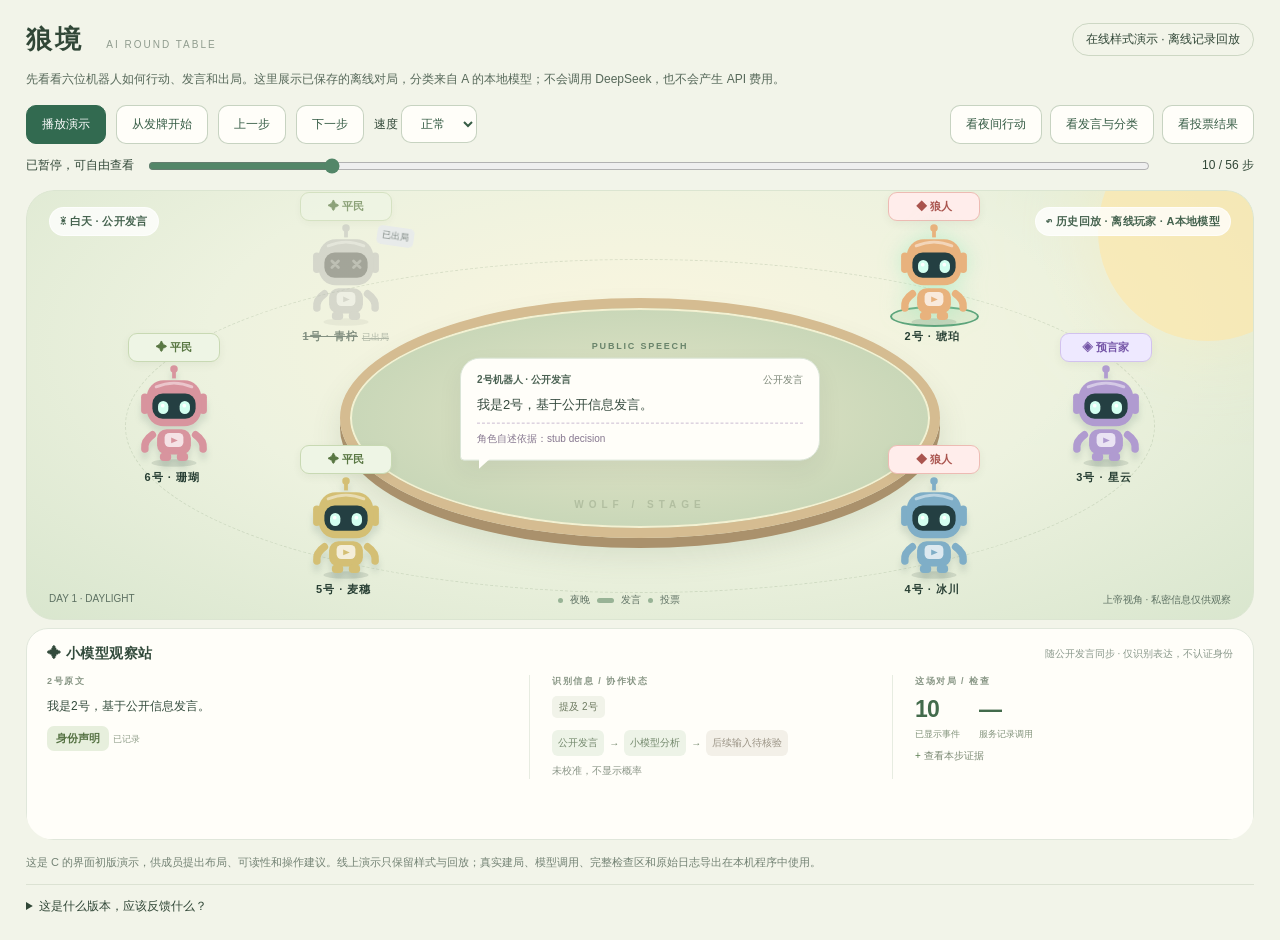
==== preview/index.html @ c00fcfcd "feat: C新增可在线发布的圆桌样式演示" ====
<!doctype html>
<html lang="zh-CN"><head><meta charset="UTF-8"><meta name="viewport" content="width=device-width,initial-scale=1">
<meta name="description" content="狼境AI圆桌可视化样式演示；离线记录回放，不调用模型。">
<meta http-equiv="Content-Security-Policy" content="default-src 'none'; script-src 'unsafe-inline'; style-src 'unsafe-inline'; frame-src 'self' about:; img-src data:; connect-src 'none'; base-uri 'none'; form-action 'none'">
<title>狼境 · 在线样式演示</title><style>
*{box-sizing:border-box}body{margin:0;background:#f2f4e9;color:#314737;font-family:"Segoe UI","Microsoft YaHei",sans-serif;transition:background .7s,color .7s}
main{max-width:1480px;margin:0 auto;padding:22px 26px}header{display:flex;align-items:center;justify-content:space-between;gap:20px;margin-bottom:12px}h1{font-size:26px;letter-spacing:3px;margin:0}h1 small{font-size:10px;font-weight:400;letter-spacing:2px;opacity:.5;margin-left:12px}.badge{border:1px solid #809b7955;border-radius:20px;padding:7px 13px;font-size:12px}.intro{font-size:12px;line-height:1.8;opacity:.8;margin:0 0 14px}.controls{display:flex;align-items:center;gap:10px;flex-wrap:wrap;margin-bottom:12px}button,select{font:inherit;font-size:12px;border:1px solid #809b7970;border-radius:10px;padding:10px 15px;background:#fffef9;color:#365c45;cursor:pointer}button.primary{background:#326a50;color:white;border-color:#326a50}button:disabled{opacity:.4;cursor:default}button:focus-visible,select:focus-visible{outline:3px solid #a4bea9;outline-offset:2px}.timeline{display:flex;align-items:center;gap:12px;margin:0 0 14px;font-size:12px}.timeline input{flex:1;min-width:100px;accent-color:#538668}#position{min-width:90px;text-align:right}iframe{width:100%;height:650px;border:0;display:block;border-radius:28px}.foot{margin-top:12px;font-size:11px;line-height:1.9;opacity:.65}details{border-top:1px solid #809b7933;margin-top:12px;padding-top:10px;font-size:12px;line-height:1.9}summary{cursor:pointer}.daylinks{margin-left:auto;display:flex;gap:8px}.night{background:#101e2e;color:#e1eaf0}.night button:not(.primary),.night select{background:#1c3042;color:#d9e8e4;border-color:#54716b}label{font-size:12px}@media(max-width:800px){main{padding:16px 10px}header{align-items:flex-start}h1{font-size:21px}h1 small{display:none}.badge{font-size:10px}button,select{padding:9px 11px}.daylinks{margin-left:0}iframe{height:790px}}
</style></head><body><main>
<header><h1>狼境 <small>AI ROUND TABLE</small></h1><span class="badge">在线样式演示 · 离线记录回放</span></header>
<p class="intro">先看看六位机器人如何行动、发言和出局。这里展示已保存的离线对局，分类来自 A 的本地模型；不会调用 DeepSeek，也不会产生 API 费用。</p>
<div class="controls"><button class="primary" id="play">播放演示</button><button id="restart">从发牌开始</button><button id="previous">上一步</button><button id="next">下一步</button><label>速度 <select id="speed" aria-label="播放速度"><option value="2400">慢速</option><option value="1600" selected>正常</option><option value="800">快速</option></select></label><div class="daylinks"><button id="night">看夜间行动</button><button id="speech">看发言与分类</button><button id="result">看投票结果</button></div></div>
<div class="timeline"><span id="activity" role="status" aria-live="polite">已暂停，可自由查看</span><input id="cursor" type="range" min="0" max="56" value="10" aria-label="演示进度"><span id="position"></span></div>
<iframe id="scene" title="六机器人圆桌与同步分类演示" sandbox="allow-scripts"></iframe>
<div class="foot">这是 C 的界面初版演示，供成员提出布局、可读性和操作建议。线上演示只保留样式与回放；真实建局、模型调用、完整检查区和原始日志导出在本机程序中使用。</div>
<details><summary>这是什么版本，应该反馈什么？</summary><p>来源对局：b4e7eaa6a071；离线玩家（stub）＋A 实际分类结果。页面中的身份、发言、死亡和胜负来自同一份已保存记录，不代表真实 DeepSeek 实验。</p><p>请重点反馈：能否看懂谁在行动、发言是否清楚、昼夜和出局是否明显、小模型区域是否易懂、播放和暂停是否顺手。</p><p>这不是正式实验结果，不用于宣称模型准确率、真实调用费用或规则全部验收通过。</p></details>
</main><script id="snapshots" type="application/json">[{"game_id":"b4e7eaa6a071","cursor":0,"day":0,"night":true,"phase":"night","status":"unknown","replay":true,"busy":false,"message":"","source":"离线联调","players":[{"id":1,"role":null,"role_name":"等待发牌","alive":true},{"id":2,"role":null,"role_name":"等待发牌","alive":true},{"id":3,"role":null,"role_name":"等待发牌","alive":true},{"id":4,"role":null,"role_name":"等待发牌","alive":true},{"id":5,"role":null,"role_name":"等待发牌","alive":true},{"id":6,"role":null,"role_name":"等待发牌","alive":true}],"current":{"id":0,"kind":"","title":"等待开局","body":"点击“开始对局”，看六名机器人围桌推理。","actor":null,"target":null,"speech":false,"private":false,"reason":""},"analysis":{"speech":"","speaker":null,"event_id":null,"intent":"等待分类","classified":false,"entities":{},"model":"","entity_version":"","confidence":"未校准，不显示概率","evidence_note":"演示为已保存的离线记录；此页面不执行模型请求。"},"winner":"","metrics":{}},{"game_id":"b4e7eaa6a071","cursor":1,"day":0,"night":true,"phase":"night","status":"running","replay":true,"busy":false,"message":"","source":"离线联调","players":[{"id":1,"role":"villager","role_name":"平民","alive":true},{"id":2,"role":"wolf","role_name":"狼人","alive":true},{"id":3,"role":"seer","role_name":"预言家","alive":true},{"id":4,"role":"wolf","role_name":"狼人","alive":true},{"id":5,"role":"villager","role_name":"平民","alive":true},{"id":6,"role":"villager","role_name":"平民","alive":true}],"current":{"id":1,"kind":"game_created","title":"建立对局","body":"身份已分配。点击播放或下一步，观察机器人行动。","actor":null,"target":null,"speech":false,"private":true,"reason":""},"analysis":{"speech":"","speaker":null,"event_id":null,"intent":"等待分类","classified":false,"entities":{},"model":"","entity_version":"","confidence":"未校准，不显示概率","evidence_note":"演示为已保存的离线记录；此页面不执行模型请求。"},"winner":"","metrics":{}},{"game_id":"b4e7eaa6a071","cursor":2,"day":0,"night":true,"phase":"night","status":"running","replay":true,"busy":false,"message":"","source":"离线联调","players":[{"id":1,"role":"villager","role_name":"平民","alive":true},{"id":2,"role":"wolf","role_name":"狼人","alive":true},{"id":3,"role":"seer","role_name":"预言家","alive":true},{"id":4,"role":"wolf","role_name":"狼人","alive":true},{"id":5,"role":"villager","role_name":"平民","alive":true},{"id":6,"role":"villager","role_name":"平民","alive":true}],"current":{"id":2,"kind":"wolf_proposal","title":"狼人击杀提案","body":"我提议今晚选择 1 号作为击杀目标。","actor":2,"target":1,"speech":false,"private":true,"reason":""},"analysis":{"speech":"","speaker":null,"event_id":null,"intent":"等待分类","classified":false,"entities":{},"model":"","entity_version":"","confidence":"未校准，不显示概率","evidence_note":"演示为已保存的离线记录；此页面不执行模型请求。"},"winner":"","metrics":{}},{"game_id":"b4e7eaa6a071","cursor":3,"day":0,"night":true,"phase":"night","status":"running","replay":true,"busy":false,"message":"","source":"离线联调","players":[{"id":1,"role":"villager","role_name":"平民","alive":true},{"id":2,"role":"wolf","role_name":"狼人","alive":true},{"id":3,"role":"seer","role_name":"预言家","alive":true},{"id":4,"role":"wolf","role_name":"狼人","alive":true},{"id":5,"role":"villager","role_name":"平民","alive":true},{"id":6,"role":"villager","role_name":"平民","alive":true}],"current":{"id":2,"kind":"wolf_proposal","title":"狼人击杀提案","body":"我提议今晚选择 1 号作为击杀目标。","actor":2,"target":1,"speech":false,"private":true,"reason":""},"analysis":{"speech":"","speaker":null,"event_id":null,"intent":"等待分类","classified":false,"entities":{},"model":"","entity_version":"","confidence":"未校准，不显示概率","evidence_note":"演示为已保存的离线记录；此页面不执行模型请求。"},"winner":"","metrics":{}},{"game_id":"b4e7eaa6a071","cursor":4,"day":0,"night":true,"phase":"night","status":"running","replay":true,"busy":false,"message":"","source":"离线联调","players":[{"id":1,"role":"villager","role_name":"平民","alive":true},{"id":2,"role":"wolf","role_name":"狼人","alive":true},{"id":3,"role":"seer","role_name":"预言家","alive":true},{"id":4,"role":"wolf","role_name":"狼人","alive":true},{"id":5,"role":"villager","role_name":"平民","alive":true},{"id":6,"role":"villager","role_name":"平民","alive":true}],"current":{"id":4,"kind":"wolf_proposal","title":"狼人击杀提案","body":"我提议今晚选择 1 号作为击杀目标。","actor":4,"target":1,"speech":false,"private":true,"reason":""},"analysis":{"speech":"","speaker":null,"event_id":null,"intent":"等待分类","classified":false,"entities":{},"model":"","entity_version":"","confidence":"未校准，不显示概率","evidence_note":"演示为已保存的离线记录；此页面不执行模型请求。"},"winner":"","metrics":{}},{"game_id":"b4e7eaa6a071","cursor":5,"day":0,"night":true,"phase":"night","status":"running","replay":true,"busy":false,"message":"","source":"离线联调","players":[{"id":1,"role":"villager","role_name":"平民","alive":true},{"id":2,"role":"wolf","role_name":"狼人","alive":true},{"id":3,"role":"seer","role_name":"预言家","alive":true},{"id":4,"role":"wolf","role_name":"狼人","alive":true},{"id":5,"role":"villager","role_name":"平民","alive":true},{"id":6,"role":"villager","role_name":"平民","alive":true}],"current":{"id":4,"kind":"wolf_proposal","title":"狼人击杀提案","body":"我提议今晚选择 1 号作为击杀目标。","actor":4,"target":1,"speech":false,"private":true,"reason":""},"analysis":{"speech":"","speaker":null,"event_id":null,"intent":"等待分类","classified":false,"entities":{},"model":"","entity_version":"","confidence":"未校准，不显示概率","evidence_note":"演示为已保存的离线记录；此页面不执行模型请求。"},"winner":"","metrics":{}},{"game_id":"b4e7eaa6a071","cursor":6,"day":0,"night":true,"phase":"night","status":"running","replay":true,"busy":false,"message":"","source":"离线联调","players":[{"id":1,"role":"villager","role_name":"平民","alive":true},{"id":2,"role":"wolf","role_name":"狼人","alive":true},{"id":3,"role":"seer","role_name":"预言家","alive":true},{"id":4,"role":"wolf","role_name":"狼人","alive":true},{"id":5,"role":"villager","role_name":"平民","alive":true},{"id":6,"role":"villager","role_name":"平民","alive":true}],"current":{"id":6,"kind":"inspection","title":"预言家查验","body":"我查验了 1 号，结果是：平民。","actor":3,"target":1,"speech":false,"private":true,"reason":""},"analysis":{"speech":"","speaker":null,"event_id":null,"intent":"等待分类","classified":false,"entities":{},"model":"","entity_version":"","confidence":"未校准，不显示概率","evidence_note":"演示为已保存的离线记录；此页面不执行模型请求。"},"winner":"","metrics":{}},{"game_id":"b4e7eaa6a071","cursor":7,"day":0,"night":true,"phase":"night","status":"running","replay":true,"busy":false,"message":"","source":"离线联调","players":[{"id":1,"role":"villager","role_name":"平民","alive":false},{"id":2,"role":"wolf","role_name":"狼人","alive":true},{"id":3,"role":"seer","role_name":"预言家","alive":true},{"id":4,"role":"wolf","role_name":"狼人","alive":true},{"id":5,"role":"villager","role_name":"平民","alive":true},{"id":6,"role":"villager","role_name":"平民","alive":true}],"current":{"id":7,"kind":"night_death","title":"天亮死亡公告","body":"1 号在夜间死亡。","actor":null,"target":1,"speech":false,"private":false,"reason":""},"analysis":{"speech":"","speaker":null,"event_id":null,"intent":"等待分类","classified":false,"entities":{},"model":"","entity_version":"","confidence":"未校准，不显示概率","evidence_note":"演示为已保存的离线记录；此页面不执行模型请求。"},"winner":"","metrics":{}},{"game_id":"b4e7eaa6a071","cursor":8,"day":1,"night":false,"phase":"day_speak","status":"running","replay":true,"busy":false,"message":"","source":"离线联调","players":[{"id":1,"role":"villager","role_name":"平民","alive":false},{"id":2,"role":"wolf","role_name":"狼人","alive":true},{"id":3,"role":"seer","role_name":"预言家","alive":true},{"id":4,"role":"wolf","role_name":"狼人","alive":true},{"id":5,"role":"villager","role_name":"平民","alive":true},{"id":6,"role":"villager","role_name":"平民","alive":true}],"current":{"id":8,"kind":"public_speech","title":"公开发言","body":"我是2号，基于公开信息发言。","actor":2,"target":null,"speech":true,"private":false,"reason":""},"analysis":{"speech":"我是2号，基于公开信息发言。","speaker":2,"event_id":8,"intent":"等待分类","classified":false,"entities":{},"model":"","entity_version":"","confidence":"未校准，不显示概率","evidence_note":"演示为已保存的离线记录；此页面不执行模型请求。"},"winner":"","metrics":{}},{"game_id":"b4e7eaa6a071","cursor":9,"day":1,"night":false,"phase":"day_speak","status":"running","replay":true,"busy":false,"message":"","source":"离线联调","players":[{"id":1,"role":"villager","role_name":"平民","alive":false},{"id":2,"role":"wolf","role_name":"狼人","alive":true},{"id":3,"role":"seer","role_name":"预言家","alive":true},{"id":4,"role":"wolf","role_name":"狼人","alive":true},{"id":5,"role":"villager","role_name":"平民","alive":true},{"id":6,"role":"villager","role_name":"平民","alive":true}],"current":{"id":8,"kind":"public_speech","title":"公开发言","body":"我是2号，基于公开信息发言。","actor":2,"target":null,"speech":true,"private":false,"reason":"stub decision"},"analysis":{"speech":"我是2号，基于公开信息发言。","speaker":2,"event_id":8,"intent":"等待分类","classified":false,"entities":{},"model":"","entity_version":"","confidence":"未校准，不显示概率","evidence_note":"演示为已保存的离线记录；此页面不执行模型请求。"},"winner":"","metrics":{}},{"game_id":"b4e7eaa6a071","cursor":10,"day":1,"night":false,"phase":"day_speak","status":"running","replay":true,"busy":false,"message":"","source":"离线联调","players":[{"id":1,"role":"villager","role_name":"平民","alive":false},{"id":2,"role":"wolf","role_name":"狼人","alive":true},{"id":3,"role":"seer","role_name":"预言家","alive":true},{"id":4,"role":"wolf","role_name":"狼人","alive":true},{"id":5,"role":"villager","role_name":"平民","alive":true},{"id":6,"role":"villager","role_name":"平民","alive":true}],"current":{"id":8,"kind":"public_speech","title":"公开发言","body":"我是2号，基于公开信息发言。","actor":2,"target":null,"speech":true,"private":false,"reason":"stub decision"},"analysis":{"speech":"我是2号，基于公开信息发言。","speaker":2,"event_id":8,"intent":"身份声明","classified":true,"entities":{"agreement_target":null,"agreement_targets":[],"check_claims":[],"check_result":null,"check_target":null,"claimed_role":null,"conditional_vote_alternatives":[],"excluded_vote_targets":[],"follow_target":null,"player_ids":[2],"support_target":null,"support_targets":[],"suspect_target":null,"suspect_targets":[],"vote_condition":null,"vote_mode":"not_expressed_or_unresolved","vote_target":null,"withdrawn_vote_targets":[]},"model":"small-intent-v0.1","entity_version":"entity-rules-v0.3.1","confidence":"未校准，不显示概率","evidence_note":"演示为已保存的离线记录；此页面不执行模型请求。"},"winner":"","metrics":{}},{"game_id":"b4e7eaa6a071","cursor":11,"day":1,"night":false,"phase":"day_speak","status":"running","replay":true,"busy":false,"message":"","source":"离线联调","players":[{"id":1,"role":"villager","role_name":"平民","alive":false},{"id":2,"role":"wolf","role_name":"狼人","alive":true},{"id":3,"role":"seer","role_name":"预言家","alive":true},{"id":4,"role":"wolf","role_name":"狼人","alive":true},{"id":5,"role":"villager","role_name":"平民","alive":true},{"id":6,"role":"villager","role_name":"平民","alive":true}],"current":{"id":11,"kind":"public_speech","title":"公开发言","body":"我是3号，基于公开信息发言。","actor":3,"target":null,"speech":true,"private":false,"reason":""},"analysis":{"speech":"我是3号，基于公开信息发言。","speaker":3,"event_id":11,"intent":"等待分类","classified":false,"entities":{},"model":"","entity_version":"","confidence":"未校准，不显示概率","evidence_note":"演示为已保存的离线记录；此页面不执行模型请求。"},"winner":"","metrics":{}},{"game_id":"b4e7eaa6a071","cursor":12,"day":1,"night":false,"phase":"day_speak","status":"running","replay":true,"busy":false,"message":"","source":"离线联调","players":[{"id":1,"role":"villager","role_name":"平民","alive":false},{"id":2,"role":"wolf","role_name":"狼人","alive":true},{"id":3,"role":"seer","role_name":"预言家","alive":true},{"id":4,"role":"wolf","role_name":"狼人","alive":true},{"id":5,"role":"villager","role_name":"平民","alive":true},{"id":6,"role":"villager","role_name":"平民","alive":true}],"current":{"id":11,"kind":"public_speech","title":"公开发言","body":"我是3号，基于公开信息发言。","actor":3,"target":null,"speech":true,"private":false,"reason":"stub decision"},"analysis":{"speech":"我是3号，基于公开信息发言。","speaker":3,"event_id":11,"intent":"等待分类","classified":false,"entities":{},"model":"","entity_version":"","confidence":"未校准，不显示概率","evidence_note":"演示为已保存的离线记录；此页面不执行模型请求。"},"winner":"","metrics":{}},{"game_id":"b4e7eaa6a071","cursor":13,"day":1,"night":false,"phase":"day_speak","status":"running","replay":true,"busy":false,"message":"","source":"离线联调","players":[{"id":1,"role":"villager","role_name":"平民","alive":false},{"id":2,"role":"wolf","role_name":"狼人","alive":true},{"id":3,"role":"seer","role_name":"预言家","alive":true},{"id":4,"role":"wolf","role_name":"狼人","alive":true},{"id":5,"role":"villager","role_name":"平民","alive":true},{"id":6,"role":"villager","role_name":"平民","alive":true}],"current":{"id":11,"kind":"public_speech","title":"公开发言","body":"我是3号，基于公开信息发言。","actor":3,"target":null,"speech":true,"private":false,"reason":"stub decision"},"analysis":{"speech":"我是3号，基于公开信息发言。","speaker":3,"event_id":11,"intent":"有效讨论","classified":true,"entities":{"agreement_target":null,"agreement_targets":[],"check_claims":[],"check_result":null,"check_target":null,"claimed_role":null,"conditional_vote_alternatives":[],"excluded_vote_targets":[],"follow_target":null,"player_ids":[3],"support_target":null,"support_targets":[],"suspect_target":null,"suspect_targets":[],"vote_condition":null,"vote_mode":"not_expressed_or_unresolved","vote_target":null,"withdrawn_vote_targets":[]},"model":"small-intent-v0.1","entity_version":"entity-rules-v0.3.1","confidence":"未校准，不显示概率","evidence_note":"演示为已保存的离线记录；此页面不执行模型请求。"},"winner":"","metrics":{}},{"game_id":"b4e7eaa6a071","cursor":14,"day":1,"night":false,"phase":"day_speak","status":"running","replay":true,"busy":false,"message":"","source":"离线联调","players":[{"id":1,"role":"villager","role_name":"平民","alive":false},{"id":2,"role":"wolf","role_name":"狼人","alive":true},{"id":3,"role":"seer","role_name":"预言家","alive":true},{"id":4,"role":"wolf","role_name":"狼人","alive":true},{"id":5,"role":"villager","role_name":"平民","alive":true},{"id":6,"role":"villager","role_name":"平民","alive":true}],"current":{"id":14,"kind":"public_speech","title":"公开发言","body":"我是4号，基于公开信息发言。","actor":4,"target":null,"speech":true,"private":false,"reason":""},"analysis":{"speech":"我是4号，基于公开信息发言。","speaker":4,"event_id":14,"intent":"等待分类","classified":false,"entities":{},"model":"","entity_version":"","confidence":"未校准，不显示概率","evidence_note":"演示为已保存的离线记录；此页面不执行模型请求。"},"winner":"","metrics":{}},{"game_id":"b4e7eaa6a071","cursor":15,"day":1,"night":false,"phase":"day_speak","status":"running","replay":true,"busy":false,"message":"","source":"离线联调","players":[{"id":1,"role":"villager","role_name":"平民","alive":false},{"id":2,"role":"wolf","role_name":"狼人","alive":true},{"id":3,"role":"seer","role_name":"预言家","alive":true},{"id":4,"role":"wolf","role_name":"狼人","alive":true},{"id":5,"role":"villager","role_name":"平民","alive":true},{"id":6,"role":"villager","role_name":"平民","alive":true}],"current":{"id":14,"kind":"public_speech","title":"公开发言","body":"我是4号，基于公开信息发言。","actor":4,"target":null,"speech":true,"private":false,"reason":"stub decision"},"analysis":{"speech":"我是4号，基于公开信息发言。","speaker":4,"event_id":14,"intent":"等待分类","classified":false,"entities":{},"model":"","entity_version":"","confidence":"未校准，不显示概率","evidence_note":"演示为已保存的离线记录；此页面不执行模型请求。"},"winner":"","metrics":{}},{"game_id":"b4e7eaa6a071","cursor":16,"day":1,"night":false,"phase":"day_speak","status":"running","replay":true,"busy":false,"message":"","source":"离线联调","players":[{"id":1,"role":"villager","role_name":"平民","alive":false},{"id":2,"role":"wolf","role_name":"狼人","alive":true},{"id":3,"role":"seer","role_name":"预言家","alive":true},{"id":4,"role":"wolf","role_name":"狼人","alive":true},{"id":5,"role":"villager","role_name":"平民","alive":true},{"id":6,"role":"villager","role_name":"平民","alive":true}],"current":{"id":14,"kind":"public_speech","title":"公开发言","body":"我是4号，基于公开信息发言。","actor":4,"target":null,"speech":true,"private":false,"reason":"stub decision"},"analysis":{"speech":"我是4号，基于公开信息发言。","speaker":4,"event_id":14,"intent":"有效讨论","classified":true,"entities":{"agreement_target":null,"agreement_targets":[],"check_claims":[],"check_result":null,"check_target":null,"claimed_role":null,"conditional_vote_alternatives":[],"excluded_vote_targets":[],"follow_target":null,"player_ids":[4],"support_target":null,"support_targets":[],"suspect_target":null,"suspect_targets":[],"vote_condition":null,"vote_mode":"not_expressed_or_unresolved","vote_target":null,"withdrawn_vote_targets":[]},"model":"small-intent-v0.1","entity_version":"entity-rules-v0.3.1","confidence":"未校准，不显示概率","evidence_note":"演示为已保存的离线记录；此页面不执行模型请求。"},"winner":"","metrics":{}},{"game_id":"b4e7eaa6a071","cursor":17,"day":1,"night":false,"phase":"day_speak","status":"running","replay":true,"busy":false,"message":"","source":"离线联调","players":[{"id":1,"role":"villager","role_name":"平民","alive":false},{"id":2,"role":"wolf","role_name":"狼人","alive":true},{"id":3,"role":"seer","role_name":"预言家","alive":true},{"id":4,"role":"wolf","role_name":"狼人","alive":true},{"id":5,"role":"villager","role_name":"平民","alive":true},{"id":6,"role":"villager","role_name":"平民","alive":true}],"current":{"id":17,"kind":"public_speech","title":"公开发言","body":"我是5号，基于公开信息发言。","actor":5,"target":null,"speech":true,"private":false,"reason":""},"analysis":{"speech":"我是5号，基于公开信息发言。","speaker":5,"event_id":17,"intent":"等待分类","classified":false,"entities":{},"model":"","entity_version":"","confidence":"未校准，不显示概率","evidence_note":"演示为已保存的离线记录；此页面不执行模型请求。"},"winner":"","metrics":{}},{"game_id":"b4e7eaa6a071","cursor":18,"day":1,"night":false,"phase":"day_speak","status":"running","replay":true,"busy":false,"message":"","source":"离线联调","players":[{"id":1,"role":"villager","role_name":"平民","alive":false},{"id":2,"role":"wolf","role_name":"狼人","alive":true},{"id":3,"role":"seer","role_name":"预言家","alive":true},{"id":4,"role":"wolf","role_name":"狼人","alive":true},{"id":5,"role":"villager","role_name":"平民","alive":true},{"id":6,"role":"villager","role_name":"平民","alive":true}],"current":{"id":17,"kind":"public_speech","title":"公开发言","body":"我是5号，基于公开信息发言。","actor":5,"target":null,"speech":true,"private":false,"reason":"stub decision"},"analysis":{"speech":"我是5号，基于公开信息发言。","speaker":5,"event_id":17,"intent":"等待分类","classified":false,"entities":{},"model":"","entity_version":"","confidence":"未校准，不显示概率","evidence_note":"演示为已保存的离线记录；此页面不执行模型请求。"},"winner":"","metrics":{}},{"game_id":"b4e7eaa6a071","cursor":19,"day":1,"night":false,"phase":"day_speak","status":"running","replay":true,"busy":false,"message":"","source":"离线联调","players":[{"id":1,"role":"villager","role_name":"平民","alive":false},{"id":2,"role":"wolf","role_name":"狼人","alive":true},{"id":3,"role":"seer","role_name":"预言家","alive":true},{"id":4,"role":"wolf","role_name":"狼人","alive":true},{"id":5,"role":"villager","role_name":"平民","alive":true},{"id":6,"role":"villager","role_name":"平民","alive":true}],"current":{"id":17,"kind":"public_speech","title":"公开发言","body":"我是5号，基于公开信息发言。","actor":5,"target":null,"speech":true,"private":false,"reason":"stub decision"},"analysis":{"speech":"我是5号，基于公开信息发言。","speaker":5,"event_id":17,"intent":"身份声明","classified":true,"entities":{"agreement_target":null,"agreement_targets":[],"check_claims":[],"check_result":null,"check_target":null,"claimed_role":null,"conditional_vote_alternatives":[],"excluded_vote_targets":[],"follow_target":null,"player_ids":[5],"support_target":null,"support_targets":[],"suspect_target":null,"suspect_targets":[],"vote_condition":null,"vote_mode":"not_expressed_or_unresolved","vote_target":null,"withdrawn_vote_targets":[]},"model":"small-intent-v0.1","entity_version":"entity-rules-v0.3.1","confidence":"未校准，不显示概率","evidence_note":"演示为已保存的离线记录；此页面不执行模型请求。"},"winner":"","metrics":{}},{"game_id":"b4e7eaa6a071","cursor":20,"day":1,"night":false,"phase":"day_speak","status":"running","replay":true,"busy":false,"message":"","source":"离线联调","players":[{"id":1,"role":"villager","role_name":"平民","alive":false},{"id":2,"role":"wolf","role_name":"狼人","alive":true},{"id":3,"role":"seer","role_name":"预言家","alive":true},{"id":4,"role":"wolf","role_name":"狼人","alive":true},{"id":5,"role":"villager","role_name":"平民","alive":true},{"id":6,"role":"villager","role_name":"平民","alive":true}],"current":{"id":20,"kind":"public_speech","title":"公开发言","body":"我是6号，基于公开信息发言。","actor":6,"target":null,"speech":true,"private":false,"reason":""},"analysis":{"speech":"我是6号，基于公开信息发言。","speaker":6,"event_id":20,"intent":"等待分类","classified":false,"entities":{},"model":"","entity_version":"","confidence":"未校准，不显示概率","evidence_note":"演示为已保存的离线记录；此页面不执行模型请求。"},"winner":"","metrics":{}},{"game_id":"b4e7eaa6a071","cursor":21,"day":1,"night":false,"phase":"day_speak","status":"running","replay":true,"busy":false,"message":"","source":"离线联调","players":[{"id":1,"role":"villager","role_name":"平民","alive":false},{"id":2,"role":"wolf","role_name":"狼人","alive":true},{"id":3,"role":"seer","role_name":"预言家","alive":true},{"id":4,"role":"wolf","role_name":"狼人","alive":true},{"id":5,"role":"villager","role_name":"平民","alive":true},{"id":6,"role":"villager","role_name":"平民","alive":true}],"current":{"id":20,"kind":"public_speech","title":"公开发言","body":"我是6号，基于公开信息发言。","actor":6,"target":null,"speech":true,"private":false,"reason":"stub decision"},"analysis":{"speech":"我是6号，基于公开信息发言。","speaker":6,"event_id":20,"intent":"等待分类","classified":false,"entities":{},"model":"","entity_version":"","confidence":"未校准，不显示概率","evidence_note":"演示为已保存的离线记录；此页面不执行模型请求。"},"winner":"","metrics":{}},{"game_id":"b4e7eaa6a071","cursor":22,"day":1,"night":false,"phase":"day_speak","status":"running","replay":true,"busy":false,"message":"","source":"离线联调","players":[{"id":1,"role":"villager","role_name":"平民","alive":false},{"id":2,"role":"wolf","role_name":"狼人","alive":true},{"id":3,"role":"seer","role_name":"预言家","alive":true},{"id":4,"role":"wolf","role_name":"狼人","alive":true},{"id":5,"role":"villager","role_name":"平民","alive":true},{"id":6,"role":"villager","role_name":"平民","alive":true}],"current":{"id":20,"kind":"public_speech","title":"公开发言","body":"我是6号，基于公开信息发言。","actor":6,"target":null,"speech":true,"private":false,"reason":"stub decision"},"analysis":{"speech":"我是6号，基于公开信息发言。","speaker":6,"event_id":20,"intent":"有效讨论","classified":true,"entities":{"agreement_target":null,"agreement_targets":[],"check_claims":[],"check_result":null,"check_target":null,"claimed_role":null,"conditional_vote_alternatives":[],"excluded_vote_targets":[],"follow_target":null,"player_ids":[6],"support_target":null,"support_targets":[],"suspect_target":null,"suspect_targets":[],"vote_condition":null,"vote_mode":"not_expressed_or_unresolved","vote_target":null,"withdrawn_vote_targets":[]},"model":"small-intent-v0.1","entity_version":"entity-rules-v0.3.1","confidence":"未校准，不显示概率","evidence_note":"演示为已保存的离线记录；此页面不执行模型请求。"},"winner":"","metrics":{}},{"game_id":"b4e7eaa6a071","cursor":23,"day":1,"night":false,"phase":"day_vote","status":"running","replay":true,"busy":false,"message":"","source":"离线联调","players":[{"id":1,"role":"villager","role_name":"平民","alive":false},{"id":2,"role":"wolf","role_name":"狼人","alive":true},{"id":3,"role":"seer","role_name":"预言家","alive":true},{"id":4,"role":"wolf","role_name":"狼人","alive":true},{"id":5,"role":"villager","role_name":"平民","alive":true},{"id":6,"role":"villager","role_name":"平民","alive":true}],"current":{"id":23,"kind":"vote","title":"投票","body":"2 号 → 3 号；有效（B标记）","actor":2,"target":3,"speech":false,"private":false,"reason":""},"analysis":{"speech":"我是6号，基于公开信息发言。","speaker":6,"event_id":20,"intent":"有效讨论","classified":true,"entities":{"agreement_target":null,"agreement_targets":[],"check_claims":[],"check_result":null,"check_target":null,"claimed_role":null,"conditional_vote_alternatives":[],"excluded_vote_targets":[],"follow_target":null,"player_ids":[6],"support_target":null,"support_targets":[],"suspect_target":null,"suspect_targets":[],"vote_condition":null,"vote_mode":"not_expressed_or_unresolved","vote_target":null,"withdrawn_vote_targets":[]},"model":"small-intent-v0.1","entity_version":"entity-rules-v0.3.1","confidence":"未校准，不显示概率","evidence_note":"演示为已保存的离线记录；此页面不执行模型请求。"},"winner":"","metrics":{}},{"game_id":"b4e7eaa6a071","cursor":24,"day":1,"night":false,"phase":"day_vote","status":"running","replay":true,"busy":false,"message":"","source":"离线联调","players":[{"id":1,"role":"villager","role_name":"平民","alive":false},{"id":2,"role":"wolf","role_name":"狼人","alive":true},{"id":3,"role":"seer","role_name":"预言家","alive":true},{"id":4,"role":"wolf","role_name":"狼人","alive":true},{"id":5,"role":"villager","role_name":"平民","alive":true},{"id":6,"role":"villager","role_name":"平民","alive":true}],"current":{"id":23,"kind":"vote","title":"投票","body":"2 号 → 3 号；有效（B标记）","actor":2,"target":3,"speech":false,"private":false,"reason":"stub vote"},"analysis":{"speech":"我是6号，基于公开信息发言。","speaker":6,"event_id":20,"intent":"有效讨论","classified":true,"entities":{"agreement_target":null,"agreement_targets":[],"check_claims":[],"check_result":null,"check_target":null,"claimed_role":null,"conditional_vote_alternatives":[],"excluded_vote_targets":[],"follow_target":null,"player_ids":[6],"support_target":null,"support_targets":[],"suspect_target":null,"suspect_targets":[],"vote_condition":null,"vote_mode":"not_expressed_or_unresolved","vote_target":null,"withdrawn_vote_targets":[]},"model":"small-intent-v0.1","entity_version":"entity-rules-v0.3.1","confidence":"未校准，不显示概率","evidence_note":"演示为已保存的离线记录；此页面不执行模型请求。"},"winner":"","metrics":{}},{"game_id":"b4e7eaa6a071","cursor":25,"day":1,"night":false,"phase":"day_vote","status":"running","replay":true,"busy":false,"message":"","source":"离线联调","players":[{"id":1,"role":"villager","role_name":"平民","alive":false},{"id":2,"role":"wolf","role_name":"狼人","alive":true},{"id":3,"role":"seer","role_name":"预言家","alive":true},{"id":4,"role":"wolf","role_name":"狼人","alive":true},{"id":5,"role":"villager","role_name":"平民","alive":true},{"id":6,"role":"villager","role_name":"平民","alive":true}],"current":{"id":25,"kind":"vote","title":"投票","body":"3 号 → 2 号；有效（B标记）","actor":3,"target":2,"speech":false,"private":false,"reason":""},"analysis":{"speech":"我是6号，基于公开信息发言。","speaker":6,"event_id":20,"intent":"有效讨论","classified":true,"entities":{"agreement_target":null,"agreement_targets":[],"check_claims":[],"check_result":null,"check_target":null,"claimed_role":null,"conditional_vote_alternatives":[],"excluded_vote_targets":[],"follow_target":null,"player_ids":[6],"support_target":null,"support_targets":[],"suspect_target":null,"suspect_targets":[],"vote_condition":null,"vote_mode":"not_expressed_or_unresolved","vote_target":null,"withdrawn_vote_targets":[]},"model":"small-intent-v0.1","entity_version":"entity-rules-v0.3.1","confidence":"未校准，不显示概率","evidence_note":"演示为已保存的离线记录；此页面不执行模型请求。"},"winner":"","metrics":{}},{"game_id":"b4e7eaa6a071","cursor":26,"day":1,"night":false,"phase":"day_vote","status":"running","replay":true,"busy":false,"message":"","source":"离线联调","players":[{"id":1,"role":"villager","role_name":"平民","alive":false},{"id":2,"role":"wolf","role_name":"狼人","alive":true},{"id":3,"role":"seer","role_name":"预言家","alive":true},{"id":4,"role":"wolf","role_name":"狼人","alive":true},{"id":5,"role":"villager","role_name":"平民","alive":true},{"id":6,"role":"villager","role_name":"平民","alive":true}],"current":{"id":25,"kind":"vote","title":"投票","body":"3 号 → 2 号；有效（B标记）","actor":3,"target":2,"speech":false,"private":false,"reason":"stub vote"},"analysis":{"speech":"我是6号，基于公开信息发言。","speaker":6,"event_id":20,"intent":"有效讨论","classified":true,"entities":{"agreement_target":null,"agreement_targets":[],"check_claims":[],"check_result":null,"check_target":null,"claimed_role":null,"conditional_vote_alternatives":[],"excluded_vote_targets":[],"follow_target":null,"player_ids":[6],"support_target":null,"support_targets":[],"suspect_target":null,"suspect_targets":[],"vote_condition":null,"vote_mode":"not_expressed_or_unresolved","vote_target":null,"withdrawn_vote_targets":[]},"model":"small-intent-v0.1","entity_version":"entity-rules-v0.3.1","confidence":"未校准，不显示概率","evidence_note":"演示为已保存的离线记录；此页面不执行模型请求。"},"winner":"","metrics":{}},{"game_id":"b4e7eaa6a071","cursor":27,"day":1,"night":false,"phase":"day_vote","status":"running","replay":true,"busy":false,"message":"","source":"离线联调","players":[{"id":1,"role":"villager","role_name":"平民","alive":false},{"id":2,"role":"wolf","role_name":"狼人","alive":true},{"id":3,"role":"seer","role_name":"预言家","alive":true},{"id":4,"role":"wolf","role_name":"狼人","alive":true},{"id":5,"role":"villager","role_name":"平民","alive":true},{"id":6,"role":"villager","role_name":"平民","alive":true}],"current":{"id":27,"kind":"vote","title":"投票","body":"4 号 → 2 号；有效（B标记）","actor":4,"target":2,"speech":false,"private":false,"reason":""},"analysis":{"speech":"我是6号，基于公开信息发言。","speaker":6,"event_id":20,"intent":"有效讨论","classified":true,"entities":{"agreement_target":null,"agreement_targets":[],"check_claims":[],"check_result":null,"check_target":null,"claimed_role":null,"conditional_vote_alternatives":[],"excluded_vote_targets":[],"follow_target":null,"player_ids":[6],"support_target":null,"support_targets":[],"suspect_target":null,"suspect_targets":[],"vote_condition":null,"vote_mode":"not_expressed_or_unresolved","vote_target":null,"withdrawn_vote_targets":[]},"model":"small-intent-v0.1","entity_version":"entity-rules-v0.3.1","confidence":"未校准，不显示概率","evidence_note":"演示为已保存的离线记录；此页面不执行模型请求。"},"winner":"","metrics":{}},{"game_id":"b4e7eaa6a071","cursor":28,"day":1,"night":false,"phase":"day_vote","status":"running","replay":true,"busy":false,"message":"","source":"离线联调","players":[{"id":1,"role":"villager","role_name":"平民","alive":false},{"id":2,"role":"wolf","role_name":"狼人","alive":true},{"id":3,"role":"seer","role_name":"预言家","alive":true},{"id":4,"role":"wolf","role_name":"狼人","alive":true},{"id":5,"role":"villager","role_name":"平民","alive":true},{"id":6,"role":"villager","role_name":"平民","alive":true}],"current":{"id":27,"kind":"vote","title":"投票","body":"4 号 → 2 号；有效（B标记）","actor":4,"target":2,"speech":false,"private":false,"reason":"stub vote"},"analysis":{"speech":"我是6号，基于公开信息发言。","speaker":6,"event_id":20,"intent":"有效讨论","classified":true,"entities":{"agreement_target":null,"agreement_targets":[],"check_claims":[],"check_result":null,"check_target":null,"claimed_role":null,"conditional_vote_alternatives":[],"excluded_vote_targets":[],"follow_target":null,"player_ids":[6],"support_target":null,"support_targets":[],"suspect_target":null,"suspect_targets":[],"vote_condition":null,"vote_mode":"not_expressed_or_unresolved","vote_target":null,"withdrawn_vote_targets":[]},"model":"small-intent-v0.1","entity_version":"entity-rules-v0.3.1","confidence":"未校准，不显示概率","evidence_note":"演示为已保存的离线记录；此页面不执行模型请求。"},"winner":"","metrics":{}},{"game_id":"b4e7eaa6a071","cursor":29,"day":1,"night":false,"phase":"day_vote","status":"running","replay":true,"busy":false,"message":"","source":"离线联调","players":[{"id":1,"role":"villager","role_name":"平民","alive":false},{"id":2,"role":"wolf","role_name":"狼人","alive":true},{"id":3,"role":"seer","role_name":"预言家","alive":true},{"id":4,"role":"wolf","role_name":"狼人","alive":true},{"id":5,"role":"villager","role_name":"平民","alive":true},{"id":6,"role":"villager","role_name":"平民","alive":true}],"current":{"id":29,"kind":"vote","title":"投票","body":"5 号 → 2 号；有效（B标记）","actor":5,"target":2,"speech":false,"private":false,"reason":""},"analysis":{"speech":"我是6号，基于公开信息发言。","speaker":6,"event_id":20,"intent":"有效讨论","classified":true,"entities":{"agreement_target":null,"agreement_targets":[],"check_claims":[],"check_result":null,"check_target":null,"claimed_role":null,"conditional_vote_alternatives":[],"excluded_vote_targets":[],"follow_target":null,"player_ids":[6],"support_target":null,"support_targets":[],"suspect_target":null,"suspect_targets":[],"vote_condition":null,"vote_mode":"not_expressed_or_unresolved","vote_target":null,"withdrawn_vote_targets":[]},"model":"small-intent-v0.1","entity_version":"entity-rules-v0.3.1","confidence":"未校准，不显示概率","evidence_note":"演示为已保存的离线记录；此页面不执行模型请求。"},"winner":"","metrics":{}},{"game_id":"b4e7eaa6a071","cursor":30,"day":1,"night":false,"phase":"day_vote","status":"running","replay":true,"busy":false,"message":"","source":"离线联调","players":[{"id":1,"role":"villager","role_name":"平民","alive":false},{"id":2,"role":"wolf","role_name":"狼人","alive":true},{"id":3,"role":"seer","role_name":"预言家","alive":true},{"id":4,"role":"wolf","role_name":"狼人","alive":true},{"id":5,"role":"villager","role_name":"平民","alive":true},{"id":6,"role":"villager","role_name":"平民","alive":true}],"current":{"id":29,"kind":"vote","title":"投票","body":"5 号 → 2 号；有效（B标记）","actor":5,"target":2,"speech":false,"private":false,"reason":"stub vote"},"analysis":{"speech":"我是6号，基于公开信息发言。","speaker":6,"event_id":20,"intent":"有效讨论","classified":true,"entities":{"agreement_target":null,"agreement_targets":[],"check_claims":[],"check_result":null,"check_target":null,"claimed_role":null,"conditional_vote_alternatives":[],"excluded_vote_targets":[],"follow_target":null,"player_ids":[6],"support_target":null,"support_targets":[],"suspect_target":null,"suspect_targets":[],"vote_condition":null,"vote_mode":"not_expressed_or_unresolved","vote_target":null,"withdrawn_vote_targets":[]},"model":"small-intent-v0.1","entity_version":"entity-rules-v0.3.1","confidence":"未校准，不显示概率","evidence_note":"演示为已保存的离线记录；此页面不执行模型请求。"},"winner":"","metrics":{}},{"game_id":"b4e7eaa6a071","cursor":31,"day":1,"night":false,"phase":"day_vote","status":"running","replay":true,"busy":false,"message":"","source":"离线联调","players":[{"id":1,"role":"villager","role_name":"平民","alive":false},{"id":2,"role":"wolf","role_name":"狼人","alive":true},{"id":3,"role":"seer","role_name":"预言家","alive":true},{"id":4,"role":"wolf","role_name":"狼人","alive":true},{"id":5,"role":"villager","role_name":"平民","alive":true},{"id":6,"role":"villager","role_name":"平民","alive":true}],"current":{"id":31,"kind":"vote","title":"投票","body":"6 号 → 2 号；有效（B标记）","actor":6,"target":2,"speech":false,"private":false,"reason":""},"analysis":{"speech":"我是6号，基于公开信息发言。","speaker":6,"event_id":20,"intent":"有效讨论","classified":true,"entities":{"agreement_target":null,"agreement_targets":[],"check_claims":[],"check_result":null,"check_target":null,"claimed_role":null,"conditional_vote_alternatives":[],"excluded_vote_targets":[],"follow_target":null,"player_ids":[6],"support_target":null,"support_targets":[],"suspect_target":null,"suspect_targets":[],"vote_condition":null,"vote_mode":"not_expressed_or_unresolved","vote_target":null,"withdrawn_vote_targets":[]},"model":"small-intent-v0.1","entity_version":"entity-rules-v0.3.1","confidence":"未校准，不显示概率","evidence_note":"演示为已保存的离线记录；此页面不执行模型请求。"},"winner":"","metrics":{}},{"game_id":"b4e7eaa6a071","cursor":32,"day":1,"night":false,"phase":"day_vote","status":"running","replay":true,"busy":false,"message":"","source":"离线联调","players":[{"id":1,"role":"villager","role_name":"平民","alive":false},{"id":2,"role":"wolf","role_name":"狼人","alive":true},{"id":3,"role":"seer","role_name":"预言家","alive":true},{"id":4,"role":"wolf","role_name":"狼人","alive":true},{"id":5,"role":"villager","role_name":"平民","alive":true},{"id":6,"role":"villager","role_name":"平民","alive":true}],"current":{"id":31,"kind":"vote","title":"投票","body":"6 号 → 2 号；有效（B标记）","actor":6,"target":2,"speech":false,"private":false,"reason":"stub vote"},"analysis":{"speech":"我是6号，基于公开信息发言。","speaker":6,"event_id":20,"intent":"有效讨论","classified":true,"entities":{"agreement_target":null,"agreement_targets":[],"check_claims":[],"check_result":null,"check_target":null,"claimed_role":null,"conditional_vote_alternatives":[],"excluded_vote_targets":[],"follow_target":null,"player_ids":[6],"support_target":null,"support_targets":[],"suspect_target":null,"suspect_targets":[],"vote_condition":null,"vote_mode":"not_expressed_or_unresolved","vote_target":null,"withdrawn_vote_targets":[]},"model":"small-intent-v0.1","entity_version":"entity-rules-v0.3.1","confidence":"未校准，不显示概率","evidence_note":"演示为已保存的离线记录；此页面不执行模型请求。"},"winner":"","metrics":{}},{"game_id":"b4e7eaa6a071","cursor":33,"day":1,"night":false,"phase":"day_vote","status":"running","replay":true,"busy":false,"message":"","source":"离线联调","players":[{"id":1,"role":"villager","role_name":"平民","alive":false},{"id":2,"role":"wolf","role_name":"狼人","alive":true},{"id":3,"role":"seer","role_name":"预言家","alive":true},{"id":4,"role":"wolf","role_name":"狼人","alive":true},{"id":5,"role":"villager","role_name":"平民","alive":true},{"id":6,"role":"villager","role_name":"平民","alive":true}],"current":{"id":33,"kind":"vote_tally","title":"计票结果","body":"首轮计票；计票目标：2 号。是否放逐以放逐公告为准。","actor":null,"target":2,"speech":false,"private":false,"reason":""},"analysis":{"speech":"我是6号，基于公开信息发言。","speaker":6,"event_id":20,"intent":"有效讨论","classified":true,"entities":{"agreement_target":null,"agreement_targets":[],"check_claims":[],"check_result":null,"check_target":null,"claimed_role":null,"conditional_vote_alternatives":[],"excluded_vote_targets":[],"follow_target":null,"player_ids":[6],"support_target":null,"support_targets":[],"suspect_target":null,"suspect_targets":[],"vote_condition":null,"vote_mode":"not_expressed_or_unresolved","vote_target":null,"withdrawn_vote_targets":[]},"model":"small-intent-v0.1","entity_version":"entity-rules-v0.3.1","confidence":"未校准，不显示概率","evidence_note":"演示为已保存的离线记录；此页面不执行模型请求。"},"winner":"","metrics":{}},{"game_id":"b4e7eaa6a071","cursor":34,"day":1,"night":false,"phase":"day_vote","status":"running","replay":true,"busy":false,"message":"","source":"离线联调","players":[{"id":1,"role":"villager","role_name":"平民","alive":false},{"id":2,"role":"wolf","role_name":"狼人","alive":false},{"id":3,"role":"seer","role_name":"预言家","alive":true},{"id":4,"role":"wolf","role_name":"狼人","alive":true},{"id":5,"role":"villager","role_name":"平民","alive":true},{"id":6,"role":"villager","role_name":"平民","alive":true}],"current":{"id":34,"kind":"exile","title":"放逐公告","body":"2 号被放逐。","actor":null,"target":2,"speech":false,"private":false,"reason":""},"analysis":{"speech":"我是6号，基于公开信息发言。","speaker":6,"event_id":20,"intent":"有效讨论","classified":true,"entities":{"agreement_target":null,"agreement_targets":[],"check_claims":[],"check_result":null,"check_target":null,"claimed_role":null,"conditional_vote_alternatives":[],"excluded_vote_targets":[],"follow_target":null,"player_ids":[6],"support_target":null,"support_targets":[],"suspect_target":null,"suspect_targets":[],"vote_condition":null,"vote_mode":"not_expressed_or_unresolved","vote_target":null,"withdrawn_vote_targets":[]},"model":"small-intent-v0.1","entity_version":"entity-rules-v0.3.1","confidence":"未校准，不显示概率","evidence_note":"演示为已保存的离线记录；此页面不执行模型请求。"},"winner":"","metrics":{}},{"game_id":"b4e7eaa6a071","cursor":35,"day":1,"night":true,"phase":"night","status":"running","replay":true,"busy":false,"message":"","source":"离线联调","players":[{"id":1,"role":"villager","role_name":"平民","alive":false},{"id":2,"role":"wolf","role_name":"狼人","alive":false},{"id":3,"role":"seer","role_name":"预言家","alive":true},{"id":4,"role":"wolf","role_name":"狼人","alive":true},{"id":5,"role":"villager","role_name":"平民","alive":true},{"id":6,"role":"villager","role_name":"平民","alive":true}],"current":{"id":35,"kind":"wolf_proposal","title":"狼人击杀提案","body":"我提议今晚选择 3 号作为击杀目标。","actor":4,"target":3,"speech":false,"private":true,"reason":""},"analysis":{"speech":"我是6号，基于公开信息发言。","speaker":6,"event_id":20,"intent":"有效讨论","classified":true,"entities":{"agreement_target":null,"agreement_targets":[],"check_claims":[],"check_result":null,"check_target":null,"claimed_role":null,"conditional_vote_alternatives":[],"excluded_vote_targets":[],"follow_target":null,"player_ids":[6],"support_target":null,"support_targets":[],"suspect_target":null,"suspect_targets":[],"vote_condition":null,"vote_mode":"not_expressed_or_unresolved","vote_target":null,"withdrawn_vote_targets":[]},"model":"small-intent-v0.1","entity_version":"entity-rules-v0.3.1","confidence":"未校准，不显示概率","evidence_note":"演示为已保存的离线记录；此页面不执行模型请求。"},"winner":"","metrics":{}},{"game_id":"b4e7eaa6a071","cursor":36,"day":1,"night":true,"phase":"night","status":"running","replay":true,"busy":false,"message":"","source":"离线联调","players":[{"id":1,"role":"villager","role_name":"平民","alive":false},{"id":2,"role":"wolf","role_name":"狼人","alive":false},{"id":3,"role":"seer","role_name":"预言家","alive":true},{"id":4,"role":"wolf","role_name":"狼人","alive":true},{"id":5,"role":"villager","role_name":"平民","alive":true},{"id":6,"role":"villager","role_name":"平民","alive":true}],"current":{"id":35,"kind":"wolf_proposal","title":"狼人击杀提案","body":"我提议今晚选择 3 号作为击杀目标。","actor":4,"target":3,"speech":false,"private":true,"reason":""},"analysis":{"speech":"我是6号，基于公开信息发言。","speaker":6,"event_id":20,"intent":"有效讨论","classified":true,"entities":{"agreement_target":null,"agreement_targets":[],"check_claims":[],"check_result":null,"check_target":null,"claimed_role":null,"conditional_vote_alternatives":[],"excluded_vote_targets":[],"follow_target":null,"player_ids":[6],"support_target":null,"support_targets":[],"suspect_target":null,"suspect_targets":[],"vote_condition":null,"vote_mode":"not_expressed_or_unresolved","vote_target":null,"withdrawn_vote_targets":[]},"model":"small-intent-v0.1","entity_version":"entity-rules-v0.3.1","confidence":"未校准，不显示概率","evidence_note":"演示为已保存的离线记录；此页面不执行模型请求。"},"winner":"","metrics":{}},{"game_id":"b4e7eaa6a071","cursor":37,"day":1,"night":true,"phase":"night","status":"running","replay":true,"busy":false,"message":"","source":"离线联调","players":[{"id":1,"role":"villager","role_name":"平民","alive":false},{"id":2,"role":"wolf","role_name":"狼人","alive":false},{"id":3,"role":"seer","role_name":"预言家","alive":true},{"id":4,"role":"wolf","role_name":"狼人","alive":true},{"id":5,"role":"villager","role_name":"平民","alive":true},{"id":6,"role":"villager","role_name":"平民","alive":true}],"current":{"id":37,"kind":"inspection","title":"预言家查验","body":"我查验了 4 号，结果是：狼人。","actor":3,"target":4,"speech":false,"private":true,"reason":""},"analysis":{"speech":"我是6号，基于公开信息发言。","speaker":6,"event_id":20,"intent":"有效讨论","classified":true,"entities":{"agreement_target":null,"agreement_targets":[],"check_claims":[],"check_result":null,"check_target":null,"claimed_role":null,"conditional_vote_alternatives":[],"excluded_vote_targets":[],"follow_target":null,"player_ids":[6],"support_target":null,"support_targets":[],"suspect_target":null,"suspect_targets":[],"vote_condition":null,"vote_mode":"not_expressed_or_unresolved","vote_target":null,"withdrawn_vote_targets":[]},"model":"small-intent-v0.1","entity_version":"entity-rules-v0.3.1","confidence":"未校准，不显示概率","evidence_note":"演示为已保存的离线记录；此页面不执行模型请求。"},"winner":"","metrics":{}},{"game_id":"b4e7eaa6a071","cursor":38,"day":1,"night":true,"phase":"night","status":"running","replay":true,"busy":false,"message":"","source":"离线联调","players":[{"id":1,"role":"villager","role_name":"平民","alive":false},{"id":2,"role":"wolf","role_name":"狼人","alive":false},{"id":3,"role":"seer","role_name":"预言家","alive":false},{"id":4,"role":"wolf","role_name":"狼人","alive":true},{"id":5,"role":"villager","role_name":"平民","alive":true},{"id":6,"role":"villager","role_name":"平民","alive":true}],"current":{"id":38,"kind":"night_death","title":"天亮死亡公告","body":"3 号在夜间死亡。","actor":null,"target":3,"speech":false,"private":false,"reason":""},"analysis":{"speech":"我是6号，基于公开信息发言。","speaker":6,"event_id":20,"intent":"有效讨论","classified":true,"entities":{"agreement_target":null,"agreement_targets":[],"check_claims":[],"check_result":null,"check_target":null,"claimed_role":null,"conditional_vote_alternatives":[],"excluded_vote_targets":[],"follow_target":null,"player_ids":[6],"support_target":null,"support_targets":[],"suspect_target":null,"suspect_targets":[],"vote_condition":null,"vote_mode":"not_expressed_or_unresolved","vote_target":null,"withdrawn_vote_targets":[]},"model":"small-intent-v0.1","entity_version":"entity-rules-v0.3.1","confidence":"未校准，不显示概率","evidence_note":"演示为已保存的离线记录；此页面不执行模型请求。"},"winner":"","metrics":{}},{"game_id":"b4e7eaa6a071","cursor":39,"day":2,"night":false,"phase":"day_speak","status":"running","replay":true,"busy":false,"message":"","source":"离线联调","players":[{"id":1,"role":"villager","role_name":"平民","alive":false},{"id":2,"role":"wolf","role_name":"狼人","alive":false},{"id":3,"role":"seer","role_name":"预言家","alive":false},{"id":4,"role":"wolf","role_name":"狼人","alive":true},{"id":5,"role":"villager","role_name":"平民","alive":true},{"id":6,"role":"villager","role_name":"平民","alive":true}],"current":{"id":39,"kind":"public_speech","title":"公开发言","body":"我是4号，基于公开信息发言。","actor":4,"target":null,"speech":true,"private":false,"reason":""},"analysis":{"speech":"我是4号，基于公开信息发言。","speaker":4,"event_id":39,"intent":"等待分类","classified":false,"entities":{},"model":"","entity_version":"","confidence":"未校准，不显示概率","evidence_note":"演示为已保存的离线记录；此页面不执行模型请求。"},"winner":"","metrics":{}},{"game_id":"b4e7eaa6a071","cursor":40,"day":2,"night":false,"phase":"day_speak","status":"running","replay":true,"busy":false,"message":"","source":"离线联调","players":[{"id":1,"role":"villager","role_name":"平民","alive":false},{"id":2,"role":"wolf","role_name":"狼人","alive":false},{"id":3,"role":"seer","role_name":"预言家","alive":false},{"id":4,"role":"wolf","role_name":"狼人","alive":true},{"id":5,"role":"villager","role_name":"平民","alive":true},{"id":6,"role":"villager","role_name":"平民","alive":true}],"current":{"id":39,"kind":"public_speech","title":"公开发言","body":"我是4号，基于公开信息发言。","actor":4,"target":null,"speech":true,"private":false,"reason":"stub decision"},"analysis":{"speech":"我是4号，基于公开信息发言。","speaker":4,"event_id":39,"intent":"等待分类","classified":false,"entities":{},"model":"","entity_version":"","confidence":"未校准，不显示概率","evidence_note":"演示为已保存的离线记录；此页面不执行模型请求。"},"winner":"","metrics":{}},{"game_id":"b4e7eaa6a071","cursor":41,"day":2,"night":false,"phase":"day_speak","status":"running","replay":true,"busy":false,"message":"","source":"离线联调","players":[{"id":1,"role":"villager","role_name":"平民","alive":false},{"id":2,"role":"wolf","role_name":"狼人","alive":false},{"id":3,"role":"seer","role_name":"预言家","alive":false},{"id":4,"role":"wolf","role_name":"狼人","alive":true},{"id":5,"role":"villager","role_name":"平民","alive":true},{"id":6,"role":"villager","role_name":"平民","alive":true}],"current":{"id":39,"kind":"public_speech","title":"公开发言","body":"我是4号，基于公开信息发言。","actor":4,"target":null,"speech":true,"private":false,"reason":"stub decision"},"analysis":{"speech":"我是4号，基于公开信息发言。","speaker":4,"event_id":39,"intent":"有效讨论","classified":true,"entities":{"agreement_target":null,"agreement_targets":[],"check_claims":[],"check_result":null,"check_target":null,"claimed_role":null,"conditional_vote_alternatives":[],"excluded_vote_targets":[],"follow_target":null,"player_ids":[4],"support_target":null,"support_targets":[],"suspect_target":null,"suspect_targets":[],"vote_condition":null,"vote_mode":"not_expressed_or_unresolved","vote_target":null,"withdrawn_vote_targets":[]},"model":"small-intent-v0.1","entity_version":"entity-rules-v0.3.1","confidence":"未校准，不显示概率","evidence_note":"演示为已保存的离线记录；此页面不执行模型请求。"},"winner":"","metrics":{}},{"game_id":"b4e7eaa6a071","cursor":42,"day":2,"night":false,"phase":"day_speak","status":"running","replay":true,"busy":false,"message":"","source":"离线联调","players":[{"id":1,"role":"villager","role_name":"平民","alive":false},{"id":2,"role":"wolf","role_name":"狼人","alive":false},{"id":3,"role":"seer","role_name":"预言家","alive":false},{"id":4,"role":"wolf","role_name":"狼人","alive":true},{"id":5,"role":"villager","role_name":"平民","alive":true},{"id":6,"role":"villager","role_name":"平民","alive":true}],"current":{"id":42,"kind":"public_speech","title":"公开发言","body":"我是5号，基于公开信息发言。","actor":5,"target":null,"speech":true,"private":false,"reason":""},"analysis":{"speech":"我是5号，基于公开信息发言。","speaker":5,"event_id":42,"intent":"等待分类","classified":false,"entities":{},"model":"","entity_version":"","confidence":"未校准，不显示概率","evidence_note":"演示为已保存的离线记录；此页面不执行模型请求。"},"winner":"","metrics":{}},{"game_id":"b4e7eaa6a071","cursor":43,"day":2,"night":false,"phase":"day_speak","status":"running","replay":true,"busy":false,"message":"","source":"离线联调","players":[{"id":1,"role":"villager","role_name":"平民","alive":false},{"id":2,"role":"wolf","role_name":"狼人","alive":false},{"id":3,"role":"seer","role_name":"预言家","alive":false},{"id":4,"role":"wolf","role_name":"狼人","alive":true},{"id":5,"role":"villager","role_name":"平民","alive":true},{"id":6,"role":"villager","role_name":"平民","alive":true}],"current":{"id":42,"kind":"public_speech","title":"公开发言","body":"我是5号，基于公开信息发言。","actor":5,"target":null,"speech":true,"private":false,"reason":"stub decision"},"analysis":{"speech":"我是5号，基于公开信息发言。","speaker":5,"event_id":42,"intent":"等待分类","classified":false,"entities":{},"model":"","entity_version":"","confidence":"未校准，不显示概率","evidence_note":"演示为已保存的离线记录；此页面不执行模型请求。"},"winner":"","metrics":{}},{"game_id":"b4e7eaa6a071","cursor":44,"day":2,"night":false,"phase":"day_speak","status":"running","replay":true,"busy":false,"message":"","source":"离线联调","players":[{"id":1,"role":"villager","role_name":"平民","alive":false},{"id":2,"role":"wolf","role_name":"狼人","alive":false},{"id":3,"role":"seer","role_name":"预言家","alive":false},{"id":4,"role":"wolf","role_name":"狼人","alive":true},{"id":5,"role":"villager","role_name":"平民","alive":true},{"id":6,"role":"villager","role_name":"平民","alive":true}],"current":{"id":42,"kind":"public_speech","title":"公开发言","body":"我是5号，基于公开信息发言。","actor":5,"target":null,"speech":true,"private":false,"reason":"stub decision"},"analysis":{"speech":"我是5号，基于公开信息发言。","speaker":5,"event_id":42,"intent":"身份声明","classified":true,"entities":{"agreement_target":null,"agreement_targets":[],"check_claims":[],"check_result":null,"check_target":null,"claimed_role":null,"conditional_vote_alternatives":[],"excluded_vote_targets":[],"follow_target":null,"player_ids":[5],"support_target":null,"support_targets":[],"suspect_target":null,"suspect_targets":[],"vote_condition":null,"vote_mode":"not_expressed_or_unresolved","vote_target":null,"withdrawn_vote_targets":[]},"model":"small-intent-v0.1","entity_version":"entity-rules-v0.3.1","confidence":"未校准，不显示概率","evidence_note":"演示为已保存的离线记录；此页面不执行模型请求。"},"winner":"","metrics":{}},{"game_id":"b4e7eaa6a071","cursor":45,"day":2,"night":false,"phase":"day_speak","status":"running","replay":true,"busy":false,"message":"","source":"离线联调","players":[{"id":1,"role":"villager","role_name":"平民","alive":false},{"id":2,"role":"wolf","role_name":"狼人","alive":false},{"id":3,"role":"seer","role_name":"预言家","alive":false},{"id":4,"role":"wolf","role_name":"狼人","alive":true},{"id":5,"role":"villager","role_name":"平民","alive":true},{"id":6,"role":"villager","role_name":"平民","alive":true}],"current":{"id":45,"kind":"public_speech","title":"公开发言","body":"我是6号，基于公开信息发言。","actor":6,"target":null,"speech":true,"private":false,"reason":""},"analysis":{"speech":"我是6号，基于公开信息发言。","speaker":6,"event_id":45,"intent":"等待分类","classified":false,"entities":{},"model":"","entity_version":"","confidence":"未校准，不显示概率","evidence_note":"演示为已保存的离线记录；此页面不执行模型请求。"},"winner":"","metrics":{}},{"game_id":"b4e7eaa6a071","cursor":46,"day":2,"night":false,"phase":"day_speak","status":"running","replay":true,"busy":false,"message":"","source":"离线联调","players":[{"id":1,"role":"villager","role_name":"平民","alive":false},{"id":2,"role":"wolf","role_name":"狼人","alive":false},{"id":3,"role":"seer","role_name":"预言家","alive":false},{"id":4,"role":"wolf","role_name":"狼人","alive":true},{"id":5,"role":"villager","role_name":"平民","alive":true},{"id":6,"role":"villager","role_name":"平民","alive":true}],"current":{"id":45,"kind":"public_speech","title":"公开发言","body":"我是6号，基于公开信息发言。","actor":6,"target":null,"speech":true,"private":false,"reason":"stub decision"},"analysis":{"speech":"我是6号，基于公开信息发言。","speaker":6,"event_id":45,"intent":"等待分类","classified":false,"entities":{},"model":"","entity_version":"","confidence":"未校准，不显示概率","evidence_note":"演示为已保存的离线记录；此页面不执行模型请求。"},"winner":"","metrics":{}},{"game_id":"b4e7eaa6a071","cursor":47,"day":2,"night":false,"phase":"day_speak","status":"running","replay":true,"busy":false,"message":"","source":"离线联调","players":[{"id":1,"role":"villager","role_name":"平民","alive":false},{"id":2,"role":"wolf","role_name":"狼人","alive":false},{"id":3,"role":"seer","role_name":"预言家","alive":false},{"id":4,"role":"wolf","role_name":"狼人","alive":true},{"id":5,"role":"villager","role_name":"平民","alive":true},{"id":6,"role":"villager","role_name":"平民","alive":true}],"current":{"id":45,"kind":"public_speech","title":"公开发言","body":"我是6号，基于公开信息发言。","actor":6,"target":null,"speech":true,"private":false,"reason":"stub decision"},"analysis":{"speech":"我是6号，基于公开信息发言。","speaker":6,"event_id":45,"intent":"有效讨论","classified":true,"entities":{"agreement_target":null,"agreement_targets":[],"check_claims":[],"check_result":null,"check_target":null,"claimed_role":null,"conditional_vote_alternatives":[],"excluded_vote_targets":[],"follow_target":null,"player_ids":[6],"support_target":null,"support_targets":[],"suspect_target":null,"suspect_targets":[],"vote_condition":null,"vote_mode":"not_expressed_or_unresolved","vote_target":null,"withdrawn_vote_targets":[]},"model":"small-intent-v0.1","entity_version":"entity-rules-v0.3.1","confidence":"未校准，不显示概率","evidence_note":"演示为已保存的离线记录；此页面不执行模型请求。"},"winner":"","metrics":{}},{"game_id":"b4e7eaa6a071","cursor":48,"day":2,"night":false,"phase":"day_vote","status":"running","replay":true,"busy":false,"message":"","source":"离线联调","players":[{"id":1,"role":"villager","role_name":"平民","alive":false},{"id":2,"role":"wolf","role_name":"狼人","alive":false},{"id":3,"role":"seer","role_name":"预言家","alive":false},{"id":4,"role":"wolf","role_name":"狼人","alive":true},{"id":5,"role":"villager","role_name":"平民","alive":true},{"id":6,"role":"villager","role_name":"平民","alive":true}],"current":{"id":48,"kind":"vote","title":"投票","body":"4 号 → 5 号；有效（B标记）","actor":4,"target":5,"speech":false,"private":false,"reason":""},"analysis":{"speech":"我是6号，基于公开信息发言。","speaker":6,"event_id":45,"intent":"有效讨论","classified":true,"entities":{"agreement_target":null,"agreement_targets":[],"check_claims":[],"check_result":null,"check_target":null,"claimed_role":null,"conditional_vote_alternatives":[],"excluded_vote_targets":[],"follow_target":null,"player_ids":[6],"support_target":null,"support_targets":[],"suspect_target":null,"suspect_targets":[],"vote_condition":null,"vote_mode":"not_expressed_or_unresolved","vote_target":null,"withdrawn_vote_targets":[]},"model":"small-intent-v0.1","entity_version":"entity-rules-v0.3.1","confidence":"未校准，不显示概率","evidence_note":"演示为已保存的离线记录；此页面不执行模型请求。"},"winner":"","metrics":{}},{"game_id":"b4e7eaa6a071","cursor":49,"day":2,"night":false,"phase":"day_vote","status":"running","replay":true,"busy":false,"message":"","source":"离线联调","players":[{"id":1,"role":"villager","role_name":"平民","alive":false},{"id":2,"role":"wolf","role_name":"狼人","alive":false},{"id":3,"role":"seer","role_name":"预言家","alive":false},{"id":4,"role":"wolf","role_name":"狼人","alive":true},{"id":5,"role":"villager","role_name":"平民","alive":true},{"id":6,"role":"villager","role_name":"平民","alive":true}],"current":{"id":48,"kind":"vote","title":"投票","body":"4 号 → 5 号；有效（B标记）","actor":4,"target":5,"speech":false,"private":false,"reason":"stub vote"},"analysis":{"speech":"我是6号，基于公开信息发言。","speaker":6,"event_id":45,"intent":"有效讨论","classified":true,"entities":{"agreement_target":null,"agreement_targets":[],"check_claims":[],"check_result":null,"check_target":null,"claimed_role":null,"conditional_vote_alternatives":[],"excluded_vote_targets":[],"follow_target":null,"player_ids":[6],"support_target":null,"support_targets":[],"suspect_target":null,"suspect_targets":[],"vote_condition":null,"vote_mode":"not_expressed_or_unresolved","vote_target":null,"withdrawn_vote_targets":[]},"model":"small-intent-v0.1","entity_version":"entity-rules-v0.3.1","confidence":"未校准，不显示概率","evidence_note":"演示为已保存的离线记录；此页面不执行模型请求。"},"winner":"","metrics":{}},{"game_id":"b4e7eaa6a071","cursor":50,"day":2,"night":false,"phase":"day_vote","status":"running","replay":true,"busy":false,"message":"","source":"离线联调","players":[{"id":1,"role":"villager","role_name":"平民","alive":false},{"id":2,"role":"wolf","role_name":"狼人","alive":false},{"id":3,"role":"seer","role_name":"预言家","alive":false},{"id":4,"role":"wolf","role_name":"狼人","alive":true},{"id":5,"role":"villager","role_name":"平民","alive":true},{"id":6,"role":"villager","role_name":"平民","alive":true}],"current":{"id":50,"kind":"vote","title":"投票","body":"5 号 → 4 号；有效（B标记）","actor":5,"target":4,"speech":false,"private":false,"reason":""},"analysis":{"speech":"我是6号，基于公开信息发言。","speaker":6,"event_id":45,"intent":"有效讨论","classified":true,"entities":{"agreement_target":null,"agreement_targets":[],"check_claims":[],"check_result":null,"check_target":null,"claimed_role":null,"conditional_vote_alternatives":[],"excluded_vote_targets":[],"follow_target":null,"player_ids":[6],"support_target":null,"support_targets":[],"suspect_target":null,"suspect_targets":[],"vote_condition":null,"vote_mode":"not_expressed_or_unresolved","vote_target":null,"withdrawn_vote_targets":[]},"model":"small-intent-v0.1","entity_version":"entity-rules-v0.3.1","confidence":"未校准，不显示概率","evidence_note":"演示为已保存的离线记录；此页面不执行模型请求。"},"winner":"","metrics":{}},{"game_id":"b4e7eaa6a071","cursor":51,"day":2,"night":false,"phase":"day_vote","status":"running","replay":true,"busy":false,"message":"","source":"离线联调","players":[{"id":1,"role":"villager","role_name":"平民","alive":false},{"id":2,"role":"wolf","role_name":"狼人","alive":false},{"id":3,"role":"seer","role_name":"预言家","alive":false},{"id":4,"role":"wolf","role_name":"狼人","alive":true},{"id":5,"role":"villager","role_name":"平民","alive":true},{"id":6,"role":"villager","role_name":"平民","alive":true}],"current":{"id":50,"kind":"vote","title":"投票","body":"5 号 → 4 号；有效（B标记）","actor":5,"target":4,"speech":false,"private":false,"reason":"stub vote"},"analysis":{"speech":"我是6号，基于公开信息发言。","speaker":6,"event_id":45,"intent":"有效讨论","classified":true,"entities":{"agreement_target":null,"agreement_targets":[],"check_claims":[],"check_result":null,"check_target":null,"claimed_role":null,"conditional_vote_alternatives":[],"excluded_vote_targets":[],"follow_target":null,"player_ids":[6],"support_target":null,"support_targets":[],"suspect_target":null,"suspect_targets":[],"vote_condition":null,"vote_mode":"not_expressed_or_unresolved","vote_target":null,"withdrawn_vote_targets":[]},"model":"small-intent-v0.1","entity_version":"entity-rules-v0.3.1","confidence":"未校准，不显示概率","evidence_note":"演示为已保存的离线记录；此页面不执行模型请求。"},"winner":"","metrics":{}},{"game_id":"b4e7eaa6a071","cursor":52,"day":2,"night":false,"phase":"day_vote","status":"running","replay":true,"busy":false,"message":"","source":"离线联调","players":[{"id":1,"role":"villager","role_name":"平民","alive":false},{"id":2,"role":"wolf","role_name":"狼人","alive":false},{"id":3,"role":"seer","role_name":"预言家","alive":false},{"id":4,"role":"wolf","role_name":"狼人","alive":true},{"id":5,"role":"villager","role_name":"平民","alive":true},{"id":6,"role":"villager","role_name":"平民","alive":true}],"current":{"id":52,"kind":"vote","title":"投票","body":"6 号 → 4 号；有效（B标记）","actor":6,"target":4,"speech":false,"private":false,"reason":""},"analysis":{"speech":"我是6号，基于公开信息发言。","speaker":6,"event_id":45,"intent":"有效讨论","classified":true,"entities":{"agreement_target":null,"agreement_targets":[],"check_claims":[],"check_result":null,"check_target":null,"claimed_role":null,"conditional_vote_alternatives":[],"excluded_vote_targets":[],"follow_target":null,"player_ids":[6],"support_target":null,"support_targets":[],"suspect_target":null,"suspect_targets":[],"vote_condition":null,"vote_mode":"not_expressed_or_unresolved","vote_target":null,"withdrawn_vote_targets":[]},"model":"small-intent-v0.1","entity_version":"entity-rules-v0.3.1","confidence":"未校准，不显示概率","evidence_note":"演示为已保存的离线记录；此页面不执行模型请求。"},"winner":"","metrics":{}},{"game_id":"b4e7eaa6a071","cursor":53,"day":2,"night":false,"phase":"day_vote","status":"running","replay":true,"busy":false,"message":"","source":"离线联调","players":[{"id":1,"role":"villager","role_name":"平民","alive":false},{"id":2,"role":"wolf","role_name":"狼人","alive":false},{"id":3,"role":"seer","role_name":"预言家","alive":false},{"id":4,"role":"wolf","role_name":"狼人","alive":true},{"id":5,"role":"villager","role_name":"平民","alive":true},{"id":6,"role":"villager","role_name":"平民","alive":true}],"current":{"id":52,"kind":"vote","title":"投票","body":"6 号 → 4 号；有效（B标记）","actor":6,"target":4,"speech":false,"private":false,"reason":"stub vote"},"analysis":{"speech":"我是6号，基于公开信息发言。","speaker":6,"event_id":45,"intent":"有效讨论","classified":true,"entities":{"agreement_target":null,"agreement_targets":[],"check_claims":[],"check_result":null,"check_target":null,"claimed_role":null,"conditional_vote_alternatives":[],"excluded_vote_targets":[],"follow_target":null,"player_ids":[6],"support_target":null,"support_targets":[],"suspect_target":null,"suspect_targets":[],"vote_condition":null,"vote_mode":"not_expressed_or_unresolved","vote_target":null,"withdrawn_vote_targets":[]},"model":"small-intent-v0.1","entity_version":"entity-rules-v0.3.1","confidence":"未校准，不显示概率","evidence_note":"演示为已保存的离线记录；此页面不执行模型请求。"},"winner":"","metrics":{}},{"game_id":"b4e7eaa6a071","cursor":54,"day":2,"night":false,"phase":"day_vote","status":"running","replay":true,"busy":false,"message":"","source":"离线联调","players":[{"id":1,"role":"villager","role_name":"平民","alive":false},{"id":2,"role":"wolf","role_name":"狼人","alive":false},{"id":3,"role":"seer","role_name":"预言家","alive":false},{"id":4,"role":"wolf","role_name":"狼人","alive":true},{"id":5,"role":"villager","role_name":"平民","alive":true},{"id":6,"role":"villager","role_name":"平民","alive":true}],"current":{"id":54,"kind":"vote_tally","title":"计票结果","body":"首轮计票；计票目标：4 号。是否放逐以放逐公告为准。","actor":null,"target":4,"speech":false,"private":false,"reason":""},"analysis":{"speech":"我是6号，基于公开信息发言。","speaker":6,"event_id":45,"intent":"有效讨论","classified":true,"entities":{"agreement_target":null,"agreement_targets":[],"check_claims":[],"check_result":null,"check_target":null,"claimed_role":null,"conditional_vote_alternatives":[],"excluded_vote_targets":[],"follow_target":null,"player_ids":[6],"support_target":null,"support_targets":[],"suspect_target":null,"suspect_targets":[],"vote_condition":null,"vote_mode":"not_expressed_or_unresolved","vote_target":null,"withdrawn_vote_targets":[]},"model":"small-intent-v0.1","entity_version":"entity-rules-v0.3.1","confidence":"未校准，不显示概率","evidence_note":"演示为已保存的离线记录；此页面不执行模型请求。"},"winner":"","metrics":{}},{"game_id":"b4e7eaa6a071","cursor":55,"day":2,"night":false,"phase":"day_vote","status":"running","replay":true,"busy":false,"message":"","source":"离线联调","players":[{"id":1,"role":"villager","role_name":"平民","alive":false},{"id":2,"role":"wolf","role_name":"狼人","alive":false},{"id":3,"role":"seer","role_name":"预言家","alive":false},{"id":4,"role":"wolf","role_name":"狼人","alive":false},{"id":5,"role":"villager","role_name":"平民","alive":true},{"id":6,"role":"villager","role_name":"平民","alive":true}],"current":{"id":55,"kind":"exile","title":"放逐公告","body":"4 号被放逐。","actor":null,"target":4,"speech":false,"private":false,"reason":""},"analysis":{"speech":"我是6号，基于公开信息发言。","speaker":6,"event_id":45,"intent":"有效讨论","classified":true,"entities":{"agreement_target":null,"agreement_targets":[],"check_claims":[],"check_result":null,"check_target":null,"claimed_role":null,"conditional_vote_alternatives":[],"excluded_vote_targets":[],"follow_target":null,"player_ids":[6],"support_target":null,"support_targets":[],"suspect_target":null,"suspect_targets":[],"vote_condition":null,"vote_mode":"not_expressed_or_unresolved","vote_target":null,"withdrawn_vote_targets":[]},"model":"small-intent-v0.1","entity_version":"entity-rules-v0.3.1","confidence":"未校准，不显示概率","evidence_note":"演示为已保存的离线记录；此页面不执行模型请求。"},"winner":"","metrics":{}},{"game_id":"b4e7eaa6a071","cursor":56,"day":2,"night":false,"phase":"day_vote","status":"finished","replay":true,"busy":false,"message":"","source":"离线联调","players":[{"id":1,"role":"villager","role_name":"平民","alive":false},{"id":2,"role":"wolf","role_name":"狼人","alive":false},{"id":3,"role":"seer","role_name":"预言家","alive":false},{"id":4,"role":"wolf","role_name":"狼人","alive":false},{"id":5,"role":"villager","role_name":"平民","alive":true},{"id":6,"role":"villager","role_name":"平民","alive":true}],"current":{"id":56,"kind":"game_over","title":"对局结束","body":"好人胜","actor":null,"target":null,"speech":false,"private":false,"reason":""},"analysis":{"speech":"我是6号，基于公开信息发言。","speaker":6,"event_id":45,"intent":"有效讨论","classified":true,"entities":{"agreement_target":null,"agreement_targets":[],"check_claims":[],"check_result":null,"check_target":null,"claimed_role":null,"conditional_vote_alternatives":[],"excluded_vote_targets":[],"follow_target":null,"player_ids":[6],"support_target":null,"support_targets":[],"suspect_target":null,"suspect_targets":[],"vote_condition":null,"vote_mode":"not_expressed_or_unresolved","vote_target":null,"withdrawn_vote_targets":[]},"model":"small-intent-v0.1","entity_version":"entity-rules-v0.3.1","confidence":"未校准，不显示概率","evidence_note":"演示为已保存的离线记录；此页面不执行模型请求。"},"winner":"好人胜","metrics":{}}]</script><script id="scene-source" type="application/json">"\u003c!doctype html\u003e\n\u003chtml lang=\"zh-CN\"\u003e\u003chead\u003e\u003cmeta charset=\"UTF-8\"\u003e\u003cmeta name=\"viewport\" content=\"width=device-width, initial-scale=1\"\u003e\n\u003cstyle\u003e\n*{box-sizing:border-box}body{margin:0;font-family:\"Segoe UI\",\"Microsoft YaHei\",sans-serif;color:#233630;background:transparent}\nbutton,summary{font:inherit}button{cursor:pointer}\n:root{--ink:#263d36;--muted:#77867e;--paper:#fffef9;--line:#dce6da;--green:#2c6e51;--bg:#eaf1df}\n.layout{height:650px;display:grid;grid-template-rows:430px 212px;gap:8px}\n.stage{position:relative;border-radius:28px;overflow:hidden;background:radial-gradient(ellipse at 50% 36%,#fbf6df 0,#edf2df 50%,#d9e6ce 100%);border:1px solid #dbe5d1;transition:background 1s,color 1s;color:#283f34}\n.stage.night{background:radial-gradient(ellipse at 50% 48%,#253c51 0,#17283e 55%,#111e31 100%);border-color:#304458;color:#ecf4f3}\n.sky{position:absolute;inset:0;overflow:hidden;pointer-events:none}.sky::before{content:\"\";position:absolute;width:220px;height:220px;border-radius:50%;right:-65px;top:-70px;background:#ffe6a6;box-shadow:0 0 90px #ffedb6aa;opacity:.65}\n.night .sky::before{width:100px;height:100px;top:30px;right:60px;background:#d5e4ee;box-shadow:0 0 45px #a7c6e84a;opacity:.17}\n.stars{display:none;position:absolute;inset:0;background-image:radial-gradient(circle,#d5e9f5 1px,transparent 1.5px);background-size:97px 69px;opacity:.3}.night .stars{display:block}\n.stagebar{position:absolute;left:22px;right:22px;top:16px;z-index:5;display:flex;justify-content:space-between;align-items:center;gap:8px}\n.badge{font-size:11px;font-weight:600;border-radius:20px;padding:6px 10px;background:#ffffffc7;color:#45634f;border:1px solid #ffffff99;letter-spacing:.3px}\n.night .badge{color:#d0e2ed;background:#263c54cc;border-color:#45607766}.badge.private{background:#f3e5ff;color:#75518b}\n.table{position:absolute;width:49%;height:56%;left:25.5%;top:25%;border-radius:50%;background:radial-gradient(ellipse,#e5e6c9,#c9d7b8 70%);border:10px solid #d5bc91;box-shadow:0 10px 0 #aa916c,0 18px 30px #50644225,inset 0 0 0 2px #f3f1d2}\n.night .table{background:radial-gradient(ellipse,#294658,#1d3549);border-color:#48606a;box-shadow:0 10px 0 #283d49,0 18px 40px #0004,inset 0 0 0 2px #4c6d7d}\n.table::after{content:\"WOLF / STAGE\";position:absolute;bottom:18px;left:0;right:0;text-align:center;letter-spacing:5px;font-size:10px;font-weight:700;color:#6f80644d}.night .table::after{color:#c4dfe52d}\n.orbit{position:absolute;left:8%;top:16%;width:84%;height:78%;border:1px dashed #97ac8d4d;border-radius:50%}.night .orbit{border-color:#b7d9df1a}\n.seat{position:absolute;transform:translate(-50%,-50%);width:160px;text-align:center;z-index:3;display:flex;align-items:center;flex-direction:column;gap:2px}\n.robot{width:94px;height:104px;overflow:visible;filter:drop-shadow(0 7px 3px #173f3920);transition:filter .8s,opacity .8s}\n.active .robot{animation:bob 2s ease-in-out infinite;filter:drop-shadow(0 0 10px #9fe9bf90)}\n.seat.active::before{content:\"\";width:85px;height:17px;border:2px solid #5aa279;border-radius:50%;position:absolute;bottom:17px;background:#9bce9833}\n.night .seat.active::before{border-color:#91dcd7}.dead .robot{filter:grayscale(1);opacity:.42}.dead .identity{opacity:.65}\n.identity{display:flex;gap:5px;align-items:center;justify-content:center;min-width:92px;height:29px;border-radius:9px;background:#fff9eb;border:1px solid #e5d7b8;color:#7d6740;box-shadow:0 3px 9px #394b3010;font-size:11px;font-weight:700;backface-visibility:hidden}\n.identity.wolf{background:#ffedeb;color:#aa544e;border-color:#edbbb3}.identity.seer{background:#eee9ff;color:#7657a8;border-color:#d2c2ee}.identity.villager{background:#eef5e5;color:#597743;border-color:#c8d9b3}\n.identity.unknown{background:#e4e9e6;color:#78867c;border-color:#cbd4cb}\n.deal .identity{animation:deal .9s cubic-bezier(.2,.7,.2,1) both;animation-delay:var(--delay)}\n.name{font-size:11px;font-weight:650;letter-spacing:1px;white-space:nowrap}.name span{font-size:9px;letter-spacing:0;font-weight:400;opacity:.6;margin-left:4px}.dead .name{text-decoration:line-through;opacity:.55}\n.seatnote{position:absolute;right:12px;top:35px;background:#e8ebea;color:#7b8580;border-radius:5px;font-size:9px;padding:3px 5px;transform:rotate(8deg)}\n.center{position:absolute;left:50%;top:49%;transform:translate(-50%,-50%);z-index:6;width:31%;max-width:360px;min-width:245px;text-align:center}\n.eyebrow{font-size:9px;font-weight:700;letter-spacing:1.8px;text-transform:uppercase;margin-bottom:7px;color:#69846b}.night .eyebrow{color:#a8c5d1}\n.bubble{text-align:left;position:relative;box-shadow:0 10px 24px #172f3012;animation:arrive .35s ease-out;padding:14px 16px;background:#fffcf1;color:#354a3e;border:1px solid #e8dfc9}\n.bubble.speech{border-radius:20px 20px 20px 4px;background:#fffef9;border-color:#d9e4d6}\n.bubble.action{border-radius:4px 15px 4px 15px;border-left:4px solid #c6955d;background:#fff6e7}\n.bubble.action.private-action{border-left-color:#9b7bb6;background:#f5effc;color:#5a4770}\n.bubble.speech::after{content:\"\";position:absolute;bottom:-9px;left:18px;border-top:10px solid #fffef9;border-right:11px solid transparent}\n.bubble.action::after{content:\"\";position:absolute;bottom:-7px;left:20px;width:11px;height:11px;background:inherit;transform:rotate(45deg);border-bottom:1px solid #e8dfc9;border-right:1px solid #e8dfc9}\n.bubblehead{display:flex;align-items:center;justify-content:space-between;font-size:10px;color:#7c8778;margin-bottom:7px;gap:5px}.bubblehead b{font-weight:700;color:#4c6354}\n.bubbletext{font-size:13px;line-height:1.75;max-height:100px;overflow:auto;overflow-wrap:anywhere}.bubble small{display:block;margin-top:8px;font-size:9px;color:#8c897c}\n.reason{margin-top:7px;padding-top:7px;border-top:1px dashed #cbbdd2;color:#86778f;font-size:10px;line-height:1.5;max-height:40px;overflow:auto}\n.timeline{position:absolute;bottom:12px;left:22px;right:22px;display:flex;justify-content:space-between;font-size:10px;opacity:.7;z-index:5}\n.progressdots{display:flex;align-items:center;gap:7px}.dot{width:5px;height:5px;border-radius:50%;background:#779b79}.night .dot{background:#9bc6d5}.dot.now{width:17px;border-radius:4px}\n.target-line{position:absolute;inset:0;width:100%;height:100%;z-index:2;pointer-events:none}\n.analysis{border-radius:22px;background:#fffef9;border:1px solid #e0e7db;padding:16px 20px;overflow:auto;color:#334b3c}\n.analysisbar{display:flex;align-items:center;justify-content:space-between;margin-bottom:12px;font-size:11px}.analysisbar strong{font-size:14px;letter-spacing:.5px}.analysisbar small{font-size:10px;color:#8b998c}\n.analysisgrid{display:grid;grid-template-columns:1.35fr 1fr 1fr;gap:22px}.analysiscol+ .analysiscol{border-left:1px solid #e7ece1;padding-left:22px}\n.label{color:#899786;font-size:9px;letter-spacing:1.5px;font-weight:600;margin-bottom:8px}\n.quote{font-size:12px;line-height:1.7;margin-bottom:10px;max-height:47px;overflow:auto}.intent{display:inline-block;border-radius:7px;padding:5px 9px;font-size:11px;font-weight:650;background:#e7efdd;color:#557243}\n.chips{display:flex;flex-wrap:wrap;gap:5px}.chip{padding:4px 7px;background:#f1f3e9;border-radius:5px;color:#6e7b61;font-size:10px}.subtle{font-size:10px;color:#8a9587;line-height:1.6;margin-top:7px}\n.pipeline{display:flex;align-items:center;gap:5px;font-size:10px;color:#74896d}.step{background:#edf3e7;padding:6px;border-radius:6px}.step.pending{background:#f3f0e8;color:#9b9486}\n.numbers{display:flex;gap:19px}.number b{font-size:23px;font-weight:600;display:block;letter-spacing:-1px;color:#436b4c}.number span{font-size:9px;color:#85957e}\ndetails{margin-top:8px;font-size:10px;color:#7c8a74}summary{cursor:pointer;list-style:none}summary::before{content:\"+ \";color:#5c7e52}details[open] summary::before{content:\"− \"}pre{white-space:pre-wrap;font-size:10px;line-height:1.5;background:#f3f4ee;padding:10px;border-radius:7px;overflow-wrap:anywhere}\n.night + .analysis{background:#192b3d;color:#e0eaf0;border-color:#30475a}.night + .analysis .label,.night + .analysis .subtle,.night + .analysis small{color:#9bb0ba}.night + .analysis .analysiscol+ .analysiscol{border-color:#34495b}.night + .analysis .quote{color:#dfebed}.night + .analysis .chip,.night + .analysis .step{background:#294452;color:#c0d6db}.night + .analysis .intent{background:#304f52;color:#c3e8cd}.night + .analysis .number b{color:#c3e5d7}.night + .analysis pre{background:#122332;color:#c3d4dd}.night + .analysis details{color:#a6c3cc}\n@keyframes bob{50%{transform:translateY(-4px)}}@keyframes deal{0%{opacity:0;transform:translateY(80px) rotateY(180deg) scale(.3)}55%{opacity:1}100%{opacity:1;transform:translateY(0) rotateY(0) scale(1)}}@keyframes arrive{from{opacity:0;transform:translateY(5px)}to{opacity:1;transform:translateY(0)}}\n@media(max-width:800px){.layout{height:790px;grid-template-rows:490px 292px}.seat{width:120px}.robot{width:78px;height:88px}.identity{min-width:78px;height:26px;font-size:10px}.name{font-size:10px}.center{min-width:220px;width:37%}.bubble{padding:12px}.bubbletext{font-size:11px;max-height:85px}.analysisgrid{grid-template-columns:1.1fr 1fr;gap:14px}.analysiscol+ .analysiscol{padding-left:14px}.analysiscol:last-child{grid-column:1/3;border:0;padding-left:0;display:flex;gap:20px;align-items:center}.analysiscol:last-child .label{margin-bottom:0}.analysiscol:last-child details{margin-top:0}.table{width:52%;left:24%;height:55%;top:25%}.badge{font-size:9px;padding:5px 8px}.stagebar{left:12px;right:12px}.timeline{left:14px;right:14px}.analysis{padding:14px}}\n@media(prefers-reduced-motion:reduce){*{animation:none!important;transition:none!important}}\n\u003c/style\u003e\u003c/head\u003e\u003cbody\u003e\n\u003cmain class=\"layout\" id=\"app\" aria-label=\"六机器人狼人杀观察场景\"\u003e\u003c/main\u003e\n\u003cscript\u003e\nconst POS=[[26,18],[74,18],[88,51],[74,77],[26,77],[12,51]];\nconst COLORS=['#80bfa2','#e8b27d','#b09bd0','#7faec7','#d4bf74','#d8949e'];\nconst NAMES=['青柠','琥珀','星云','冰川','麦穗','珊瑚'];\nlet previous='',lastGameId='',lastCursor=-1;\nconst esc=v=\u003eString(v==null?'':v).replace(/[\u0026\u003c\u003e\"']/g,c=\u003e({'\u0026':'\u0026amp;','\u003c':'\u0026lt;','\u003e':'\u0026gt;','\"':'\u0026quot;',\"'\":'\u0026#39;'}[c]));\nfunction robot(id,dead){\nconst color=COLORS[id-1],eye=dead?'\u003cpath d=\"m35 40 7 7m0-7-7 7m23-7 7 7m0-7-7 7\" stroke=\"#717c76\" stroke-width=\"3\" stroke-linecap=\"round\"/\u003e':\n'\u003crect x=\"33\" y=\"39\" width=\"11\" height=\"14\" rx=\"5.5\" fill=\"#d3fff0\"/\u003e\u003crect x=\"56\" y=\"39\" width=\"11\" height=\"14\" rx=\"5.5\" fill=\"#d3fff0\"/\u003e\u003ccircle cx=\"38\" cy=\"44\" r=\"2\" fill=\"#fff\"/\u003e\u003ccircle cx=\"61\" cy=\"44\" r=\"2\" fill=\"#fff\"/\u003e';\nreturn '\u003csvg class=\"robot\" role=\"img\" aria-label=\"'+id+'号卡通机器人'+(dead?'已出局':'')+'\" viewBox=\"0 0 100 110\"\u003e\u003cellipse cx=\"50\" cy=\"105\" rx=\"24\" ry=\"4\" fill=\"#203c3020\"/\u003e\u003cpath d=\"M50 15V6\" stroke=\"'+color+'\" stroke-width=\"4\"/\u003e\u003ccircle cx=\"50\" cy=\"5\" r=\"4\" fill=\"'+color+'\"/\u003e\u003crect x=\"15\" y=\"31\" width=\"8\" height=\"22\" rx=\"4\" fill=\"'+color+'\"/\u003e\u003crect x=\"77\" y=\"31\" width=\"8\" height=\"22\" rx=\"4\" fill=\"'+color+'\"/\u003e\u003crect x=\"21\" y=\"17\" width=\"58\" height=\"49\" rx=\"18\" fill=\"'+color+'\"/\u003e\u003cpath d=\"M31 24Q50 16 69 24\" fill=\"none\" stroke=\"#ffffff77\" stroke-width=\"3\" stroke-linecap=\"round\"/\u003e\u003crect x=\"27\" y=\"31\" width=\"46\" height=\"27\" rx=\"11\" fill=\"#243f42\"/\u003e'+eye+'\u003crect x=\"32\" y=\"69\" width=\"36\" height=\"27\" rx=\"10\" fill=\"'+color+'\"/\u003e\u003crect x=\"40\" y=\"73\" width=\"20\" height=\"15\" rx=\"5\" fill=\"#ffffffbb\"/\u003e\u003cpath d=\"m47 78 7 3-7 3z\" fill=\"'+color+'\"/\u003e\u003cpath d=\"M27 75q-9 6-8 15M73 75q9 6 8 15\" fill=\"none\" stroke=\"'+color+'\" stroke-width=\"8\" stroke-linecap=\"round\"/\u003e\u003crect x=\"35\" y=\"94\" width=\"12\" height=\"9\" rx=\"4\" fill=\"'+color+'\"/\u003e\u003crect x=\"53\" y=\"94\" width=\"12\" height=\"9\" rx=\"4\" fill=\"'+color+'\"/\u003e\u003c/svg\u003e';\n}\nfunction send(type,data){window.parent.postMessage(Object.assign({isStreamlitMessage:true,type:type},data||{}),'*')}\nfunction render(m){\nconst signature=JSON.stringify(m);if(signature===previous)return;previous=signature;\nconst c=m.current,a=m.analysis;\nconst deal=!!m.game_id\u0026\u0026m.cursor===1\u0026\u0026(lastGameId!==m.game_id||lastCursor\u003c1);lastGameId=m.game_id;lastCursor=m.cursor;\nconst seats=m.players.map((p,i)=\u003e'\u003csection class=\"seat '+(!p.alive?'dead ':'')+(c.actor===p.id?'active ':'')+(deal?'deal':'')+'\" style=\"left:'+POS[i][0]+'%;top:'+POS[i][1]+'%;--delay:'+(i*170)+'ms\" aria-label=\"'+p.id+'号 '+esc(p.role_name)+' '+(p.alive?'存活':'已出局')+'\"\u003e\u003cdiv class=\"identity '+esc(p.role||'unknown')+'\"\u003e'+(p.role==='wolf'?'◆':p.role==='seer'?'◈':p.role?'✦':'◇')+' '+esc(p.role_name)+'\u003c/div\u003e'+robot(p.id,!p.alive)+'\u003cdiv class=\"name\"\u003e'+p.id+'号 · '+NAMES[i]+'\u003cspan\u003e'+(p.alive?'': '已出局')+'\u003c/span\u003e\u003c/div\u003e'+(!p.alive?'\u003cdiv class=\"seatnote\"\u003e已出局\u003c/div\u003e':'')+'\u003c/section\u003e').join('');\nlet target='';\nif(c.actor\u0026\u0026c.target){const p=POS[c.actor-1],q=POS[c.target-1];target='\u003csvg class=\"target-line\" viewBox=\"0 0 100 100\" preserveAspectRatio=\"none\" aria-label=\"'+c.actor+'号指向'+c.target+'号\"\u003e\u003cdefs\u003e\u003cmarker id=\"arrow\" viewBox=\"0 0 10 10\" refX=\"8\" refY=\"5\" markerWidth=\"5\" markerHeight=\"5\" orient=\"auto\"\u003e\u003cpath d=\"M0 0L10 5L0 10Z\" fill=\"#cfa16b\"/\u003e\u003c/marker\u003e\u003c/defs\u003e\u003cline x1=\"'+p[0]+'\" y1=\"'+(p[1]+6)+'\" x2=\"'+q[0]+'\" y2=\"'+(q[1]+6)+'\" stroke=\"#cfa16b\" stroke-width=\".35\" stroke-dasharray=\"1 1\" opacity=\".65\" marker-end=\"url(#arrow)\"/\u003e\u003c/svg\u003e'}\nconst phaseName=({night:'夜晚 · 秘密行动',day_speak:'白天 · 公开发言',day_vote:'白天 · 正式投票'})[m.phase]||'观察对局';\nconst phaseTag=m.winner?'对局结束':m.cursor?phaseName:'准备开局';\nconst body=m.busy?'正在等待模型返回，本次行动完成后会自动更新。':c.body;\nconst turn=m.winner|| (m.busy?'正在思考…':c.actor?c.actor+'号机器人 · '+c.title:c.title);\nconst speaker=a.speaker?a.speaker+'号原文':'等待公开发言';\nlet chips=[];const entities=a.entities||{};\nif(entities.player_ids\u0026\u0026entities.player_ids.length)chips.push('提及 '+entities.player_ids.join('、')+'号');\nif(entities.claimed_role)chips.push('声称 '+entities.claimed_role);\nif(entities.check_target!=null)chips.push('查验 '+entities.check_target+'号');\nif(entities.vote_target!=null)chips.push('投票意向 '+entities.vote_target+'号');\nif(!chips.length)chips.push(a.classified?'未提取到明确目标':'发言后同步分析');\nconst metrics=m.metrics||{},calls=metrics.call_count===undefined?'—':metrics.call_count,events=m.cursor;\nconst sourceText=m.source==='离线联调'?'离线玩家 · A本地模型':m.source;\ndocument.getElementById('app').innerHTML='\u003csection class=\"stage '+(m.night?'night':'day')+'\" aria-label=\"'+(m.night?'夜晚场景':'白天场景')+'\"\u003e\u003cdiv class=\"sky\"\u003e\u003cdiv class=\"stars\"\u003e\u003c/div\u003e\u003c/div\u003e\u003cdiv class=\"stagebar\"\u003e\u003cspan class=\"badge\"\u003e'+(m.night?'☾':'☀')+' '+esc(phaseTag)+'\u003c/span\u003e\u003cspan class=\"badge\"\u003e'+(m.replay?'↶ 历史回放':'◉ 现场观察')+' · '+esc(sourceText)+'\u003c/span\u003e\u003c/div\u003e\u003cdiv class=\"orbit\"\u003e\u003c/div\u003e\u003cdiv class=\"table\"\u003e\u003c/div\u003e'+target+seats+'\u003cdiv class=\"center\"\u003e\u003cdiv class=\"eyebrow\"\u003e'+(m.winner?'GAME FINISHED':m.busy?'THINKING':c.speech?'PUBLIC SPEECH':'CURRENT ACTION')+'\u003c/div\u003e\u003cdiv class=\"bubble '+(c.speech?'speech':'action')+(c.private?' private-action':'')+'\" role=\"status\" aria-live=\"polite\"\u003e\u003cdiv class=\"bubblehead\"\u003e\u003cb\u003e'+esc(turn)+'\u003c/b\u003e\u003cspan\u003e'+(c.private?'仅上帝视角':c.speech?'公开发言':'游戏记录')+'\u003c/span\u003e\u003c/div\u003e\u003cdiv class=\"bubbletext\"\u003e'+esc(body)+'\u003c/div\u003e'+(c.reason?'\u003cdiv class=\"reason\"\u003e角色自述依据：'+esc(c.reason)+'\u003c/div\u003e':'')+'\u003c/div\u003e\u003c/div\u003e\u003cdiv class=\"timeline\"\u003e\u003cspan\u003e'+(m.cursor?'DAY '+m.day+' · '+(m.night?'NIGHT':'DAYLIGHT'):'2 狼人 / 1 预言家 / 3 平民')+'\u003c/span\u003e\u003cdiv class=\"progressdots\"\u003e\u003cspan class=\"dot '+(m.night?'now':'')+'\"\u003e\u003c/span\u003e\u003cspan\u003e夜晚\u003c/span\u003e\u003cspan class=\"dot '+(m.phase==='day_speak'?'now':'')+'\"\u003e\u003c/span\u003e\u003cspan\u003e发言\u003c/span\u003e\u003cspan class=\"dot '+(m.phase==='day_vote'?'now':'')+'\"\u003e\u003c/span\u003e\u003cspan\u003e投票\u003c/span\u003e\u003c/div\u003e\u003cspan\u003e上帝视角 · 私密信息仅供观察\u003c/span\u003e\u003c/div\u003e\u003c/section\u003e\u003csection class=\"analysis\" aria-label=\"同步小模型分析\"\u003e\u003cdiv class=\"analysisbar\"\u003e\u003cstrong\u003e✦ 小模型观察站\u003c/strong\u003e\u003csmall\u003e随公开发言同步 · 仅识别表达，不认证身份\u003c/small\u003e\u003c/div\u003e\u003cdiv class=\"analysisgrid\"\u003e\u003cdiv class=\"analysiscol\"\u003e\u003cdiv class=\"label\"\u003e'+esc(speaker)+'\u003c/div\u003e\u003cdiv class=\"quote\"\u003e'+esc(a.speech||'夜间行动无需发言分类。出现公开发言后，这里会展示原句与分析。')+'\u003c/div\u003e\u003cspan class=\"intent\"\u003e'+esc(a.intent)+'\u003c/span\u003e \u003cspan style=\"font-size:9px;color:#94a18e\"\u003e'+(a.classified?'已记录':'等待中')+'\u003c/span\u003e\u003c/div\u003e\u003cdiv class=\"analysiscol\"\u003e\u003cdiv class=\"label\"\u003e识别信息 / 协作状态\u003c/div\u003e\u003cdiv class=\"chips\"\u003e'+chips.map(x=\u003e'\u003cspan class=\"chip\"\u003e'+esc(x)+'\u003c/span\u003e').join('')+'\u003c/div\u003e\u003cdiv class=\"pipeline\" style=\"margin-top:12px\"\u003e\u003cspan class=\"step\"\u003e公开发言\u003c/span\u003e → \u003cspan class=\"step '+(!a.classified?'pending':'')+'\"\u003e小模型分析\u003c/span\u003e → \u003cspan class=\"step pending\"\u003e后续输入待核验\u003c/span\u003e\u003c/div\u003e\u003cdiv class=\"subtle\"\u003e'+esc(a.confidence)+'\u003c/div\u003e\u003c/div\u003e\u003cdiv class=\"analysiscol\"\u003e\u003cdiv\u003e\u003cdiv class=\"label\"\u003e这场对局 / 检查\u003c/div\u003e\u003cdiv class=\"numbers\"\u003e\u003cdiv class=\"number\"\u003e\u003cb\u003e'+events+'\u003c/b\u003e\u003cspan\u003e已显示事件\u003c/span\u003e\u003c/div\u003e\u003cdiv class=\"number\"\u003e\u003cb\u003e'+esc(calls)+'\u003c/b\u003e\u003cspan\u003e服务记录调用\u003c/span\u003e\u003c/div\u003e\u003c/div\u003e\u003c/div\u003e\u003cdetails\u003e\u003csummary\u003e查看本步证据\u003c/summary\u003e\u003cdiv class=\"subtle\"\u003e对局 '+esc(m.game_id||'尚未创建')+' · 事件 '+m.cursor+'\u003cbr\u003e模型 '+esc(a.model||'等待发言')+'\u003cbr\u003e'+esc(a.evidence_note)+'\u003c/div\u003e\u003cpre\u003e'+esc(JSON.stringify({event:c,analysis:a,metrics:metrics},null,2))+'\u003c/pre\u003e\u003c/details\u003e\u003c/div\u003e\u003c/div\u003e\u003c/section\u003e';\nsend('streamlit:setFrameHeight',{height:window.innerWidth\u003c=800?790:650});\n}\nwindow.addEventListener('message',e=\u003e{if(e.source===window.parent\u0026\u0026e.data\u0026\u0026e.data.type==='streamlit:render'\u0026\u0026e.data.args\u0026\u0026e.data.args.model)render(e.data.args.model)});\nwindow.addEventListener('resize',()=\u003esend('streamlit:setFrameHeight',{height:window.innerWidth\u003c=800?790:650}));\nsend('streamlit:componentReady',{apiVersion:1});\nsend('streamlit:setFrameHeight',{height:650});\n\u003c/script\u003e\u003c/body\u003e\u003c/html\u003e\n"</script>
<script>
const snapshots=JSON.parse(document.getElementById('snapshots').textContent),frame=document.getElementById('scene'),slider=document.getElementById('cursor'),play=document.getElementById('play');
let cursor=10,timer=null,childReady=false;
function draw(){const m=snapshots[cursor];document.body.classList.toggle('night',m.night);slider.value=cursor;document.getElementById('position').textContent=cursor+' / '+(snapshots.length-1)+' 步';document.getElementById('previous').disabled=cursor===0;document.getElementById('next').disabled=cursor===snapshots.length-1;play.textContent=timer?'暂停演示':'播放演示';document.getElementById('activity').textContent=timer?'正在播放离线记录':cursor===snapshots.length-1?'演示结束，可从头播放':'已暂停，可自由查看';if(childReady)frame.contentWindow.postMessage({type:'streamlit:render',args:{model:m}},'*')}
function pause(){if(timer)clearInterval(timer);timer=null;draw()}
function start(){if(cursor>=snapshots.length-1)cursor=0;timer=setInterval(()=>{if(cursor<snapshots.length-1)cursor++;if(cursor>=snapshots.length-1)pause();else draw()},Number(document.getElementById('speed').value));draw()}
function jump(index){pause();cursor=index;draw()}
window.addEventListener('message',event=>{if(event.source!==frame.contentWindow||!event.data)return;if(event.data.type==='streamlit:componentReady'){childReady=true;draw()}if(event.data.type==='streamlit:setFrameHeight'){const height=Number(event.data.height);if(height>=600&&height<=1100)frame.style.height=height+'px'}});
frame.srcdoc=JSON.parse(document.getElementById('scene-source').textContent);
play.addEventListener('click',()=>timer?pause():start());document.getElementById('restart').addEventListener('click',()=>{pause();cursor=0;start()});document.getElementById('previous').addEventListener('click',()=>jump(Math.max(0,cursor-1)));document.getElementById('next').addEventListener('click',()=>jump(Math.min(snapshots.length-1,cursor+1)));slider.addEventListener('input',()=>jump(Number(slider.value)));document.getElementById('speed').addEventListener('change',()=>{if(timer){pause();start()}});
function find(kind){const index=snapshots.findIndex(m=>m.current.kind===kind);return index<0?0:index}
document.getElementById('night').addEventListener('click',()=>jump(find('wolf_proposal')));document.getElementById('speech').addEventListener('click',()=>jump(10));document.getElementById('result').addEventListener('click',()=>jump(find('vote_tally')));document.addEventListener('visibilitychange',()=>{if(document.hidden)pause()});draw();
</script></body></html>
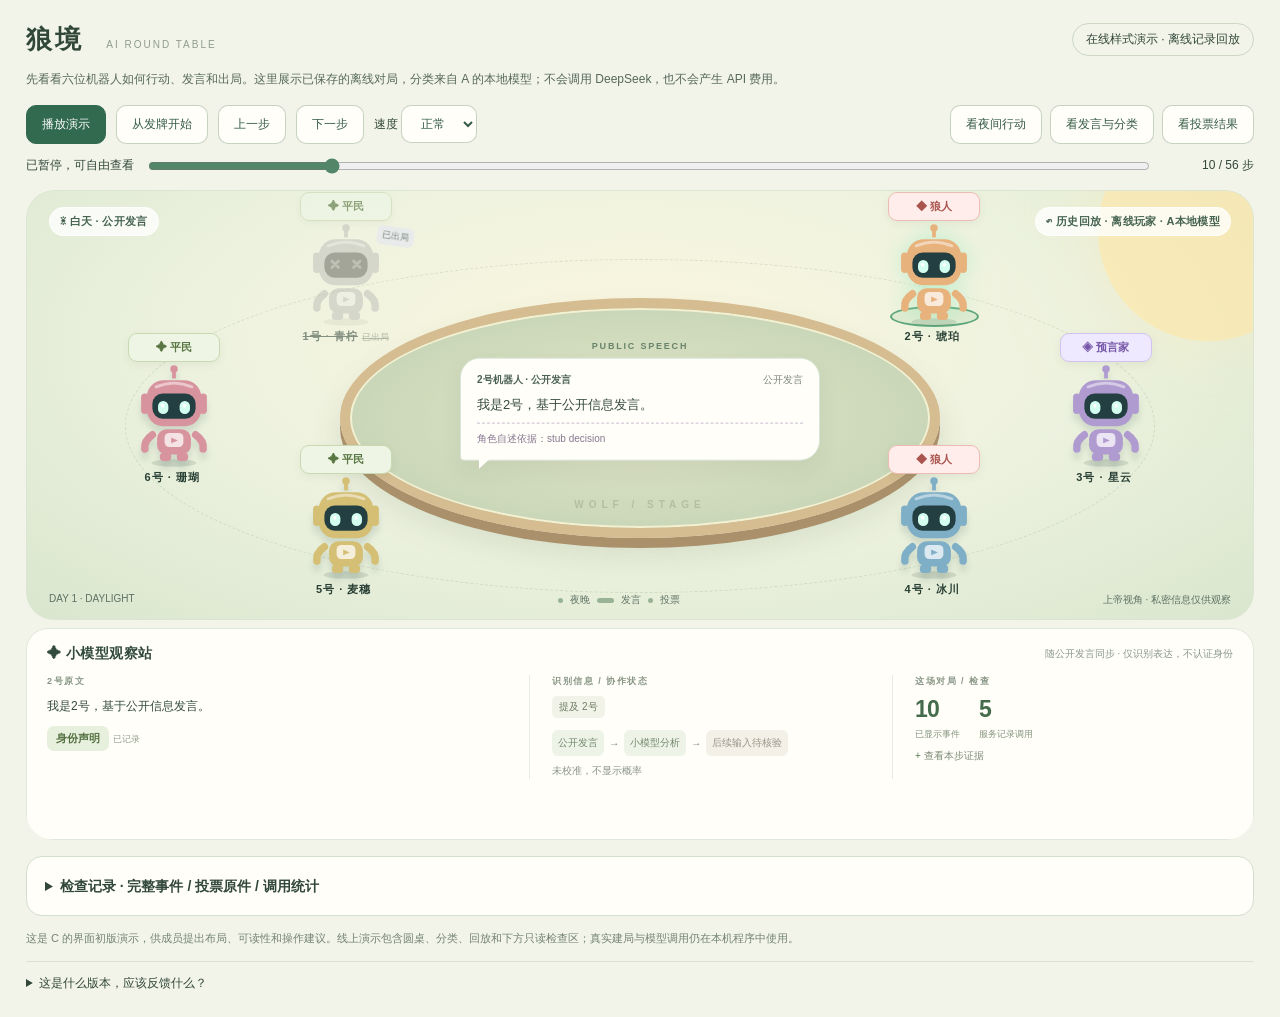
==== commit 6e45225f: "feat: C在线演示补齐完整检查记录页面" ====
--- a/preview/index.html
+++ b/preview/index.html
@@ -5,23 +5,74 @@
 <title>狼境 · 在线样式演示</title><style>
 *{box-sizing:border-box}body{margin:0;background:#f2f4e9;color:#314737;font-family:"Segoe UI","Microsoft YaHei",sans-serif;transition:background .7s,color .7s}
 main{max-width:1480px;margin:0 auto;padding:22px 26px}header{display:flex;align-items:center;justify-content:space-between;gap:20px;margin-bottom:12px}h1{font-size:26px;letter-spacing:3px;margin:0}h1 small{font-size:10px;font-weight:400;letter-spacing:2px;opacity:.5;margin-left:12px}.badge{border:1px solid #809b7955;border-radius:20px;padding:7px 13px;font-size:12px}.intro{font-size:12px;line-height:1.8;opacity:.8;margin:0 0 14px}.controls{display:flex;align-items:center;gap:10px;flex-wrap:wrap;margin-bottom:12px}button,select{font:inherit;font-size:12px;border:1px solid #809b7970;border-radius:10px;padding:10px 15px;background:#fffef9;color:#365c45;cursor:pointer}button.primary{background:#326a50;color:white;border-color:#326a50}button:disabled{opacity:.4;cursor:default}button:focus-visible,select:focus-visible{outline:3px solid #a4bea9;outline-offset:2px}.timeline{display:flex;align-items:center;gap:12px;margin:0 0 14px;font-size:12px}.timeline input{flex:1;min-width:100px;accent-color:#538668}#position{min-width:90px;text-align:right}iframe{width:100%;height:650px;border:0;display:block;border-radius:28px}.foot{margin-top:12px;font-size:11px;line-height:1.9;opacity:.65}details{border-top:1px solid #809b7933;margin-top:12px;padding-top:10px;font-size:12px;line-height:1.9}summary{cursor:pointer}.daylinks{margin-left:auto;display:flex;gap:8px}.night{background:#101e2e;color:#e1eaf0}.night button:not(.primary),.night select{background:#1c3042;color:#d9e8e4;border-color:#54716b}label{font-size:12px}@media(max-width:800px){main{padding:16px 10px}header{align-items:flex-start}h1{font-size:21px}h1 small{display:none}.badge{font-size:10px}button,select{padding:9px 11px}.daylinks{margin-left:0}iframe{height:790px}}
+.inspection{margin-top:16px;border:1px solid #d2dfce;border-radius:16px;background:#fffef9;color:#314737;overflow:hidden;padding:0}.inspection>summary{padding:16px 18px;font-size:14px;font-weight:600}.inspection[open]>summary{border-bottom:1px solid #dce6da}.inspect-inner{padding:16px 18px}.inspect-meta{font-size:11px;color:#748474;line-height:1.8}.inspect-metrics{display:grid;grid-template-columns:repeat(4,1fr);gap:10px;margin:12px 0}.inspect-metric{background:#eef3e7;border-radius:10px;padding:10px;font-size:11px}.inspect-metric strong{font-size:18px;display:block;margin-top:5px}.inspect-players{display:grid;grid-template-columns:repeat(6,1fr);gap:8px;margin:12px 0}.inspect-player{padding:9px;background:#f5f6ed;border-radius:8px;text-align:center;font-size:11px}.inspect-player.dead{opacity:.5}.inspect-tabs{display:flex;gap:8px;overflow:auto;padding-bottom:10px;border-bottom:1px solid #dce6da;margin:14px 0}.inspect-tabs button{white-space:nowrap;background:transparent}.inspect-tabs button[aria-selected=true]{background:#326a50;color:white}.inspect-panel{max-height:600px;overflow:auto;padding:0 3px 5px 0}.record-card{padding:13px 15px;border:1px solid #dce6da;border-radius:12px;margin:0 0 10px;font-size:12px;line-height:1.85}.record-card p{margin:6px 0}.record-card .record-tag{font-size:10px;color:#748474}.record-card .class-label{display:inline-block;background:#e8efdf;border-radius:6px;padding:2px 7px;color:#426344;margin-right:8px}.record-card details{font-size:11px}.record-card pre,.inspect-panel pre{font-size:10px;line-height:1.7;white-space:pre-wrap;word-break:break-word;max-height:260px;overflow:auto;background:#f0f3e9;border-radius:8px;padding:12px}.table-scroll{overflow:auto}table.inspect-table{border-collapse:collapse;width:100%;font-size:11px;margin:9px 0}table.inspect-table th,table.inspect-table td{text-align:left;padding:8px;border-bottom:1px solid #dce6da;vertical-align:top}table.inspect-table th{background:#eef3e7}.inspect-notice{background:#eef3e7;padding:10px 12px;border-radius:9px;font-size:11px;line-height:1.9;margin:8px 0}.inspect-warning{background:#fff2d8;color:#785b32}.inspect-empty{font-size:12px;padding:18px;color:#748474}.inspect-download{margin:10px 0}.night .inspection{background:#172a3a;border-color:#304958;color:#dce9e4}.night .inspection[open]>summary,.night .inspect-tabs{border-color:#304958}.night .inspect-metric,.night .inspect-player,.night .record-card pre,.night .inspect-panel pre,.night .inspect-notice,.night table.inspect-table th{background:#20394b}.night .record-card,.night table.inspect-table th,.night table.inspect-table td{border-color:#304958}.night .record-tag,.night .inspect-meta{color:#a1b8b0}.night .record-card .class-label{background:#304d43;color:#d7e8d7}.night .inspect-tabs button[aria-selected=true]{background:#407655;color:white}.night .inspect-warning{background:#58482f;color:#ffe6b8}@media(max-width:650px){.inspect-metrics{grid-template-columns:repeat(2,1fr)}.inspect-players{grid-template-columns:repeat(3,1fr)}.inspect-inner{padding:12px}.inspect-panel{max-height:500px}}
+
 </style></head><body><main>
 <header><h1>狼境 <small>AI ROUND TABLE</small></h1><span class="badge">在线样式演示 · 离线记录回放</span></header>
 <p class="intro">先看看六位机器人如何行动、发言和出局。这里展示已保存的离线对局，分类来自 A 的本地模型；不会调用 DeepSeek，也不会产生 API 费用。</p>
 <div class="controls"><button class="primary" id="play">播放演示</button><button id="restart">从发牌开始</button><button id="previous">上一步</button><button id="next">下一步</button><label>速度 <select id="speed" aria-label="播放速度"><option value="2400">慢速</option><option value="1600" selected>正常</option><option value="800">快速</option></select></label><div class="daylinks"><button id="night">看夜间行动</button><button id="speech">看发言与分类</button><button id="result">看投票结果</button></div></div>
 <div class="timeline"><span id="activity" role="status" aria-live="polite">已暂停，可自由查看</span><input id="cursor" type="range" min="0" max="56" value="10" aria-label="演示进度"><span id="position"></span></div>
 <iframe id="scene" title="六机器人圆桌与同步分类演示" sandbox="allow-scripts"></iframe>
-<div class="foot">这是 C 的界面初版演示，供成员提出布局、可读性和操作建议。线上演示只保留样式与回放；真实建局、模型调用、完整检查区和原始日志导出在本机程序中使用。</div>
+<details id="inspection" class="inspection"><summary>检查记录 · 完整事件 / 投票原件 / 调用统计</summary><div class="inspect-inner"><div id="inspect-meta" class="inspect-meta"></div><div id="inspect-metrics" class="inspect-metrics"></div><div id="inspect-players" class="inspect-players"></div><div class="inspect-tabs" role="tablist" aria-label="检查记录分类"><button id="inspect-tab-public" role="tab" data-inspect-tab="public" aria-controls="inspect-panel" aria-selected="true">公开事件与分类</button><button id="inspect-tab-votes" role="tab" data-inspect-tab="votes" aria-controls="inspect-panel" aria-selected="false">投票与结果</button><button id="inspect-tab-private" role="tab" data-inspect-tab="private" aria-controls="inspect-panel" aria-selected="false">仅上帝视角</button><button id="inspect-tab-stats" role="tab" data-inspect-tab="stats" aria-controls="inspect-panel" aria-selected="false">统计与原始事件</button></div><div id="inspect-panel" class="inspect-panel" role="tabpanel" aria-labelledby="inspect-tab-public"></div></div></details>
+<div class="foot">这是 C 的界面初版演示，供成员提出布局、可读性和操作建议。线上演示包含圆桌、分类、回放和下方只读检查区；真实建局与模型调用仍在本机程序中使用。</div>
 <details><summary>这是什么版本，应该反馈什么？</summary><p>来源对局：b4e7eaa6a071；离线玩家（stub）＋A 实际分类结果。页面中的身份、发言、死亡和胜负来自同一份已保存记录，不代表真实 DeepSeek 实验。</p><p>请重点反馈：能否看懂谁在行动、发言是否清楚、昼夜和出局是否明显、小模型区域是否易懂、播放和暂停是否顺手。</p><p>这不是正式实验结果，不用于宣称模型准确率、真实调用费用或规则全部验收通过。</p></details>
-</main><script id="snapshots" type="application/json">[{"game_id":"b4e7eaa6a071","cursor":0,"day":0,"night":true,"phase":"night","status":"unknown","replay":true,"busy":false,"message":"","source":"离线联调","players":[{"id":1,"role":null,"role_name":"等待发牌","alive":true},{"id":2,"role":null,"role_name":"等待发牌","alive":true},{"id":3,"role":null,"role_name":"等待发牌","alive":true},{"id":4,"role":null,"role_name":"等待发牌","alive":true},{"id":5,"role":null,"role_name":"等待发牌","alive":true},{"id":6,"role":null,"role_name":"等待发牌","alive":true}],"current":{"id":0,"kind":"","title":"等待开局","body":"点击“开始对局”，看六名机器人围桌推理。","actor":null,"target":null,"speech":false,"private":false,"reason":""},"analysis":{"speech":"","speaker":null,"event_id":null,"intent":"等待分类","classified":false,"entities":{},"model":"","entity_version":"","confidence":"未校准，不显示概率","evidence_note":"演示为已保存的离线记录；此页面不执行模型请求。"},"winner":"","metrics":{}},{"game_id":"b4e7eaa6a071","cursor":1,"day":0,"night":true,"phase":"night","status":"running","replay":true,"busy":false,"message":"","source":"离线联调","players":[{"id":1,"role":"villager","role_name":"平民","alive":true},{"id":2,"role":"wolf","role_name":"狼人","alive":true},{"id":3,"role":"seer","role_name":"预言家","alive":true},{"id":4,"role":"wolf","role_name":"狼人","alive":true},{"id":5,"role":"villager","role_name":"平民","alive":true},{"id":6,"role":"villager","role_name":"平民","alive":true}],"current":{"id":1,"kind":"game_created","title":"建立对局","body":"身份已分配。点击播放或下一步，观察机器人行动。","actor":null,"target":null,"speech":false,"private":true,"reason":""},"analysis":{"speech":"","speaker":null,"event_id":null,"intent":"等待分类","classified":false,"entities":{},"model":"","entity_version":"","confidence":"未校准，不显示概率","evidence_note":"演示为已保存的离线记录；此页面不执行模型请求。"},"winner":"","metrics":{}},{"game_id":"b4e7eaa6a071","cursor":2,"day":0,"night":true,"phase":"night","status":"running","replay":true,"busy":false,"message":"","source":"离线联调","players":[{"id":1,"role":"villager","role_name":"平民","alive":true},{"id":2,"role":"wolf","role_name":"狼人","alive":true},{"id":3,"role":"seer","role_name":"预言家","alive":true},{"id":4,"role":"wolf","role_name":"狼人","alive":true},{"id":5,"role":"villager","role_name":"平民","alive":true},{"id":6,"role":"villager","role_name":"平民","alive":true}],"current":{"id":2,"kind":"wolf_proposal","title":"狼人击杀提案","body":"我提议今晚选择 1 号作为击杀目标。","actor":2,"target":1,"speech":false,"private":true,"reason":""},"analysis":{"speech":"","speaker":null,"event_id":null,"intent":"等待分类","classified":false,"entities":{},"model":"","entity_version":"","confidence":"未校准，不显示概率","evidence_note":"演示为已保存的离线记录；此页面不执行模型请求。"},"winner":"","metrics":{}},{"game_id":"b4e7eaa6a071","cursor":3,"day":0,"night":true,"phase":"night","status":"running","replay":true,"busy":false,"message":"","source":"离线联调","players":[{"id":1,"role":"villager","role_name":"平民","alive":true},{"id":2,"role":"wolf","role_name":"狼人","alive":true},{"id":3,"role":"seer","role_name":"预言家","alive":true},{"id":4,"role":"wolf","role_name":"狼人","alive":true},{"id":5,"role":"villager","role_name":"平民","alive":true},{"id":6,"role":"villager","role_name":"平民","alive":true}],"current":{"id":2,"kind":"wolf_proposal","title":"狼人击杀提案","body":"我提议今晚选择 1 号作为击杀目标。","actor":2,"target":1,"speech":false,"private":true,"reason":""},"analysis":{"speech":"","speaker":null,"event_id":null,"intent":"等待分类","classified":false,"entities":{},"model":"","entity_version":"","confidence":"未校准，不显示概率","evidence_note":"演示为已保存的离线记录；此页面不执行模型请求。"},"winner":"","metrics":{}},{"game_id":"b4e7eaa6a071","cursor":4,"day":0,"night":true,"phase":"night","status":"running","replay":true,"busy":false,"message":"","source":"离线联调","players":[{"id":1,"role":"villager","role_name":"平民","alive":true},{"id":2,"role":"wolf","role_name":"狼人","alive":true},{"id":3,"role":"seer","role_name":"预言家","alive":true},{"id":4,"role":"wolf","role_name":"狼人","alive":true},{"id":5,"role":"villager","role_name":"平民","alive":true},{"id":6,"role":"villager","role_name":"平民","alive":true}],"current":{"id":4,"kind":"wolf_proposal","title":"狼人击杀提案","body":"我提议今晚选择 1 号作为击杀目标。","actor":4,"target":1,"speech":false,"private":true,"reason":""},"analysis":{"speech":"","speaker":null,"event_id":null,"intent":"等待分类","classified":false,"entities":{},"model":"","entity_version":"","confidence":"未校准，不显示概率","evidence_note":"演示为已保存的离线记录；此页面不执行模型请求。"},"winner":"","metrics":{}},{"game_id":"b4e7eaa6a071","cursor":5,"day":0,"night":true,"phase":"night","status":"running","replay":true,"busy":false,"message":"","source":"离线联调","players":[{"id":1,"role":"villager","role_name":"平民","alive":true},{"id":2,"role":"wolf","role_name":"狼人","alive":true},{"id":3,"role":"seer","role_name":"预言家","alive":true},{"id":4,"role":"wolf","role_name":"狼人","alive":true},{"id":5,"role":"villager","role_name":"平民","alive":true},{"id":6,"role":"villager","role_name":"平民","alive":true}],"current":{"id":4,"kind":"wolf_proposal","title":"狼人击杀提案","body":"我提议今晚选择 1 号作为击杀目标。","actor":4,"target":1,"speech":false,"private":true,"reason":""},"analysis":{"speech":"","speaker":null,"event_id":null,"intent":"等待分类","classified":false,"entities":{},"model":"","entity_version":"","confidence":"未校准，不显示概率","evidence_note":"演示为已保存的离线记录；此页面不执行模型请求。"},"winner":"","metrics":{}},{"game_id":"b4e7eaa6a071","cursor":6,"day":0,"night":true,"phase":"night","status":"running","replay":true,"busy":false,"message":"","source":"离线联调","players":[{"id":1,"role":"villager","role_name":"平民","alive":true},{"id":2,"role":"wolf","role_name":"狼人","alive":true},{"id":3,"role":"seer","role_name":"预言家","alive":true},{"id":4,"role":"wolf","role_name":"狼人","alive":true},{"id":5,"role":"villager","role_name":"平民","alive":true},{"id":6,"role":"villager","role_name":"平民","alive":true}],"current":{"id":6,"kind":"inspection","title":"预言家查验","body":"我查验了 1 号，结果是：平民。","actor":3,"target":1,"speech":false,"private":true,"reason":""},"analysis":{"speech":"","speaker":null,"event_id":null,"intent":"等待分类","classified":false,"entities":{},"model":"","entity_version":"","confidence":"未校准，不显示概率","evidence_note":"演示为已保存的离线记录；此页面不执行模型请求。"},"winner":"","metrics":{}},{"game_id":"b4e7eaa6a071","cursor":7,"day":0,"night":true,"phase":"night","status":"running","replay":true,"busy":false,"message":"","source":"离线联调","players":[{"id":1,"role":"villager","role_name":"平民","alive":false},{"id":2,"role":"wolf","role_name":"狼人","alive":true},{"id":3,"role":"seer","role_name":"预言家","alive":true},{"id":4,"role":"wolf","role_name":"狼人","alive":true},{"id":5,"role":"villager","role_name":"平民","alive":true},{"id":6,"role":"villager","role_name":"平民","alive":true}],"current":{"id":7,"kind":"night_death","title":"天亮死亡公告","body":"1 号在夜间死亡。","actor":null,"target":1,"speech":false,"private":false,"reason":""},"analysis":{"speech":"","speaker":null,"event_id":null,"intent":"等待分类","classified":false,"entities":{},"model":"","entity_version":"","confidence":"未校准，不显示概率","evidence_note":"演示为已保存的离线记录；此页面不执行模型请求。"},"winner":"","metrics":{}},{"game_id":"b4e7eaa6a071","cursor":8,"day":1,"night":false,"phase":"day_speak","status":"running","replay":true,"busy":false,"message":"","source":"离线联调","players":[{"id":1,"role":"villager","role_name":"平民","alive":false},{"id":2,"role":"wolf","role_name":"狼人","alive":true},{"id":3,"role":"seer","role_name":"预言家","alive":true},{"id":4,"role":"wolf","role_name":"狼人","alive":true},{"id":5,"role":"villager","role_name":"平民","alive":true},{"id":6,"role":"villager","role_name":"平民","alive":true}],"current":{"id":8,"kind":"public_speech","title":"公开发言","body":"我是2号，基于公开信息发言。","actor":2,"target":null,"speech":true,"private":false,"reason":""},"analysis":{"speech":"我是2号，基于公开信息发言。","speaker":2,"event_id":8,"intent":"等待分类","classified":false,"entities":{},"model":"","entity_version":"","confidence":"未校准，不显示概率","evidence_note":"演示为已保存的离线记录；此页面不执行模型请求。"},"winner":"","metrics":{}},{"game_id":"b4e7eaa6a071","cursor":9,"day":1,"night":false,"phase":"day_speak","status":"running","replay":true,"busy":false,"message":"","source":"离线联调","players":[{"id":1,"role":"villager","role_name":"平民","alive":false},{"id":2,"role":"wolf","role_name":"狼人","alive":true},{"id":3,"role":"seer","role_name":"预言家","alive":true},{"id":4,"role":"wolf","role_name":"狼人","alive":true},{"id":5,"role":"villager","role_name":"平民","alive":true},{"id":6,"role":"villager","role_name":"平民","alive":true}],"current":{"id":8,"kind":"public_speech","title":"公开发言","body":"我是2号，基于公开信息发言。","actor":2,"target":null,"speech":true,"private":false,"reason":"stub decision"},"analysis":{"speech":"我是2号，基于公开信息发言。","speaker":2,"event_id":8,"intent":"等待分类","classified":false,"entities":{},"model":"","entity_version":"","confidence":"未校准，不显示概率","evidence_note":"演示为已保存的离线记录；此页面不执行模型请求。"},"winner":"","metrics":{}},{"game_id":"b4e7eaa6a071","cursor":10,"day":1,"night":false,"phase":"day_speak","status":"running","replay":true,"busy":false,"message":"","source":"离线联调","players":[{"id":1,"role":"villager","role_name":"平民","alive":false},{"id":2,"role":"wolf","role_name":"狼人","alive":true},{"id":3,"role":"seer","role_name":"预言家","alive":true},{"id":4,"role":"wolf","role_name":"狼人","alive":true},{"id":5,"role":"villager","role_name":"平民","alive":true},{"id":6,"role":"villager","role_name":"平民","alive":true}],"current":{"id":8,"kind":"public_speech","title":"公开发言","body":"我是2号，基于公开信息发言。","actor":2,"target":null,"speech":true,"private":false,"reason":"stub decision"},"analysis":{"speech":"我是2号，基于公开信息发言。","speaker":2,"event_id":8,"intent":"身份声明","classified":true,"entities":{"agreement_target":null,"agreement_targets":[],"check_claims":[],"check_result":null,"check_target":null,"claimed_role":null,"conditional_vote_alternatives":[],"excluded_vote_targets":[],"follow_target":null,"player_ids":[2],"support_target":null,"support_targets":[],"suspect_target":null,"suspect_targets":[],"vote_condition":null,"vote_mode":"not_expressed_or_unresolved","vote_target":null,"withdrawn_vote_targets":[]},"model":"small-intent-v0.1","entity_version":"entity-rules-v0.3.1","confidence":"未校准，不显示概率","evidence_note":"演示为已保存的离线记录；此页面不执行模型请求。"},"winner":"","metrics":{}},{"game_id":"b4e7eaa6a071","cursor":11,"day":1,"night":false,"phase":"day_speak","status":"running","replay":true,"busy":false,"message":"","source":"离线联调","players":[{"id":1,"role":"villager","role_name":"平民","alive":false},{"id":2,"role":"wolf","role_name":"狼人","alive":true},{"id":3,"role":"seer","role_name":"预言家","alive":true},{"id":4,"role":"wolf","role_name":"狼人","alive":true},{"id":5,"role":"villager","role_name":"平民","alive":true},{"id":6,"role":"villager","role_name":"平民","alive":true}],"current":{"id":11,"kind":"public_speech","title":"公开发言","body":"我是3号，基于公开信息发言。","actor":3,"target":null,"speech":true,"private":false,"reason":""},"analysis":{"speech":"我是3号，基于公开信息发言。","speaker":3,"event_id":11,"intent":"等待分类","classified":false,"entities":{},"model":"","entity_version":"","confidence":"未校准，不显示概率","evidence_note":"演示为已保存的离线记录；此页面不执行模型请求。"},"winner":"","metrics":{}},{"game_id":"b4e7eaa6a071","cursor":12,"day":1,"night":false,"phase":"day_speak","status":"running","replay":true,"busy":false,"message":"","source":"离线联调","players":[{"id":1,"role":"villager","role_name":"平民","alive":false},{"id":2,"role":"wolf","role_name":"狼人","alive":true},{"id":3,"role":"seer","role_name":"预言家","alive":true},{"id":4,"role":"wolf","role_name":"狼人","alive":true},{"id":5,"role":"villager","role_name":"平民","alive":true},{"id":6,"role":"villager","role_name":"平民","alive":true}],"current":{"id":11,"kind":"public_speech","title":"公开发言","body":"我是3号，基于公开信息发言。","actor":3,"target":null,"speech":true,"private":false,"reason":"stub decision"},"analysis":{"speech":"我是3号，基于公开信息发言。","speaker":3,"event_id":11,"intent":"等待分类","classified":false,"entities":{},"model":"","entity_version":"","confidence":"未校准，不显示概率","evidence_note":"演示为已保存的离线记录；此页面不执行模型请求。"},"winner":"","metrics":{}},{"game_id":"b4e7eaa6a071","cursor":13,"day":1,"night":false,"phase":"day_speak","status":"running","replay":true,"busy":false,"message":"","source":"离线联调","players":[{"id":1,"role":"villager","role_name":"平民","alive":false},{"id":2,"role":"wolf","role_name":"狼人","alive":true},{"id":3,"role":"seer","role_name":"预言家","alive":true},{"id":4,"role":"wolf","role_name":"狼人","alive":true},{"id":5,"role":"villager","role_name":"平民","alive":true},{"id":6,"role":"villager","role_name":"平民","alive":true}],"current":{"id":11,"kind":"public_speech","title":"公开发言","body":"我是3号，基于公开信息发言。","actor":3,"target":null,"speech":true,"private":false,"reason":"stub decision"},"analysis":{"speech":"我是3号，基于公开信息发言。","speaker":3,"event_id":11,"intent":"有效讨论","classified":true,"entities":{"agreement_target":null,"agreement_targets":[],"check_claims":[],"check_result":null,"check_target":null,"claimed_role":null,"conditional_vote_alternatives":[],"excluded_vote_targets":[],"follow_target":null,"player_ids":[3],"support_target":null,"support_targets":[],"suspect_target":null,"suspect_targets":[],"vote_condition":null,"vote_mode":"not_expressed_or_unresolved","vote_target":null,"withdrawn_vote_targets":[]},"model":"small-intent-v0.1","entity_version":"entity-rules-v0.3.1","confidence":"未校准，不显示概率","evidence_note":"演示为已保存的离线记录；此页面不执行模型请求。"},"winner":"","metrics":{}},{"game_id":"b4e7eaa6a071","cursor":14,"day":1,"night":false,"phase":"day_speak","status":"running","replay":true,"busy":false,"message":"","source":"离线联调","players":[{"id":1,"role":"villager","role_name":"平民","alive":false},{"id":2,"role":"wolf","role_name":"狼人","alive":true},{"id":3,"role":"seer","role_name":"预言家","alive":true},{"id":4,"role":"wolf","role_name":"狼人","alive":true},{"id":5,"role":"villager","role_name":"平民","alive":true},{"id":6,"role":"villager","role_name":"平民","alive":true}],"current":{"id":14,"kind":"public_speech","title":"公开发言","body":"我是4号，基于公开信息发言。","actor":4,"target":null,"speech":true,"private":false,"reason":""},"analysis":{"speech":"我是4号，基于公开信息发言。","speaker":4,"event_id":14,"intent":"等待分类","classified":false,"entities":{},"model":"","entity_version":"","confidence":"未校准，不显示概率","evidence_note":"演示为已保存的离线记录；此页面不执行模型请求。"},"winner":"","metrics":{}},{"game_id":"b4e7eaa6a071","cursor":15,"day":1,"night":false,"phase":"day_speak","status":"running","replay":true,"busy":false,"message":"","source":"离线联调","players":[{"id":1,"role":"villager","role_name":"平民","alive":false},{"id":2,"role":"wolf","role_name":"狼人","alive":true},{"id":3,"role":"seer","role_name":"预言家","alive":true},{"id":4,"role":"wolf","role_name":"狼人","alive":true},{"id":5,"role":"villager","role_name":"平民","alive":true},{"id":6,"role":"villager","role_name":"平民","alive":true}],"current":{"id":14,"kind":"public_speech","title":"公开发言","body":"我是4号，基于公开信息发言。","actor":4,"target":null,"speech":true,"private":false,"reason":"stub decision"},"analysis":{"speech":"我是4号，基于公开信息发言。","speaker":4,"event_id":14,"intent":"等待分类","classified":false,"entities":{},"model":"","entity_version":"","confidence":"未校准，不显示概率","evidence_note":"演示为已保存的离线记录；此页面不执行模型请求。"},"winner":"","metrics":{}},{"game_id":"b4e7eaa6a071","cursor":16,"day":1,"night":false,"phase":"day_speak","status":"running","replay":true,"busy":false,"message":"","source":"离线联调","players":[{"id":1,"role":"villager","role_name":"平民","alive":false},{"id":2,"role":"wolf","role_name":"狼人","alive":true},{"id":3,"role":"seer","role_name":"预言家","alive":true},{"id":4,"role":"wolf","role_name":"狼人","alive":true},{"id":5,"role":"villager","role_name":"平民","alive":true},{"id":6,"role":"villager","role_name":"平民","alive":true}],"current":{"id":14,"kind":"public_speech","title":"公开发言","body":"我是4号，基于公开信息发言。","actor":4,"target":null,"speech":true,"private":false,"reason":"stub decision"},"analysis":{"speech":"我是4号，基于公开信息发言。","speaker":4,"event_id":14,"intent":"有效讨论","classified":true,"entities":{"agreement_target":null,"agreement_targets":[],"check_claims":[],"check_result":null,"check_target":null,"claimed_role":null,"conditional_vote_alternatives":[],"excluded_vote_targets":[],"follow_target":null,"player_ids":[4],"support_target":null,"support_targets":[],"suspect_target":null,"suspect_targets":[],"vote_condition":null,"vote_mode":"not_expressed_or_unresolved","vote_target":null,"withdrawn_vote_targets":[]},"model":"small-intent-v0.1","entity_version":"entity-rules-v0.3.1","confidence":"未校准，不显示概率","evidence_note":"演示为已保存的离线记录；此页面不执行模型请求。"},"winner":"","metrics":{}},{"game_id":"b4e7eaa6a071","cursor":17,"day":1,"night":false,"phase":"day_speak","status":"running","replay":true,"busy":false,"message":"","source":"离线联调","players":[{"id":1,"role":"villager","role_name":"平民","alive":false},{"id":2,"role":"wolf","role_name":"狼人","alive":true},{"id":3,"role":"seer","role_name":"预言家","alive":true},{"id":4,"role":"wolf","role_name":"狼人","alive":true},{"id":5,"role":"villager","role_name":"平民","alive":true},{"id":6,"role":"villager","role_name":"平民","alive":true}],"current":{"id":17,"kind":"public_speech","title":"公开发言","body":"我是5号，基于公开信息发言。","actor":5,"target":null,"speech":true,"private":false,"reason":""},"analysis":{"speech":"我是5号，基于公开信息发言。","speaker":5,"event_id":17,"intent":"等待分类","classified":false,"entities":{},"model":"","entity_version":"","confidence":"未校准，不显示概率","evidence_note":"演示为已保存的离线记录；此页面不执行模型请求。"},"winner":"","metrics":{}},{"game_id":"b4e7eaa6a071","cursor":18,"day":1,"night":false,"phase":"day_speak","status":"running","replay":true,"busy":false,"message":"","source":"离线联调","players":[{"id":1,"role":"villager","role_name":"平民","alive":false},{"id":2,"role":"wolf","role_name":"狼人","alive":true},{"id":3,"role":"seer","role_name":"预言家","alive":true},{"id":4,"role":"wolf","role_name":"狼人","alive":true},{"id":5,"role":"villager","role_name":"平民","alive":true},{"id":6,"role":"villager","role_name":"平民","alive":true}],"current":{"id":17,"kind":"public_speech","title":"公开发言","body":"我是5号，基于公开信息发言。","actor":5,"target":null,"speech":true,"private":false,"reason":"stub decision"},"analysis":{"speech":"我是5号，基于公开信息发言。","speaker":5,"event_id":17,"intent":"等待分类","classified":false,"entities":{},"model":"","entity_version":"","confidence":"未校准，不显示概率","evidence_note":"演示为已保存的离线记录；此页面不执行模型请求。"},"winner":"","metrics":{}},{"game_id":"b4e7eaa6a071","cursor":19,"day":1,"night":false,"phase":"day_speak","status":"running","replay":true,"busy":false,"message":"","source":"离线联调","players":[{"id":1,"role":"villager","role_name":"平民","alive":false},{"id":2,"role":"wolf","role_name":"狼人","alive":true},{"id":3,"role":"seer","role_name":"预言家","alive":true},{"id":4,"role":"wolf","role_name":"狼人","alive":true},{"id":5,"role":"villager","role_name":"平民","alive":true},{"id":6,"role":"villager","role_name":"平民","alive":true}],"current":{"id":17,"kind":"public_speech","title":"公开发言","body":"我是5号，基于公开信息发言。","actor":5,"target":null,"speech":true,"private":false,"reason":"stub decision"},"analysis":{"speech":"我是5号，基于公开信息发言。","speaker":5,"event_id":17,"intent":"身份声明","classified":true,"entities":{"agreement_target":null,"agreement_targets":[],"check_claims":[],"check_result":null,"check_target":null,"claimed_role":null,"conditional_vote_alternatives":[],"excluded_vote_targets":[],"follow_target":null,"player_ids":[5],"support_target":null,"support_targets":[],"suspect_target":null,"suspect_targets":[],"vote_condition":null,"vote_mode":"not_expressed_or_unresolved","vote_target":null,"withdrawn_vote_targets":[]},"model":"small-intent-v0.1","entity_version":"entity-rules-v0.3.1","confidence":"未校准，不显示概率","evidence_note":"演示为已保存的离线记录；此页面不执行模型请求。"},"winner":"","metrics":{}},{"game_id":"b4e7eaa6a071","cursor":20,"day":1,"night":false,"phase":"day_speak","status":"running","replay":true,"busy":false,"message":"","source":"离线联调","players":[{"id":1,"role":"villager","role_name":"平民","alive":false},{"id":2,"role":"wolf","role_name":"狼人","alive":true},{"id":3,"role":"seer","role_name":"预言家","alive":true},{"id":4,"role":"wolf","role_name":"狼人","alive":true},{"id":5,"role":"villager","role_name":"平民","alive":true},{"id":6,"role":"villager","role_name":"平民","alive":true}],"current":{"id":20,"kind":"public_speech","title":"公开发言","body":"我是6号，基于公开信息发言。","actor":6,"target":null,"speech":true,"private":false,"reason":""},"analysis":{"speech":"我是6号，基于公开信息发言。","speaker":6,"event_id":20,"intent":"等待分类","classified":false,"entities":{},"model":"","entity_version":"","confidence":"未校准，不显示概率","evidence_note":"演示为已保存的离线记录；此页面不执行模型请求。"},"winner":"","metrics":{}},{"game_id":"b4e7eaa6a071","cursor":21,"day":1,"night":false,"phase":"day_speak","status":"running","replay":true,"busy":false,"message":"","source":"离线联调","players":[{"id":1,"role":"villager","role_name":"平民","alive":false},{"id":2,"role":"wolf","role_name":"狼人","alive":true},{"id":3,"role":"seer","role_name":"预言家","alive":true},{"id":4,"role":"wolf","role_name":"狼人","alive":true},{"id":5,"role":"villager","role_name":"平民","alive":true},{"id":6,"role":"villager","role_name":"平民","alive":true}],"current":{"id":20,"kind":"public_speech","title":"公开发言","body":"我是6号，基于公开信息发言。","actor":6,"target":null,"speech":true,"private":false,"reason":"stub decision"},"analysis":{"speech":"我是6号，基于公开信息发言。","speaker":6,"event_id":20,"intent":"等待分类","classified":false,"entities":{},"model":"","entity_version":"","confidence":"未校准，不显示概率","evidence_note":"演示为已保存的离线记录；此页面不执行模型请求。"},"winner":"","metrics":{}},{"game_id":"b4e7eaa6a071","cursor":22,"day":1,"night":false,"phase":"day_speak","status":"running","replay":true,"busy":false,"message":"","source":"离线联调","players":[{"id":1,"role":"villager","role_name":"平民","alive":false},{"id":2,"role":"wolf","role_name":"狼人","alive":true},{"id":3,"role":"seer","role_name":"预言家","alive":true},{"id":4,"role":"wolf","role_name":"狼人","alive":true},{"id":5,"role":"villager","role_name":"平民","alive":true},{"id":6,"role":"villager","role_name":"平民","alive":true}],"current":{"id":20,"kind":"public_speech","title":"公开发言","body":"我是6号，基于公开信息发言。","actor":6,"target":null,"speech":true,"private":false,"reason":"stub decision"},"analysis":{"speech":"我是6号，基于公开信息发言。","speaker":6,"event_id":20,"intent":"有效讨论","classified":true,"entities":{"agreement_target":null,"agreement_targets":[],"check_claims":[],"check_result":null,"check_target":null,"claimed_role":null,"conditional_vote_alternatives":[],"excluded_vote_targets":[],"follow_target":null,"player_ids":[6],"support_target":null,"support_targets":[],"suspect_target":null,"suspect_targets":[],"vote_condition":null,"vote_mode":"not_expressed_or_unresolved","vote_target":null,"withdrawn_vote_targets":[]},"model":"small-intent-v0.1","entity_version":"entity-rules-v0.3.1","confidence":"未校准，不显示概率","evidence_note":"演示为已保存的离线记录；此页面不执行模型请求。"},"winner":"","metrics":{}},{"game_id":"b4e7eaa6a071","cursor":23,"day":1,"night":false,"phase":"day_vote","status":"running","replay":true,"busy":false,"message":"","source":"离线联调","players":[{"id":1,"role":"villager","role_name":"平民","alive":false},{"id":2,"role":"wolf","role_name":"狼人","alive":true},{"id":3,"role":"seer","role_name":"预言家","alive":true},{"id":4,"role":"wolf","role_name":"狼人","alive":true},{"id":5,"role":"villager","role_name":"平民","alive":true},{"id":6,"role":"villager","role_name":"平民","alive":true}],"current":{"id":23,"kind":"vote","title":"投票","body":"2 号 → 3 号；有效（B标记）","actor":2,"target":3,"speech":false,"private":false,"reason":""},"analysis":{"speech":"我是6号，基于公开信息发言。","speaker":6,"event_id":20,"intent":"有效讨论","classified":true,"entities":{"agreement_target":null,"agreement_targets":[],"check_claims":[],"check_result":null,"check_target":null,"claimed_role":null,"conditional_vote_alternatives":[],"excluded_vote_targets":[],"follow_target":null,"player_ids":[6],"support_target":null,"support_targets":[],"suspect_target":null,"suspect_targets":[],"vote_condition":null,"vote_mode":"not_expressed_or_unresolved","vote_target":null,"withdrawn_vote_targets":[]},"model":"small-intent-v0.1","entity_version":"entity-rules-v0.3.1","confidence":"未校准，不显示概率","evidence_note":"演示为已保存的离线记录；此页面不执行模型请求。"},"winner":"","metrics":{}},{"game_id":"b4e7eaa6a071","cursor":24,"day":1,"night":false,"phase":"day_vote","status":"running","replay":true,"busy":false,"message":"","source":"离线联调","players":[{"id":1,"role":"villager","role_name":"平民","alive":false},{"id":2,"role":"wolf","role_name":"狼人","alive":true},{"id":3,"role":"seer","role_name":"预言家","alive":true},{"id":4,"role":"wolf","role_name":"狼人","alive":true},{"id":5,"role":"villager","role_name":"平民","alive":true},{"id":6,"role":"villager","role_name":"平民","alive":true}],"current":{"id":23,"kind":"vote","title":"投票","body":"2 号 → 3 号；有效（B标记）","actor":2,"target":3,"speech":false,"private":false,"reason":"stub vote"},"analysis":{"speech":"我是6号，基于公开信息发言。","speaker":6,"event_id":20,"intent":"有效讨论","classified":true,"entities":{"agreement_target":null,"agreement_targets":[],"check_claims":[],"check_result":null,"check_target":null,"claimed_role":null,"conditional_vote_alternatives":[],"excluded_vote_targets":[],"follow_target":null,"player_ids":[6],"support_target":null,"support_targets":[],"suspect_target":null,"suspect_targets":[],"vote_condition":null,"vote_mode":"not_expressed_or_unresolved","vote_target":null,"withdrawn_vote_targets":[]},"model":"small-intent-v0.1","entity_version":"entity-rules-v0.3.1","confidence":"未校准，不显示概率","evidence_note":"演示为已保存的离线记录；此页面不执行模型请求。"},"winner":"","metrics":{}},{"game_id":"b4e7eaa6a071","cursor":25,"day":1,"night":false,"phase":"day_vote","status":"running","replay":true,"busy":false,"message":"","source":"离线联调","players":[{"id":1,"role":"villager","role_name":"平民","alive":false},{"id":2,"role":"wolf","role_name":"狼人","alive":true},{"id":3,"role":"seer","role_name":"预言家","alive":true},{"id":4,"role":"wolf","role_name":"狼人","alive":true},{"id":5,"role":"villager","role_name":"平民","alive":true},{"id":6,"role":"villager","role_name":"平民","alive":true}],"current":{"id":25,"kind":"vote","title":"投票","body":"3 号 → 2 号；有效（B标记）","actor":3,"target":2,"speech":false,"private":false,"reason":""},"analysis":{"speech":"我是6号，基于公开信息发言。","speaker":6,"event_id":20,"intent":"有效讨论","classified":true,"entities":{"agreement_target":null,"agreement_targets":[],"check_claims":[],"check_result":null,"check_target":null,"claimed_role":null,"conditional_vote_alternatives":[],"excluded_vote_targets":[],"follow_target":null,"player_ids":[6],"support_target":null,"support_targets":[],"suspect_target":null,"suspect_targets":[],"vote_condition":null,"vote_mode":"not_expressed_or_unresolved","vote_target":null,"withdrawn_vote_targets":[]},"model":"small-intent-v0.1","entity_version":"entity-rules-v0.3.1","confidence":"未校准，不显示概率","evidence_note":"演示为已保存的离线记录；此页面不执行模型请求。"},"winner":"","metrics":{}},{"game_id":"b4e7eaa6a071","cursor":26,"day":1,"night":false,"phase":"day_vote","status":"running","replay":true,"busy":false,"message":"","source":"离线联调","players":[{"id":1,"role":"villager","role_name":"平民","alive":false},{"id":2,"role":"wolf","role_name":"狼人","alive":true},{"id":3,"role":"seer","role_name":"预言家","alive":true},{"id":4,"role":"wolf","role_name":"狼人","alive":true},{"id":5,"role":"villager","role_name":"平民","alive":true},{"id":6,"role":"villager","role_name":"平民","alive":true}],"current":{"id":25,"kind":"vote","title":"投票","body":"3 号 → 2 号；有效（B标记）","actor":3,"target":2,"speech":false,"private":false,"reason":"stub vote"},"analysis":{"speech":"我是6号，基于公开信息发言。","speaker":6,"event_id":20,"intent":"有效讨论","classified":true,"entities":{"agreement_target":null,"agreement_targets":[],"check_claims":[],"check_result":null,"check_target":null,"claimed_role":null,"conditional_vote_alternatives":[],"excluded_vote_targets":[],"follow_target":null,"player_ids":[6],"support_target":null,"support_targets":[],"suspect_target":null,"suspect_targets":[],"vote_condition":null,"vote_mode":"not_expressed_or_unresolved","vote_target":null,"withdrawn_vote_targets":[]},"model":"small-intent-v0.1","entity_version":"entity-rules-v0.3.1","confidence":"未校准，不显示概率","evidence_note":"演示为已保存的离线记录；此页面不执行模型请求。"},"winner":"","metrics":{}},{"game_id":"b4e7eaa6a071","cursor":27,"day":1,"night":false,"phase":"day_vote","status":"running","replay":true,"busy":false,"message":"","source":"离线联调","players":[{"id":1,"role":"villager","role_name":"平民","alive":false},{"id":2,"role":"wolf","role_name":"狼人","alive":true},{"id":3,"role":"seer","role_name":"预言家","alive":true},{"id":4,"role":"wolf","role_name":"狼人","alive":true},{"id":5,"role":"villager","role_name":"平民","alive":true},{"id":6,"role":"villager","role_name":"平民","alive":true}],"current":{"id":27,"kind":"vote","title":"投票","body":"4 号 → 2 号；有效（B标记）","actor":4,"target":2,"speech":false,"private":false,"reason":""},"analysis":{"speech":"我是6号，基于公开信息发言。","speaker":6,"event_id":20,"intent":"有效讨论","classified":true,"entities":{"agreement_target":null,"agreement_targets":[],"check_claims":[],"check_result":null,"check_target":null,"claimed_role":null,"conditional_vote_alternatives":[],"excluded_vote_targets":[],"follow_target":null,"player_ids":[6],"support_target":null,"support_targets":[],"suspect_target":null,"suspect_targets":[],"vote_condition":null,"vote_mode":"not_expressed_or_unresolved","vote_target":null,"withdrawn_vote_targets":[]},"model":"small-intent-v0.1","entity_version":"entity-rules-v0.3.1","confidence":"未校准，不显示概率","evidence_note":"演示为已保存的离线记录；此页面不执行模型请求。"},"winner":"","metrics":{}},{"game_id":"b4e7eaa6a071","cursor":28,"day":1,"night":false,"phase":"day_vote","status":"running","replay":true,"busy":false,"message":"","source":"离线联调","players":[{"id":1,"role":"villager","role_name":"平民","alive":false},{"id":2,"role":"wolf","role_name":"狼人","alive":true},{"id":3,"role":"seer","role_name":"预言家","alive":true},{"id":4,"role":"wolf","role_name":"狼人","alive":true},{"id":5,"role":"villager","role_name":"平民","alive":true},{"id":6,"role":"villager","role_name":"平民","alive":true}],"current":{"id":27,"kind":"vote","title":"投票","body":"4 号 → 2 号；有效（B标记）","actor":4,"target":2,"speech":false,"private":false,"reason":"stub vote"},"analysis":{"speech":"我是6号，基于公开信息发言。","speaker":6,"event_id":20,"intent":"有效讨论","classified":true,"entities":{"agreement_target":null,"agreement_targets":[],"check_claims":[],"check_result":null,"check_target":null,"claimed_role":null,"conditional_vote_alternatives":[],"excluded_vote_targets":[],"follow_target":null,"player_ids":[6],"support_target":null,"support_targets":[],"suspect_target":null,"suspect_targets":[],"vote_condition":null,"vote_mode":"not_expressed_or_unresolved","vote_target":null,"withdrawn_vote_targets":[]},"model":"small-intent-v0.1","entity_version":"entity-rules-v0.3.1","confidence":"未校准，不显示概率","evidence_note":"演示为已保存的离线记录；此页面不执行模型请求。"},"winner":"","metrics":{}},{"game_id":"b4e7eaa6a071","cursor":29,"day":1,"night":false,"phase":"day_vote","status":"running","replay":true,"busy":false,"message":"","source":"离线联调","players":[{"id":1,"role":"villager","role_name":"平民","alive":false},{"id":2,"role":"wolf","role_name":"狼人","alive":true},{"id":3,"role":"seer","role_name":"预言家","alive":true},{"id":4,"role":"wolf","role_name":"狼人","alive":true},{"id":5,"role":"villager","role_name":"平民","alive":true},{"id":6,"role":"villager","role_name":"平民","alive":true}],"current":{"id":29,"kind":"vote","title":"投票","body":"5 号 → 2 号；有效（B标记）","actor":5,"target":2,"speech":false,"private":false,"reason":""},"analysis":{"speech":"我是6号，基于公开信息发言。","speaker":6,"event_id":20,"intent":"有效讨论","classified":true,"entities":{"agreement_target":null,"agreement_targets":[],"check_claims":[],"check_result":null,"check_target":null,"claimed_role":null,"conditional_vote_alternatives":[],"excluded_vote_targets":[],"follow_target":null,"player_ids":[6],"support_target":null,"support_targets":[],"suspect_target":null,"suspect_targets":[],"vote_condition":null,"vote_mode":"not_expressed_or_unresolved","vote_target":null,"withdrawn_vote_targets":[]},"model":"small-intent-v0.1","entity_version":"entity-rules-v0.3.1","confidence":"未校准，不显示概率","evidence_note":"演示为已保存的离线记录；此页面不执行模型请求。"},"winner":"","metrics":{}},{"game_id":"b4e7eaa6a071","cursor":30,"day":1,"night":false,"phase":"day_vote","status":"running","replay":true,"busy":false,"message":"","source":"离线联调","players":[{"id":1,"role":"villager","role_name":"平民","alive":false},{"id":2,"role":"wolf","role_name":"狼人","alive":true},{"id":3,"role":"seer","role_name":"预言家","alive":true},{"id":4,"role":"wolf","role_name":"狼人","alive":true},{"id":5,"role":"villager","role_name":"平民","alive":true},{"id":6,"role":"villager","role_name":"平民","alive":true}],"current":{"id":29,"kind":"vote","title":"投票","body":"5 号 → 2 号；有效（B标记）","actor":5,"target":2,"speech":false,"private":false,"reason":"stub vote"},"analysis":{"speech":"我是6号，基于公开信息发言。","speaker":6,"event_id":20,"intent":"有效讨论","classified":true,"entities":{"agreement_target":null,"agreement_targets":[],"check_claims":[],"check_result":null,"check_target":null,"claimed_role":null,"conditional_vote_alternatives":[],"excluded_vote_targets":[],"follow_target":null,"player_ids":[6],"support_target":null,"support_targets":[],"suspect_target":null,"suspect_targets":[],"vote_condition":null,"vote_mode":"not_expressed_or_unresolved","vote_target":null,"withdrawn_vote_targets":[]},"model":"small-intent-v0.1","entity_version":"entity-rules-v0.3.1","confidence":"未校准，不显示概率","evidence_note":"演示为已保存的离线记录；此页面不执行模型请求。"},"winner":"","metrics":{}},{"game_id":"b4e7eaa6a071","cursor":31,"day":1,"night":false,"phase":"day_vote","status":"running","replay":true,"busy":false,"message":"","source":"离线联调","players":[{"id":1,"role":"villager","role_name":"平民","alive":false},{"id":2,"role":"wolf","role_name":"狼人","alive":true},{"id":3,"role":"seer","role_name":"预言家","alive":true},{"id":4,"role":"wolf","role_name":"狼人","alive":true},{"id":5,"role":"villager","role_name":"平民","alive":true},{"id":6,"role":"villager","role_name":"平民","alive":true}],"current":{"id":31,"kind":"vote","title":"投票","body":"6 号 → 2 号；有效（B标记）","actor":6,"target":2,"speech":false,"private":false,"reason":""},"analysis":{"speech":"我是6号，基于公开信息发言。","speaker":6,"event_id":20,"intent":"有效讨论","classified":true,"entities":{"agreement_target":null,"agreement_targets":[],"check_claims":[],"check_result":null,"check_target":null,"claimed_role":null,"conditional_vote_alternatives":[],"excluded_vote_targets":[],"follow_target":null,"player_ids":[6],"support_target":null,"support_targets":[],"suspect_target":null,"suspect_targets":[],"vote_condition":null,"vote_mode":"not_expressed_or_unresolved","vote_target":null,"withdrawn_vote_targets":[]},"model":"small-intent-v0.1","entity_version":"entity-rules-v0.3.1","confidence":"未校准，不显示概率","evidence_note":"演示为已保存的离线记录；此页面不执行模型请求。"},"winner":"","metrics":{}},{"game_id":"b4e7eaa6a071","cursor":32,"day":1,"night":false,"phase":"day_vote","status":"running","replay":true,"busy":false,"message":"","source":"离线联调","players":[{"id":1,"role":"villager","role_name":"平民","alive":false},{"id":2,"role":"wolf","role_name":"狼人","alive":true},{"id":3,"role":"seer","role_name":"预言家","alive":true},{"id":4,"role":"wolf","role_name":"狼人","alive":true},{"id":5,"role":"villager","role_name":"平民","alive":true},{"id":6,"role":"villager","role_name":"平民","alive":true}],"current":{"id":31,"kind":"vote","title":"投票","body":"6 号 → 2 号；有效（B标记）","actor":6,"target":2,"speech":false,"private":false,"reason":"stub vote"},"analysis":{"speech":"我是6号，基于公开信息发言。","speaker":6,"event_id":20,"intent":"有效讨论","classified":true,"entities":{"agreement_target":null,"agreement_targets":[],"check_claims":[],"check_result":null,"check_target":null,"claimed_role":null,"conditional_vote_alternatives":[],"excluded_vote_targets":[],"follow_target":null,"player_ids":[6],"support_target":null,"support_targets":[],"suspect_target":null,"suspect_targets":[],"vote_condition":null,"vote_mode":"not_expressed_or_unresolved","vote_target":null,"withdrawn_vote_targets":[]},"model":"small-intent-v0.1","entity_version":"entity-rules-v0.3.1","confidence":"未校准，不显示概率","evidence_note":"演示为已保存的离线记录；此页面不执行模型请求。"},"winner":"","metrics":{}},{"game_id":"b4e7eaa6a071","cursor":33,"day":1,"night":false,"phase":"day_vote","status":"running","replay":true,"busy":false,"message":"","source":"离线联调","players":[{"id":1,"role":"villager","role_name":"平民","alive":false},{"id":2,"role":"wolf","role_name":"狼人","alive":true},{"id":3,"role":"seer","role_name":"预言家","alive":true},{"id":4,"role":"wolf","role_name":"狼人","alive":true},{"id":5,"role":"villager","role_name":"平民","alive":true},{"id":6,"role":"villager","role_name":"平民","alive":true}],"current":{"id":33,"kind":"vote_tally","title":"计票结果","body":"首轮计票；计票目标：2 号。是否放逐以放逐公告为准。","actor":null,"target":2,"speech":false,"private":false,"reason":""},"analysis":{"speech":"我是6号，基于公开信息发言。","speaker":6,"event_id":20,"intent":"有效讨论","classified":true,"entities":{"agreement_target":null,"agreement_targets":[],"check_claims":[],"check_result":null,"check_target":null,"claimed_role":null,"conditional_vote_alternatives":[],"excluded_vote_targets":[],"follow_target":null,"player_ids":[6],"support_target":null,"support_targets":[],"suspect_target":null,"suspect_targets":[],"vote_condition":null,"vote_mode":"not_expressed_or_unresolved","vote_target":null,"withdrawn_vote_targets":[]},"model":"small-intent-v0.1","entity_version":"entity-rules-v0.3.1","confidence":"未校准，不显示概率","evidence_note":"演示为已保存的离线记录；此页面不执行模型请求。"},"winner":"","metrics":{}},{"game_id":"b4e7eaa6a071","cursor":34,"day":1,"night":false,"phase":"day_vote","status":"running","replay":true,"busy":false,"message":"","source":"离线联调","players":[{"id":1,"role":"villager","role_name":"平民","alive":false},{"id":2,"role":"wolf","role_name":"狼人","alive":false},{"id":3,"role":"seer","role_name":"预言家","alive":true},{"id":4,"role":"wolf","role_name":"狼人","alive":true},{"id":5,"role":"villager","role_name":"平民","alive":true},{"id":6,"role":"villager","role_name":"平民","alive":true}],"current":{"id":34,"kind":"exile","title":"放逐公告","body":"2 号被放逐。","actor":null,"target":2,"speech":false,"private":false,"reason":""},"analysis":{"speech":"我是6号，基于公开信息发言。","speaker":6,"event_id":20,"intent":"有效讨论","classified":true,"entities":{"agreement_target":null,"agreement_targets":[],"check_claims":[],"check_result":null,"check_target":null,"claimed_role":null,"conditional_vote_alternatives":[],"excluded_vote_targets":[],"follow_target":null,"player_ids":[6],"support_target":null,"support_targets":[],"suspect_target":null,"suspect_targets":[],"vote_condition":null,"vote_mode":"not_expressed_or_unresolved","vote_target":null,"withdrawn_vote_targets":[]},"model":"small-intent-v0.1","entity_version":"entity-rules-v0.3.1","confidence":"未校准，不显示概率","evidence_note":"演示为已保存的离线记录；此页面不执行模型请求。"},"winner":"","metrics":{}},{"game_id":"b4e7eaa6a071","cursor":35,"day":1,"night":true,"phase":"night","status":"running","replay":true,"busy":false,"message":"","source":"离线联调","players":[{"id":1,"role":"villager","role_name":"平民","alive":false},{"id":2,"role":"wolf","role_name":"狼人","alive":false},{"id":3,"role":"seer","role_name":"预言家","alive":true},{"id":4,"role":"wolf","role_name":"狼人","alive":true},{"id":5,"role":"villager","role_name":"平民","alive":true},{"id":6,"role":"villager","role_name":"平民","alive":true}],"current":{"id":35,"kind":"wolf_proposal","title":"狼人击杀提案","body":"我提议今晚选择 3 号作为击杀目标。","actor":4,"target":3,"speech":false,"private":true,"reason":""},"analysis":{"speech":"我是6号，基于公开信息发言。","speaker":6,"event_id":20,"intent":"有效讨论","classified":true,"entities":{"agreement_target":null,"agreement_targets":[],"check_claims":[],"check_result":null,"check_target":null,"claimed_role":null,"conditional_vote_alternatives":[],"excluded_vote_targets":[],"follow_target":null,"player_ids":[6],"support_target":null,"support_targets":[],"suspect_target":null,"suspect_targets":[],"vote_condition":null,"vote_mode":"not_expressed_or_unresolved","vote_target":null,"withdrawn_vote_targets":[]},"model":"small-intent-v0.1","entity_version":"entity-rules-v0.3.1","confidence":"未校准，不显示概率","evidence_note":"演示为已保存的离线记录；此页面不执行模型请求。"},"winner":"","metrics":{}},{"game_id":"b4e7eaa6a071","cursor":36,"day":1,"night":true,"phase":"night","status":"running","replay":true,"busy":false,"message":"","source":"离线联调","players":[{"id":1,"role":"villager","role_name":"平民","alive":false},{"id":2,"role":"wolf","role_name":"狼人","alive":false},{"id":3,"role":"seer","role_name":"预言家","alive":true},{"id":4,"role":"wolf","role_name":"狼人","alive":true},{"id":5,"role":"villager","role_name":"平民","alive":true},{"id":6,"role":"villager","role_name":"平民","alive":true}],"current":{"id":35,"kind":"wolf_proposal","title":"狼人击杀提案","body":"我提议今晚选择 3 号作为击杀目标。","actor":4,"target":3,"speech":false,"private":true,"reason":""},"analysis":{"speech":"我是6号，基于公开信息发言。","speaker":6,"event_id":20,"intent":"有效讨论","classified":true,"entities":{"agreement_target":null,"agreement_targets":[],"check_claims":[],"check_result":null,"check_target":null,"claimed_role":null,"conditional_vote_alternatives":[],"excluded_vote_targets":[],"follow_target":null,"player_ids":[6],"support_target":null,"support_targets":[],"suspect_target":null,"suspect_targets":[],"vote_condition":null,"vote_mode":"not_expressed_or_unresolved","vote_target":null,"withdrawn_vote_targets":[]},"model":"small-intent-v0.1","entity_version":"entity-rules-v0.3.1","confidence":"未校准，不显示概率","evidence_note":"演示为已保存的离线记录；此页面不执行模型请求。"},"winner":"","metrics":{}},{"game_id":"b4e7eaa6a071","cursor":37,"day":1,"night":true,"phase":"night","status":"running","replay":true,"busy":false,"message":"","source":"离线联调","players":[{"id":1,"role":"villager","role_name":"平民","alive":false},{"id":2,"role":"wolf","role_name":"狼人","alive":false},{"id":3,"role":"seer","role_name":"预言家","alive":true},{"id":4,"role":"wolf","role_name":"狼人","alive":true},{"id":5,"role":"villager","role_name":"平民","alive":true},{"id":6,"role":"villager","role_name":"平民","alive":true}],"current":{"id":37,"kind":"inspection","title":"预言家查验","body":"我查验了 4 号，结果是：狼人。","actor":3,"target":4,"speech":false,"private":true,"reason":""},"analysis":{"speech":"我是6号，基于公开信息发言。","speaker":6,"event_id":20,"intent":"有效讨论","classified":true,"entities":{"agreement_target":null,"agreement_targets":[],"check_claims":[],"check_result":null,"check_target":null,"claimed_role":null,"conditional_vote_alternatives":[],"excluded_vote_targets":[],"follow_target":null,"player_ids":[6],"support_target":null,"support_targets":[],"suspect_target":null,"suspect_targets":[],"vote_condition":null,"vote_mode":"not_expressed_or_unresolved","vote_target":null,"withdrawn_vote_targets":[]},"model":"small-intent-v0.1","entity_version":"entity-rules-v0.3.1","confidence":"未校准，不显示概率","evidence_note":"演示为已保存的离线记录；此页面不执行模型请求。"},"winner":"","metrics":{}},{"game_id":"b4e7eaa6a071","cursor":38,"day":1,"night":true,"phase":"night","status":"running","replay":true,"busy":false,"message":"","source":"离线联调","players":[{"id":1,"role":"villager","role_name":"平民","alive":false},{"id":2,"role":"wolf","role_name":"狼人","alive":false},{"id":3,"role":"seer","role_name":"预言家","alive":false},{"id":4,"role":"wolf","role_name":"狼人","alive":true},{"id":5,"role":"villager","role_name":"平民","alive":true},{"id":6,"role":"villager","role_name":"平民","alive":true}],"current":{"id":38,"kind":"night_death","title":"天亮死亡公告","body":"3 号在夜间死亡。","actor":null,"target":3,"speech":false,"private":false,"reason":""},"analysis":{"speech":"我是6号，基于公开信息发言。","speaker":6,"event_id":20,"intent":"有效讨论","classified":true,"entities":{"agreement_target":null,"agreement_targets":[],"check_claims":[],"check_result":null,"check_target":null,"claimed_role":null,"conditional_vote_alternatives":[],"excluded_vote_targets":[],"follow_target":null,"player_ids":[6],"support_target":null,"support_targets":[],"suspect_target":null,"suspect_targets":[],"vote_condition":null,"vote_mode":"not_expressed_or_unresolved","vote_target":null,"withdrawn_vote_targets":[]},"model":"small-intent-v0.1","entity_version":"entity-rules-v0.3.1","confidence":"未校准，不显示概率","evidence_note":"演示为已保存的离线记录；此页面不执行模型请求。"},"winner":"","metrics":{}},{"game_id":"b4e7eaa6a071","cursor":39,"day":2,"night":false,"phase":"day_speak","status":"running","replay":true,"busy":false,"message":"","source":"离线联调","players":[{"id":1,"role":"villager","role_name":"平民","alive":false},{"id":2,"role":"wolf","role_name":"狼人","alive":false},{"id":3,"role":"seer","role_name":"预言家","alive":false},{"id":4,"role":"wolf","role_name":"狼人","alive":true},{"id":5,"role":"villager","role_name":"平民","alive":true},{"id":6,"role":"villager","role_name":"平民","alive":true}],"current":{"id":39,"kind":"public_speech","title":"公开发言","body":"我是4号，基于公开信息发言。","actor":4,"target":null,"speech":true,"private":false,"reason":""},"analysis":{"speech":"我是4号，基于公开信息发言。","speaker":4,"event_id":39,"intent":"等待分类","classified":false,"entities":{},"model":"","entity_version":"","confidence":"未校准，不显示概率","evidence_note":"演示为已保存的离线记录；此页面不执行模型请求。"},"winner":"","metrics":{}},{"game_id":"b4e7eaa6a071","cursor":40,"day":2,"night":false,"phase":"day_speak","status":"running","replay":true,"busy":false,"message":"","source":"离线联调","players":[{"id":1,"role":"villager","role_name":"平民","alive":false},{"id":2,"role":"wolf","role_name":"狼人","alive":false},{"id":3,"role":"seer","role_name":"预言家","alive":false},{"id":4,"role":"wolf","role_name":"狼人","alive":true},{"id":5,"role":"villager","role_name":"平民","alive":true},{"id":6,"role":"villager","role_name":"平民","alive":true}],"current":{"id":39,"kind":"public_speech","title":"公开发言","body":"我是4号，基于公开信息发言。","actor":4,"target":null,"speech":true,"private":false,"reason":"stub decision"},"analysis":{"speech":"我是4号，基于公开信息发言。","speaker":4,"event_id":39,"intent":"等待分类","classified":false,"entities":{},"model":"","entity_version":"","confidence":"未校准，不显示概率","evidence_note":"演示为已保存的离线记录；此页面不执行模型请求。"},"winner":"","metrics":{}},{"game_id":"b4e7eaa6a071","cursor":41,"day":2,"night":false,"phase":"day_speak","status":"running","replay":true,"busy":false,"message":"","source":"离线联调","players":[{"id":1,"role":"villager","role_name":"平民","alive":false},{"id":2,"role":"wolf","role_name":"狼人","alive":false},{"id":3,"role":"seer","role_name":"预言家","alive":false},{"id":4,"role":"wolf","role_name":"狼人","alive":true},{"id":5,"role":"villager","role_name":"平民","alive":true},{"id":6,"role":"villager","role_name":"平民","alive":true}],"current":{"id":39,"kind":"public_speech","title":"公开发言","body":"我是4号，基于公开信息发言。","actor":4,"target":null,"speech":true,"private":false,"reason":"stub decision"},"analysis":{"speech":"我是4号，基于公开信息发言。","speaker":4,"event_id":39,"intent":"有效讨论","classified":true,"entities":{"agreement_target":null,"agreement_targets":[],"check_claims":[],"check_result":null,"check_target":null,"claimed_role":null,"conditional_vote_alternatives":[],"excluded_vote_targets":[],"follow_target":null,"player_ids":[4],"support_target":null,"support_targets":[],"suspect_target":null,"suspect_targets":[],"vote_condition":null,"vote_mode":"not_expressed_or_unresolved","vote_target":null,"withdrawn_vote_targets":[]},"model":"small-intent-v0.1","entity_version":"entity-rules-v0.3.1","confidence":"未校准，不显示概率","evidence_note":"演示为已保存的离线记录；此页面不执行模型请求。"},"winner":"","metrics":{}},{"game_id":"b4e7eaa6a071","cursor":42,"day":2,"night":false,"phase":"day_speak","status":"running","replay":true,"busy":false,"message":"","source":"离线联调","players":[{"id":1,"role":"villager","role_name":"平民","alive":false},{"id":2,"role":"wolf","role_name":"狼人","alive":false},{"id":3,"role":"seer","role_name":"预言家","alive":false},{"id":4,"role":"wolf","role_name":"狼人","alive":true},{"id":5,"role":"villager","role_name":"平民","alive":true},{"id":6,"role":"villager","role_name":"平民","alive":true}],"current":{"id":42,"kind":"public_speech","title":"公开发言","body":"我是5号，基于公开信息发言。","actor":5,"target":null,"speech":true,"private":false,"reason":""},"analysis":{"speech":"我是5号，基于公开信息发言。","speaker":5,"event_id":42,"intent":"等待分类","classified":false,"entities":{},"model":"","entity_version":"","confidence":"未校准，不显示概率","evidence_note":"演示为已保存的离线记录；此页面不执行模型请求。"},"winner":"","metrics":{}},{"game_id":"b4e7eaa6a071","cursor":43,"day":2,"night":false,"phase":"day_speak","status":"running","replay":true,"busy":false,"message":"","source":"离线联调","players":[{"id":1,"role":"villager","role_name":"平民","alive":false},{"id":2,"role":"wolf","role_name":"狼人","alive":false},{"id":3,"role":"seer","role_name":"预言家","alive":false},{"id":4,"role":"wolf","role_name":"狼人","alive":true},{"id":5,"role":"villager","role_name":"平民","alive":true},{"id":6,"role":"villager","role_name":"平民","alive":true}],"current":{"id":42,"kind":"public_speech","title":"公开发言","body":"我是5号，基于公开信息发言。","actor":5,"target":null,"speech":true,"private":false,"reason":"stub decision"},"analysis":{"speech":"我是5号，基于公开信息发言。","speaker":5,"event_id":42,"intent":"等待分类","classified":false,"entities":{},"model":"","entity_version":"","confidence":"未校准，不显示概率","evidence_note":"演示为已保存的离线记录；此页面不执行模型请求。"},"winner":"","metrics":{}},{"game_id":"b4e7eaa6a071","cursor":44,"day":2,"night":false,"phase":"day_speak","status":"running","replay":true,"busy":false,"message":"","source":"离线联调","players":[{"id":1,"role":"villager","role_name":"平民","alive":false},{"id":2,"role":"wolf","role_name":"狼人","alive":false},{"id":3,"role":"seer","role_name":"预言家","alive":false},{"id":4,"role":"wolf","role_name":"狼人","alive":true},{"id":5,"role":"villager","role_name":"平民","alive":true},{"id":6,"role":"villager","role_name":"平民","alive":true}],"current":{"id":42,"kind":"public_speech","title":"公开发言","body":"我是5号，基于公开信息发言。","actor":5,"target":null,"speech":true,"private":false,"reason":"stub decision"},"analysis":{"speech":"我是5号，基于公开信息发言。","speaker":5,"event_id":42,"intent":"身份声明","classified":true,"entities":{"agreement_target":null,"agreement_targets":[],"check_claims":[],"check_result":null,"check_target":null,"claimed_role":null,"conditional_vote_alternatives":[],"excluded_vote_targets":[],"follow_target":null,"player_ids":[5],"support_target":null,"support_targets":[],"suspect_target":null,"suspect_targets":[],"vote_condition":null,"vote_mode":"not_expressed_or_unresolved","vote_target":null,"withdrawn_vote_targets":[]},"model":"small-intent-v0.1","entity_version":"entity-rules-v0.3.1","confidence":"未校准，不显示概率","evidence_note":"演示为已保存的离线记录；此页面不执行模型请求。"},"winner":"","metrics":{}},{"game_id":"b4e7eaa6a071","cursor":45,"day":2,"night":false,"phase":"day_speak","status":"running","replay":true,"busy":false,"message":"","source":"离线联调","players":[{"id":1,"role":"villager","role_name":"平民","alive":false},{"id":2,"role":"wolf","role_name":"狼人","alive":false},{"id":3,"role":"seer","role_name":"预言家","alive":false},{"id":4,"role":"wolf","role_name":"狼人","alive":true},{"id":5,"role":"villager","role_name":"平民","alive":true},{"id":6,"role":"villager","role_name":"平民","alive":true}],"current":{"id":45,"kind":"public_speech","title":"公开发言","body":"我是6号，基于公开信息发言。","actor":6,"target":null,"speech":true,"private":false,"reason":""},"analysis":{"speech":"我是6号，基于公开信息发言。","speaker":6,"event_id":45,"intent":"等待分类","classified":false,"entities":{},"model":"","entity_version":"","confidence":"未校准，不显示概率","evidence_note":"演示为已保存的离线记录；此页面不执行模型请求。"},"winner":"","metrics":{}},{"game_id":"b4e7eaa6a071","cursor":46,"day":2,"night":false,"phase":"day_speak","status":"running","replay":true,"busy":false,"message":"","source":"离线联调","players":[{"id":1,"role":"villager","role_name":"平民","alive":false},{"id":2,"role":"wolf","role_name":"狼人","alive":false},{"id":3,"role":"seer","role_name":"预言家","alive":false},{"id":4,"role":"wolf","role_name":"狼人","alive":true},{"id":5,"role":"villager","role_name":"平民","alive":true},{"id":6,"role":"villager","role_name":"平民","alive":true}],"current":{"id":45,"kind":"public_speech","title":"公开发言","body":"我是6号，基于公开信息发言。","actor":6,"target":null,"speech":true,"private":false,"reason":"stub decision"},"analysis":{"speech":"我是6号，基于公开信息发言。","speaker":6,"event_id":45,"intent":"等待分类","classified":false,"entities":{},"model":"","entity_version":"","confidence":"未校准，不显示概率","evidence_note":"演示为已保存的离线记录；此页面不执行模型请求。"},"winner":"","metrics":{}},{"game_id":"b4e7eaa6a071","cursor":47,"day":2,"night":false,"phase":"day_speak","status":"running","replay":true,"busy":false,"message":"","source":"离线联调","players":[{"id":1,"role":"villager","role_name":"平民","alive":false},{"id":2,"role":"wolf","role_name":"狼人","alive":false},{"id":3,"role":"seer","role_name":"预言家","alive":false},{"id":4,"role":"wolf","role_name":"狼人","alive":true},{"id":5,"role":"villager","role_name":"平民","alive":true},{"id":6,"role":"villager","role_name":"平民","alive":true}],"current":{"id":45,"kind":"public_speech","title":"公开发言","body":"我是6号，基于公开信息发言。","actor":6,"target":null,"speech":true,"private":false,"reason":"stub decision"},"analysis":{"speech":"我是6号，基于公开信息发言。","speaker":6,"event_id":45,"intent":"有效讨论","classified":true,"entities":{"agreement_target":null,"agreement_targets":[],"check_claims":[],"check_result":null,"check_target":null,"claimed_role":null,"conditional_vote_alternatives":[],"excluded_vote_targets":[],"follow_target":null,"player_ids":[6],"support_target":null,"support_targets":[],"suspect_target":null,"suspect_targets":[],"vote_condition":null,"vote_mode":"not_expressed_or_unresolved","vote_target":null,"withdrawn_vote_targets":[]},"model":"small-intent-v0.1","entity_version":"entity-rules-v0.3.1","confidence":"未校准，不显示概率","evidence_note":"演示为已保存的离线记录；此页面不执行模型请求。"},"winner":"","metrics":{}},{"game_id":"b4e7eaa6a071","cursor":48,"day":2,"night":false,"phase":"day_vote","status":"running","replay":true,"busy":false,"message":"","source":"离线联调","players":[{"id":1,"role":"villager","role_name":"平民","alive":false},{"id":2,"role":"wolf","role_name":"狼人","alive":false},{"id":3,"role":"seer","role_name":"预言家","alive":false},{"id":4,"role":"wolf","role_name":"狼人","alive":true},{"id":5,"role":"villager","role_name":"平民","alive":true},{"id":6,"role":"villager","role_name":"平民","alive":true}],"current":{"id":48,"kind":"vote","title":"投票","body":"4 号 → 5 号；有效（B标记）","actor":4,"target":5,"speech":false,"private":false,"reason":""},"analysis":{"speech":"我是6号，基于公开信息发言。","speaker":6,"event_id":45,"intent":"有效讨论","classified":true,"entities":{"agreement_target":null,"agreement_targets":[],"check_claims":[],"check_result":null,"check_target":null,"claimed_role":null,"conditional_vote_alternatives":[],"excluded_vote_targets":[],"follow_target":null,"player_ids":[6],"support_target":null,"support_targets":[],"suspect_target":null,"suspect_targets":[],"vote_condition":null,"vote_mode":"not_expressed_or_unresolved","vote_target":null,"withdrawn_vote_targets":[]},"model":"small-intent-v0.1","entity_version":"entity-rules-v0.3.1","confidence":"未校准，不显示概率","evidence_note":"演示为已保存的离线记录；此页面不执行模型请求。"},"winner":"","metrics":{}},{"game_id":"b4e7eaa6a071","cursor":49,"day":2,"night":false,"phase":"day_vote","status":"running","replay":true,"busy":false,"message":"","source":"离线联调","players":[{"id":1,"role":"villager","role_name":"平民","alive":false},{"id":2,"role":"wolf","role_name":"狼人","alive":false},{"id":3,"role":"seer","role_name":"预言家","alive":false},{"id":4,"role":"wolf","role_name":"狼人","alive":true},{"id":5,"role":"villager","role_name":"平民","alive":true},{"id":6,"role":"villager","role_name":"平民","alive":true}],"current":{"id":48,"kind":"vote","title":"投票","body":"4 号 → 5 号；有效（B标记）","actor":4,"target":5,"speech":false,"private":false,"reason":"stub vote"},"analysis":{"speech":"我是6号，基于公开信息发言。","speaker":6,"event_id":45,"intent":"有效讨论","classified":true,"entities":{"agreement_target":null,"agreement_targets":[],"check_claims":[],"check_result":null,"check_target":null,"claimed_role":null,"conditional_vote_alternatives":[],"excluded_vote_targets":[],"follow_target":null,"player_ids":[6],"support_target":null,"support_targets":[],"suspect_target":null,"suspect_targets":[],"vote_condition":null,"vote_mode":"not_expressed_or_unresolved","vote_target":null,"withdrawn_vote_targets":[]},"model":"small-intent-v0.1","entity_version":"entity-rules-v0.3.1","confidence":"未校准，不显示概率","evidence_note":"演示为已保存的离线记录；此页面不执行模型请求。"},"winner":"","metrics":{}},{"game_id":"b4e7eaa6a071","cursor":50,"day":2,"night":false,"phase":"day_vote","status":"running","replay":true,"busy":false,"message":"","source":"离线联调","players":[{"id":1,"role":"villager","role_name":"平民","alive":false},{"id":2,"role":"wolf","role_name":"狼人","alive":false},{"id":3,"role":"seer","role_name":"预言家","alive":false},{"id":4,"role":"wolf","role_name":"狼人","alive":true},{"id":5,"role":"villager","role_name":"平民","alive":true},{"id":6,"role":"villager","role_name":"平民","alive":true}],"current":{"id":50,"kind":"vote","title":"投票","body":"5 号 → 4 号；有效（B标记）","actor":5,"target":4,"speech":false,"private":false,"reason":""},"analysis":{"speech":"我是6号，基于公开信息发言。","speaker":6,"event_id":45,"intent":"有效讨论","classified":true,"entities":{"agreement_target":null,"agreement_targets":[],"check_claims":[],"check_result":null,"check_target":null,"claimed_role":null,"conditional_vote_alternatives":[],"excluded_vote_targets":[],"follow_target":null,"player_ids":[6],"support_target":null,"support_targets":[],"suspect_target":null,"suspect_targets":[],"vote_condition":null,"vote_mode":"not_expressed_or_unresolved","vote_target":null,"withdrawn_vote_targets":[]},"model":"small-intent-v0.1","entity_version":"entity-rules-v0.3.1","confidence":"未校准，不显示概率","evidence_note":"演示为已保存的离线记录；此页面不执行模型请求。"},"winner":"","metrics":{}},{"game_id":"b4e7eaa6a071","cursor":51,"day":2,"night":false,"phase":"day_vote","status":"running","replay":true,"busy":false,"message":"","source":"离线联调","players":[{"id":1,"role":"villager","role_name":"平民","alive":false},{"id":2,"role":"wolf","role_name":"狼人","alive":false},{"id":3,"role":"seer","role_name":"预言家","alive":false},{"id":4,"role":"wolf","role_name":"狼人","alive":true},{"id":5,"role":"villager","role_name":"平民","alive":true},{"id":6,"role":"villager","role_name":"平民","alive":true}],"current":{"id":50,"kind":"vote","title":"投票","body":"5 号 → 4 号；有效（B标记）","actor":5,"target":4,"speech":false,"private":false,"reason":"stub vote"},"analysis":{"speech":"我是6号，基于公开信息发言。","speaker":6,"event_id":45,"intent":"有效讨论","classified":true,"entities":{"agreement_target":null,"agreement_targets":[],"check_claims":[],"check_result":null,"check_target":null,"claimed_role":null,"conditional_vote_alternatives":[],"excluded_vote_targets":[],"follow_target":null,"player_ids":[6],"support_target":null,"support_targets":[],"suspect_target":null,"suspect_targets":[],"vote_condition":null,"vote_mode":"not_expressed_or_unresolved","vote_target":null,"withdrawn_vote_targets":[]},"model":"small-intent-v0.1","entity_version":"entity-rules-v0.3.1","confidence":"未校准，不显示概率","evidence_note":"演示为已保存的离线记录；此页面不执行模型请求。"},"winner":"","metrics":{}},{"game_id":"b4e7eaa6a071","cursor":52,"day":2,"night":false,"phase":"day_vote","status":"running","replay":true,"busy":false,"message":"","source":"离线联调","players":[{"id":1,"role":"villager","role_name":"平民","alive":false},{"id":2,"role":"wolf","role_name":"狼人","alive":false},{"id":3,"role":"seer","role_name":"预言家","alive":false},{"id":4,"role":"wolf","role_name":"狼人","alive":true},{"id":5,"role":"villager","role_name":"平民","alive":true},{"id":6,"role":"villager","role_name":"平民","alive":true}],"current":{"id":52,"kind":"vote","title":"投票","body":"6 号 → 4 号；有效（B标记）","actor":6,"target":4,"speech":false,"private":false,"reason":""},"analysis":{"speech":"我是6号，基于公开信息发言。","speaker":6,"event_id":45,"intent":"有效讨论","classified":true,"entities":{"agreement_target":null,"agreement_targets":[],"check_claims":[],"check_result":null,"check_target":null,"claimed_role":null,"conditional_vote_alternatives":[],"excluded_vote_targets":[],"follow_target":null,"player_ids":[6],"support_target":null,"support_targets":[],"suspect_target":null,"suspect_targets":[],"vote_condition":null,"vote_mode":"not_expressed_or_unresolved","vote_target":null,"withdrawn_vote_targets":[]},"model":"small-intent-v0.1","entity_version":"entity-rules-v0.3.1","confidence":"未校准，不显示概率","evidence_note":"演示为已保存的离线记录；此页面不执行模型请求。"},"winner":"","metrics":{}},{"game_id":"b4e7eaa6a071","cursor":53,"day":2,"night":false,"phase":"day_vote","status":"running","replay":true,"busy":false,"message":"","source":"离线联调","players":[{"id":1,"role":"villager","role_name":"平民","alive":false},{"id":2,"role":"wolf","role_name":"狼人","alive":false},{"id":3,"role":"seer","role_name":"预言家","alive":false},{"id":4,"role":"wolf","role_name":"狼人","alive":true},{"id":5,"role":"villager","role_name":"平民","alive":true},{"id":6,"role":"villager","role_name":"平民","alive":true}],"current":{"id":52,"kind":"vote","title":"投票","body":"6 号 → 4 号；有效（B标记）","actor":6,"target":4,"speech":false,"private":false,"reason":"stub vote"},"analysis":{"speech":"我是6号，基于公开信息发言。","speaker":6,"event_id":45,"intent":"有效讨论","classified":true,"entities":{"agreement_target":null,"agreement_targets":[],"check_claims":[],"check_result":null,"check_target":null,"claimed_role":null,"conditional_vote_alternatives":[],"excluded_vote_targets":[],"follow_target":null,"player_ids":[6],"support_target":null,"support_targets":[],"suspect_target":null,"suspect_targets":[],"vote_condition":null,"vote_mode":"not_expressed_or_unresolved","vote_target":null,"withdrawn_vote_targets":[]},"model":"small-intent-v0.1","entity_version":"entity-rules-v0.3.1","confidence":"未校准，不显示概率","evidence_note":"演示为已保存的离线记录；此页面不执行模型请求。"},"winner":"","metrics":{}},{"game_id":"b4e7eaa6a071","cursor":54,"day":2,"night":false,"phase":"day_vote","status":"running","replay":true,"busy":false,"message":"","source":"离线联调","players":[{"id":1,"role":"villager","role_name":"平民","alive":false},{"id":2,"role":"wolf","role_name":"狼人","alive":false},{"id":3,"role":"seer","role_name":"预言家","alive":false},{"id":4,"role":"wolf","role_name":"狼人","alive":true},{"id":5,"role":"villager","role_name":"平民","alive":true},{"id":6,"role":"villager","role_name":"平民","alive":true}],"current":{"id":54,"kind":"vote_tally","title":"计票结果","body":"首轮计票；计票目标：4 号。是否放逐以放逐公告为准。","actor":null,"target":4,"speech":false,"private":false,"reason":""},"analysis":{"speech":"我是6号，基于公开信息发言。","speaker":6,"event_id":45,"intent":"有效讨论","classified":true,"entities":{"agreement_target":null,"agreement_targets":[],"check_claims":[],"check_result":null,"check_target":null,"claimed_role":null,"conditional_vote_alternatives":[],"excluded_vote_targets":[],"follow_target":null,"player_ids":[6],"support_target":null,"support_targets":[],"suspect_target":null,"suspect_targets":[],"vote_condition":null,"vote_mode":"not_expressed_or_unresolved","vote_target":null,"withdrawn_vote_targets":[]},"model":"small-intent-v0.1","entity_version":"entity-rules-v0.3.1","confidence":"未校准，不显示概率","evidence_note":"演示为已保存的离线记录；此页面不执行模型请求。"},"winner":"","metrics":{}},{"game_id":"b4e7eaa6a071","cursor":55,"day":2,"night":false,"phase":"day_vote","status":"running","replay":true,"busy":false,"message":"","source":"离线联调","players":[{"id":1,"role":"villager","role_name":"平民","alive":false},{"id":2,"role":"wolf","role_name":"狼人","alive":false},{"id":3,"role":"seer","role_name":"预言家","alive":false},{"id":4,"role":"wolf","role_name":"狼人","alive":false},{"id":5,"role":"villager","role_name":"平民","alive":true},{"id":6,"role":"villager","role_name":"平民","alive":true}],"current":{"id":55,"kind":"exile","title":"放逐公告","body":"4 号被放逐。","actor":null,"target":4,"speech":false,"private":false,"reason":""},"analysis":{"speech":"我是6号，基于公开信息发言。","speaker":6,"event_id":45,"intent":"有效讨论","classified":true,"entities":{"agreement_target":null,"agreement_targets":[],"check_claims":[],"check_result":null,"check_target":null,"claimed_role":null,"conditional_vote_alternatives":[],"excluded_vote_targets":[],"follow_target":null,"player_ids":[6],"support_target":null,"support_targets":[],"suspect_target":null,"suspect_targets":[],"vote_condition":null,"vote_mode":"not_expressed_or_unresolved","vote_target":null,"withdrawn_vote_targets":[]},"model":"small-intent-v0.1","entity_version":"entity-rules-v0.3.1","confidence":"未校准，不显示概率","evidence_note":"演示为已保存的离线记录；此页面不执行模型请求。"},"winner":"","metrics":{}},{"game_id":"b4e7eaa6a071","cursor":56,"day":2,"night":false,"phase":"day_vote","status":"finished","replay":true,"busy":false,"message":"","source":"离线联调","players":[{"id":1,"role":"villager","role_name":"平民","alive":false},{"id":2,"role":"wolf","role_name":"狼人","alive":false},{"id":3,"role":"seer","role_name":"预言家","alive":false},{"id":4,"role":"wolf","role_name":"狼人","alive":false},{"id":5,"role":"villager","role_name":"平民","alive":true},{"id":6,"role":"villager","role_name":"平民","alive":true}],"current":{"id":56,"kind":"game_over","title":"对局结束","body":"好人胜","actor":null,"target":null,"speech":false,"private":false,"reason":""},"analysis":{"speech":"我是6号，基于公开信息发言。","speaker":6,"event_id":45,"intent":"有效讨论","classified":true,"entities":{"agreement_target":null,"agreement_targets":[],"check_claims":[],"check_result":null,"check_target":null,"claimed_role":null,"conditional_vote_alternatives":[],"excluded_vote_targets":[],"follow_target":null,"player_ids":[6],"support_target":null,"support_targets":[],"suspect_target":null,"suspect_targets":[],"vote_condition":null,"vote_mode":"not_expressed_or_unresolved","vote_target":null,"withdrawn_vote_targets":[]},"model":"small-intent-v0.1","entity_version":"entity-rules-v0.3.1","confidence":"未校准，不显示概率","evidence_note":"演示为已保存的离线记录；此页面不执行模型请求。"},"winner":"好人胜","metrics":{}}]</script><script id="scene-source" type="application/json">"\u003c!doctype html\u003e\n\u003chtml lang=\"zh-CN\"\u003e\u003chead\u003e\u003cmeta charset=\"UTF-8\"\u003e\u003cmeta name=\"viewport\" content=\"width=device-width, initial-scale=1\"\u003e\n\u003cstyle\u003e\n*{box-sizing:border-box}body{margin:0;font-family:\"Segoe UI\",\"Microsoft YaHei\",sans-serif;color:#233630;background:transparent}\nbutton,summary{font:inherit}button{cursor:pointer}\n:root{--ink:#263d36;--muted:#77867e;--paper:#fffef9;--line:#dce6da;--green:#2c6e51;--bg:#eaf1df}\n.layout{height:650px;display:grid;grid-template-rows:430px 212px;gap:8px}\n.stage{position:relative;border-radius:28px;overflow:hidden;background:radial-gradient(ellipse at 50% 36%,#fbf6df 0,#edf2df 50%,#d9e6ce 100%);border:1px solid #dbe5d1;transition:background 1s,color 1s;color:#283f34}\n.stage.night{background:radial-gradient(ellipse at 50% 48%,#253c51 0,#17283e 55%,#111e31 100%);border-color:#304458;color:#ecf4f3}\n.sky{position:absolute;inset:0;overflow:hidden;pointer-events:none}.sky::before{content:\"\";position:absolute;width:220px;height:220px;border-radius:50%;right:-65px;top:-70px;background:#ffe6a6;box-shadow:0 0 90px #ffedb6aa;opacity:.65}\n.night .sky::before{width:100px;height:100px;top:30px;right:60px;background:#d5e4ee;box-shadow:0 0 45px #a7c6e84a;opacity:.17}\n.stars{display:none;position:absolute;inset:0;background-image:radial-gradient(circle,#d5e9f5 1px,transparent 1.5px);background-size:97px 69px;opacity:.3}.night .stars{display:block}\n.stagebar{position:absolute;left:22px;right:22px;top:16px;z-index:5;display:flex;justify-content:space-between;align-items:center;gap:8px}\n.badge{font-size:11px;font-weight:600;border-radius:20px;padding:6px 10px;background:#ffffffc7;color:#45634f;border:1px solid #ffffff99;letter-spacing:.3px}\n.night .badge{color:#d0e2ed;background:#263c54cc;border-color:#45607766}.badge.private{background:#f3e5ff;color:#75518b}\n.table{position:absolute;width:49%;height:56%;left:25.5%;top:25%;border-radius:50%;background:radial-gradient(ellipse,#e5e6c9,#c9d7b8 70%);border:10px solid #d5bc91;box-shadow:0 10px 0 #aa916c,0 18px 30px #50644225,inset 0 0 0 2px #f3f1d2}\n.night .table{background:radial-gradient(ellipse,#294658,#1d3549);border-color:#48606a;box-shadow:0 10px 0 #283d49,0 18px 40px #0004,inset 0 0 0 2px #4c6d7d}\n.table::after{content:\"WOLF / STAGE\";position:absolute;bottom:18px;left:0;right:0;text-align:center;letter-spacing:5px;font-size:10px;font-weight:700;color:#6f80644d}.night .table::after{color:#c4dfe52d}\n.orbit{position:absolute;left:8%;top:16%;width:84%;height:78%;border:1px dashed #97ac8d4d;border-radius:50%}.night .orbit{border-color:#b7d9df1a}\n.seat{position:absolute;transform:translate(-50%,-50%);width:160px;text-align:center;z-index:3;display:flex;align-items:center;flex-direction:column;gap:2px}\n.robot{width:94px;height:104px;overflow:visible;filter:drop-shadow(0 7px 3px #173f3920);transition:filter .8s,opacity .8s}\n.active .robot{animation:bob 2s ease-in-out infinite;filter:drop-shadow(0 0 10px #9fe9bf90)}\n.seat.active::before{content:\"\";width:85px;height:17px;border:2px solid #5aa279;border-radius:50%;position:absolute;bottom:17px;background:#9bce9833}\n.night .seat.active::before{border-color:#91dcd7}.dead .robot{filter:grayscale(1);opacity:.42}.dead .identity{opacity:.65}\n.identity{display:flex;gap:5px;align-items:center;justify-content:center;min-width:92px;height:29px;border-radius:9px;background:#fff9eb;border:1px solid #e5d7b8;color:#7d6740;box-shadow:0 3px 9px #394b3010;font-size:11px;font-weight:700;backface-visibility:hidden}\n.identity.wolf{background:#ffedeb;color:#aa544e;border-color:#edbbb3}.identity.seer{background:#eee9ff;color:#7657a8;border-color:#d2c2ee}.identity.villager{background:#eef5e5;color:#597743;border-color:#c8d9b3}\n.identity.unknown{background:#e4e9e6;color:#78867c;border-color:#cbd4cb}\n.deal .identity{animation:deal .9s cubic-bezier(.2,.7,.2,1) both;animation-delay:var(--delay)}\n.name{font-size:11px;font-weight:650;letter-spacing:1px;white-space:nowrap}.name span{font-size:9px;letter-spacing:0;font-weight:400;opacity:.6;margin-left:4px}.dead .name{text-decoration:line-through;opacity:.55}\n.seatnote{position:absolute;right:12px;top:35px;background:#e8ebea;color:#7b8580;border-radius:5px;font-size:9px;padding:3px 5px;transform:rotate(8deg)}\n.center{position:absolute;left:50%;top:49%;transform:translate(-50%,-50%);z-index:6;width:31%;max-width:360px;min-width:245px;text-align:center}\n.eyebrow{font-size:9px;font-weight:700;letter-spacing:1.8px;text-transform:uppercase;margin-bottom:7px;color:#69846b}.night .eyebrow{color:#a8c5d1}\n.bubble{text-align:left;position:relative;box-shadow:0 10px 24px #172f3012;animation:arrive .35s ease-out;padding:14px 16px;background:#fffcf1;color:#354a3e;border:1px solid #e8dfc9}\n.bubble.speech{border-radius:20px 20px 20px 4px;background:#fffef9;border-color:#d9e4d6}\n.bubble.action{border-radius:4px 15px 4px 15px;border-left:4px solid #c6955d;background:#fff6e7}\n.bubble.action.private-action{border-left-color:#9b7bb6;background:#f5effc;color:#5a4770}\n.bubble.speech::after{content:\"\";position:absolute;bottom:-9px;left:18px;border-top:10px solid #fffef9;border-right:11px solid transparent}\n.bubble.action::after{content:\"\";position:absolute;bottom:-7px;left:20px;width:11px;height:11px;background:inherit;transform:rotate(45deg);border-bottom:1px solid #e8dfc9;border-right:1px solid #e8dfc9}\n.bubblehead{display:flex;align-items:center;justify-content:space-between;font-size:10px;color:#7c8778;margin-bottom:7px;gap:5px}.bubblehead b{font-weight:700;color:#4c6354}\n.bubbletext{font-size:13px;line-height:1.75;max-height:100px;overflow:auto;overflow-wrap:anywhere}.bubble small{display:block;margin-top:8px;font-size:9px;color:#8c897c}\n.reason{margin-top:7px;padding-top:7px;border-top:1px dashed #cbbdd2;color:#86778f;font-size:10px;line-height:1.5;max-height:40px;overflow:auto}\n.timeline{position:absolute;bottom:12px;left:22px;right:22px;display:flex;justify-content:space-between;font-size:10px;opacity:.7;z-index:5}\n.progressdots{display:flex;align-items:center;gap:7px}.dot{width:5px;height:5px;border-radius:50%;background:#779b79}.night .dot{background:#9bc6d5}.dot.now{width:17px;border-radius:4px}\n.target-line{position:absolute;inset:0;width:100%;height:100%;z-index:2;pointer-events:none}\n.analysis{border-radius:22px;background:#fffef9;border:1px solid #e0e7db;padding:16px 20px;overflow:auto;color:#334b3c}\n.analysisbar{display:flex;align-items:center;justify-content:space-between;margin-bottom:12px;font-size:11px}.analysisbar strong{font-size:14px;letter-spacing:.5px}.analysisbar small{font-size:10px;color:#8b998c}\n.analysisgrid{display:grid;grid-template-columns:1.35fr 1fr 1fr;gap:22px}.analysiscol+ .analysiscol{border-left:1px solid #e7ece1;padding-left:22px}\n.label{color:#899786;font-size:9px;letter-spacing:1.5px;font-weight:600;margin-bottom:8px}\n.quote{font-size:12px;line-height:1.7;margin-bottom:10px;max-height:47px;overflow:auto}.intent{display:inline-block;border-radius:7px;padding:5px 9px;font-size:11px;font-weight:650;background:#e7efdd;color:#557243}\n.chips{display:flex;flex-wrap:wrap;gap:5px}.chip{padding:4px 7px;background:#f1f3e9;border-radius:5px;color:#6e7b61;font-size:10px}.subtle{font-size:10px;color:#8a9587;line-height:1.6;margin-top:7px}\n.pipeline{display:flex;align-items:center;gap:5px;font-size:10px;color:#74896d}.step{background:#edf3e7;padding:6px;border-radius:6px}.step.pending{background:#f3f0e8;color:#9b9486}\n.numbers{display:flex;gap:19px}.number b{font-size:23px;font-weight:600;display:block;letter-spacing:-1px;color:#436b4c}.number span{font-size:9px;color:#85957e}\ndetails{margin-top:8px;font-size:10px;color:#7c8a74}summary{cursor:pointer;list-style:none}summary::before{content:\"+ \";color:#5c7e52}details[open] summary::before{content:\"− \"}pre{white-space:pre-wrap;font-size:10px;line-height:1.5;background:#f3f4ee;padding:10px;border-radius:7px;overflow-wrap:anywhere}\n.night + .analysis{background:#192b3d;color:#e0eaf0;border-color:#30475a}.night + .analysis .label,.night + .analysis .subtle,.night + .analysis small{color:#9bb0ba}.night + .analysis .analysiscol+ .analysiscol{border-color:#34495b}.night + .analysis .quote{color:#dfebed}.night + .analysis .chip,.night + .analysis .step{background:#294452;color:#c0d6db}.night + .analysis .intent{background:#304f52;color:#c3e8cd}.night + .analysis .number b{color:#c3e5d7}.night + .analysis pre{background:#122332;color:#c3d4dd}.night + .analysis details{color:#a6c3cc}\n@keyframes bob{50%{transform:translateY(-4px)}}@keyframes deal{0%{opacity:0;transform:translateY(80px) rotateY(180deg) scale(.3)}55%{opacity:1}100%{opacity:1;transform:translateY(0) rotateY(0) scale(1)}}@keyframes arrive{from{opacity:0;transform:translateY(5px)}to{opacity:1;transform:translateY(0)}}\n@media(max-width:800px){.layout{height:790px;grid-template-rows:490px 292px}.seat{width:120px}.robot{width:78px;height:88px}.identity{min-width:78px;height:26px;font-size:10px}.name{font-size:10px}.center{min-width:220px;width:37%}.bubble{padding:12px}.bubbletext{font-size:11px;max-height:85px}.analysisgrid{grid-template-columns:1.1fr 1fr;gap:14px}.analysiscol+ .analysiscol{padding-left:14px}.analysiscol:last-child{grid-column:1/3;border:0;padding-left:0;display:flex;gap:20px;align-items:center}.analysiscol:last-child .label{margin-bottom:0}.analysiscol:last-child details{margin-top:0}.table{width:52%;left:24%;height:55%;top:25%}.badge{font-size:9px;padding:5px 8px}.stagebar{left:12px;right:12px}.timeline{left:14px;right:14px}.analysis{padding:14px}}\n@media(prefers-reduced-motion:reduce){*{animation:none!important;transition:none!important}}\n\u003c/style\u003e\u003c/head\u003e\u003cbody\u003e\n\u003cmain class=\"layout\" id=\"app\" aria-label=\"六机器人狼人杀观察场景\"\u003e\u003c/main\u003e\n\u003cscript\u003e\nconst POS=[[26,18],[74,18],[88,51],[74,77],[26,77],[12,51]];\nconst COLORS=['#80bfa2','#e8b27d','#b09bd0','#7faec7','#d4bf74','#d8949e'];\nconst NAMES=['青柠','琥珀','星云','冰川','麦穗','珊瑚'];\nlet previous='',lastGameId='',lastCursor=-1;\nconst esc=v=\u003eString(v==null?'':v).replace(/[\u0026\u003c\u003e\"']/g,c=\u003e({'\u0026':'\u0026amp;','\u003c':'\u0026lt;','\u003e':'\u0026gt;','\"':'\u0026quot;',\"'\":'\u0026#39;'}[c]));\nfunction robot(id,dead){\nconst color=COLORS[id-1],eye=dead?'\u003cpath d=\"m35 40 7 7m0-7-7 7m23-7 7 7m0-7-7 7\" stroke=\"#717c76\" stroke-width=\"3\" stroke-linecap=\"round\"/\u003e':\n'\u003crect x=\"33\" y=\"39\" width=\"11\" height=\"14\" rx=\"5.5\" fill=\"#d3fff0\"/\u003e\u003crect x=\"56\" y=\"39\" width=\"11\" height=\"14\" rx=\"5.5\" fill=\"#d3fff0\"/\u003e\u003ccircle cx=\"38\" cy=\"44\" r=\"2\" fill=\"#fff\"/\u003e\u003ccircle cx=\"61\" cy=\"44\" r=\"2\" fill=\"#fff\"/\u003e';\nreturn '\u003csvg class=\"robot\" role=\"img\" aria-label=\"'+id+'号卡通机器人'+(dead?'已出局':'')+'\" viewBox=\"0 0 100 110\"\u003e\u003cellipse cx=\"50\" cy=\"105\" rx=\"24\" ry=\"4\" fill=\"#203c3020\"/\u003e\u003cpath d=\"M50 15V6\" stroke=\"'+color+'\" stroke-width=\"4\"/\u003e\u003ccircle cx=\"50\" cy=\"5\" r=\"4\" fill=\"'+color+'\"/\u003e\u003crect x=\"15\" y=\"31\" width=\"8\" height=\"22\" rx=\"4\" fill=\"'+color+'\"/\u003e\u003crect x=\"77\" y=\"31\" width=\"8\" height=\"22\" rx=\"4\" fill=\"'+color+'\"/\u003e\u003crect x=\"21\" y=\"17\" width=\"58\" height=\"49\" rx=\"18\" fill=\"'+color+'\"/\u003e\u003cpath d=\"M31 24Q50 16 69 24\" fill=\"none\" stroke=\"#ffffff77\" stroke-width=\"3\" stroke-linecap=\"round\"/\u003e\u003crect x=\"27\" y=\"31\" width=\"46\" height=\"27\" rx=\"11\" fill=\"#243f42\"/\u003e'+eye+'\u003crect x=\"32\" y=\"69\" width=\"36\" height=\"27\" rx=\"10\" fill=\"'+color+'\"/\u003e\u003crect x=\"40\" y=\"73\" width=\"20\" height=\"15\" rx=\"5\" fill=\"#ffffffbb\"/\u003e\u003cpath d=\"m47 78 7 3-7 3z\" fill=\"'+color+'\"/\u003e\u003cpath d=\"M27 75q-9 6-8 15M73 75q9 6 8 15\" fill=\"none\" stroke=\"'+color+'\" stroke-width=\"8\" stroke-linecap=\"round\"/\u003e\u003crect x=\"35\" y=\"94\" width=\"12\" height=\"9\" rx=\"4\" fill=\"'+color+'\"/\u003e\u003crect x=\"53\" y=\"94\" width=\"12\" height=\"9\" rx=\"4\" fill=\"'+color+'\"/\u003e\u003c/svg\u003e';\n}\nfunction send(type,data){window.parent.postMessage(Object.assign({isStreamlitMessage:true,type:type},data||{}),'*')}\nfunction render(m){\nconst signature=JSON.stringify(m);if(signature===previous)return;previous=signature;\nconst c=m.current,a=m.analysis;\nconst deal=!!m.game_id\u0026\u0026m.cursor===1\u0026\u0026(lastGameId!==m.game_id||lastCursor\u003c1);lastGameId=m.game_id;lastCursor=m.cursor;\nconst seats=m.players.map((p,i)=\u003e'\u003csection class=\"seat '+(!p.alive?'dead ':'')+(c.actor===p.id?'active ':'')+(deal?'deal':'')+'\" style=\"left:'+POS[i][0]+'%;top:'+POS[i][1]+'%;--delay:'+(i*170)+'ms\" aria-label=\"'+p.id+'号 '+esc(p.role_name)+' '+(p.alive?'存活':'已出局')+'\"\u003e\u003cdiv class=\"identity '+esc(p.role||'unknown')+'\"\u003e'+(p.role==='wolf'?'◆':p.role==='seer'?'◈':p.role?'✦':'◇')+' '+esc(p.role_name)+'\u003c/div\u003e'+robot(p.id,!p.alive)+'\u003cdiv class=\"name\"\u003e'+p.id+'号 · '+NAMES[i]+'\u003cspan\u003e'+(p.alive?'': '已出局')+'\u003c/span\u003e\u003c/div\u003e'+(!p.alive?'\u003cdiv class=\"seatnote\"\u003e已出局\u003c/div\u003e':'')+'\u003c/section\u003e').join('');\nlet target='';\nif(c.actor\u0026\u0026c.target){const p=POS[c.actor-1],q=POS[c.target-1];target='\u003csvg class=\"target-line\" viewBox=\"0 0 100 100\" preserveAspectRatio=\"none\" aria-label=\"'+c.actor+'号指向'+c.target+'号\"\u003e\u003cdefs\u003e\u003cmarker id=\"arrow\" viewBox=\"0 0 10 10\" refX=\"8\" refY=\"5\" markerWidth=\"5\" markerHeight=\"5\" orient=\"auto\"\u003e\u003cpath d=\"M0 0L10 5L0 10Z\" fill=\"#cfa16b\"/\u003e\u003c/marker\u003e\u003c/defs\u003e\u003cline x1=\"'+p[0]+'\" y1=\"'+(p[1]+6)+'\" x2=\"'+q[0]+'\" y2=\"'+(q[1]+6)+'\" stroke=\"#cfa16b\" stroke-width=\".35\" stroke-dasharray=\"1 1\" opacity=\".65\" marker-end=\"url(#arrow)\"/\u003e\u003c/svg\u003e'}\nconst phaseName=({night:'夜晚 · 秘密行动',day_speak:'白天 · 公开发言',day_vote:'白天 · 正式投票'})[m.phase]||'观察对局';\nconst phaseTag=m.winner?'对局结束':m.cursor?phaseName:'准备开局';\nconst body=m.busy?'正在等待模型返回，本次行动完成后会自动更新。':c.body;\nconst turn=m.winner|| (m.busy?'正在思考…':c.actor?c.actor+'号机器人 · '+c.title:c.title);\nconst speaker=a.speaker?a.speaker+'号原文':'等待公开发言';\nlet chips=[];const entities=a.entities||{};\nif(entities.player_ids\u0026\u0026entities.player_ids.length)chips.push('提及 '+entities.player_ids.join('、')+'号');\nif(entities.claimed_role)chips.push('声称 '+entities.claimed_role);\nif(entities.check_target!=null)chips.push('查验 '+entities.check_target+'号');\nif(entities.vote_target!=null)chips.push('投票意向 '+entities.vote_target+'号');\nif(!chips.length)chips.push(a.classified?'未提取到明确目标':'发言后同步分析');\nconst metrics=m.metrics||{},calls=metrics.call_count===undefined?'—':metrics.call_count,events=m.cursor;\nconst sourceText=m.source==='离线联调'?'离线玩家 · A本地模型':m.source;\ndocument.getElementById('app').innerHTML='\u003csection class=\"stage '+(m.night?'night':'day')+'\" aria-label=\"'+(m.night?'夜晚场景':'白天场景')+'\"\u003e\u003cdiv class=\"sky\"\u003e\u003cdiv class=\"stars\"\u003e\u003c/div\u003e\u003c/div\u003e\u003cdiv class=\"stagebar\"\u003e\u003cspan class=\"badge\"\u003e'+(m.night?'☾':'☀')+' '+esc(phaseTag)+'\u003c/span\u003e\u003cspan class=\"badge\"\u003e'+(m.replay?'↶ 历史回放':'◉ 现场观察')+' · '+esc(sourceText)+'\u003c/span\u003e\u003c/div\u003e\u003cdiv class=\"orbit\"\u003e\u003c/div\u003e\u003cdiv class=\"table\"\u003e\u003c/div\u003e'+target+seats+'\u003cdiv class=\"center\"\u003e\u003cdiv class=\"eyebrow\"\u003e'+(m.winner?'GAME FINISHED':m.busy?'THINKING':c.speech?'PUBLIC SPEECH':'CURRENT ACTION')+'\u003c/div\u003e\u003cdiv class=\"bubble '+(c.speech?'speech':'action')+(c.private?' private-action':'')+'\" role=\"status\" aria-live=\"polite\"\u003e\u003cdiv class=\"bubblehead\"\u003e\u003cb\u003e'+esc(turn)+'\u003c/b\u003e\u003cspan\u003e'+(c.private?'仅上帝视角':c.speech?'公开发言':'游戏记录')+'\u003c/span\u003e\u003c/div\u003e\u003cdiv class=\"bubbletext\"\u003e'+esc(body)+'\u003c/div\u003e'+(c.reason?'\u003cdiv class=\"reason\"\u003e角色自述依据：'+esc(c.reason)+'\u003c/div\u003e':'')+'\u003c/div\u003e\u003c/div\u003e\u003cdiv class=\"timeline\"\u003e\u003cspan\u003e'+(m.cursor?'DAY '+m.day+' · '+(m.night?'NIGHT':'DAYLIGHT'):'2 狼人 / 1 预言家 / 3 平民')+'\u003c/span\u003e\u003cdiv class=\"progressdots\"\u003e\u003cspan class=\"dot '+(m.night?'now':'')+'\"\u003e\u003c/span\u003e\u003cspan\u003e夜晚\u003c/span\u003e\u003cspan class=\"dot '+(m.phase==='day_speak'?'now':'')+'\"\u003e\u003c/span\u003e\u003cspan\u003e发言\u003c/span\u003e\u003cspan class=\"dot '+(m.phase==='day_vote'?'now':'')+'\"\u003e\u003c/span\u003e\u003cspan\u003e投票\u003c/span\u003e\u003c/div\u003e\u003cspan\u003e上帝视角 · 私密信息仅供观察\u003c/span\u003e\u003c/div\u003e\u003c/section\u003e\u003csection class=\"analysis\" aria-label=\"同步小模型分析\"\u003e\u003cdiv class=\"analysisbar\"\u003e\u003cstrong\u003e✦ 小模型观察站\u003c/strong\u003e\u003csmall\u003e随公开发言同步 · 仅识别表达，不认证身份\u003c/small\u003e\u003c/div\u003e\u003cdiv class=\"analysisgrid\"\u003e\u003cdiv class=\"analysiscol\"\u003e\u003cdiv class=\"label\"\u003e'+esc(speaker)+'\u003c/div\u003e\u003cdiv class=\"quote\"\u003e'+esc(a.speech||'夜间行动无需发言分类。出现公开发言后，这里会展示原句与分析。')+'\u003c/div\u003e\u003cspan class=\"intent\"\u003e'+esc(a.intent)+'\u003c/span\u003e \u003cspan style=\"font-size:9px;color:#94a18e\"\u003e'+(a.classified?'已记录':'等待中')+'\u003c/span\u003e\u003c/div\u003e\u003cdiv class=\"analysiscol\"\u003e\u003cdiv class=\"label\"\u003e识别信息 / 协作状态\u003c/div\u003e\u003cdiv class=\"chips\"\u003e'+chips.map(x=\u003e'\u003cspan class=\"chip\"\u003e'+esc(x)+'\u003c/span\u003e').join('')+'\u003c/div\u003e\u003cdiv class=\"pipeline\" style=\"margin-top:12px\"\u003e\u003cspan class=\"step\"\u003e公开发言\u003c/span\u003e → \u003cspan class=\"step '+(!a.classified?'pending':'')+'\"\u003e小模型分析\u003c/span\u003e → \u003cspan class=\"step pending\"\u003e后续输入待核验\u003c/span\u003e\u003c/div\u003e\u003cdiv class=\"subtle\"\u003e'+esc(a.confidence)+'\u003c/div\u003e\u003c/div\u003e\u003cdiv class=\"analysiscol\"\u003e\u003cdiv\u003e\u003cdiv class=\"label\"\u003e这场对局 / 检查\u003c/div\u003e\u003cdiv class=\"numbers\"\u003e\u003cdiv class=\"number\"\u003e\u003cb\u003e'+events+'\u003c/b\u003e\u003cspan\u003e已显示事件\u003c/span\u003e\u003c/div\u003e\u003cdiv class=\"number\"\u003e\u003cb\u003e'+esc(calls)+'\u003c/b\u003e\u003cspan\u003e服务记录调用\u003c/span\u003e\u003c/div\u003e\u003c/div\u003e\u003c/div\u003e\u003cdetails\u003e\u003csummary\u003e查看本步证据\u003c/summary\u003e\u003cdiv class=\"subtle\"\u003e对局 '+esc(m.game_id||'尚未创建')+' · 事件 '+m.cursor+'\u003cbr\u003e模型 '+esc(a.model||'等待发言')+'\u003cbr\u003e'+esc(a.evidence_note)+'\u003c/div\u003e\u003cpre\u003e'+esc(JSON.stringify({event:c,analysis:a,metrics:metrics},null,2))+'\u003c/pre\u003e\u003c/details\u003e\u003c/div\u003e\u003c/div\u003e\u003c/section\u003e';\nsend('streamlit:setFrameHeight',{height:window.innerWidth\u003c=800?790:650});\n}\nwindow.addEventListener('message',e=\u003e{if(e.source===window.parent\u0026\u0026e.data\u0026\u0026e.data.type==='streamlit:render'\u0026\u0026e.data.args\u0026\u0026e.data.args.model)render(e.data.args.model)});\nwindow.addEventListener('resize',()=\u003esend('streamlit:setFrameHeight',{height:window.innerWidth\u003c=800?790:650}));\nsend('streamlit:componentReady',{apiVersion:1});\nsend('streamlit:setFrameHeight',{height:650});\n\u003c/script\u003e\u003c/body\u003e\u003c/html\u003e\n"</script>
+</main><script id="inspection-records" type="application/json">{"events":[{"alive":[1,2,3,4,5,6],"day":0,"event_id":1,"game_id":"b4e7eaa6a071","phase":"night","roles":{"1":"villager","2":"wolf","3":"seer","4":"wolf","5":"villager","6":"villager"},"rules_version":"rules-v1.0","source":"rules","timestamp":"2026-10-26T15:16:53.898459+00:00","type":"game_created","visibility":"host"},{"actor":2,"day":0,"event_id":2,"game_id":"b4e7eaa6a071","phase":"night","rules_version":"rules-v1.0","source":"stub","target":1,"timestamp":"2026-10-26T15:17:29.997846+00:00","type":"wolf_proposal","visibility":[2,4]},{"actor":2,"day":0,"event_id":3,"game_id":"b4e7eaa6a071","phase":"night","reason":"stub kill","rules_version":"rules-v1.0","source":"stub","source_event_id":1,"timestamp":"2026-10-26T15:17:30.004099+00:00","type":"agent_reason","visibility":[2,"host","god"]},{"actor":4,"day":0,"event_id":4,"game_id":"b4e7eaa6a071","phase":"night","rules_version":"rules-v1.0","source":"stub","target":1,"timestamp":"2026-10-26T15:17:32.915296+00:00","type":"wolf_proposal","visibility":[2,4]},{"actor":4,"day":0,"event_id":5,"game_id":"b4e7eaa6a071","phase":"night","reason":"stub kill","rules_version":"rules-v1.0","source":"stub","source_event_id":3,"timestamp":"2026-10-26T15:17:32.929958+00:00","type":"agent_reason","visibility":[4,"host","god"]},{"actor":3,"day":0,"event_id":6,"game_id":"b4e7eaa6a071","phase":"night","result":"villager","rules_version":"rules-v1.0","source":"stub","target":1,"timestamp":"2026-10-26T15:17:34.095898+00:00","type":"inspection","visibility":[3,"host","god"]},{"day":0,"event_id":7,"game_id":"b4e7eaa6a071","phase":"night","rules_version":"rules-v1.0","source":"rules","target":1,"timestamp":"2026-10-26T15:17:36.410843+00:00","type":"night_death","visibility":"public"},{"actor":2,"day":1,"event_id":8,"game_id":"b4e7eaa6a071","phase":"day_speak","rules_version":"rules-v1.0","source":"stub","text":"我是2号，基于公开信息发言。","timestamp":"2026-10-26T15:17:37.317906+00:00","type":"public_speech","visibility":"public"},{"actor":2,"day":1,"event_id":9,"game_id":"b4e7eaa6a071","phase":"day_speak","reason":"stub decision","rules_version":"rules-v1.0","source":"stub","source_event_id":8,"timestamp":"2026-10-26T15:17:37.332950+00:00","type":"agent_reason","visibility":[2,"host","god"]},{"day":1,"event_id":10,"game_id":"b4e7eaa6a071","phase":"day_speak","result":{"advisory_flags":[],"class_scores":{"check_claim":-0.7533600766151068,"discussion":-0.3805235286347438,"low_info":-1.1683207953933579,"role_claim":-0.3643490025513935,"suspected_violation":-1.007704073875312,"vote_intent":-0.4433272168647157},"confidence":null,"confidence_type":"not_calibrated","entity_rule_version":"entity-rules-v0.3.1","entity_source":"deterministic_public_text_rules","event_id":"8","extracted_entities":{"agreement_target":null,"agreement_targets":[],"check_claims":[],"check_result":null,"check_target":null,"claimed_role":null,"conditional_vote_alternatives":[],"excluded_vote_targets":[],"follow_target":null,"player_ids":[2],"support_target":null,"support_targets":[],"suspect_target":null,"suspect_targets":[],"vote_condition":null,"vote_mode":"not_expressed_or_unresolved","vote_target":null,"withdrawn_vote_targets":[]},"game_id":"b4e7eaa6a071","intent":"role_claim","latency_ms":160.1982000283897,"model_version":"small-intent-v0.1","public_text":"我是2号，基于公开信息发言。","schema_version":"small-intent-schema-v0.3","score":-0.3643490025513935,"score_gap":0.016174526083350294,"score_type":"linear_svc_ovr_decision_function","speaker_id":2},"rules_version":"rules-v1.0","source":"small-intent-v0.1","source_event_id":8,"timestamp":"2026-10-26T15:17:38.292076+00:00","type":"utterance_classification","visibility":"public"},{"actor":3,"day":1,"event_id":11,"game_id":"b4e7eaa6a071","phase":"day_speak","rules_version":"rules-v1.0","source":"stub","text":"我是3号，基于公开信息发言。","timestamp":"2026-10-26T15:17:38.593675+00:00","type":"public_speech","visibility":"public"},{"actor":3,"day":1,"event_id":12,"game_id":"b4e7eaa6a071","phase":"day_speak","reason":"stub decision","rules_version":"rules-v1.0","source":"stub","source_event_id":11,"timestamp":"2026-10-26T15:17:38.607713+00:00","type":"agent_reason","visibility":[3,"host","god"]},{"day":1,"event_id":13,"game_id":"b4e7eaa6a071","phase":"day_speak","result":{"advisory_flags":[],"class_scores":{"check_claim":-0.6616377563073631,"discussion":-0.3024743304543784,"low_info":-1.142137178621398,"role_claim":-0.3513151622546111,"suspected_violation":-0.935147783899031,"vote_intent":-0.7473720416531808},"confidence":null,"confidence_type":"not_calibrated","entity_rule_version":"entity-rules-v0.3.1","entity_source":"deterministic_public_text_rules","event_id":"11","extracted_entities":{"agreement_target":null,"agreement_targets":[],"check_claims":[],"check_result":null,"check_target":null,"claimed_role":null,"conditional_vote_alternatives":[],"excluded_vote_targets":[],"follow_target":null,"player_ids":[3],"support_target":null,"support_targets":[],"suspect_target":null,"suspect_targets":[],"vote_condition":null,"vote_mode":"not_expressed_or_unresolved","vote_target":null,"withdrawn_vote_targets":[]},"game_id":"b4e7eaa6a071","intent":"discussion","latency_ms":9.15769999846816,"model_version":"small-intent-v0.1","public_text":"我是3号，基于公开信息发言。","schema_version":"small-intent-schema-v0.3","score":-0.3024743304543784,"score_gap":0.04884083180023274,"score_type":"linear_svc_ovr_decision_function","speaker_id":3},"rules_version":"rules-v1.0","source":"small-intent-v0.1","source_event_id":11,"timestamp":"2026-10-26T15:17:38.654685+00:00","type":"utterance_classification","visibility":"public"},{"actor":4,"day":1,"event_id":14,"game_id":"b4e7eaa6a071","phase":"day_speak","rules_version":"rules-v1.0","source":"stub","text":"我是4号，基于公开信息发言。","timestamp":"2026-10-26T15:17:40.993534+00:00","type":"public_speech","visibility":"public"},{"actor":4,"day":1,"event_id":15,"game_id":"b4e7eaa6a071","phase":"day_speak","reason":"stub decision","rules_version":"rules-v1.0","source":"stub","source_event_id":14,"timestamp":"2026-10-26T15:17:41.008833+00:00","type":"agent_reason","visibility":[4,"host","god"]},{"day":1,"event_id":16,"game_id":"b4e7eaa6a071","phase":"day_speak","result":{"advisory_flags":[],"class_scores":{"check_claim":-0.7814635052430232,"discussion":-0.3512627749645176,"low_info":-1.1311352189477,"role_claim":-0.36293255838391425,"suspected_violation":-0.9147576436784104,"vote_intent":-0.556629188877285},"confidence":null,"confidence_type":"not_calibrated","entity_rule_version":"entity-rules-v0.3.1","entity_source":"deterministic_public_text_rules","event_id":"14","extracted_entities":{"agreement_target":null,"agreement_targets":[],"check_claims":[],"check_result":null,"check_target":null,"claimed_role":null,"conditional_vote_alternatives":[],"excluded_vote_targets":[],"follow_target":null,"player_ids":[4],"support_target":null,"support_targets":[],"suspect_target":null,"suspect_targets":[],"vote_condition":null,"vote_mode":"not_expressed_or_unresolved","vote_target":null,"withdrawn_vote_targets":[]},"game_id":"b4e7eaa6a071","intent":"discussion","latency_ms":9.709200006909668,"model_version":"small-intent-v0.1","public_text":"我是4号，基于公开信息发言。","schema_version":"small-intent-schema-v0.3","score":-0.3512627749645176,"score_gap":0.011669783419396673,"score_type":"linear_svc_ovr_decision_function","speaker_id":4},"rules_version":"rules-v1.0","source":"small-intent-v0.1","source_event_id":14,"timestamp":"2026-10-26T15:17:41.083820+00:00","type":"utterance_classification","visibility":"public"},{"actor":5,"day":1,"event_id":17,"game_id":"b4e7eaa6a071","phase":"day_speak","rules_version":"rules-v1.0","source":"stub","text":"我是5号，基于公开信息发言。","timestamp":"2026-10-26T15:17:42.707481+00:00","type":"public_speech","visibility":"public"},{"actor":5,"day":1,"event_id":18,"game_id":"b4e7eaa6a071","phase":"day_speak","reason":"stub decision","rules_version":"rules-v1.0","source":"stub","source_event_id":17,"timestamp":"2026-10-26T15:17:42.725037+00:00","type":"agent_reason","visibility":[5,"host","god"]},{"day":1,"event_id":19,"game_id":"b4e7eaa6a071","phase":"day_speak","result":{"advisory_flags":[],"class_scores":{"check_claim":-0.7720348223956355,"discussion":-0.4814953101546007,"low_info":-1.131692278767064,"role_claim":-0.30398481828853124,"suspected_violation":-0.9929222564791493,"vote_intent":-0.4087567173845653},"confidence":null,"confidence_type":"not_calibrated","entity_rule_version":"entity-rules-v0.3.1","entity_source":"deterministic_public_text_rules","event_id":"17","extracted_entities":{"agreement_target":null,"agreement_targets":[],"check_claims":[],"check_result":null,"check_target":null,"claimed_role":null,"conditional_vote_alternatives":[],"excluded_vote_targets":[],"follow_target":null,"player_ids":[5],"support_target":null,"support_targets":[],"suspect_target":null,"suspect_targets":[],"vote_condition":null,"vote_mode":"not_expressed_or_unresolved","vote_target":null,"withdrawn_vote_targets":[]},"game_id":"b4e7eaa6a071","intent":"role_claim","latency_ms":8.924699970521033,"model_version":"small-intent-v0.1","public_text":"我是5号，基于公开信息发言。","schema_version":"small-intent-schema-v0.3","score":-0.30398481828853124,"score_gap":0.10477189909603407,"score_type":"linear_svc_ovr_decision_function","speaker_id":5},"rules_version":"rules-v1.0","source":"small-intent-v0.1","source_event_id":17,"timestamp":"2026-10-26T15:17:42.788397+00:00","type":"utterance_classification","visibility":"public"},{"actor":6,"day":1,"event_id":20,"game_id":"b4e7eaa6a071","phase":"day_speak","rules_version":"rules-v1.0","source":"stub","text":"我是6号，基于公开信息发言。","timestamp":"2026-10-26T15:17:44.407145+00:00","type":"public_speech","visibility":"public"},{"actor":6,"day":1,"event_id":21,"game_id":"b4e7eaa6a071","phase":"day_speak","reason":"stub decision","rules_version":"rules-v1.0","source":"stub","source_event_id":20,"timestamp":"2026-10-26T15:17:44.420213+00:00","type":"agent_reason","visibility":[6,"host","god"]},{"day":1,"event_id":22,"game_id":"b4e7eaa6a071","phase":"day_speak","result":{"advisory_flags":[],"class_scores":{"check_claim":-0.6780664196734195,"discussion":-0.3911764791299899,"low_info":-1.1569700844409057,"role_claim":-0.4370184423878248,"suspected_violation":-0.9780794298608096,"vote_intent":-0.4980832493992299},"confidence":null,"confidence_type":"not_calibrated","entity_rule_version":"entity-rules-v0.3.1","entity_source":"deterministic_public_text_rules","event_id":"20","extracted_entities":{"agreement_target":null,"agreement_targets":[],"check_claims":[],"check_result":null,"check_target":null,"claimed_role":null,"conditional_vote_alternatives":[],"excluded_vote_targets":[],"follow_target":null,"player_ids":[6],"support_target":null,"support_targets":[],"suspect_target":null,"suspect_targets":[],"vote_condition":null,"vote_mode":"not_expressed_or_unresolved","vote_target":null,"withdrawn_vote_targets":[]},"game_id":"b4e7eaa6a071","intent":"discussion","latency_ms":6.5481000347062945,"model_version":"small-intent-v0.1","public_text":"我是6号，基于公开信息发言。","schema_version":"small-intent-schema-v0.3","score":-0.3911764791299899,"score_gap":0.045841963257834906,"score_type":"linear_svc_ovr_decision_function","speaker_id":6},"rules_version":"rules-v1.0","source":"small-intent-v0.1","source_event_id":20,"timestamp":"2026-10-26T15:17:44.490148+00:00","type":"utterance_classification","visibility":"public"},{"actor":2,"day":1,"event_id":23,"game_id":"b4e7eaa6a071","phase":"day_vote","rules_version":"rules-v1.0","source":"stub","target":3,"timestamp":"2026-10-26T15:17:48.132693+00:00","type":"vote","valid":true,"visibility":"public"},{"actor":2,"day":1,"event_id":24,"game_id":"b4e7eaa6a071","phase":"day_vote","reason":"stub vote","rules_version":"rules-v1.0","source":"stub","source_event_id":23,"timestamp":"2026-10-26T15:17:48.146992+00:00","type":"agent_reason","visibility":[2,"host","god"]},{"actor":3,"day":1,"event_id":25,"game_id":"b4e7eaa6a071","phase":"day_vote","rules_version":"rules-v1.0","source":"stub","target":2,"timestamp":"2026-10-26T15:17:49.783636+00:00","type":"vote","valid":true,"visibility":"public"},{"actor":3,"day":1,"event_id":26,"game_id":"b4e7eaa6a071","phase":"day_vote","reason":"stub vote","rules_version":"rules-v1.0","source":"stub","source_event_id":25,"timestamp":"2026-10-26T15:17:49.798959+00:00","type":"agent_reason","visibility":[3,"host","god"]},{"actor":4,"day":1,"event_id":27,"game_id":"b4e7eaa6a071","phase":"day_vote","rules_version":"rules-v1.0","source":"stub","target":2,"timestamp":"2026-10-26T15:17:52.431696+00:00","type":"vote","valid":true,"visibility":"public"},{"actor":4,"day":1,"event_id":28,"game_id":"b4e7eaa6a071","phase":"day_vote","reason":"stub vote","rules_version":"rules-v1.0","source":"stub","source_event_id":27,"timestamp":"2026-10-26T15:17:52.447752+00:00","type":"agent_reason","visibility":[4,"host","god"]},{"actor":5,"day":1,"event_id":29,"game_id":"b4e7eaa6a071","phase":"day_vote","rules_version":"rules-v1.0","source":"stub","target":2,"timestamp":"2026-10-26T15:17:54.657789+00:00","type":"vote","valid":true,"visibility":"public"},{"actor":5,"day":1,"event_id":30,"game_id":"b4e7eaa6a071","phase":"day_vote","reason":"stub vote","rules_version":"rules-v1.0","source":"stub","source_event_id":29,"timestamp":"2026-10-26T15:17:54.672968+00:00","type":"agent_reason","visibility":[5,"host","god"]},{"actor":6,"day":1,"event_id":31,"game_id":"b4e7eaa6a071","phase":"day_vote","rules_version":"rules-v1.0","source":"stub","target":2,"timestamp":"2026-10-26T15:17:56.953792+00:00","type":"vote","valid":true,"visibility":"public"},{"actor":6,"day":1,"event_id":32,"game_id":"b4e7eaa6a071","phase":"day_vote","reason":"stub vote","rules_version":"rules-v1.0","source":"stub","source_event_id":31,"timestamp":"2026-10-26T15:17:56.966824+00:00","type":"agent_reason","visibility":[6,"host","god"]},{"counts":{"2":4,"3":1},"day":1,"event_id":33,"game_id":"b4e7eaa6a071","phase":"day_vote","revote":false,"rules_version":"rules-v1.0","source":"rules","target":2,"timestamp":"2026-10-26T15:17:58.593879+00:00","type":"vote_tally","visibility":"public"},{"day":1,"event_id":34,"game_id":"b4e7eaa6a071","phase":"day_vote","rules_version":"rules-v1.0","source":"rules","target":2,"timestamp":"2026-10-26T15:17:58.607924+00:00","type":"exile","visibility":"public"},{"actor":4,"day":1,"event_id":35,"game_id":"b4e7eaa6a071","phase":"night","rules_version":"rules-v1.0","source":"stub","target":3,"timestamp":"2026-10-26T15:18:00.716599+00:00","type":"wolf_proposal","visibility":[4]},{"actor":4,"day":1,"event_id":36,"game_id":"b4e7eaa6a071","phase":"night","reason":"stub kill","rules_version":"rules-v1.0","source":"stub","source_event_id":34,"timestamp":"2026-10-26T15:18:00.729229+00:00","type":"agent_reason","visibility":[4,"host","god"]},{"actor":3,"day":1,"event_id":37,"game_id":"b4e7eaa6a071","phase":"night","result":"wolf","rules_version":"rules-v1.0","source":"stub","target":4,"timestamp":"2026-10-26T15:18:03.112687+00:00","type":"inspection","visibility":[3,"host","god"]},{"day":1,"event_id":38,"game_id":"b4e7eaa6a071","phase":"night","rules_version":"rules-v1.0","source":"rules","target":3,"timestamp":"2026-10-26T15:18:05.792203+00:00","type":"night_death","visibility":"public"},{"actor":4,"day":2,"event_id":39,"game_id":"b4e7eaa6a071","phase":"day_speak","rules_version":"rules-v1.0","source":"stub","text":"我是4号，基于公开信息发言。","timestamp":"2026-10-26T15:18:08.501273+00:00","type":"public_speech","visibility":"public"},{"actor":4,"day":2,"event_id":40,"game_id":"b4e7eaa6a071","phase":"day_speak","reason":"stub decision","rules_version":"rules-v1.0","source":"stub","source_event_id":39,"timestamp":"2026-10-26T15:18:08.517715+00:00","type":"agent_reason","visibility":[4,"host","god"]},{"day":2,"event_id":41,"game_id":"b4e7eaa6a071","phase":"day_speak","result":{"advisory_flags":[],"class_scores":{"check_claim":-0.7814635052430232,"discussion":-0.3512627749645176,"low_info":-1.1311352189477,"role_claim":-0.36293255838391425,"suspected_violation":-0.9147576436784104,"vote_intent":-0.556629188877285},"confidence":null,"confidence_type":"not_calibrated","entity_rule_version":"entity-rules-v0.3.1","entity_source":"deterministic_public_text_rules","event_id":"39","extracted_entities":{"agreement_target":null,"agreement_targets":[],"check_claims":[],"check_result":null,"check_target":null,"claimed_role":null,"conditional_vote_alternatives":[],"excluded_vote_targets":[],"follow_target":null,"player_ids":[4],"support_target":null,"support_targets":[],"suspect_target":null,"suspect_targets":[],"vote_condition":null,"vote_mode":"not_expressed_or_unresolved","vote_target":null,"withdrawn_vote_targets":[]},"game_id":"b4e7eaa6a071","intent":"discussion","latency_ms":6.495199981145561,"model_version":"small-intent-v0.1","public_text":"我是4号，基于公开信息发言。","schema_version":"small-intent-schema-v0.3","score":-0.3512627749645176,"score_gap":0.011669783419396673,"score_type":"linear_svc_ovr_decision_function","speaker_id":4},"rules_version":"rules-v1.0","source":"small-intent-v0.1","source_event_id":39,"timestamp":"2026-10-26T15:18:08.566870+00:00","type":"utterance_classification","visibility":"public"},{"actor":5,"day":2,"event_id":42,"game_id":"b4e7eaa6a071","phase":"day_speak","rules_version":"rules-v1.0","source":"stub","text":"我是5号，基于公开信息发言。","timestamp":"2026-10-26T15:18:11.534236+00:00","type":"public_speech","visibility":"public"},{"actor":5,"day":2,"event_id":43,"game_id":"b4e7eaa6a071","phase":"day_speak","reason":"stub decision","rules_version":"rules-v1.0","source":"stub","source_event_id":42,"timestamp":"2026-10-26T15:18:11.554461+00:00","type":"agent_reason","visibility":[5,"host","god"]},{"day":2,"event_id":44,"game_id":"b4e7eaa6a071","phase":"day_speak","result":{"advisory_flags":[],"class_scores":{"check_claim":-0.7720348223956355,"discussion":-0.4814953101546007,"low_info":-1.131692278767064,"role_claim":-0.30398481828853124,"suspected_violation":-0.9929222564791493,"vote_intent":-0.4087567173845653},"confidence":null,"confidence_type":"not_calibrated","entity_rule_version":"entity-rules-v0.3.1","entity_source":"deterministic_public_text_rules","event_id":"42","extracted_entities":{"agreement_target":null,"agreement_targets":[],"check_claims":[],"check_result":null,"check_target":null,"claimed_role":null,"conditional_vote_alternatives":[],"excluded_vote_targets":[],"follow_target":null,"player_ids":[5],"support_target":null,"support_targets":[],"suspect_target":null,"suspect_targets":[],"vote_condition":null,"vote_mode":"not_expressed_or_unresolved","vote_target":null,"withdrawn_vote_targets":[]},"game_id":"b4e7eaa6a071","intent":"role_claim","latency_ms":9.412400075234473,"model_version":"small-intent-v0.1","public_text":"我是5号，基于公开信息发言。","schema_version":"small-intent-schema-v0.3","score":-0.30398481828853124,"score_gap":0.10477189909603407,"score_type":"linear_svc_ovr_decision_function","speaker_id":5},"rules_version":"rules-v1.0","source":"small-intent-v0.1","source_event_id":42,"timestamp":"2026-10-26T15:18:11.617674+00:00","type":"utterance_classification","visibility":"public"},{"actor":6,"day":2,"event_id":45,"game_id":"b4e7eaa6a071","phase":"day_speak","rules_version":"rules-v1.0","source":"stub","text":"我是6号，基于公开信息发言。","timestamp":"2026-10-26T15:18:12.912001+00:00","type":"public_speech","visibility":"public"},{"actor":6,"day":2,"event_id":46,"game_id":"b4e7eaa6a071","phase":"day_speak","reason":"stub decision","rules_version":"rules-v1.0","source":"stub","source_event_id":45,"timestamp":"2026-10-26T15:18:12.928674+00:00","type":"agent_reason","visibility":[6,"host","god"]},{"day":2,"event_id":47,"game_id":"b4e7eaa6a071","phase":"day_speak","result":{"advisory_flags":[],"class_scores":{"check_claim":-0.6780664196734195,"discussion":-0.3911764791299899,"low_info":-1.1569700844409057,"role_claim":-0.4370184423878248,"suspected_violation":-0.9780794298608096,"vote_intent":-0.4980832493992299},"confidence":null,"confidence_type":"not_calibrated","entity_rule_version":"entity-rules-v0.3.1","entity_source":"deterministic_public_text_rules","event_id":"45","extracted_entities":{"agreement_target":null,"agreement_targets":[],"check_claims":[],"check_result":null,"check_target":null,"claimed_role":null,"conditional_vote_alternatives":[],"excluded_vote_targets":[],"follow_target":null,"player_ids":[6],"support_target":null,"support_targets":[],"suspect_target":null,"suspect_targets":[],"vote_condition":null,"vote_mode":"not_expressed_or_unresolved","vote_target":null,"withdrawn_vote_targets":[]},"game_id":"b4e7eaa6a071","intent":"discussion","latency_ms":6.5781999146565795,"model_version":"small-intent-v0.1","public_text":"我是6号，基于公开信息发言。","schema_version":"small-intent-schema-v0.3","score":-0.3911764791299899,"score_gap":0.045841963257834906,"score_type":"linear_svc_ovr_decision_function","speaker_id":6},"rules_version":"rules-v1.0","source":"small-intent-v0.1","source_event_id":45,"timestamp":"2026-10-26T15:18:12.983963+00:00","type":"utterance_classification","visibility":"public"},{"actor":4,"day":2,"event_id":48,"game_id":"b4e7eaa6a071","phase":"day_vote","rules_version":"rules-v1.0","source":"stub","target":5,"timestamp":"2026-10-26T15:18:18.516892+00:00","type":"vote","valid":true,"visibility":"public"},{"actor":4,"day":2,"event_id":49,"game_id":"b4e7eaa6a071","phase":"day_vote","reason":"stub vote","rules_version":"rules-v1.0","source":"stub","source_event_id":48,"timestamp":"2026-10-26T15:18:18.540191+00:00","type":"agent_reason","visibility":[4,"host","god"]},{"actor":5,"day":2,"event_id":50,"game_id":"b4e7eaa6a071","phase":"day_vote","rules_version":"rules-v1.0","source":"stub","target":4,"timestamp":"2026-10-26T15:18:24.014235+00:00","type":"vote","valid":true,"visibility":"public"},{"actor":5,"day":2,"event_id":51,"game_id":"b4e7eaa6a071","phase":"day_vote","reason":"stub vote","rules_version":"rules-v1.0","source":"stub","source_event_id":50,"timestamp":"2026-10-26T15:18:24.027514+00:00","type":"agent_reason","visibility":[5,"host","god"]},{"actor":6,"day":2,"event_id":52,"game_id":"b4e7eaa6a071","phase":"day_vote","rules_version":"rules-v1.0","source":"stub","target":4,"timestamp":"2026-10-26T15:18:26.657130+00:00","type":"vote","valid":true,"visibility":"public"},{"actor":6,"day":2,"event_id":53,"game_id":"b4e7eaa6a071","phase":"day_vote","reason":"stub vote","rules_version":"rules-v1.0","source":"stub","source_event_id":52,"timestamp":"2026-10-26T15:18:26.673309+00:00","type":"agent_reason","visibility":[6,"host","god"]},{"counts":{"4":2,"5":1},"day":2,"event_id":54,"game_id":"b4e7eaa6a071","phase":"day_vote","revote":false,"rules_version":"rules-v1.0","source":"rules","target":4,"timestamp":"2026-10-26T15:18:31.702347+00:00","type":"vote_tally","visibility":"public"},{"day":2,"event_id":55,"game_id":"b4e7eaa6a071","phase":"day_vote","rules_version":"rules-v1.0","source":"rules","target":4,"timestamp":"2026-10-26T15:18:31.717426+00:00","type":"exile","visibility":"public"},{"alive":[5,6],"day":2,"event_id":56,"game_id":"b4e7eaa6a071","phase":"day_vote","rules_version":"rules-v1.0","source":"rules","timestamp":"2026-10-26T15:18:31.728685+00:00","type":"game_over","visibility":"public","winner":"villagers"}],"calls":[{"agent_id":2,"attempt":1,"call_id":"b4e7eaa6a071:player:2:2:1a970e4b","caller_type":"player","event_id":2,"fallback":false,"game_id":"b4e7eaa6a071","input_event_ids":[],"input_tokens":null,"input_visibility":2,"latency_ms":0,"model_name":"stub","model_version":"stub-v1","output_tokens":null,"phase":"night","prompt_version":"wolf-v1","success":true,"validation_error":null},{"agent_id":4,"attempt":1,"call_id":"b4e7eaa6a071:player:4:4:25dd6213","caller_type":"player","event_id":4,"fallback":false,"game_id":"b4e7eaa6a071","input_event_ids":[2],"input_tokens":null,"input_visibility":4,"latency_ms":0,"model_name":"stub","model_version":"stub-v1","output_tokens":null,"phase":"night","prompt_version":"wolf-v1","success":true,"validation_error":null},{"agent_id":3,"attempt":1,"call_id":"b4e7eaa6a071:player:6:3:d1fabf82","caller_type":"player","event_id":6,"fallback":false,"game_id":"b4e7eaa6a071","input_event_ids":[],"input_tokens":null,"input_visibility":3,"latency_ms":0,"model_name":"stub","model_version":"stub-v1","output_tokens":null,"phase":"night","prompt_version":"seer-v1","success":true,"validation_error":null},{"agent_id":2,"attempt":1,"call_id":"b4e7eaa6a071:player:8:2:99f53f62","caller_type":"player","event_id":8,"fallback":false,"game_id":"b4e7eaa6a071","input_event_ids":[2,3,4,7],"input_tokens":null,"input_visibility":2,"latency_ms":0,"model_name":"stub","model_version":"stub-v1","output_tokens":null,"phase":"day_speak","prompt_version":"wolf-v1","success":true,"validation_error":null},{"agent_id":2,"attempt":1,"call_id":"b4e7eaa6a071:small:8","caller_type":"small_model","event_id":8,"fallback":false,"game_id":"b4e7eaa6a071","input_event_ids":[8],"input_tokens":null,"input_visibility":"public","latency_ms":160.1982000283897,"model_name":"small-intent-v0.1","model_version":"small-intent-v0.1","output_tokens":null,"phase":"day_speak","prompt_version":null,"success":true,"validation_error":null},{"agent_id":3,"attempt":1,"call_id":"b4e7eaa6a071:player:11:3:95a2add9","caller_type":"player","event_id":11,"fallback":false,"game_id":"b4e7eaa6a071","input_event_ids":[6,7,8,10],"input_tokens":null,"input_visibility":3,"latency_ms":0,"model_name":"stub","model_version":"stub-v1","output_tokens":null,"phase":"day_speak","prompt_version":"seer-v1","success":true,"validation_error":null},{"agent_id":3,"attempt":1,"call_id":"b4e7eaa6a071:small:11","caller_type":"small_model","event_id":11,"fallback":false,"game_id":"b4e7eaa6a071","input_event_ids":[11],"input_tokens":null,"input_visibility":"public","latency_ms":9.15769999846816,"model_name":"small-intent-v0.1","model_version":"small-intent-v0.1","output_tokens":null,"phase":"day_speak","prompt_version":null,"success":true,"validation_error":null},{"agent_id":4,"attempt":1,"call_id":"b4e7eaa6a071:player:14:4:96186205","caller_type":"player","event_id":14,"fallback":false,"game_id":"b4e7eaa6a071","input_event_ids":[2,4,5,7,8,10,11,13],"input_tokens":null,"input_visibility":4,"latency_ms":0,"model_name":"stub","model_version":"stub-v1","output_tokens":null,"phase":"day_speak","prompt_version":"wolf-v1","success":true,"validation_error":null},{"agent_id":4,"attempt":1,"call_id":"b4e7eaa6a071:small:14","caller_type":"small_model","event_id":14,"fallback":false,"game_id":"b4e7eaa6a071","input_event_ids":[14],"input_tokens":null,"input_visibility":"public","latency_ms":9.709200006909668,"model_name":"small-intent-v0.1","model_version":"small-intent-v0.1","output_tokens":null,"phase":"day_speak","prompt_version":null,"success":true,"validation_error":null},{"agent_id":5,"attempt":1,"call_id":"b4e7eaa6a071:player:17:5:c625359d","caller_type":"player","event_id":17,"fallback":false,"game_id":"b4e7eaa6a071","input_event_ids":[7,8,10,11,13,14,16],"input_tokens":null,"input_visibility":5,"latency_ms":0,"model_name":"stub","model_version":"stub-v1","output_tokens":null,"phase":"day_speak","prompt_version":"villager-v1","success":true,"validation_error":null},{"agent_id":5,"attempt":1,"call_id":"b4e7eaa6a071:small:17","caller_type":"small_model","event_id":17,"fallback":false,"game_id":"b4e7eaa6a071","input_event_ids":[17],"input_tokens":null,"input_visibility":"public","latency_ms":8.924699970521033,"model_name":"small-intent-v0.1","model_version":"small-intent-v0.1","output_tokens":null,"phase":"day_speak","prompt_version":null,"success":true,"validation_error":null},{"agent_id":6,"attempt":1,"call_id":"b4e7eaa6a071:player:20:6:39bb9690","caller_type":"player","event_id":20,"fallback":false,"game_id":"b4e7eaa6a071","input_event_ids":[7,8,10,11,13,14,16,17,19],"input_tokens":null,"input_visibility":6,"latency_ms":0,"model_name":"stub","model_version":"stub-v1","output_tokens":null,"phase":"day_speak","prompt_version":"villager-v1","success":true,"validation_error":null},{"agent_id":6,"attempt":1,"call_id":"b4e7eaa6a071:small:20","caller_type":"small_model","event_id":20,"fallback":false,"game_id":"b4e7eaa6a071","input_event_ids":[20],"input_tokens":null,"input_visibility":"public","latency_ms":6.5481000347062945,"model_name":"small-intent-v0.1","model_version":"small-intent-v0.1","output_tokens":null,"phase":"day_speak","prompt_version":null,"success":true,"validation_error":null},{"agent_id":2,"attempt":1,"call_id":"b4e7eaa6a071:player:23:2:637bf799","caller_type":"player","event_id":23,"fallback":false,"game_id":"b4e7eaa6a071","input_event_ids":[2,3,4,7,8,9,10,11,13,14,16,17,19,20,22],"input_tokens":null,"input_visibility":2,"latency_ms":0,"model_name":"stub","model_version":"stub-v1","output_tokens":null,"phase":"day_vote","prompt_version":"wolf-v1","success":true,"validation_error":null},{"agent_id":3,"attempt":1,"call_id":"b4e7eaa6a071:player:25:3:5bcbe3f9","caller_type":"player","event_id":25,"fallback":false,"game_id":"b4e7eaa6a071","input_event_ids":[6,7,8,10,11,12,13,14,16,17,19,20,22,23],"input_tokens":null,"input_visibility":3,"latency_ms":0,"model_name":"stub","model_version":"stub-v1","output_tokens":null,"phase":"day_vote","prompt_version":"seer-v1","success":true,"validation_error":null},{"agent_id":4,"attempt":1,"call_id":"b4e7eaa6a071:player:27:4:ed5ba14d","caller_type":"player","event_id":27,"fallback":false,"game_id":"b4e7eaa6a071","input_event_ids":[2,4,5,7,8,10,11,13,14,15,16,17,19,20,22,23,25],"input_tokens":null,"input_visibility":4,"latency_ms":0,"model_name":"stub","model_version":"stub-v1","output_tokens":null,"phase":"day_vote","prompt_version":"wolf-v1","success":true,"validation_error":null},{"agent_id":5,"attempt":1,"call_id":"b4e7eaa6a071:player:29:5:2dbcb304","caller_type":"player","event_id":29,"fallback":false,"game_id":"b4e7eaa6a071","input_event_ids":[7,8,10,11,13,14,16,17,18,19,20,22,23,25,27],"input_tokens":null,"input_visibility":5,"latency_ms":0,"model_name":"stub","model_version":"stub-v1","output_tokens":null,"phase":"day_vote","prompt_version":"villager-v1","success":true,"validation_error":null},{"agent_id":6,"attempt":1,"call_id":"b4e7eaa6a071:player:31:6:9b9a7298","caller_type":"player","event_id":31,"fallback":false,"game_id":"b4e7eaa6a071","input_event_ids":[7,8,10,11,13,14,16,17,19,20,21,22,23,25,27,29],"input_tokens":null,"input_visibility":6,"latency_ms":0,"model_name":"stub","model_version":"stub-v1","output_tokens":null,"phase":"day_vote","prompt_version":"villager-v1","success":true,"validation_error":null},{"agent_id":4,"attempt":1,"call_id":"b4e7eaa6a071:player:35:4:19089cd8","caller_type":"player","event_id":35,"fallback":false,"game_id":"b4e7eaa6a071","input_event_ids":[2,4,5,7,8,10,11,13,14,15,16,17,19,20,22,23,25,27,28,29,31,33,34],"input_tokens":null,"input_visibility":4,"latency_ms":0,"model_name":"stub","model_version":"stub-v1","output_tokens":null,"phase":"night","prompt_version":"wolf-v1","success":true,"validation_error":null},{"agent_id":3,"attempt":1,"call_id":"b4e7eaa6a071:player:37:3:b630535c","caller_type":"player","event_id":37,"fallback":false,"game_id":"b4e7eaa6a071","input_event_ids":[6,7,8,10,11,12,13,14,16,17,19,20,22,23,25,26,27,29,31,33,34],"input_tokens":null,"input_visibility":3,"latency_ms":0,"model_name":"stub","model_version":"stub-v1","output_tokens":null,"phase":"night","prompt_version":"seer-v1","success":true,"validation_error":null},{"agent_id":4,"attempt":1,"call_id":"b4e7eaa6a071:player:39:4:4ce4ee61","caller_type":"player","event_id":39,"fallback":false,"game_id":"b4e7eaa6a071","input_event_ids":[2,4,5,7,8,10,11,13,14,15,16,17,19,20,22,23,25,27,28,29,31,33,34,35,36,38],"input_tokens":null,"input_visibility":4,"latency_ms":0,"model_name":"stub","model_version":"stub-v1","output_tokens":null,"phase":"day_speak","prompt_version":"wolf-v1","success":true,"validation_error":null},{"agent_id":4,"attempt":1,"call_id":"b4e7eaa6a071:small:39","caller_type":"small_model","event_id":39,"fallback":false,"game_id":"b4e7eaa6a071","input_event_ids":[39],"input_tokens":null,"input_visibility":"public","latency_ms":6.495199981145561,"model_name":"small-intent-v0.1","model_version":"small-intent-v0.1","output_tokens":null,"phase":"day_speak","prompt_version":null,"success":true,"validation_error":null},{"agent_id":5,"attempt":1,"call_id":"b4e7eaa6a071:player:42:5:c2f69666","caller_type":"player","event_id":42,"fallback":false,"game_id":"b4e7eaa6a071","input_event_ids":[7,8,10,11,13,14,16,17,18,19,20,22,23,25,27,29,30,31,33,34,38,39,41],"input_tokens":null,"input_visibility":5,"latency_ms":0,"model_name":"stub","model_version":"stub-v1","output_tokens":null,"phase":"day_speak","prompt_version":"villager-v1","success":true,"validation_error":null},{"agent_id":5,"attempt":1,"call_id":"b4e7eaa6a071:small:42","caller_type":"small_model","event_id":42,"fallback":false,"game_id":"b4e7eaa6a071","input_event_ids":[42],"input_tokens":null,"input_visibility":"public","latency_ms":9.412400075234473,"model_name":"small-intent-v0.1","model_version":"small-intent-v0.1","output_tokens":null,"phase":"day_speak","prompt_version":null,"success":true,"validation_error":null},{"agent_id":6,"attempt":1,"call_id":"b4e7eaa6a071:player:45:6:ec135f26","caller_type":"player","event_id":45,"fallback":false,"game_id":"b4e7eaa6a071","input_event_ids":[7,8,10,11,13,14,16,17,19,20,21,22,23,25,27,29,31,32,33,34,38,39,41,42,44],"input_tokens":null,"input_visibility":6,"latency_ms":0,"model_name":"stub","model_version":"stub-v1","output_tokens":null,"phase":"day_speak","prompt_version":"villager-v1","success":true,"validation_error":null},{"agent_id":6,"attempt":1,"call_id":"b4e7eaa6a071:small:45","caller_type":"small_model","event_id":45,"fallback":false,"game_id":"b4e7eaa6a071","input_event_ids":[45],"input_tokens":null,"input_visibility":"public","latency_ms":6.5781999146565795,"model_name":"small-intent-v0.1","model_version":"small-intent-v0.1","output_tokens":null,"phase":"day_speak","prompt_version":null,"success":true,"validation_error":null},{"agent_id":4,"attempt":1,"call_id":"b4e7eaa6a071:player:48:4:b2a7c891","caller_type":"player","event_id":48,"fallback":false,"game_id":"b4e7eaa6a071","input_event_ids":[2,4,5,7,8,10,11,13,14,15,16,17,19,20,22,23,25,27,28,29,31,33,34,35,36,38,39,40,41,42,44,45,47],"input_tokens":null,"input_visibility":4,"latency_ms":0,"model_name":"stub","model_version":"stub-v1","output_tokens":null,"phase":"day_vote","prompt_version":"wolf-v1","success":true,"validation_error":null},{"agent_id":5,"attempt":1,"call_id":"b4e7eaa6a071:player:50:5:cf1c3a19","caller_type":"player","event_id":50,"fallback":false,"game_id":"b4e7eaa6a071","input_event_ids":[7,8,10,11,13,14,16,17,18,19,20,22,23,25,27,29,30,31,33,34,38,39,41,42,43,44,45,47,48],"input_tokens":null,"input_visibility":5,"latency_ms":0,"model_name":"stub","model_version":"stub-v1","output_tokens":null,"phase":"day_vote","prompt_version":"villager-v1","success":true,"validation_error":null},{"agent_id":6,"attempt":1,"call_id":"b4e7eaa6a071:player:52:6:d3b9a8d5","caller_type":"player","event_id":52,"fallback":false,"game_id":"b4e7eaa6a071","input_event_ids":[7,8,10,11,13,14,16,17,19,20,21,22,23,25,27,29,31,32,33,34,38,39,41,42,44,45,46,47,48,50],"input_tokens":null,"input_visibility":6,"latency_ms":0,"model_name":"stub","model_version":"stub-v1","output_tokens":null,"phase":"day_vote","prompt_version":"villager-v1","success":true,"validation_error":null}],"call_visible_at":[2,4,6,8,10,11,13,14,16,17,19,20,22,23,25,27,29,31,35,37,39,41,42,44,45,47,48,50,52],"summary":{"call_count":29,"event_count":56,"failed_calls":0,"game_id":"b4e7eaa6a071","input_tokens":0,"output_tokens":0,"retries":0,"rules_version":"rules-v1.0","successful_calls":29,"winner":"villagers"},"names":{"game_created":"建立对局","night_death":"天亮死亡公告","public_speech":"公开发言","utterance_classification":"发言分类","vote":"投票","vote_tally":"计票结果","exile":"放逐公告","game_over":"对局结束","game_limit":"达到对局上限","game_paused":"暂停记录","game_resumed":"继续记录","agent_reason":"角色私密自述","wolf_negotiation":"狼人分歧裁决","wolf_proposal":"狼人击杀提案","inspection":"预言家查验","model_failure":"模型调用失败","utterance_classification_failed":"发言分类失败"},"labels":{"role_claim":"身份声明","check_claim":"查验宣称","vote_intent":"投票意向","low_info":"信息不足","discussion":"有效讨论","suspected_violation":"疑似违规/跑题"},"descriptions":{"1":null,"2":null,"3":null,"4":null,"5":null,"6":null,"7":"1 号在夜间死亡。","8":null,"9":null,"10":null,"11":null,"12":null,"13":null,"14":null,"15":null,"16":null,"17":null,"18":null,"19":null,"20":null,"21":null,"22":null,"23":"2 号 → 3 号；有效（B标记）","24":null,"25":"3 号 → 2 号；有效（B标记）","26":null,"27":"4 号 → 2 号；有效（B标记）","28":null,"29":"5 号 → 2 号；有效（B标记）","30":null,"31":"6 号 → 2 号；有效（B标记）","32":null,"33":"首轮计票；计票目标：2 号。是否放逐以放逐公告为准。","34":"2 号被放逐。","35":null,"36":null,"37":null,"38":"3 号在夜间死亡。","39":null,"40":null,"41":null,"42":null,"43":null,"44":null,"45":null,"46":null,"47":null,"48":"4 号 → 5 号；有效（B标记）","49":null,"50":"5 号 → 4 号；有效（B标记）","51":null,"52":"6 号 → 4 号；有效（B标记）","53":null,"54":"首轮计票；计票目标：4 号。是否放逐以放逐公告为准。","55":"4 号被放逐。","56":"好人胜"}}</script><script id="snapshots" type="application/json">[{"game_id":"b4e7eaa6a071","cursor":0,"day":0,"night":true,"phase":"night","status":"unknown","replay":true,"busy":false,"message":"","source":"离线联调","players":[{"id":1,"role":null,"role_name":"等待发牌","alive":true},{"id":2,"role":null,"role_name":"等待发牌","alive":true},{"id":3,"role":null,"role_name":"等待发牌","alive":true},{"id":4,"role":null,"role_name":"等待发牌","alive":true},{"id":5,"role":null,"role_name":"等待发牌","alive":true},{"id":6,"role":null,"role_name":"等待发牌","alive":true}],"current":{"id":0,"kind":"","title":"等待开局","body":"点击“开始对局”，看六名机器人围桌推理。","actor":null,"target":null,"speech":false,"private":false,"reason":""},"analysis":{"speech":"","speaker":null,"event_id":null,"intent":"等待分类","classified":false,"entities":{},"model":"","entity_version":"","confidence":"未校准，不显示概率","evidence_note":"演示为已保存的离线记录；此页面不执行模型请求。"},"winner":"","metrics":{"call_count":0},"inspection_stats":{"rows":[{"caller_type":"player","attempts":0,"first_attempts":0,"retries":0,"success":0,"failed":0,"fallback":0},{"caller_type":"host","attempts":0,"first_attempts":0,"retries":0,"success":0,"failed":0,"fallback":0},{"caller_type":"small_model","attempts":0,"first_attempts":0,"retries":0,"success":0,"failed":0,"fallback":0},{"caller_type":"reviewer","attempts":0,"first_attempts":0,"retries":0,"success":0,"failed":0,"fallback":0}],"usage":{"input_tokens":{"known_sum":0,"missing":0,"not_applicable":0,"known_count":0,"display":"不适用（本地模型/离线玩家）"},"output_tokens":{"known_sum":0,"missing":0,"not_applicable":0,"known_count":0,"display":"不适用（本地模型/离线玩家）"}},"totals":{"call_count":0,"successful_calls":0,"failed_calls":0,"retries":0},"differences":[],"notice":"按原始调用尝试逐条计数；不改B原件，不推断角色决策正确率，费用未计算"}},{"game_id":"b4e7eaa6a071","cursor":1,"day":0,"night":true,"phase":"night","status":"running","replay":true,"busy":false,"message":"","source":"离线联调","players":[{"id":1,"role":"villager","role_name":"平民","alive":true},{"id":2,"role":"wolf","role_name":"狼人","alive":true},{"id":3,"role":"seer","role_name":"预言家","alive":true},{"id":4,"role":"wolf","role_name":"狼人","alive":true},{"id":5,"role":"villager","role_name":"平民","alive":true},{"id":6,"role":"villager","role_name":"平民","alive":true}],"current":{"id":1,"kind":"game_created","title":"建立对局","body":"身份已分配。点击播放或下一步，观察机器人行动。","actor":null,"target":null,"speech":false,"private":true,"reason":""},"analysis":{"speech":"","speaker":null,"event_id":null,"intent":"等待分类","classified":false,"entities":{},"model":"","entity_version":"","confidence":"未校准，不显示概率","evidence_note":"演示为已保存的离线记录；此页面不执行模型请求。"},"winner":"","metrics":{"call_count":0},"inspection_stats":{"rows":[{"caller_type":"player","attempts":0,"first_attempts":0,"retries":0,"success":0,"failed":0,"fallback":0},{"caller_type":"host","attempts":0,"first_attempts":0,"retries":0,"success":0,"failed":0,"fallback":0},{"caller_type":"small_model","attempts":0,"first_attempts":0,"retries":0,"success":0,"failed":0,"fallback":0},{"caller_type":"reviewer","attempts":0,"first_attempts":0,"retries":0,"success":0,"failed":0,"fallback":0}],"usage":{"input_tokens":{"known_sum":0,"missing":0,"not_applicable":0,"known_count":0,"display":"不适用（本地模型/离线玩家）"},"output_tokens":{"known_sum":0,"missing":0,"not_applicable":0,"known_count":0,"display":"不适用（本地模型/离线玩家）"}},"totals":{"call_count":0,"successful_calls":0,"failed_calls":0,"retries":0},"differences":[],"notice":"按原始调用尝试逐条计数；不改B原件，不推断角色决策正确率，费用未计算"}},{"game_id":"b4e7eaa6a071","cursor":2,"day":0,"night":true,"phase":"night","status":"running","replay":true,"busy":false,"message":"","source":"离线联调","players":[{"id":1,"role":"villager","role_name":"平民","alive":true},{"id":2,"role":"wolf","role_name":"狼人","alive":true},{"id":3,"role":"seer","role_name":"预言家","alive":true},{"id":4,"role":"wolf","role_name":"狼人","alive":true},{"id":5,"role":"villager","role_name":"平民","alive":true},{"id":6,"role":"villager","role_name":"平民","alive":true}],"current":{"id":2,"kind":"wolf_proposal","title":"狼人击杀提案","body":"我提议今晚选择 1 号作为击杀目标。","actor":2,"target":1,"speech":false,"private":true,"reason":""},"analysis":{"speech":"","speaker":null,"event_id":null,"intent":"等待分类","classified":false,"entities":{},"model":"","entity_version":"","confidence":"未校准，不显示概率","evidence_note":"演示为已保存的离线记录；此页面不执行模型请求。"},"winner":"","metrics":{"call_count":1},"inspection_stats":{"rows":[{"caller_type":"player","attempts":1,"first_attempts":1,"retries":0,"success":1,"failed":0,"fallback":0},{"caller_type":"host","attempts":0,"first_attempts":0,"retries":0,"success":0,"failed":0,"fallback":0},{"caller_type":"small_model","attempts":0,"first_attempts":0,"retries":0,"success":0,"failed":0,"fallback":0},{"caller_type":"reviewer","attempts":0,"first_attempts":0,"retries":0,"success":0,"failed":0,"fallback":0}],"usage":{"input_tokens":{"known_sum":0,"missing":0,"not_applicable":1,"known_count":0,"display":"不适用（本地模型/离线玩家）"},"output_tokens":{"known_sum":0,"missing":0,"not_applicable":1,"known_count":0,"display":"不适用（本地模型/离线玩家）"}},"totals":{"call_count":1,"successful_calls":1,"failed_calls":0,"retries":0},"differences":[],"notice":"按原始调用尝试逐条计数；不改B原件，不推断角色决策正确率，费用未计算"}},{"game_id":"b4e7eaa6a071","cursor":3,"day":0,"night":true,"phase":"night","status":"running","replay":true,"busy":false,"message":"","source":"离线联调","players":[{"id":1,"role":"villager","role_name":"平民","alive":true},{"id":2,"role":"wolf","role_name":"狼人","alive":true},{"id":3,"role":"seer","role_name":"预言家","alive":true},{"id":4,"role":"wolf","role_name":"狼人","alive":true},{"id":5,"role":"villager","role_name":"平民","alive":true},{"id":6,"role":"villager","role_name":"平民","alive":true}],"current":{"id":2,"kind":"wolf_proposal","title":"狼人击杀提案","body":"我提议今晚选择 1 号作为击杀目标。","actor":2,"target":1,"speech":false,"private":true,"reason":""},"analysis":{"speech":"","speaker":null,"event_id":null,"intent":"等待分类","classified":false,"entities":{},"model":"","entity_version":"","confidence":"未校准，不显示概率","evidence_note":"演示为已保存的离线记录；此页面不执行模型请求。"},"winner":"","metrics":{"call_count":1},"inspection_stats":{"rows":[{"caller_type":"player","attempts":1,"first_attempts":1,"retries":0,"success":1,"failed":0,"fallback":0},{"caller_type":"host","attempts":0,"first_attempts":0,"retries":0,"success":0,"failed":0,"fallback":0},{"caller_type":"small_model","attempts":0,"first_attempts":0,"retries":0,"success":0,"failed":0,"fallback":0},{"caller_type":"reviewer","attempts":0,"first_attempts":0,"retries":0,"success":0,"failed":0,"fallback":0}],"usage":{"input_tokens":{"known_sum":0,"missing":0,"not_applicable":1,"known_count":0,"display":"不适用（本地模型/离线玩家）"},"output_tokens":{"known_sum":0,"missing":0,"not_applicable":1,"known_count":0,"display":"不适用（本地模型/离线玩家）"}},"totals":{"call_count":1,"successful_calls":1,"failed_calls":0,"retries":0},"differences":[],"notice":"按原始调用尝试逐条计数；不改B原件，不推断角色决策正确率，费用未计算"}},{"game_id":"b4e7eaa6a071","cursor":4,"day":0,"night":true,"phase":"night","status":"running","replay":true,"busy":false,"message":"","source":"离线联调","players":[{"id":1,"role":"villager","role_name":"平民","alive":true},{"id":2,"role":"wolf","role_name":"狼人","alive":true},{"id":3,"role":"seer","role_name":"预言家","alive":true},{"id":4,"role":"wolf","role_name":"狼人","alive":true},{"id":5,"role":"villager","role_name":"平民","alive":true},{"id":6,"role":"villager","role_name":"平民","alive":true}],"current":{"id":4,"kind":"wolf_proposal","title":"狼人击杀提案","body":"我提议今晚选择 1 号作为击杀目标。","actor":4,"target":1,"speech":false,"private":true,"reason":""},"analysis":{"speech":"","speaker":null,"event_id":null,"intent":"等待分类","classified":false,"entities":{},"model":"","entity_version":"","confidence":"未校准，不显示概率","evidence_note":"演示为已保存的离线记录；此页面不执行模型请求。"},"winner":"","metrics":{"call_count":2},"inspection_stats":{"rows":[{"caller_type":"player","attempts":2,"first_attempts":2,"retries":0,"success":2,"failed":0,"fallback":0},{"caller_type":"host","attempts":0,"first_attempts":0,"retries":0,"success":0,"failed":0,"fallback":0},{"caller_type":"small_model","attempts":0,"first_attempts":0,"retries":0,"success":0,"failed":0,"fallback":0},{"caller_type":"reviewer","attempts":0,"first_attempts":0,"retries":0,"success":0,"failed":0,"fallback":0}],"usage":{"input_tokens":{"known_sum":0,"missing":0,"not_applicable":2,"known_count":0,"display":"不适用（本地模型/离线玩家）"},"output_tokens":{"known_sum":0,"missing":0,"not_applicable":2,"known_count":0,"display":"不适用（本地模型/离线玩家）"}},"totals":{"call_count":2,"successful_calls":2,"failed_calls":0,"retries":0},"differences":[],"notice":"按原始调用尝试逐条计数；不改B原件，不推断角色决策正确率，费用未计算"}},{"game_id":"b4e7eaa6a071","cursor":5,"day":0,"night":true,"phase":"night","status":"running","replay":true,"busy":false,"message":"","source":"离线联调","players":[{"id":1,"role":"villager","role_name":"平民","alive":true},{"id":2,"role":"wolf","role_name":"狼人","alive":true},{"id":3,"role":"seer","role_name":"预言家","alive":true},{"id":4,"role":"wolf","role_name":"狼人","alive":true},{"id":5,"role":"villager","role_name":"平民","alive":true},{"id":6,"role":"villager","role_name":"平民","alive":true}],"current":{"id":4,"kind":"wolf_proposal","title":"狼人击杀提案","body":"我提议今晚选择 1 号作为击杀目标。","actor":4,"target":1,"speech":false,"private":true,"reason":""},"analysis":{"speech":"","speaker":null,"event_id":null,"intent":"等待分类","classified":false,"entities":{},"model":"","entity_version":"","confidence":"未校准，不显示概率","evidence_note":"演示为已保存的离线记录；此页面不执行模型请求。"},"winner":"","metrics":{"call_count":2},"inspection_stats":{"rows":[{"caller_type":"player","attempts":2,"first_attempts":2,"retries":0,"success":2,"failed":0,"fallback":0},{"caller_type":"host","attempts":0,"first_attempts":0,"retries":0,"success":0,"failed":0,"fallback":0},{"caller_type":"small_model","attempts":0,"first_attempts":0,"retries":0,"success":0,"failed":0,"fallback":0},{"caller_type":"reviewer","attempts":0,"first_attempts":0,"retries":0,"success":0,"failed":0,"fallback":0}],"usage":{"input_tokens":{"known_sum":0,"missing":0,"not_applicable":2,"known_count":0,"display":"不适用（本地模型/离线玩家）"},"output_tokens":{"known_sum":0,"missing":0,"not_applicable":2,"known_count":0,"display":"不适用（本地模型/离线玩家）"}},"totals":{"call_count":2,"successful_calls":2,"failed_calls":0,"retries":0},"differences":[],"notice":"按原始调用尝试逐条计数；不改B原件，不推断角色决策正确率，费用未计算"}},{"game_id":"b4e7eaa6a071","cursor":6,"day":0,"night":true,"phase":"night","status":"running","replay":true,"busy":false,"message":"","source":"离线联调","players":[{"id":1,"role":"villager","role_name":"平民","alive":true},{"id":2,"role":"wolf","role_name":"狼人","alive":true},{"id":3,"role":"seer","role_name":"预言家","alive":true},{"id":4,"role":"wolf","role_name":"狼人","alive":true},{"id":5,"role":"villager","role_name":"平民","alive":true},{"id":6,"role":"villager","role_name":"平民","alive":true}],"current":{"id":6,"kind":"inspection","title":"预言家查验","body":"我查验了 1 号，结果是：平民。","actor":3,"target":1,"speech":false,"private":true,"reason":""},"analysis":{"speech":"","speaker":null,"event_id":null,"intent":"等待分类","classified":false,"entities":{},"model":"","entity_version":"","confidence":"未校准，不显示概率","evidence_note":"演示为已保存的离线记录；此页面不执行模型请求。"},"winner":"","metrics":{"call_count":3},"inspection_stats":{"rows":[{"caller_type":"player","attempts":3,"first_attempts":3,"retries":0,"success":3,"failed":0,"fallback":0},{"caller_type":"host","attempts":0,"first_attempts":0,"retries":0,"success":0,"failed":0,"fallback":0},{"caller_type":"small_model","attempts":0,"first_attempts":0,"retries":0,"success":0,"failed":0,"fallback":0},{"caller_type":"reviewer","attempts":0,"first_attempts":0,"retries":0,"success":0,"failed":0,"fallback":0}],"usage":{"input_tokens":{"known_sum":0,"missing":0,"not_applicable":3,"known_count":0,"display":"不适用（本地模型/离线玩家）"},"output_tokens":{"known_sum":0,"missing":0,"not_applicable":3,"known_count":0,"display":"不适用（本地模型/离线玩家）"}},"totals":{"call_count":3,"successful_calls":3,"failed_calls":0,"retries":0},"differences":[],"notice":"按原始调用尝试逐条计数；不改B原件，不推断角色决策正确率，费用未计算"}},{"game_id":"b4e7eaa6a071","cursor":7,"day":0,"night":true,"phase":"night","status":"running","replay":true,"busy":false,"message":"","source":"离线联调","players":[{"id":1,"role":"villager","role_name":"平民","alive":false},{"id":2,"role":"wolf","role_name":"狼人","alive":true},{"id":3,"role":"seer","role_name":"预言家","alive":true},{"id":4,"role":"wolf","role_name":"狼人","alive":true},{"id":5,"role":"villager","role_name":"平民","alive":true},{"id":6,"role":"villager","role_name":"平民","alive":true}],"current":{"id":7,"kind":"night_death","title":"天亮死亡公告","body":"1 号在夜间死亡。","actor":null,"target":1,"speech":false,"private":false,"reason":""},"analysis":{"speech":"","speaker":null,"event_id":null,"intent":"等待分类","classified":false,"entities":{},"model":"","entity_version":"","confidence":"未校准，不显示概率","evidence_note":"演示为已保存的离线记录；此页面不执行模型请求。"},"winner":"","metrics":{"call_count":3},"inspection_stats":{"rows":[{"caller_type":"player","attempts":3,"first_attempts":3,"retries":0,"success":3,"failed":0,"fallback":0},{"caller_type":"host","attempts":0,"first_attempts":0,"retries":0,"success":0,"failed":0,"fallback":0},{"caller_type":"small_model","attempts":0,"first_attempts":0,"retries":0,"success":0,"failed":0,"fallback":0},{"caller_type":"reviewer","attempts":0,"first_attempts":0,"retries":0,"success":0,"failed":0,"fallback":0}],"usage":{"input_tokens":{"known_sum":0,"missing":0,"not_applicable":3,"known_count":0,"display":"不适用（本地模型/离线玩家）"},"output_tokens":{"known_sum":0,"missing":0,"not_applicable":3,"known_count":0,"display":"不适用（本地模型/离线玩家）"}},"totals":{"call_count":3,"successful_calls":3,"failed_calls":0,"retries":0},"differences":[],"notice":"按原始调用尝试逐条计数；不改B原件，不推断角色决策正确率，费用未计算"}},{"game_id":"b4e7eaa6a071","cursor":8,"day":1,"night":false,"phase":"day_speak","status":"running","replay":true,"busy":false,"message":"","source":"离线联调","players":[{"id":1,"role":"villager","role_name":"平民","alive":false},{"id":2,"role":"wolf","role_name":"狼人","alive":true},{"id":3,"role":"seer","role_name":"预言家","alive":true},{"id":4,"role":"wolf","role_name":"狼人","alive":true},{"id":5,"role":"villager","role_name":"平民","alive":true},{"id":6,"role":"villager","role_name":"平民","alive":true}],"current":{"id":8,"kind":"public_speech","title":"公开发言","body":"我是2号，基于公开信息发言。","actor":2,"target":null,"speech":true,"private":false,"reason":""},"analysis":{"speech":"我是2号，基于公开信息发言。","speaker":2,"event_id":8,"intent":"等待分类","classified":false,"entities":{},"model":"","entity_version":"","confidence":"未校准，不显示概率","evidence_note":"演示为已保存的离线记录；此页面不执行模型请求。"},"winner":"","metrics":{"call_count":4},"inspection_stats":{"rows":[{"caller_type":"player","attempts":4,"first_attempts":4,"retries":0,"success":4,"failed":0,"fallback":0},{"caller_type":"host","attempts":0,"first_attempts":0,"retries":0,"success":0,"failed":0,"fallback":0},{"caller_type":"small_model","attempts":0,"first_attempts":0,"retries":0,"success":0,"failed":0,"fallback":0},{"caller_type":"reviewer","attempts":0,"first_attempts":0,"retries":0,"success":0,"failed":0,"fallback":0}],"usage":{"input_tokens":{"known_sum":0,"missing":0,"not_applicable":4,"known_count":0,"display":"不适用（本地模型/离线玩家）"},"output_tokens":{"known_sum":0,"missing":0,"not_applicable":4,"known_count":0,"display":"不适用（本地模型/离线玩家）"}},"totals":{"call_count":4,"successful_calls":4,"failed_calls":0,"retries":0},"differences":[],"notice":"按原始调用尝试逐条计数；不改B原件，不推断角色决策正确率，费用未计算"}},{"game_id":"b4e7eaa6a071","cursor":9,"day":1,"night":false,"phase":"day_speak","status":"running","replay":true,"busy":false,"message":"","source":"离线联调","players":[{"id":1,"role":"villager","role_name":"平民","alive":false},{"id":2,"role":"wolf","role_name":"狼人","alive":true},{"id":3,"role":"seer","role_name":"预言家","alive":true},{"id":4,"role":"wolf","role_name":"狼人","alive":true},{"id":5,"role":"villager","role_name":"平民","alive":true},{"id":6,"role":"villager","role_name":"平民","alive":true}],"current":{"id":8,"kind":"public_speech","title":"公开发言","body":"我是2号，基于公开信息发言。","actor":2,"target":null,"speech":true,"private":false,"reason":"stub decision"},"analysis":{"speech":"我是2号，基于公开信息发言。","speaker":2,"event_id":8,"intent":"等待分类","classified":false,"entities":{},"model":"","entity_version":"","confidence":"未校准，不显示概率","evidence_note":"演示为已保存的离线记录；此页面不执行模型请求。"},"winner":"","metrics":{"call_count":4},"inspection_stats":{"rows":[{"caller_type":"player","attempts":4,"first_attempts":4,"retries":0,"success":4,"failed":0,"fallback":0},{"caller_type":"host","attempts":0,"first_attempts":0,"retries":0,"success":0,"failed":0,"fallback":0},{"caller_type":"small_model","attempts":0,"first_attempts":0,"retries":0,"success":0,"failed":0,"fallback":0},{"caller_type":"reviewer","attempts":0,"first_attempts":0,"retries":0,"success":0,"failed":0,"fallback":0}],"usage":{"input_tokens":{"known_sum":0,"missing":0,"not_applicable":4,"known_count":0,"display":"不适用（本地模型/离线玩家）"},"output_tokens":{"known_sum":0,"missing":0,"not_applicable":4,"known_count":0,"display":"不适用（本地模型/离线玩家）"}},"totals":{"call_count":4,"successful_calls":4,"failed_calls":0,"retries":0},"differences":[],"notice":"按原始调用尝试逐条计数；不改B原件，不推断角色决策正确率，费用未计算"}},{"game_id":"b4e7eaa6a071","cursor":10,"day":1,"night":false,"phase":"day_speak","status":"running","replay":true,"busy":false,"message":"","source":"离线联调","players":[{"id":1,"role":"villager","role_name":"平民","alive":false},{"id":2,"role":"wolf","role_name":"狼人","alive":true},{"id":3,"role":"seer","role_name":"预言家","alive":true},{"id":4,"role":"wolf","role_name":"狼人","alive":true},{"id":5,"role":"villager","role_name":"平民","alive":true},{"id":6,"role":"villager","role_name":"平民","alive":true}],"current":{"id":8,"kind":"public_speech","title":"公开发言","body":"我是2号，基于公开信息发言。","actor":2,"target":null,"speech":true,"private":false,"reason":"stub decision"},"analysis":{"speech":"我是2号，基于公开信息发言。","speaker":2,"event_id":8,"intent":"身份声明","classified":true,"entities":{"agreement_target":null,"agreement_targets":[],"check_claims":[],"check_result":null,"check_target":null,"claimed_role":null,"conditional_vote_alternatives":[],"excluded_vote_targets":[],"follow_target":null,"player_ids":[2],"support_target":null,"support_targets":[],"suspect_target":null,"suspect_targets":[],"vote_condition":null,"vote_mode":"not_expressed_or_unresolved","vote_target":null,"withdrawn_vote_targets":[]},"model":"small-intent-v0.1","entity_version":"entity-rules-v0.3.1","confidence":"未校准，不显示概率","evidence_note":"演示为已保存的离线记录；此页面不执行模型请求。"},"winner":"","metrics":{"call_count":5},"inspection_stats":{"rows":[{"caller_type":"player","attempts":4,"first_attempts":4,"retries":0,"success":4,"failed":0,"fallback":0},{"caller_type":"host","attempts":0,"first_attempts":0,"retries":0,"success":0,"failed":0,"fallback":0},{"caller_type":"small_model","attempts":1,"first_attempts":1,"retries":0,"success":1,"failed":0,"fallback":0},{"caller_type":"reviewer","attempts":0,"first_attempts":0,"retries":0,"success":0,"failed":0,"fallback":0}],"usage":{"input_tokens":{"known_sum":0,"missing":0,"not_applicable":5,"known_count":0,"display":"不适用（本地模型/离线玩家）"},"output_tokens":{"known_sum":0,"missing":0,"not_applicable":5,"known_count":0,"display":"不适用（本地模型/离线玩家）"}},"totals":{"call_count":5,"successful_calls":5,"failed_calls":0,"retries":0},"differences":[],"notice":"按原始调用尝试逐条计数；不改B原件，不推断角色决策正确率，费用未计算"}},{"game_id":"b4e7eaa6a071","cursor":11,"day":1,"night":false,"phase":"day_speak","status":"running","replay":true,"busy":false,"message":"","source":"离线联调","players":[{"id":1,"role":"villager","role_name":"平民","alive":false},{"id":2,"role":"wolf","role_name":"狼人","alive":true},{"id":3,"role":"seer","role_name":"预言家","alive":true},{"id":4,"role":"wolf","role_name":"狼人","alive":true},{"id":5,"role":"villager","role_name":"平民","alive":true},{"id":6,"role":"villager","role_name":"平民","alive":true}],"current":{"id":11,"kind":"public_speech","title":"公开发言","body":"我是3号，基于公开信息发言。","actor":3,"target":null,"speech":true,"private":false,"reason":""},"analysis":{"speech":"我是3号，基于公开信息发言。","speaker":3,"event_id":11,"intent":"等待分类","classified":false,"entities":{},"model":"","entity_version":"","confidence":"未校准，不显示概率","evidence_note":"演示为已保存的离线记录；此页面不执行模型请求。"},"winner":"","metrics":{"call_count":6},"inspection_stats":{"rows":[{"caller_type":"player","attempts":5,"first_attempts":5,"retries":0,"success":5,"failed":0,"fallback":0},{"caller_type":"host","attempts":0,"first_attempts":0,"retries":0,"success":0,"failed":0,"fallback":0},{"caller_type":"small_model","attempts":1,"first_attempts":1,"retries":0,"success":1,"failed":0,"fallback":0},{"caller_type":"reviewer","attempts":0,"first_attempts":0,"retries":0,"success":0,"failed":0,"fallback":0}],"usage":{"input_tokens":{"known_sum":0,"missing":0,"not_applicable":6,"known_count":0,"display":"不适用（本地模型/离线玩家）"},"output_tokens":{"known_sum":0,"missing":0,"not_applicable":6,"known_count":0,"display":"不适用（本地模型/离线玩家）"}},"totals":{"call_count":6,"successful_calls":6,"failed_calls":0,"retries":0},"differences":[],"notice":"按原始调用尝试逐条计数；不改B原件，不推断角色决策正确率，费用未计算"}},{"game_id":"b4e7eaa6a071","cursor":12,"day":1,"night":false,"phase":"day_speak","status":"running","replay":true,"busy":false,"message":"","source":"离线联调","players":[{"id":1,"role":"villager","role_name":"平民","alive":false},{"id":2,"role":"wolf","role_name":"狼人","alive":true},{"id":3,"role":"seer","role_name":"预言家","alive":true},{"id":4,"role":"wolf","role_name":"狼人","alive":true},{"id":5,"role":"villager","role_name":"平民","alive":true},{"id":6,"role":"villager","role_name":"平民","alive":true}],"current":{"id":11,"kind":"public_speech","title":"公开发言","body":"我是3号，基于公开信息发言。","actor":3,"target":null,"speech":true,"private":false,"reason":"stub decision"},"analysis":{"speech":"我是3号，基于公开信息发言。","speaker":3,"event_id":11,"intent":"等待分类","classified":false,"entities":{},"model":"","entity_version":"","confidence":"未校准，不显示概率","evidence_note":"演示为已保存的离线记录；此页面不执行模型请求。"},"winner":"","metrics":{"call_count":6},"inspection_stats":{"rows":[{"caller_type":"player","attempts":5,"first_attempts":5,"retries":0,"success":5,"failed":0,"fallback":0},{"caller_type":"host","attempts":0,"first_attempts":0,"retries":0,"success":0,"failed":0,"fallback":0},{"caller_type":"small_model","attempts":1,"first_attempts":1,"retries":0,"success":1,"failed":0,"fallback":0},{"caller_type":"reviewer","attempts":0,"first_attempts":0,"retries":0,"success":0,"failed":0,"fallback":0}],"usage":{"input_tokens":{"known_sum":0,"missing":0,"not_applicable":6,"known_count":0,"display":"不适用（本地模型/离线玩家）"},"output_tokens":{"known_sum":0,"missing":0,"not_applicable":6,"known_count":0,"display":"不适用（本地模型/离线玩家）"}},"totals":{"call_count":6,"successful_calls":6,"failed_calls":0,"retries":0},"differences":[],"notice":"按原始调用尝试逐条计数；不改B原件，不推断角色决策正确率，费用未计算"}},{"game_id":"b4e7eaa6a071","cursor":13,"day":1,"night":false,"phase":"day_speak","status":"running","replay":true,"busy":false,"message":"","source":"离线联调","players":[{"id":1,"role":"villager","role_name":"平民","alive":false},{"id":2,"role":"wolf","role_name":"狼人","alive":true},{"id":3,"role":"seer","role_name":"预言家","alive":true},{"id":4,"role":"wolf","role_name":"狼人","alive":true},{"id":5,"role":"villager","role_name":"平民","alive":true},{"id":6,"role":"villager","role_name":"平民","alive":true}],"current":{"id":11,"kind":"public_speech","title":"公开发言","body":"我是3号，基于公开信息发言。","actor":3,"target":null,"speech":true,"private":false,"reason":"stub decision"},"analysis":{"speech":"我是3号，基于公开信息发言。","speaker":3,"event_id":11,"intent":"有效讨论","classified":true,"entities":{"agreement_target":null,"agreement_targets":[],"check_claims":[],"check_result":null,"check_target":null,"claimed_role":null,"conditional_vote_alternatives":[],"excluded_vote_targets":[],"follow_target":null,"player_ids":[3],"support_target":null,"support_targets":[],"suspect_target":null,"suspect_targets":[],"vote_condition":null,"vote_mode":"not_expressed_or_unresolved","vote_target":null,"withdrawn_vote_targets":[]},"model":"small-intent-v0.1","entity_version":"entity-rules-v0.3.1","confidence":"未校准，不显示概率","evidence_note":"演示为已保存的离线记录；此页面不执行模型请求。"},"winner":"","metrics":{"call_count":7},"inspection_stats":{"rows":[{"caller_type":"player","attempts":5,"first_attempts":5,"retries":0,"success":5,"failed":0,"fallback":0},{"caller_type":"host","attempts":0,"first_attempts":0,"retries":0,"success":0,"failed":0,"fallback":0},{"caller_type":"small_model","attempts":2,"first_attempts":2,"retries":0,"success":2,"failed":0,"fallback":0},{"caller_type":"reviewer","attempts":0,"first_attempts":0,"retries":0,"success":0,"failed":0,"fallback":0}],"usage":{"input_tokens":{"known_sum":0,"missing":0,"not_applicable":7,"known_count":0,"display":"不适用（本地模型/离线玩家）"},"output_tokens":{"known_sum":0,"missing":0,"not_applicable":7,"known_count":0,"display":"不适用（本地模型/离线玩家）"}},"totals":{"call_count":7,"successful_calls":7,"failed_calls":0,"retries":0},"differences":[],"notice":"按原始调用尝试逐条计数；不改B原件，不推断角色决策正确率，费用未计算"}},{"game_id":"b4e7eaa6a071","cursor":14,"day":1,"night":false,"phase":"day_speak","status":"running","replay":true,"busy":false,"message":"","source":"离线联调","players":[{"id":1,"role":"villager","role_name":"平民","alive":false},{"id":2,"role":"wolf","role_name":"狼人","alive":true},{"id":3,"role":"seer","role_name":"预言家","alive":true},{"id":4,"role":"wolf","role_name":"狼人","alive":true},{"id":5,"role":"villager","role_name":"平民","alive":true},{"id":6,"role":"villager","role_name":"平民","alive":true}],"current":{"id":14,"kind":"public_speech","title":"公开发言","body":"我是4号，基于公开信息发言。","actor":4,"target":null,"speech":true,"private":false,"reason":""},"analysis":{"speech":"我是4号，基于公开信息发言。","speaker":4,"event_id":14,"intent":"等待分类","classified":false,"entities":{},"model":"","entity_version":"","confidence":"未校准，不显示概率","evidence_note":"演示为已保存的离线记录；此页面不执行模型请求。"},"winner":"","metrics":{"call_count":8},"inspection_stats":{"rows":[{"caller_type":"player","attempts":6,"first_attempts":6,"retries":0,"success":6,"failed":0,"fallback":0},{"caller_type":"host","attempts":0,"first_attempts":0,"retries":0,"success":0,"failed":0,"fallback":0},{"caller_type":"small_model","attempts":2,"first_attempts":2,"retries":0,"success":2,"failed":0,"fallback":0},{"caller_type":"reviewer","attempts":0,"first_attempts":0,"retries":0,"success":0,"failed":0,"fallback":0}],"usage":{"input_tokens":{"known_sum":0,"missing":0,"not_applicable":8,"known_count":0,"display":"不适用（本地模型/离线玩家）"},"output_tokens":{"known_sum":0,"missing":0,"not_applicable":8,"known_count":0,"display":"不适用（本地模型/离线玩家）"}},"totals":{"call_count":8,"successful_calls":8,"failed_calls":0,"retries":0},"differences":[],"notice":"按原始调用尝试逐条计数；不改B原件，不推断角色决策正确率，费用未计算"}},{"game_id":"b4e7eaa6a071","cursor":15,"day":1,"night":false,"phase":"day_speak","status":"running","replay":true,"busy":false,"message":"","source":"离线联调","players":[{"id":1,"role":"villager","role_name":"平民","alive":false},{"id":2,"role":"wolf","role_name":"狼人","alive":true},{"id":3,"role":"seer","role_name":"预言家","alive":true},{"id":4,"role":"wolf","role_name":"狼人","alive":true},{"id":5,"role":"villager","role_name":"平民","alive":true},{"id":6,"role":"villager","role_name":"平民","alive":true}],"current":{"id":14,"kind":"public_speech","title":"公开发言","body":"我是4号，基于公开信息发言。","actor":4,"target":null,"speech":true,"private":false,"reason":"stub decision"},"analysis":{"speech":"我是4号，基于公开信息发言。","speaker":4,"event_id":14,"intent":"等待分类","classified":false,"entities":{},"model":"","entity_version":"","confidence":"未校准，不显示概率","evidence_note":"演示为已保存的离线记录；此页面不执行模型请求。"},"winner":"","metrics":{"call_count":8},"inspection_stats":{"rows":[{"caller_type":"player","attempts":6,"first_attempts":6,"retries":0,"success":6,"failed":0,"fallback":0},{"caller_type":"host","attempts":0,"first_attempts":0,"retries":0,"success":0,"failed":0,"fallback":0},{"caller_type":"small_model","attempts":2,"first_attempts":2,"retries":0,"success":2,"failed":0,"fallback":0},{"caller_type":"reviewer","attempts":0,"first_attempts":0,"retries":0,"success":0,"failed":0,"fallback":0}],"usage":{"input_tokens":{"known_sum":0,"missing":0,"not_applicable":8,"known_count":0,"display":"不适用（本地模型/离线玩家）"},"output_tokens":{"known_sum":0,"missing":0,"not_applicable":8,"known_count":0,"display":"不适用（本地模型/离线玩家）"}},"totals":{"call_count":8,"successful_calls":8,"failed_calls":0,"retries":0},"differences":[],"notice":"按原始调用尝试逐条计数；不改B原件，不推断角色决策正确率，费用未计算"}},{"game_id":"b4e7eaa6a071","cursor":16,"day":1,"night":false,"phase":"day_speak","status":"running","replay":true,"busy":false,"message":"","source":"离线联调","players":[{"id":1,"role":"villager","role_name":"平民","alive":false},{"id":2,"role":"wolf","role_name":"狼人","alive":true},{"id":3,"role":"seer","role_name":"预言家","alive":true},{"id":4,"role":"wolf","role_name":"狼人","alive":true},{"id":5,"role":"villager","role_name":"平民","alive":true},{"id":6,"role":"villager","role_name":"平民","alive":true}],"current":{"id":14,"kind":"public_speech","title":"公开发言","body":"我是4号，基于公开信息发言。","actor":4,"target":null,"speech":true,"private":false,"reason":"stub decision"},"analysis":{"speech":"我是4号，基于公开信息发言。","speaker":4,"event_id":14,"intent":"有效讨论","classified":true,"entities":{"agreement_target":null,"agreement_targets":[],"check_claims":[],"check_result":null,"check_target":null,"claimed_role":null,"conditional_vote_alternatives":[],"excluded_vote_targets":[],"follow_target":null,"player_ids":[4],"support_target":null,"support_targets":[],"suspect_target":null,"suspect_targets":[],"vote_condition":null,"vote_mode":"not_expressed_or_unresolved","vote_target":null,"withdrawn_vote_targets":[]},"model":"small-intent-v0.1","entity_version":"entity-rules-v0.3.1","confidence":"未校准，不显示概率","evidence_note":"演示为已保存的离线记录；此页面不执行模型请求。"},"winner":"","metrics":{"call_count":9},"inspection_stats":{"rows":[{"caller_type":"player","attempts":6,"first_attempts":6,"retries":0,"success":6,"failed":0,"fallback":0},{"caller_type":"host","attempts":0,"first_attempts":0,"retries":0,"success":0,"failed":0,"fallback":0},{"caller_type":"small_model","attempts":3,"first_attempts":3,"retries":0,"success":3,"failed":0,"fallback":0},{"caller_type":"reviewer","attempts":0,"first_attempts":0,"retries":0,"success":0,"failed":0,"fallback":0}],"usage":{"input_tokens":{"known_sum":0,"missing":0,"not_applicable":9,"known_count":0,"display":"不适用（本地模型/离线玩家）"},"output_tokens":{"known_sum":0,"missing":0,"not_applicable":9,"known_count":0,"display":"不适用（本地模型/离线玩家）"}},"totals":{"call_count":9,"successful_calls":9,"failed_calls":0,"retries":0},"differences":[],"notice":"按原始调用尝试逐条计数；不改B原件，不推断角色决策正确率，费用未计算"}},{"game_id":"b4e7eaa6a071","cursor":17,"day":1,"night":false,"phase":"day_speak","status":"running","replay":true,"busy":false,"message":"","source":"离线联调","players":[{"id":1,"role":"villager","role_name":"平民","alive":false},{"id":2,"role":"wolf","role_name":"狼人","alive":true},{"id":3,"role":"seer","role_name":"预言家","alive":true},{"id":4,"role":"wolf","role_name":"狼人","alive":true},{"id":5,"role":"villager","role_name":"平民","alive":true},{"id":6,"role":"villager","role_name":"平民","alive":true}],"current":{"id":17,"kind":"public_speech","title":"公开发言","body":"我是5号，基于公开信息发言。","actor":5,"target":null,"speech":true,"private":false,"reason":""},"analysis":{"speech":"我是5号，基于公开信息发言。","speaker":5,"event_id":17,"intent":"等待分类","classified":false,"entities":{},"model":"","entity_version":"","confidence":"未校准，不显示概率","evidence_note":"演示为已保存的离线记录；此页面不执行模型请求。"},"winner":"","metrics":{"call_count":10},"inspection_stats":{"rows":[{"caller_type":"player","attempts":7,"first_attempts":7,"retries":0,"success":7,"failed":0,"fallback":0},{"caller_type":"host","attempts":0,"first_attempts":0,"retries":0,"success":0,"failed":0,"fallback":0},{"caller_type":"small_model","attempts":3,"first_attempts":3,"retries":0,"success":3,"failed":0,"fallback":0},{"caller_type":"reviewer","attempts":0,"first_attempts":0,"retries":0,"success":0,"failed":0,"fallback":0}],"usage":{"input_tokens":{"known_sum":0,"missing":0,"not_applicable":10,"known_count":0,"display":"不适用（本地模型/离线玩家）"},"output_tokens":{"known_sum":0,"missing":0,"not_applicable":10,"known_count":0,"display":"不适用（本地模型/离线玩家）"}},"totals":{"call_count":10,"successful_calls":10,"failed_calls":0,"retries":0},"differences":[],"notice":"按原始调用尝试逐条计数；不改B原件，不推断角色决策正确率，费用未计算"}},{"game_id":"b4e7eaa6a071","cursor":18,"day":1,"night":false,"phase":"day_speak","status":"running","replay":true,"busy":false,"message":"","source":"离线联调","players":[{"id":1,"role":"villager","role_name":"平民","alive":false},{"id":2,"role":"wolf","role_name":"狼人","alive":true},{"id":3,"role":"seer","role_name":"预言家","alive":true},{"id":4,"role":"wolf","role_name":"狼人","alive":true},{"id":5,"role":"villager","role_name":"平民","alive":true},{"id":6,"role":"villager","role_name":"平民","alive":true}],"current":{"id":17,"kind":"public_speech","title":"公开发言","body":"我是5号，基于公开信息发言。","actor":5,"target":null,"speech":true,"private":false,"reason":"stub decision"},"analysis":{"speech":"我是5号，基于公开信息发言。","speaker":5,"event_id":17,"intent":"等待分类","classified":false,"entities":{},"model":"","entity_version":"","confidence":"未校准，不显示概率","evidence_note":"演示为已保存的离线记录；此页面不执行模型请求。"},"winner":"","metrics":{"call_count":10},"inspection_stats":{"rows":[{"caller_type":"player","attempts":7,"first_attempts":7,"retries":0,"success":7,"failed":0,"fallback":0},{"caller_type":"host","attempts":0,"first_attempts":0,"retries":0,"success":0,"failed":0,"fallback":0},{"caller_type":"small_model","attempts":3,"first_attempts":3,"retries":0,"success":3,"failed":0,"fallback":0},{"caller_type":"reviewer","attempts":0,"first_attempts":0,"retries":0,"success":0,"failed":0,"fallback":0}],"usage":{"input_tokens":{"known_sum":0,"missing":0,"not_applicable":10,"known_count":0,"display":"不适用（本地模型/离线玩家）"},"output_tokens":{"known_sum":0,"missing":0,"not_applicable":10,"known_count":0,"display":"不适用（本地模型/离线玩家）"}},"totals":{"call_count":10,"successful_calls":10,"failed_calls":0,"retries":0},"differences":[],"notice":"按原始调用尝试逐条计数；不改B原件，不推断角色决策正确率，费用未计算"}},{"game_id":"b4e7eaa6a071","cursor":19,"day":1,"night":false,"phase":"day_speak","status":"running","replay":true,"busy":false,"message":"","source":"离线联调","players":[{"id":1,"role":"villager","role_name":"平民","alive":false},{"id":2,"role":"wolf","role_name":"狼人","alive":true},{"id":3,"role":"seer","role_name":"预言家","alive":true},{"id":4,"role":"wolf","role_name":"狼人","alive":true},{"id":5,"role":"villager","role_name":"平民","alive":true},{"id":6,"role":"villager","role_name":"平民","alive":true}],"current":{"id":17,"kind":"public_speech","title":"公开发言","body":"我是5号，基于公开信息发言。","actor":5,"target":null,"speech":true,"private":false,"reason":"stub decision"},"analysis":{"speech":"我是5号，基于公开信息发言。","speaker":5,"event_id":17,"intent":"身份声明","classified":true,"entities":{"agreement_target":null,"agreement_targets":[],"check_claims":[],"check_result":null,"check_target":null,"claimed_role":null,"conditional_vote_alternatives":[],"excluded_vote_targets":[],"follow_target":null,"player_ids":[5],"support_target":null,"support_targets":[],"suspect_target":null,"suspect_targets":[],"vote_condition":null,"vote_mode":"not_expressed_or_unresolved","vote_target":null,"withdrawn_vote_targets":[]},"model":"small-intent-v0.1","entity_version":"entity-rules-v0.3.1","confidence":"未校准，不显示概率","evidence_note":"演示为已保存的离线记录；此页面不执行模型请求。"},"winner":"","metrics":{"call_count":11},"inspection_stats":{"rows":[{"caller_type":"player","attempts":7,"first_attempts":7,"retries":0,"success":7,"failed":0,"fallback":0},{"caller_type":"host","attempts":0,"first_attempts":0,"retries":0,"success":0,"failed":0,"fallback":0},{"caller_type":"small_model","attempts":4,"first_attempts":4,"retries":0,"success":4,"failed":0,"fallback":0},{"caller_type":"reviewer","attempts":0,"first_attempts":0,"retries":0,"success":0,"failed":0,"fallback":0}],"usage":{"input_tokens":{"known_sum":0,"missing":0,"not_applicable":11,"known_count":0,"display":"不适用（本地模型/离线玩家）"},"output_tokens":{"known_sum":0,"missing":0,"not_applicable":11,"known_count":0,"display":"不适用（本地模型/离线玩家）"}},"totals":{"call_count":11,"successful_calls":11,"failed_calls":0,"retries":0},"differences":[],"notice":"按原始调用尝试逐条计数；不改B原件，不推断角色决策正确率，费用未计算"}},{"game_id":"b4e7eaa6a071","cursor":20,"day":1,"night":false,"phase":"day_speak","status":"running","replay":true,"busy":false,"message":"","source":"离线联调","players":[{"id":1,"role":"villager","role_name":"平民","alive":false},{"id":2,"role":"wolf","role_name":"狼人","alive":true},{"id":3,"role":"seer","role_name":"预言家","alive":true},{"id":4,"role":"wolf","role_name":"狼人","alive":true},{"id":5,"role":"villager","role_name":"平民","alive":true},{"id":6,"role":"villager","role_name":"平民","alive":true}],"current":{"id":20,"kind":"public_speech","title":"公开发言","body":"我是6号，基于公开信息发言。","actor":6,"target":null,"speech":true,"private":false,"reason":""},"analysis":{"speech":"我是6号，基于公开信息发言。","speaker":6,"event_id":20,"intent":"等待分类","classified":false,"entities":{},"model":"","entity_version":"","confidence":"未校准，不显示概率","evidence_note":"演示为已保存的离线记录；此页面不执行模型请求。"},"winner":"","metrics":{"call_count":12},"inspection_stats":{"rows":[{"caller_type":"player","attempts":8,"first_attempts":8,"retries":0,"success":8,"failed":0,"fallback":0},{"caller_type":"host","attempts":0,"first_attempts":0,"retries":0,"success":0,"failed":0,"fallback":0},{"caller_type":"small_model","attempts":4,"first_attempts":4,"retries":0,"success":4,"failed":0,"fallback":0},{"caller_type":"reviewer","attempts":0,"first_attempts":0,"retries":0,"success":0,"failed":0,"fallback":0}],"usage":{"input_tokens":{"known_sum":0,"missing":0,"not_applicable":12,"known_count":0,"display":"不适用（本地模型/离线玩家）"},"output_tokens":{"known_sum":0,"missing":0,"not_applicable":12,"known_count":0,"display":"不适用（本地模型/离线玩家）"}},"totals":{"call_count":12,"successful_calls":12,"failed_calls":0,"retries":0},"differences":[],"notice":"按原始调用尝试逐条计数；不改B原件，不推断角色决策正确率，费用未计算"}},{"game_id":"b4e7eaa6a071","cursor":21,"day":1,"night":false,"phase":"day_speak","status":"running","replay":true,"busy":false,"message":"","source":"离线联调","players":[{"id":1,"role":"villager","role_name":"平民","alive":false},{"id":2,"role":"wolf","role_name":"狼人","alive":true},{"id":3,"role":"seer","role_name":"预言家","alive":true},{"id":4,"role":"wolf","role_name":"狼人","alive":true},{"id":5,"role":"villager","role_name":"平民","alive":true},{"id":6,"role":"villager","role_name":"平民","alive":true}],"current":{"id":20,"kind":"public_speech","title":"公开发言","body":"我是6号，基于公开信息发言。","actor":6,"target":null,"speech":true,"private":false,"reason":"stub decision"},"analysis":{"speech":"我是6号，基于公开信息发言。","speaker":6,"event_id":20,"intent":"等待分类","classified":false,"entities":{},"model":"","entity_version":"","confidence":"未校准，不显示概率","evidence_note":"演示为已保存的离线记录；此页面不执行模型请求。"},"winner":"","metrics":{"call_count":12},"inspection_stats":{"rows":[{"caller_type":"player","attempts":8,"first_attempts":8,"retries":0,"success":8,"failed":0,"fallback":0},{"caller_type":"host","attempts":0,"first_attempts":0,"retries":0,"success":0,"failed":0,"fallback":0},{"caller_type":"small_model","attempts":4,"first_attempts":4,"retries":0,"success":4,"failed":0,"fallback":0},{"caller_type":"reviewer","attempts":0,"first_attempts":0,"retries":0,"success":0,"failed":0,"fallback":0}],"usage":{"input_tokens":{"known_sum":0,"missing":0,"not_applicable":12,"known_count":0,"display":"不适用（本地模型/离线玩家）"},"output_tokens":{"known_sum":0,"missing":0,"not_applicable":12,"known_count":0,"display":"不适用（本地模型/离线玩家）"}},"totals":{"call_count":12,"successful_calls":12,"failed_calls":0,"retries":0},"differences":[],"notice":"按原始调用尝试逐条计数；不改B原件，不推断角色决策正确率，费用未计算"}},{"game_id":"b4e7eaa6a071","cursor":22,"day":1,"night":false,"phase":"day_speak","status":"running","replay":true,"busy":false,"message":"","source":"离线联调","players":[{"id":1,"role":"villager","role_name":"平民","alive":false},{"id":2,"role":"wolf","role_name":"狼人","alive":true},{"id":3,"role":"seer","role_name":"预言家","alive":true},{"id":4,"role":"wolf","role_name":"狼人","alive":true},{"id":5,"role":"villager","role_name":"平民","alive":true},{"id":6,"role":"villager","role_name":"平民","alive":true}],"current":{"id":20,"kind":"public_speech","title":"公开发言","body":"我是6号，基于公开信息发言。","actor":6,"target":null,"speech":true,"private":false,"reason":"stub decision"},"analysis":{"speech":"我是6号，基于公开信息发言。","speaker":6,"event_id":20,"intent":"有效讨论","classified":true,"entities":{"agreement_target":null,"agreement_targets":[],"check_claims":[],"check_result":null,"check_target":null,"claimed_role":null,"conditional_vote_alternatives":[],"excluded_vote_targets":[],"follow_target":null,"player_ids":[6],"support_target":null,"support_targets":[],"suspect_target":null,"suspect_targets":[],"vote_condition":null,"vote_mode":"not_expressed_or_unresolved","vote_target":null,"withdrawn_vote_targets":[]},"model":"small-intent-v0.1","entity_version":"entity-rules-v0.3.1","confidence":"未校准，不显示概率","evidence_note":"演示为已保存的离线记录；此页面不执行模型请求。"},"winner":"","metrics":{"call_count":13},"inspection_stats":{"rows":[{"caller_type":"player","attempts":8,"first_attempts":8,"retries":0,"success":8,"failed":0,"fallback":0},{"caller_type":"host","attempts":0,"first_attempts":0,"retries":0,"success":0,"failed":0,"fallback":0},{"caller_type":"small_model","attempts":5,"first_attempts":5,"retries":0,"success":5,"failed":0,"fallback":0},{"caller_type":"reviewer","attempts":0,"first_attempts":0,"retries":0,"success":0,"failed":0,"fallback":0}],"usage":{"input_tokens":{"known_sum":0,"missing":0,"not_applicable":13,"known_count":0,"display":"不适用（本地模型/离线玩家）"},"output_tokens":{"known_sum":0,"missing":0,"not_applicable":13,"known_count":0,"display":"不适用（本地模型/离线玩家）"}},"totals":{"call_count":13,"successful_calls":13,"failed_calls":0,"retries":0},"differences":[],"notice":"按原始调用尝试逐条计数；不改B原件，不推断角色决策正确率，费用未计算"}},{"game_id":"b4e7eaa6a071","cursor":23,"day":1,"night":false,"phase":"day_vote","status":"running","replay":true,"busy":false,"message":"","source":"离线联调","players":[{"id":1,"role":"villager","role_name":"平民","alive":false},{"id":2,"role":"wolf","role_name":"狼人","alive":true},{"id":3,"role":"seer","role_name":"预言家","alive":true},{"id":4,"role":"wolf","role_name":"狼人","alive":true},{"id":5,"role":"villager","role_name":"平民","alive":true},{"id":6,"role":"villager","role_name":"平民","alive":true}],"current":{"id":23,"kind":"vote","title":"投票","body":"2 号 → 3 号；有效（B标记）","actor":2,"target":3,"speech":false,"private":false,"reason":""},"analysis":{"speech":"我是6号，基于公开信息发言。","speaker":6,"event_id":20,"intent":"有效讨论","classified":true,"entities":{"agreement_target":null,"agreement_targets":[],"check_claims":[],"check_result":null,"check_target":null,"claimed_role":null,"conditional_vote_alternatives":[],"excluded_vote_targets":[],"follow_target":null,"player_ids":[6],"support_target":null,"support_targets":[],"suspect_target":null,"suspect_targets":[],"vote_condition":null,"vote_mode":"not_expressed_or_unresolved","vote_target":null,"withdrawn_vote_targets":[]},"model":"small-intent-v0.1","entity_version":"entity-rules-v0.3.1","confidence":"未校准，不显示概率","evidence_note":"演示为已保存的离线记录；此页面不执行模型请求。"},"winner":"","metrics":{"call_count":14},"inspection_stats":{"rows":[{"caller_type":"player","attempts":9,"first_attempts":9,"retries":0,"success":9,"failed":0,"fallback":0},{"caller_type":"host","attempts":0,"first_attempts":0,"retries":0,"success":0,"failed":0,"fallback":0},{"caller_type":"small_model","attempts":5,"first_attempts":5,"retries":0,"success":5,"failed":0,"fallback":0},{"caller_type":"reviewer","attempts":0,"first_attempts":0,"retries":0,"success":0,"failed":0,"fallback":0}],"usage":{"input_tokens":{"known_sum":0,"missing":0,"not_applicable":14,"known_count":0,"display":"不适用（本地模型/离线玩家）"},"output_tokens":{"known_sum":0,"missing":0,"not_applicable":14,"known_count":0,"display":"不适用（本地模型/离线玩家）"}},"totals":{"call_count":14,"successful_calls":14,"failed_calls":0,"retries":0},"differences":[],"notice":"按原始调用尝试逐条计数；不改B原件，不推断角色决策正确率，费用未计算"}},{"game_id":"b4e7eaa6a071","cursor":24,"day":1,"night":false,"phase":"day_vote","status":"running","replay":true,"busy":false,"message":"","source":"离线联调","players":[{"id":1,"role":"villager","role_name":"平民","alive":false},{"id":2,"role":"wolf","role_name":"狼人","alive":true},{"id":3,"role":"seer","role_name":"预言家","alive":true},{"id":4,"role":"wolf","role_name":"狼人","alive":true},{"id":5,"role":"villager","role_name":"平民","alive":true},{"id":6,"role":"villager","role_name":"平民","alive":true}],"current":{"id":23,"kind":"vote","title":"投票","body":"2 号 → 3 号；有效（B标记）","actor":2,"target":3,"speech":false,"private":false,"reason":"stub vote"},"analysis":{"speech":"我是6号，基于公开信息发言。","speaker":6,"event_id":20,"intent":"有效讨论","classified":true,"entities":{"agreement_target":null,"agreement_targets":[],"check_claims":[],"check_result":null,"check_target":null,"claimed_role":null,"conditional_vote_alternatives":[],"excluded_vote_targets":[],"follow_target":null,"player_ids":[6],"support_target":null,"support_targets":[],"suspect_target":null,"suspect_targets":[],"vote_condition":null,"vote_mode":"not_expressed_or_unresolved","vote_target":null,"withdrawn_vote_targets":[]},"model":"small-intent-v0.1","entity_version":"entity-rules-v0.3.1","confidence":"未校准，不显示概率","evidence_note":"演示为已保存的离线记录；此页面不执行模型请求。"},"winner":"","metrics":{"call_count":14},"inspection_stats":{"rows":[{"caller_type":"player","attempts":9,"first_attempts":9,"retries":0,"success":9,"failed":0,"fallback":0},{"caller_type":"host","attempts":0,"first_attempts":0,"retries":0,"success":0,"failed":0,"fallback":0},{"caller_type":"small_model","attempts":5,"first_attempts":5,"retries":0,"success":5,"failed":0,"fallback":0},{"caller_type":"reviewer","attempts":0,"first_attempts":0,"retries":0,"success":0,"failed":0,"fallback":0}],"usage":{"input_tokens":{"known_sum":0,"missing":0,"not_applicable":14,"known_count":0,"display":"不适用（本地模型/离线玩家）"},"output_tokens":{"known_sum":0,"missing":0,"not_applicable":14,"known_count":0,"display":"不适用（本地模型/离线玩家）"}},"totals":{"call_count":14,"successful_calls":14,"failed_calls":0,"retries":0},"differences":[],"notice":"按原始调用尝试逐条计数；不改B原件，不推断角色决策正确率，费用未计算"}},{"game_id":"b4e7eaa6a071","cursor":25,"day":1,"night":false,"phase":"day_vote","status":"running","replay":true,"busy":false,"message":"","source":"离线联调","players":[{"id":1,"role":"villager","role_name":"平民","alive":false},{"id":2,"role":"wolf","role_name":"狼人","alive":true},{"id":3,"role":"seer","role_name":"预言家","alive":true},{"id":4,"role":"wolf","role_name":"狼人","alive":true},{"id":5,"role":"villager","role_name":"平民","alive":true},{"id":6,"role":"villager","role_name":"平民","alive":true}],"current":{"id":25,"kind":"vote","title":"投票","body":"3 号 → 2 号；有效（B标记）","actor":3,"target":2,"speech":false,"private":false,"reason":""},"analysis":{"speech":"我是6号，基于公开信息发言。","speaker":6,"event_id":20,"intent":"有效讨论","classified":true,"entities":{"agreement_target":null,"agreement_targets":[],"check_claims":[],"check_result":null,"check_target":null,"claimed_role":null,"conditional_vote_alternatives":[],"excluded_vote_targets":[],"follow_target":null,"player_ids":[6],"support_target":null,"support_targets":[],"suspect_target":null,"suspect_targets":[],"vote_condition":null,"vote_mode":"not_expressed_or_unresolved","vote_target":null,"withdrawn_vote_targets":[]},"model":"small-intent-v0.1","entity_version":"entity-rules-v0.3.1","confidence":"未校准，不显示概率","evidence_note":"演示为已保存的离线记录；此页面不执行模型请求。"},"winner":"","metrics":{"call_count":15},"inspection_stats":{"rows":[{"caller_type":"player","attempts":10,"first_attempts":10,"retries":0,"success":10,"failed":0,"fallback":0},{"caller_type":"host","attempts":0,"first_attempts":0,"retries":0,"success":0,"failed":0,"fallback":0},{"caller_type":"small_model","attempts":5,"first_attempts":5,"retries":0,"success":5,"failed":0,"fallback":0},{"caller_type":"reviewer","attempts":0,"first_attempts":0,"retries":0,"success":0,"failed":0,"fallback":0}],"usage":{"input_tokens":{"known_sum":0,"missing":0,"not_applicable":15,"known_count":0,"display":"不适用（本地模型/离线玩家）"},"output_tokens":{"known_sum":0,"missing":0,"not_applicable":15,"known_count":0,"display":"不适用（本地模型/离线玩家）"}},"totals":{"call_count":15,"successful_calls":15,"failed_calls":0,"retries":0},"differences":[],"notice":"按原始调用尝试逐条计数；不改B原件，不推断角色决策正确率，费用未计算"}},{"game_id":"b4e7eaa6a071","cursor":26,"day":1,"night":false,"phase":"day_vote","status":"running","replay":true,"busy":false,"message":"","source":"离线联调","players":[{"id":1,"role":"villager","role_name":"平民","alive":false},{"id":2,"role":"wolf","role_name":"狼人","alive":true},{"id":3,"role":"seer","role_name":"预言家","alive":true},{"id":4,"role":"wolf","role_name":"狼人","alive":true},{"id":5,"role":"villager","role_name":"平民","alive":true},{"id":6,"role":"villager","role_name":"平民","alive":true}],"current":{"id":25,"kind":"vote","title":"投票","body":"3 号 → 2 号；有效（B标记）","actor":3,"target":2,"speech":false,"private":false,"reason":"stub vote"},"analysis":{"speech":"我是6号，基于公开信息发言。","speaker":6,"event_id":20,"intent":"有效讨论","classified":true,"entities":{"agreement_target":null,"agreement_targets":[],"check_claims":[],"check_result":null,"check_target":null,"claimed_role":null,"conditional_vote_alternatives":[],"excluded_vote_targets":[],"follow_target":null,"player_ids":[6],"support_target":null,"support_targets":[],"suspect_target":null,"suspect_targets":[],"vote_condition":null,"vote_mode":"not_expressed_or_unresolved","vote_target":null,"withdrawn_vote_targets":[]},"model":"small-intent-v0.1","entity_version":"entity-rules-v0.3.1","confidence":"未校准，不显示概率","evidence_note":"演示为已保存的离线记录；此页面不执行模型请求。"},"winner":"","metrics":{"call_count":15},"inspection_stats":{"rows":[{"caller_type":"player","attempts":10,"first_attempts":10,"retries":0,"success":10,"failed":0,"fallback":0},{"caller_type":"host","attempts":0,"first_attempts":0,"retries":0,"success":0,"failed":0,"fallback":0},{"caller_type":"small_model","attempts":5,"first_attempts":5,"retries":0,"success":5,"failed":0,"fallback":0},{"caller_type":"reviewer","attempts":0,"first_attempts":0,"retries":0,"success":0,"failed":0,"fallback":0}],"usage":{"input_tokens":{"known_sum":0,"missing":0,"not_applicable":15,"known_count":0,"display":"不适用（本地模型/离线玩家）"},"output_tokens":{"known_sum":0,"missing":0,"not_applicable":15,"known_count":0,"display":"不适用（本地模型/离线玩家）"}},"totals":{"call_count":15,"successful_calls":15,"failed_calls":0,"retries":0},"differences":[],"notice":"按原始调用尝试逐条计数；不改B原件，不推断角色决策正确率，费用未计算"}},{"game_id":"b4e7eaa6a071","cursor":27,"day":1,"night":false,"phase":"day_vote","status":"running","replay":true,"busy":false,"message":"","source":"离线联调","players":[{"id":1,"role":"villager","role_name":"平民","alive":false},{"id":2,"role":"wolf","role_name":"狼人","alive":true},{"id":3,"role":"seer","role_name":"预言家","alive":true},{"id":4,"role":"wolf","role_name":"狼人","alive":true},{"id":5,"role":"villager","role_name":"平民","alive":true},{"id":6,"role":"villager","role_name":"平民","alive":true}],"current":{"id":27,"kind":"vote","title":"投票","body":"4 号 → 2 号；有效（B标记）","actor":4,"target":2,"speech":false,"private":false,"reason":""},"analysis":{"speech":"我是6号，基于公开信息发言。","speaker":6,"event_id":20,"intent":"有效讨论","classified":true,"entities":{"agreement_target":null,"agreement_targets":[],"check_claims":[],"check_result":null,"check_target":null,"claimed_role":null,"conditional_vote_alternatives":[],"excluded_vote_targets":[],"follow_target":null,"player_ids":[6],"support_target":null,"support_targets":[],"suspect_target":null,"suspect_targets":[],"vote_condition":null,"vote_mode":"not_expressed_or_unresolved","vote_target":null,"withdrawn_vote_targets":[]},"model":"small-intent-v0.1","entity_version":"entity-rules-v0.3.1","confidence":"未校准，不显示概率","evidence_note":"演示为已保存的离线记录；此页面不执行模型请求。"},"winner":"","metrics":{"call_count":16},"inspection_stats":{"rows":[{"caller_type":"player","attempts":11,"first_attempts":11,"retries":0,"success":11,"failed":0,"fallback":0},{"caller_type":"host","attempts":0,"first_attempts":0,"retries":0,"success":0,"failed":0,"fallback":0},{"caller_type":"small_model","attempts":5,"first_attempts":5,"retries":0,"success":5,"failed":0,"fallback":0},{"caller_type":"reviewer","attempts":0,"first_attempts":0,"retries":0,"success":0,"failed":0,"fallback":0}],"usage":{"input_tokens":{"known_sum":0,"missing":0,"not_applicable":16,"known_count":0,"display":"不适用（本地模型/离线玩家）"},"output_tokens":{"known_sum":0,"missing":0,"not_applicable":16,"known_count":0,"display":"不适用（本地模型/离线玩家）"}},"totals":{"call_count":16,"successful_calls":16,"failed_calls":0,"retries":0},"differences":[],"notice":"按原始调用尝试逐条计数；不改B原件，不推断角色决策正确率，费用未计算"}},{"game_id":"b4e7eaa6a071","cursor":28,"day":1,"night":false,"phase":"day_vote","status":"running","replay":true,"busy":false,"message":"","source":"离线联调","players":[{"id":1,"role":"villager","role_name":"平民","alive":false},{"id":2,"role":"wolf","role_name":"狼人","alive":true},{"id":3,"role":"seer","role_name":"预言家","alive":true},{"id":4,"role":"wolf","role_name":"狼人","alive":true},{"id":5,"role":"villager","role_name":"平民","alive":true},{"id":6,"role":"villager","role_name":"平民","alive":true}],"current":{"id":27,"kind":"vote","title":"投票","body":"4 号 → 2 号；有效（B标记）","actor":4,"target":2,"speech":false,"private":false,"reason":"stub vote"},"analysis":{"speech":"我是6号，基于公开信息发言。","speaker":6,"event_id":20,"intent":"有效讨论","classified":true,"entities":{"agreement_target":null,"agreement_targets":[],"check_claims":[],"check_result":null,"check_target":null,"claimed_role":null,"conditional_vote_alternatives":[],"excluded_vote_targets":[],"follow_target":null,"player_ids":[6],"support_target":null,"support_targets":[],"suspect_target":null,"suspect_targets":[],"vote_condition":null,"vote_mode":"not_expressed_or_unresolved","vote_target":null,"withdrawn_vote_targets":[]},"model":"small-intent-v0.1","entity_version":"entity-rules-v0.3.1","confidence":"未校准，不显示概率","evidence_note":"演示为已保存的离线记录；此页面不执行模型请求。"},"winner":"","metrics":{"call_count":16},"inspection_stats":{"rows":[{"caller_type":"player","attempts":11,"first_attempts":11,"retries":0,"success":11,"failed":0,"fallback":0},{"caller_type":"host","attempts":0,"first_attempts":0,"retries":0,"success":0,"failed":0,"fallback":0},{"caller_type":"small_model","attempts":5,"first_attempts":5,"retries":0,"success":5,"failed":0,"fallback":0},{"caller_type":"reviewer","attempts":0,"first_attempts":0,"retries":0,"success":0,"failed":0,"fallback":0}],"usage":{"input_tokens":{"known_sum":0,"missing":0,"not_applicable":16,"known_count":0,"display":"不适用（本地模型/离线玩家）"},"output_tokens":{"known_sum":0,"missing":0,"not_applicable":16,"known_count":0,"display":"不适用（本地模型/离线玩家）"}},"totals":{"call_count":16,"successful_calls":16,"failed_calls":0,"retries":0},"differences":[],"notice":"按原始调用尝试逐条计数；不改B原件，不推断角色决策正确率，费用未计算"}},{"game_id":"b4e7eaa6a071","cursor":29,"day":1,"night":false,"phase":"day_vote","status":"running","replay":true,"busy":false,"message":"","source":"离线联调","players":[{"id":1,"role":"villager","role_name":"平民","alive":false},{"id":2,"role":"wolf","role_name":"狼人","alive":true},{"id":3,"role":"seer","role_name":"预言家","alive":true},{"id":4,"role":"wolf","role_name":"狼人","alive":true},{"id":5,"role":"villager","role_name":"平民","alive":true},{"id":6,"role":"villager","role_name":"平民","alive":true}],"current":{"id":29,"kind":"vote","title":"投票","body":"5 号 → 2 号；有效（B标记）","actor":5,"target":2,"speech":false,"private":false,"reason":""},"analysis":{"speech":"我是6号，基于公开信息发言。","speaker":6,"event_id":20,"intent":"有效讨论","classified":true,"entities":{"agreement_target":null,"agreement_targets":[],"check_claims":[],"check_result":null,"check_target":null,"claimed_role":null,"conditional_vote_alternatives":[],"excluded_vote_targets":[],"follow_target":null,"player_ids":[6],"support_target":null,"support_targets":[],"suspect_target":null,"suspect_targets":[],"vote_condition":null,"vote_mode":"not_expressed_or_unresolved","vote_target":null,"withdrawn_vote_targets":[]},"model":"small-intent-v0.1","entity_version":"entity-rules-v0.3.1","confidence":"未校准，不显示概率","evidence_note":"演示为已保存的离线记录；此页面不执行模型请求。"},"winner":"","metrics":{"call_count":17},"inspection_stats":{"rows":[{"caller_type":"player","attempts":12,"first_attempts":12,"retries":0,"success":12,"failed":0,"fallback":0},{"caller_type":"host","attempts":0,"first_attempts":0,"retries":0,"success":0,"failed":0,"fallback":0},{"caller_type":"small_model","attempts":5,"first_attempts":5,"retries":0,"success":5,"failed":0,"fallback":0},{"caller_type":"reviewer","attempts":0,"first_attempts":0,"retries":0,"success":0,"failed":0,"fallback":0}],"usage":{"input_tokens":{"known_sum":0,"missing":0,"not_applicable":17,"known_count":0,"display":"不适用（本地模型/离线玩家）"},"output_tokens":{"known_sum":0,"missing":0,"not_applicable":17,"known_count":0,"display":"不适用（本地模型/离线玩家）"}},"totals":{"call_count":17,"successful_calls":17,"failed_calls":0,"retries":0},"differences":[],"notice":"按原始调用尝试逐条计数；不改B原件，不推断角色决策正确率，费用未计算"}},{"game_id":"b4e7eaa6a071","cursor":30,"day":1,"night":false,"phase":"day_vote","status":"running","replay":true,"busy":false,"message":"","source":"离线联调","players":[{"id":1,"role":"villager","role_name":"平民","alive":false},{"id":2,"role":"wolf","role_name":"狼人","alive":true},{"id":3,"role":"seer","role_name":"预言家","alive":true},{"id":4,"role":"wolf","role_name":"狼人","alive":true},{"id":5,"role":"villager","role_name":"平民","alive":true},{"id":6,"role":"villager","role_name":"平民","alive":true}],"current":{"id":29,"kind":"vote","title":"投票","body":"5 号 → 2 号；有效（B标记）","actor":5,"target":2,"speech":false,"private":false,"reason":"stub vote"},"analysis":{"speech":"我是6号，基于公开信息发言。","speaker":6,"event_id":20,"intent":"有效讨论","classified":true,"entities":{"agreement_target":null,"agreement_targets":[],"check_claims":[],"check_result":null,"check_target":null,"claimed_role":null,"conditional_vote_alternatives":[],"excluded_vote_targets":[],"follow_target":null,"player_ids":[6],"support_target":null,"support_targets":[],"suspect_target":null,"suspect_targets":[],"vote_condition":null,"vote_mode":"not_expressed_or_unresolved","vote_target":null,"withdrawn_vote_targets":[]},"model":"small-intent-v0.1","entity_version":"entity-rules-v0.3.1","confidence":"未校准，不显示概率","evidence_note":"演示为已保存的离线记录；此页面不执行模型请求。"},"winner":"","metrics":{"call_count":17},"inspection_stats":{"rows":[{"caller_type":"player","attempts":12,"first_attempts":12,"retries":0,"success":12,"failed":0,"fallback":0},{"caller_type":"host","attempts":0,"first_attempts":0,"retries":0,"success":0,"failed":0,"fallback":0},{"caller_type":"small_model","attempts":5,"first_attempts":5,"retries":0,"success":5,"failed":0,"fallback":0},{"caller_type":"reviewer","attempts":0,"first_attempts":0,"retries":0,"success":0,"failed":0,"fallback":0}],"usage":{"input_tokens":{"known_sum":0,"missing":0,"not_applicable":17,"known_count":0,"display":"不适用（本地模型/离线玩家）"},"output_tokens":{"known_sum":0,"missing":0,"not_applicable":17,"known_count":0,"display":"不适用（本地模型/离线玩家）"}},"totals":{"call_count":17,"successful_calls":17,"failed_calls":0,"retries":0},"differences":[],"notice":"按原始调用尝试逐条计数；不改B原件，不推断角色决策正确率，费用未计算"}},{"game_id":"b4e7eaa6a071","cursor":31,"day":1,"night":false,"phase":"day_vote","status":"running","replay":true,"busy":false,"message":"","source":"离线联调","players":[{"id":1,"role":"villager","role_name":"平民","alive":false},{"id":2,"role":"wolf","role_name":"狼人","alive":true},{"id":3,"role":"seer","role_name":"预言家","alive":true},{"id":4,"role":"wolf","role_name":"狼人","alive":true},{"id":5,"role":"villager","role_name":"平民","alive":true},{"id":6,"role":"villager","role_name":"平民","alive":true}],"current":{"id":31,"kind":"vote","title":"投票","body":"6 号 → 2 号；有效（B标记）","actor":6,"target":2,"speech":false,"private":false,"reason":""},"analysis":{"speech":"我是6号，基于公开信息发言。","speaker":6,"event_id":20,"intent":"有效讨论","classified":true,"entities":{"agreement_target":null,"agreement_targets":[],"check_claims":[],"check_result":null,"check_target":null,"claimed_role":null,"conditional_vote_alternatives":[],"excluded_vote_targets":[],"follow_target":null,"player_ids":[6],"support_target":null,"support_targets":[],"suspect_target":null,"suspect_targets":[],"vote_condition":null,"vote_mode":"not_expressed_or_unresolved","vote_target":null,"withdrawn_vote_targets":[]},"model":"small-intent-v0.1","entity_version":"entity-rules-v0.3.1","confidence":"未校准，不显示概率","evidence_note":"演示为已保存的离线记录；此页面不执行模型请求。"},"winner":"","metrics":{"call_count":18},"inspection_stats":{"rows":[{"caller_type":"player","attempts":13,"first_attempts":13,"retries":0,"success":13,"failed":0,"fallback":0},{"caller_type":"host","attempts":0,"first_attempts":0,"retries":0,"success":0,"failed":0,"fallback":0},{"caller_type":"small_model","attempts":5,"first_attempts":5,"retries":0,"success":5,"failed":0,"fallback":0},{"caller_type":"reviewer","attempts":0,"first_attempts":0,"retries":0,"success":0,"failed":0,"fallback":0}],"usage":{"input_tokens":{"known_sum":0,"missing":0,"not_applicable":18,"known_count":0,"display":"不适用（本地模型/离线玩家）"},"output_tokens":{"known_sum":0,"missing":0,"not_applicable":18,"known_count":0,"display":"不适用（本地模型/离线玩家）"}},"totals":{"call_count":18,"successful_calls":18,"failed_calls":0,"retries":0},"differences":[],"notice":"按原始调用尝试逐条计数；不改B原件，不推断角色决策正确率，费用未计算"}},{"game_id":"b4e7eaa6a071","cursor":32,"day":1,"night":false,"phase":"day_vote","status":"running","replay":true,"busy":false,"message":"","source":"离线联调","players":[{"id":1,"role":"villager","role_name":"平民","alive":false},{"id":2,"role":"wolf","role_name":"狼人","alive":true},{"id":3,"role":"seer","role_name":"预言家","alive":true},{"id":4,"role":"wolf","role_name":"狼人","alive":true},{"id":5,"role":"villager","role_name":"平民","alive":true},{"id":6,"role":"villager","role_name":"平民","alive":true}],"current":{"id":31,"kind":"vote","title":"投票","body":"6 号 → 2 号；有效（B标记）","actor":6,"target":2,"speech":false,"private":false,"reason":"stub vote"},"analysis":{"speech":"我是6号，基于公开信息发言。","speaker":6,"event_id":20,"intent":"有效讨论","classified":true,"entities":{"agreement_target":null,"agreement_targets":[],"check_claims":[],"check_result":null,"check_target":null,"claimed_role":null,"conditional_vote_alternatives":[],"excluded_vote_targets":[],"follow_target":null,"player_ids":[6],"support_target":null,"support_targets":[],"suspect_target":null,"suspect_targets":[],"vote_condition":null,"vote_mode":"not_expressed_or_unresolved","vote_target":null,"withdrawn_vote_targets":[]},"model":"small-intent-v0.1","entity_version":"entity-rules-v0.3.1","confidence":"未校准，不显示概率","evidence_note":"演示为已保存的离线记录；此页面不执行模型请求。"},"winner":"","metrics":{"call_count":18},"inspection_stats":{"rows":[{"caller_type":"player","attempts":13,"first_attempts":13,"retries":0,"success":13,"failed":0,"fallback":0},{"caller_type":"host","attempts":0,"first_attempts":0,"retries":0,"success":0,"failed":0,"fallback":0},{"caller_type":"small_model","attempts":5,"first_attempts":5,"retries":0,"success":5,"failed":0,"fallback":0},{"caller_type":"reviewer","attempts":0,"first_attempts":0,"retries":0,"success":0,"failed":0,"fallback":0}],"usage":{"input_tokens":{"known_sum":0,"missing":0,"not_applicable":18,"known_count":0,"display":"不适用（本地模型/离线玩家）"},"output_tokens":{"known_sum":0,"missing":0,"not_applicable":18,"known_count":0,"display":"不适用（本地模型/离线玩家）"}},"totals":{"call_count":18,"successful_calls":18,"failed_calls":0,"retries":0},"differences":[],"notice":"按原始调用尝试逐条计数；不改B原件，不推断角色决策正确率，费用未计算"}},{"game_id":"b4e7eaa6a071","cursor":33,"day":1,"night":false,"phase":"day_vote","status":"running","replay":true,"busy":false,"message":"","source":"离线联调","players":[{"id":1,"role":"villager","role_name":"平民","alive":false},{"id":2,"role":"wolf","role_name":"狼人","alive":true},{"id":3,"role":"seer","role_name":"预言家","alive":true},{"id":4,"role":"wolf","role_name":"狼人","alive":true},{"id":5,"role":"villager","role_name":"平民","alive":true},{"id":6,"role":"villager","role_name":"平民","alive":true}],"current":{"id":33,"kind":"vote_tally","title":"计票结果","body":"首轮计票；计票目标：2 号。是否放逐以放逐公告为准。","actor":null,"target":2,"speech":false,"private":false,"reason":""},"analysis":{"speech":"我是6号，基于公开信息发言。","speaker":6,"event_id":20,"intent":"有效讨论","classified":true,"entities":{"agreement_target":null,"agreement_targets":[],"check_claims":[],"check_result":null,"check_target":null,"claimed_role":null,"conditional_vote_alternatives":[],"excluded_vote_targets":[],"follow_target":null,"player_ids":[6],"support_target":null,"support_targets":[],"suspect_target":null,"suspect_targets":[],"vote_condition":null,"vote_mode":"not_expressed_or_unresolved","vote_target":null,"withdrawn_vote_targets":[]},"model":"small-intent-v0.1","entity_version":"entity-rules-v0.3.1","confidence":"未校准，不显示概率","evidence_note":"演示为已保存的离线记录；此页面不执行模型请求。"},"winner":"","metrics":{"call_count":18},"inspection_stats":{"rows":[{"caller_type":"player","attempts":13,"first_attempts":13,"retries":0,"success":13,"failed":0,"fallback":0},{"caller_type":"host","attempts":0,"first_attempts":0,"retries":0,"success":0,"failed":0,"fallback":0},{"caller_type":"small_model","attempts":5,"first_attempts":5,"retries":0,"success":5,"failed":0,"fallback":0},{"caller_type":"reviewer","attempts":0,"first_attempts":0,"retries":0,"success":0,"failed":0,"fallback":0}],"usage":{"input_tokens":{"known_sum":0,"missing":0,"not_applicable":18,"known_count":0,"display":"不适用（本地模型/离线玩家）"},"output_tokens":{"known_sum":0,"missing":0,"not_applicable":18,"known_count":0,"display":"不适用（本地模型/离线玩家）"}},"totals":{"call_count":18,"successful_calls":18,"failed_calls":0,"retries":0},"differences":[],"notice":"按原始调用尝试逐条计数；不改B原件，不推断角色决策正确率，费用未计算"}},{"game_id":"b4e7eaa6a071","cursor":34,"day":1,"night":false,"phase":"day_vote","status":"running","replay":true,"busy":false,"message":"","source":"离线联调","players":[{"id":1,"role":"villager","role_name":"平民","alive":false},{"id":2,"role":"wolf","role_name":"狼人","alive":false},{"id":3,"role":"seer","role_name":"预言家","alive":true},{"id":4,"role":"wolf","role_name":"狼人","alive":true},{"id":5,"role":"villager","role_name":"平民","alive":true},{"id":6,"role":"villager","role_name":"平民","alive":true}],"current":{"id":34,"kind":"exile","title":"放逐公告","body":"2 号被放逐。","actor":null,"target":2,"speech":false,"private":false,"reason":""},"analysis":{"speech":"我是6号，基于公开信息发言。","speaker":6,"event_id":20,"intent":"有效讨论","classified":true,"entities":{"agreement_target":null,"agreement_targets":[],"check_claims":[],"check_result":null,"check_target":null,"claimed_role":null,"conditional_vote_alternatives":[],"excluded_vote_targets":[],"follow_target":null,"player_ids":[6],"support_target":null,"support_targets":[],"suspect_target":null,"suspect_targets":[],"vote_condition":null,"vote_mode":"not_expressed_or_unresolved","vote_target":null,"withdrawn_vote_targets":[]},"model":"small-intent-v0.1","entity_version":"entity-rules-v0.3.1","confidence":"未校准，不显示概率","evidence_note":"演示为已保存的离线记录；此页面不执行模型请求。"},"winner":"","metrics":{"call_count":18},"inspection_stats":{"rows":[{"caller_type":"player","attempts":13,"first_attempts":13,"retries":0,"success":13,"failed":0,"fallback":0},{"caller_type":"host","attempts":0,"first_attempts":0,"retries":0,"success":0,"failed":0,"fallback":0},{"caller_type":"small_model","attempts":5,"first_attempts":5,"retries":0,"success":5,"failed":0,"fallback":0},{"caller_type":"reviewer","attempts":0,"first_attempts":0,"retries":0,"success":0,"failed":0,"fallback":0}],"usage":{"input_tokens":{"known_sum":0,"missing":0,"not_applicable":18,"known_count":0,"display":"不适用（本地模型/离线玩家）"},"output_tokens":{"known_sum":0,"missing":0,"not_applicable":18,"known_count":0,"display":"不适用（本地模型/离线玩家）"}},"totals":{"call_count":18,"successful_calls":18,"failed_calls":0,"retries":0},"differences":[],"notice":"按原始调用尝试逐条计数；不改B原件，不推断角色决策正确率，费用未计算"}},{"game_id":"b4e7eaa6a071","cursor":35,"day":1,"night":true,"phase":"night","status":"running","replay":true,"busy":false,"message":"","source":"离线联调","players":[{"id":1,"role":"villager","role_name":"平民","alive":false},{"id":2,"role":"wolf","role_name":"狼人","alive":false},{"id":3,"role":"seer","role_name":"预言家","alive":true},{"id":4,"role":"wolf","role_name":"狼人","alive":true},{"id":5,"role":"villager","role_name":"平民","alive":true},{"id":6,"role":"villager","role_name":"平民","alive":true}],"current":{"id":35,"kind":"wolf_proposal","title":"狼人击杀提案","body":"我提议今晚选择 3 号作为击杀目标。","actor":4,"target":3,"speech":false,"private":true,"reason":""},"analysis":{"speech":"我是6号，基于公开信息发言。","speaker":6,"event_id":20,"intent":"有效讨论","classified":true,"entities":{"agreement_target":null,"agreement_targets":[],"check_claims":[],"check_result":null,"check_target":null,"claimed_role":null,"conditional_vote_alternatives":[],"excluded_vote_targets":[],"follow_target":null,"player_ids":[6],"support_target":null,"support_targets":[],"suspect_target":null,"suspect_targets":[],"vote_condition":null,"vote_mode":"not_expressed_or_unresolved","vote_target":null,"withdrawn_vote_targets":[]},"model":"small-intent-v0.1","entity_version":"entity-rules-v0.3.1","confidence":"未校准，不显示概率","evidence_note":"演示为已保存的离线记录；此页面不执行模型请求。"},"winner":"","metrics":{"call_count":19},"inspection_stats":{"rows":[{"caller_type":"player","attempts":14,"first_attempts":14,"retries":0,"success":14,"failed":0,"fallback":0},{"caller_type":"host","attempts":0,"first_attempts":0,"retries":0,"success":0,"failed":0,"fallback":0},{"caller_type":"small_model","attempts":5,"first_attempts":5,"retries":0,"success":5,"failed":0,"fallback":0},{"caller_type":"reviewer","attempts":0,"first_attempts":0,"retries":0,"success":0,"failed":0,"fallback":0}],"usage":{"input_tokens":{"known_sum":0,"missing":0,"not_applicable":19,"known_count":0,"display":"不适用（本地模型/离线玩家）"},"output_tokens":{"known_sum":0,"missing":0,"not_applicable":19,"known_count":0,"display":"不适用（本地模型/离线玩家）"}},"totals":{"call_count":19,"successful_calls":19,"failed_calls":0,"retries":0},"differences":[],"notice":"按原始调用尝试逐条计数；不改B原件，不推断角色决策正确率，费用未计算"}},{"game_id":"b4e7eaa6a071","cursor":36,"day":1,"night":true,"phase":"night","status":"running","replay":true,"busy":false,"message":"","source":"离线联调","players":[{"id":1,"role":"villager","role_name":"平民","alive":false},{"id":2,"role":"wolf","role_name":"狼人","alive":false},{"id":3,"role":"seer","role_name":"预言家","alive":true},{"id":4,"role":"wolf","role_name":"狼人","alive":true},{"id":5,"role":"villager","role_name":"平民","alive":true},{"id":6,"role":"villager","role_name":"平民","alive":true}],"current":{"id":35,"kind":"wolf_proposal","title":"狼人击杀提案","body":"我提议今晚选择 3 号作为击杀目标。","actor":4,"target":3,"speech":false,"private":true,"reason":""},"analysis":{"speech":"我是6号，基于公开信息发言。","speaker":6,"event_id":20,"intent":"有效讨论","classified":true,"entities":{"agreement_target":null,"agreement_targets":[],"check_claims":[],"check_result":null,"check_target":null,"claimed_role":null,"conditional_vote_alternatives":[],"excluded_vote_targets":[],"follow_target":null,"player_ids":[6],"support_target":null,"support_targets":[],"suspect_target":null,"suspect_targets":[],"vote_condition":null,"vote_mode":"not_expressed_or_unresolved","vote_target":null,"withdrawn_vote_targets":[]},"model":"small-intent-v0.1","entity_version":"entity-rules-v0.3.1","confidence":"未校准，不显示概率","evidence_note":"演示为已保存的离线记录；此页面不执行模型请求。"},"winner":"","metrics":{"call_count":19},"inspection_stats":{"rows":[{"caller_type":"player","attempts":14,"first_attempts":14,"retries":0,"success":14,"failed":0,"fallback":0},{"caller_type":"host","attempts":0,"first_attempts":0,"retries":0,"success":0,"failed":0,"fallback":0},{"caller_type":"small_model","attempts":5,"first_attempts":5,"retries":0,"success":5,"failed":0,"fallback":0},{"caller_type":"reviewer","attempts":0,"first_attempts":0,"retries":0,"success":0,"failed":0,"fallback":0}],"usage":{"input_tokens":{"known_sum":0,"missing":0,"not_applicable":19,"known_count":0,"display":"不适用（本地模型/离线玩家）"},"output_tokens":{"known_sum":0,"missing":0,"not_applicable":19,"known_count":0,"display":"不适用（本地模型/离线玩家）"}},"totals":{"call_count":19,"successful_calls":19,"failed_calls":0,"retries":0},"differences":[],"notice":"按原始调用尝试逐条计数；不改B原件，不推断角色决策正确率，费用未计算"}},{"game_id":"b4e7eaa6a071","cursor":37,"day":1,"night":true,"phase":"night","status":"running","replay":true,"busy":false,"message":"","source":"离线联调","players":[{"id":1,"role":"villager","role_name":"平民","alive":false},{"id":2,"role":"wolf","role_name":"狼人","alive":false},{"id":3,"role":"seer","role_name":"预言家","alive":true},{"id":4,"role":"wolf","role_name":"狼人","alive":true},{"id":5,"role":"villager","role_name":"平民","alive":true},{"id":6,"role":"villager","role_name":"平民","alive":true}],"current":{"id":37,"kind":"inspection","title":"预言家查验","body":"我查验了 4 号，结果是：狼人。","actor":3,"target":4,"speech":false,"private":true,"reason":""},"analysis":{"speech":"我是6号，基于公开信息发言。","speaker":6,"event_id":20,"intent":"有效讨论","classified":true,"entities":{"agreement_target":null,"agreement_targets":[],"check_claims":[],"check_result":null,"check_target":null,"claimed_role":null,"conditional_vote_alternatives":[],"excluded_vote_targets":[],"follow_target":null,"player_ids":[6],"support_target":null,"support_targets":[],"suspect_target":null,"suspect_targets":[],"vote_condition":null,"vote_mode":"not_expressed_or_unresolved","vote_target":null,"withdrawn_vote_targets":[]},"model":"small-intent-v0.1","entity_version":"entity-rules-v0.3.1","confidence":"未校准，不显示概率","evidence_note":"演示为已保存的离线记录；此页面不执行模型请求。"},"winner":"","metrics":{"call_count":20},"inspection_stats":{"rows":[{"caller_type":"player","attempts":15,"first_attempts":15,"retries":0,"success":15,"failed":0,"fallback":0},{"caller_type":"host","attempts":0,"first_attempts":0,"retries":0,"success":0,"failed":0,"fallback":0},{"caller_type":"small_model","attempts":5,"first_attempts":5,"retries":0,"success":5,"failed":0,"fallback":0},{"caller_type":"reviewer","attempts":0,"first_attempts":0,"retries":0,"success":0,"failed":0,"fallback":0}],"usage":{"input_tokens":{"known_sum":0,"missing":0,"not_applicable":20,"known_count":0,"display":"不适用（本地模型/离线玩家）"},"output_tokens":{"known_sum":0,"missing":0,"not_applicable":20,"known_count":0,"display":"不适用（本地模型/离线玩家）"}},"totals":{"call_count":20,"successful_calls":20,"failed_calls":0,"retries":0},"differences":[],"notice":"按原始调用尝试逐条计数；不改B原件，不推断角色决策正确率，费用未计算"}},{"game_id":"b4e7eaa6a071","cursor":38,"day":1,"night":true,"phase":"night","status":"running","replay":true,"busy":false,"message":"","source":"离线联调","players":[{"id":1,"role":"villager","role_name":"平民","alive":false},{"id":2,"role":"wolf","role_name":"狼人","alive":false},{"id":3,"role":"seer","role_name":"预言家","alive":false},{"id":4,"role":"wolf","role_name":"狼人","alive":true},{"id":5,"role":"villager","role_name":"平民","alive":true},{"id":6,"role":"villager","role_name":"平民","alive":true}],"current":{"id":38,"kind":"night_death","title":"天亮死亡公告","body":"3 号在夜间死亡。","actor":null,"target":3,"speech":false,"private":false,"reason":""},"analysis":{"speech":"我是6号，基于公开信息发言。","speaker":6,"event_id":20,"intent":"有效讨论","classified":true,"entities":{"agreement_target":null,"agreement_targets":[],"check_claims":[],"check_result":null,"check_target":null,"claimed_role":null,"conditional_vote_alternatives":[],"excluded_vote_targets":[],"follow_target":null,"player_ids":[6],"support_target":null,"support_targets":[],"suspect_target":null,"suspect_targets":[],"vote_condition":null,"vote_mode":"not_expressed_or_unresolved","vote_target":null,"withdrawn_vote_targets":[]},"model":"small-intent-v0.1","entity_version":"entity-rules-v0.3.1","confidence":"未校准，不显示概率","evidence_note":"演示为已保存的离线记录；此页面不执行模型请求。"},"winner":"","metrics":{"call_count":20},"inspection_stats":{"rows":[{"caller_type":"player","attempts":15,"first_attempts":15,"retries":0,"success":15,"failed":0,"fallback":0},{"caller_type":"host","attempts":0,"first_attempts":0,"retries":0,"success":0,"failed":0,"fallback":0},{"caller_type":"small_model","attempts":5,"first_attempts":5,"retries":0,"success":5,"failed":0,"fallback":0},{"caller_type":"reviewer","attempts":0,"first_attempts":0,"retries":0,"success":0,"failed":0,"fallback":0}],"usage":{"input_tokens":{"known_sum":0,"missing":0,"not_applicable":20,"known_count":0,"display":"不适用（本地模型/离线玩家）"},"output_tokens":{"known_sum":0,"missing":0,"not_applicable":20,"known_count":0,"display":"不适用（本地模型/离线玩家）"}},"totals":{"call_count":20,"successful_calls":20,"failed_calls":0,"retries":0},"differences":[],"notice":"按原始调用尝试逐条计数；不改B原件，不推断角色决策正确率，费用未计算"}},{"game_id":"b4e7eaa6a071","cursor":39,"day":2,"night":false,"phase":"day_speak","status":"running","replay":true,"busy":false,"message":"","source":"离线联调","players":[{"id":1,"role":"villager","role_name":"平民","alive":false},{"id":2,"role":"wolf","role_name":"狼人","alive":false},{"id":3,"role":"seer","role_name":"预言家","alive":false},{"id":4,"role":"wolf","role_name":"狼人","alive":true},{"id":5,"role":"villager","role_name":"平民","alive":true},{"id":6,"role":"villager","role_name":"平民","alive":true}],"current":{"id":39,"kind":"public_speech","title":"公开发言","body":"我是4号，基于公开信息发言。","actor":4,"target":null,"speech":true,"private":false,"reason":""},"analysis":{"speech":"我是4号，基于公开信息发言。","speaker":4,"event_id":39,"intent":"等待分类","classified":false,"entities":{},"model":"","entity_version":"","confidence":"未校准，不显示概率","evidence_note":"演示为已保存的离线记录；此页面不执行模型请求。"},"winner":"","metrics":{"call_count":21},"inspection_stats":{"rows":[{"caller_type":"player","attempts":16,"first_attempts":16,"retries":0,"success":16,"failed":0,"fallback":0},{"caller_type":"host","attempts":0,"first_attempts":0,"retries":0,"success":0,"failed":0,"fallback":0},{"caller_type":"small_model","attempts":5,"first_attempts":5,"retries":0,"success":5,"failed":0,"fallback":0},{"caller_type":"reviewer","attempts":0,"first_attempts":0,"retries":0,"success":0,"failed":0,"fallback":0}],"usage":{"input_tokens":{"known_sum":0,"missing":0,"not_applicable":21,"known_count":0,"display":"不适用（本地模型/离线玩家）"},"output_tokens":{"known_sum":0,"missing":0,"not_applicable":21,"known_count":0,"display":"不适用（本地模型/离线玩家）"}},"totals":{"call_count":21,"successful_calls":21,"failed_calls":0,"retries":0},"differences":[],"notice":"按原始调用尝试逐条计数；不改B原件，不推断角色决策正确率，费用未计算"}},{"game_id":"b4e7eaa6a071","cursor":40,"day":2,"night":false,"phase":"day_speak","status":"running","replay":true,"busy":false,"message":"","source":"离线联调","players":[{"id":1,"role":"villager","role_name":"平民","alive":false},{"id":2,"role":"wolf","role_name":"狼人","alive":false},{"id":3,"role":"seer","role_name":"预言家","alive":false},{"id":4,"role":"wolf","role_name":"狼人","alive":true},{"id":5,"role":"villager","role_name":"平民","alive":true},{"id":6,"role":"villager","role_name":"平民","alive":true}],"current":{"id":39,"kind":"public_speech","title":"公开发言","body":"我是4号，基于公开信息发言。","actor":4,"target":null,"speech":true,"private":false,"reason":"stub decision"},"analysis":{"speech":"我是4号，基于公开信息发言。","speaker":4,"event_id":39,"intent":"等待分类","classified":false,"entities":{},"model":"","entity_version":"","confidence":"未校准，不显示概率","evidence_note":"演示为已保存的离线记录；此页面不执行模型请求。"},"winner":"","metrics":{"call_count":21},"inspection_stats":{"rows":[{"caller_type":"player","attempts":16,"first_attempts":16,"retries":0,"success":16,"failed":0,"fallback":0},{"caller_type":"host","attempts":0,"first_attempts":0,"retries":0,"success":0,"failed":0,"fallback":0},{"caller_type":"small_model","attempts":5,"first_attempts":5,"retries":0,"success":5,"failed":0,"fallback":0},{"caller_type":"reviewer","attempts":0,"first_attempts":0,"retries":0,"success":0,"failed":0,"fallback":0}],"usage":{"input_tokens":{"known_sum":0,"missing":0,"not_applicable":21,"known_count":0,"display":"不适用（本地模型/离线玩家）"},"output_tokens":{"known_sum":0,"missing":0,"not_applicable":21,"known_count":0,"display":"不适用（本地模型/离线玩家）"}},"totals":{"call_count":21,"successful_calls":21,"failed_calls":0,"retries":0},"differences":[],"notice":"按原始调用尝试逐条计数；不改B原件，不推断角色决策正确率，费用未计算"}},{"game_id":"b4e7eaa6a071","cursor":41,"day":2,"night":false,"phase":"day_speak","status":"running","replay":true,"busy":false,"message":"","source":"离线联调","players":[{"id":1,"role":"villager","role_name":"平民","alive":false},{"id":2,"role":"wolf","role_name":"狼人","alive":false},{"id":3,"role":"seer","role_name":"预言家","alive":false},{"id":4,"role":"wolf","role_name":"狼人","alive":true},{"id":5,"role":"villager","role_name":"平民","alive":true},{"id":6,"role":"villager","role_name":"平民","alive":true}],"current":{"id":39,"kind":"public_speech","title":"公开发言","body":"我是4号，基于公开信息发言。","actor":4,"target":null,"speech":true,"private":false,"reason":"stub decision"},"analysis":{"speech":"我是4号，基于公开信息发言。","speaker":4,"event_id":39,"intent":"有效讨论","classified":true,"entities":{"agreement_target":null,"agreement_targets":[],"check_claims":[],"check_result":null,"check_target":null,"claimed_role":null,"conditional_vote_alternatives":[],"excluded_vote_targets":[],"follow_target":null,"player_ids":[4],"support_target":null,"support_targets":[],"suspect_target":null,"suspect_targets":[],"vote_condition":null,"vote_mode":"not_expressed_or_unresolved","vote_target":null,"withdrawn_vote_targets":[]},"model":"small-intent-v0.1","entity_version":"entity-rules-v0.3.1","confidence":"未校准，不显示概率","evidence_note":"演示为已保存的离线记录；此页面不执行模型请求。"},"winner":"","metrics":{"call_count":22},"inspection_stats":{"rows":[{"caller_type":"player","attempts":16,"first_attempts":16,"retries":0,"success":16,"failed":0,"fallback":0},{"caller_type":"host","attempts":0,"first_attempts":0,"retries":0,"success":0,"failed":0,"fallback":0},{"caller_type":"small_model","attempts":6,"first_attempts":6,"retries":0,"success":6,"failed":0,"fallback":0},{"caller_type":"reviewer","attempts":0,"first_attempts":0,"retries":0,"success":0,"failed":0,"fallback":0}],"usage":{"input_tokens":{"known_sum":0,"missing":0,"not_applicable":22,"known_count":0,"display":"不适用（本地模型/离线玩家）"},"output_tokens":{"known_sum":0,"missing":0,"not_applicable":22,"known_count":0,"display":"不适用（本地模型/离线玩家）"}},"totals":{"call_count":22,"successful_calls":22,"failed_calls":0,"retries":0},"differences":[],"notice":"按原始调用尝试逐条计数；不改B原件，不推断角色决策正确率，费用未计算"}},{"game_id":"b4e7eaa6a071","cursor":42,"day":2,"night":false,"phase":"day_speak","status":"running","replay":true,"busy":false,"message":"","source":"离线联调","players":[{"id":1,"role":"villager","role_name":"平民","alive":false},{"id":2,"role":"wolf","role_name":"狼人","alive":false},{"id":3,"role":"seer","role_name":"预言家","alive":false},{"id":4,"role":"wolf","role_name":"狼人","alive":true},{"id":5,"role":"villager","role_name":"平民","alive":true},{"id":6,"role":"villager","role_name":"平民","alive":true}],"current":{"id":42,"kind":"public_speech","title":"公开发言","body":"我是5号，基于公开信息发言。","actor":5,"target":null,"speech":true,"private":false,"reason":""},"analysis":{"speech":"我是5号，基于公开信息发言。","speaker":5,"event_id":42,"intent":"等待分类","classified":false,"entities":{},"model":"","entity_version":"","confidence":"未校准，不显示概率","evidence_note":"演示为已保存的离线记录；此页面不执行模型请求。"},"winner":"","metrics":{"call_count":23},"inspection_stats":{"rows":[{"caller_type":"player","attempts":17,"first_attempts":17,"retries":0,"success":17,"failed":0,"fallback":0},{"caller_type":"host","attempts":0,"first_attempts":0,"retries":0,"success":0,"failed":0,"fallback":0},{"caller_type":"small_model","attempts":6,"first_attempts":6,"retries":0,"success":6,"failed":0,"fallback":0},{"caller_type":"reviewer","attempts":0,"first_attempts":0,"retries":0,"success":0,"failed":0,"fallback":0}],"usage":{"input_tokens":{"known_sum":0,"missing":0,"not_applicable":23,"known_count":0,"display":"不适用（本地模型/离线玩家）"},"output_tokens":{"known_sum":0,"missing":0,"not_applicable":23,"known_count":0,"display":"不适用（本地模型/离线玩家）"}},"totals":{"call_count":23,"successful_calls":23,"failed_calls":0,"retries":0},"differences":[],"notice":"按原始调用尝试逐条计数；不改B原件，不推断角色决策正确率，费用未计算"}},{"game_id":"b4e7eaa6a071","cursor":43,"day":2,"night":false,"phase":"day_speak","status":"running","replay":true,"busy":false,"message":"","source":"离线联调","players":[{"id":1,"role":"villager","role_name":"平民","alive":false},{"id":2,"role":"wolf","role_name":"狼人","alive":false},{"id":3,"role":"seer","role_name":"预言家","alive":false},{"id":4,"role":"wolf","role_name":"狼人","alive":true},{"id":5,"role":"villager","role_name":"平民","alive":true},{"id":6,"role":"villager","role_name":"平民","alive":true}],"current":{"id":42,"kind":"public_speech","title":"公开发言","body":"我是5号，基于公开信息发言。","actor":5,"target":null,"speech":true,"private":false,"reason":"stub decision"},"analysis":{"speech":"我是5号，基于公开信息发言。","speaker":5,"event_id":42,"intent":"等待分类","classified":false,"entities":{},"model":"","entity_version":"","confidence":"未校准，不显示概率","evidence_note":"演示为已保存的离线记录；此页面不执行模型请求。"},"winner":"","metrics":{"call_count":23},"inspection_stats":{"rows":[{"caller_type":"player","attempts":17,"first_attempts":17,"retries":0,"success":17,"failed":0,"fallback":0},{"caller_type":"host","attempts":0,"first_attempts":0,"retries":0,"success":0,"failed":0,"fallback":0},{"caller_type":"small_model","attempts":6,"first_attempts":6,"retries":0,"success":6,"failed":0,"fallback":0},{"caller_type":"reviewer","attempts":0,"first_attempts":0,"retries":0,"success":0,"failed":0,"fallback":0}],"usage":{"input_tokens":{"known_sum":0,"missing":0,"not_applicable":23,"known_count":0,"display":"不适用（本地模型/离线玩家）"},"output_tokens":{"known_sum":0,"missing":0,"not_applicable":23,"known_count":0,"display":"不适用（本地模型/离线玩家）"}},"totals":{"call_count":23,"successful_calls":23,"failed_calls":0,"retries":0},"differences":[],"notice":"按原始调用尝试逐条计数；不改B原件，不推断角色决策正确率，费用未计算"}},{"game_id":"b4e7eaa6a071","cursor":44,"day":2,"night":false,"phase":"day_speak","status":"running","replay":true,"busy":false,"message":"","source":"离线联调","players":[{"id":1,"role":"villager","role_name":"平民","alive":false},{"id":2,"role":"wolf","role_name":"狼人","alive":false},{"id":3,"role":"seer","role_name":"预言家","alive":false},{"id":4,"role":"wolf","role_name":"狼人","alive":true},{"id":5,"role":"villager","role_name":"平民","alive":true},{"id":6,"role":"villager","role_name":"平民","alive":true}],"current":{"id":42,"kind":"public_speech","title":"公开发言","body":"我是5号，基于公开信息发言。","actor":5,"target":null,"speech":true,"private":false,"reason":"stub decision"},"analysis":{"speech":"我是5号，基于公开信息发言。","speaker":5,"event_id":42,"intent":"身份声明","classified":true,"entities":{"agreement_target":null,"agreement_targets":[],"check_claims":[],"check_result":null,"check_target":null,"claimed_role":null,"conditional_vote_alternatives":[],"excluded_vote_targets":[],"follow_target":null,"player_ids":[5],"support_target":null,"support_targets":[],"suspect_target":null,"suspect_targets":[],"vote_condition":null,"vote_mode":"not_expressed_or_unresolved","vote_target":null,"withdrawn_vote_targets":[]},"model":"small-intent-v0.1","entity_version":"entity-rules-v0.3.1","confidence":"未校准，不显示概率","evidence_note":"演示为已保存的离线记录；此页面不执行模型请求。"},"winner":"","metrics":{"call_count":24},"inspection_stats":{"rows":[{"caller_type":"player","attempts":17,"first_attempts":17,"retries":0,"success":17,"failed":0,"fallback":0},{"caller_type":"host","attempts":0,"first_attempts":0,"retries":0,"success":0,"failed":0,"fallback":0},{"caller_type":"small_model","attempts":7,"first_attempts":7,"retries":0,"success":7,"failed":0,"fallback":0},{"caller_type":"reviewer","attempts":0,"first_attempts":0,"retries":0,"success":0,"failed":0,"fallback":0}],"usage":{"input_tokens":{"known_sum":0,"missing":0,"not_applicable":24,"known_count":0,"display":"不适用（本地模型/离线玩家）"},"output_tokens":{"known_sum":0,"missing":0,"not_applicable":24,"known_count":0,"display":"不适用（本地模型/离线玩家）"}},"totals":{"call_count":24,"successful_calls":24,"failed_calls":0,"retries":0},"differences":[],"notice":"按原始调用尝试逐条计数；不改B原件，不推断角色决策正确率，费用未计算"}},{"game_id":"b4e7eaa6a071","cursor":45,"day":2,"night":false,"phase":"day_speak","status":"running","replay":true,"busy":false,"message":"","source":"离线联调","players":[{"id":1,"role":"villager","role_name":"平民","alive":false},{"id":2,"role":"wolf","role_name":"狼人","alive":false},{"id":3,"role":"seer","role_name":"预言家","alive":false},{"id":4,"role":"wolf","role_name":"狼人","alive":true},{"id":5,"role":"villager","role_name":"平民","alive":true},{"id":6,"role":"villager","role_name":"平民","alive":true}],"current":{"id":45,"kind":"public_speech","title":"公开发言","body":"我是6号，基于公开信息发言。","actor":6,"target":null,"speech":true,"private":false,"reason":""},"analysis":{"speech":"我是6号，基于公开信息发言。","speaker":6,"event_id":45,"intent":"等待分类","classified":false,"entities":{},"model":"","entity_version":"","confidence":"未校准，不显示概率","evidence_note":"演示为已保存的离线记录；此页面不执行模型请求。"},"winner":"","metrics":{"call_count":25},"inspection_stats":{"rows":[{"caller_type":"player","attempts":18,"first_attempts":18,"retries":0,"success":18,"failed":0,"fallback":0},{"caller_type":"host","attempts":0,"first_attempts":0,"retries":0,"success":0,"failed":0,"fallback":0},{"caller_type":"small_model","attempts":7,"first_attempts":7,"retries":0,"success":7,"failed":0,"fallback":0},{"caller_type":"reviewer","attempts":0,"first_attempts":0,"retries":0,"success":0,"failed":0,"fallback":0}],"usage":{"input_tokens":{"known_sum":0,"missing":0,"not_applicable":25,"known_count":0,"display":"不适用（本地模型/离线玩家）"},"output_tokens":{"known_sum":0,"missing":0,"not_applicable":25,"known_count":0,"display":"不适用（本地模型/离线玩家）"}},"totals":{"call_count":25,"successful_calls":25,"failed_calls":0,"retries":0},"differences":[],"notice":"按原始调用尝试逐条计数；不改B原件，不推断角色决策正确率，费用未计算"}},{"game_id":"b4e7eaa6a071","cursor":46,"day":2,"night":false,"phase":"day_speak","status":"running","replay":true,"busy":false,"message":"","source":"离线联调","players":[{"id":1,"role":"villager","role_name":"平民","alive":false},{"id":2,"role":"wolf","role_name":"狼人","alive":false},{"id":3,"role":"seer","role_name":"预言家","alive":false},{"id":4,"role":"wolf","role_name":"狼人","alive":true},{"id":5,"role":"villager","role_name":"平民","alive":true},{"id":6,"role":"villager","role_name":"平民","alive":true}],"current":{"id":45,"kind":"public_speech","title":"公开发言","body":"我是6号，基于公开信息发言。","actor":6,"target":null,"speech":true,"private":false,"reason":"stub decision"},"analysis":{"speech":"我是6号，基于公开信息发言。","speaker":6,"event_id":45,"intent":"等待分类","classified":false,"entities":{},"model":"","entity_version":"","confidence":"未校准，不显示概率","evidence_note":"演示为已保存的离线记录；此页面不执行模型请求。"},"winner":"","metrics":{"call_count":25},"inspection_stats":{"rows":[{"caller_type":"player","attempts":18,"first_attempts":18,"retries":0,"success":18,"failed":0,"fallback":0},{"caller_type":"host","attempts":0,"first_attempts":0,"retries":0,"success":0,"failed":0,"fallback":0},{"caller_type":"small_model","attempts":7,"first_attempts":7,"retries":0,"success":7,"failed":0,"fallback":0},{"caller_type":"reviewer","attempts":0,"first_attempts":0,"retries":0,"success":0,"failed":0,"fallback":0}],"usage":{"input_tokens":{"known_sum":0,"missing":0,"not_applicable":25,"known_count":0,"display":"不适用（本地模型/离线玩家）"},"output_tokens":{"known_sum":0,"missing":0,"not_applicable":25,"known_count":0,"display":"不适用（本地模型/离线玩家）"}},"totals":{"call_count":25,"successful_calls":25,"failed_calls":0,"retries":0},"differences":[],"notice":"按原始调用尝试逐条计数；不改B原件，不推断角色决策正确率，费用未计算"}},{"game_id":"b4e7eaa6a071","cursor":47,"day":2,"night":false,"phase":"day_speak","status":"running","replay":true,"busy":false,"message":"","source":"离线联调","players":[{"id":1,"role":"villager","role_name":"平民","alive":false},{"id":2,"role":"wolf","role_name":"狼人","alive":false},{"id":3,"role":"seer","role_name":"预言家","alive":false},{"id":4,"role":"wolf","role_name":"狼人","alive":true},{"id":5,"role":"villager","role_name":"平民","alive":true},{"id":6,"role":"villager","role_name":"平民","alive":true}],"current":{"id":45,"kind":"public_speech","title":"公开发言","body":"我是6号，基于公开信息发言。","actor":6,"target":null,"speech":true,"private":false,"reason":"stub decision"},"analysis":{"speech":"我是6号，基于公开信息发言。","speaker":6,"event_id":45,"intent":"有效讨论","classified":true,"entities":{"agreement_target":null,"agreement_targets":[],"check_claims":[],"check_result":null,"check_target":null,"claimed_role":null,"conditional_vote_alternatives":[],"excluded_vote_targets":[],"follow_target":null,"player_ids":[6],"support_target":null,"support_targets":[],"suspect_target":null,"suspect_targets":[],"vote_condition":null,"vote_mode":"not_expressed_or_unresolved","vote_target":null,"withdrawn_vote_targets":[]},"model":"small-intent-v0.1","entity_version":"entity-rules-v0.3.1","confidence":"未校准，不显示概率","evidence_note":"演示为已保存的离线记录；此页面不执行模型请求。"},"winner":"","metrics":{"call_count":26},"inspection_stats":{"rows":[{"caller_type":"player","attempts":18,"first_attempts":18,"retries":0,"success":18,"failed":0,"fallback":0},{"caller_type":"host","attempts":0,"first_attempts":0,"retries":0,"success":0,"failed":0,"fallback":0},{"caller_type":"small_model","attempts":8,"first_attempts":8,"retries":0,"success":8,"failed":0,"fallback":0},{"caller_type":"reviewer","attempts":0,"first_attempts":0,"retries":0,"success":0,"failed":0,"fallback":0}],"usage":{"input_tokens":{"known_sum":0,"missing":0,"not_applicable":26,"known_count":0,"display":"不适用（本地模型/离线玩家）"},"output_tokens":{"known_sum":0,"missing":0,"not_applicable":26,"known_count":0,"display":"不适用（本地模型/离线玩家）"}},"totals":{"call_count":26,"successful_calls":26,"failed_calls":0,"retries":0},"differences":[],"notice":"按原始调用尝试逐条计数；不改B原件，不推断角色决策正确率，费用未计算"}},{"game_id":"b4e7eaa6a071","cursor":48,"day":2,"night":false,"phase":"day_vote","status":"running","replay":true,"busy":false,"message":"","source":"离线联调","players":[{"id":1,"role":"villager","role_name":"平民","alive":false},{"id":2,"role":"wolf","role_name":"狼人","alive":false},{"id":3,"role":"seer","role_name":"预言家","alive":false},{"id":4,"role":"wolf","role_name":"狼人","alive":true},{"id":5,"role":"villager","role_name":"平民","alive":true},{"id":6,"role":"villager","role_name":"平民","alive":true}],"current":{"id":48,"kind":"vote","title":"投票","body":"4 号 → 5 号；有效（B标记）","actor":4,"target":5,"speech":false,"private":false,"reason":""},"analysis":{"speech":"我是6号，基于公开信息发言。","speaker":6,"event_id":45,"intent":"有效讨论","classified":true,"entities":{"agreement_target":null,"agreement_targets":[],"check_claims":[],"check_result":null,"check_target":null,"claimed_role":null,"conditional_vote_alternatives":[],"excluded_vote_targets":[],"follow_target":null,"player_ids":[6],"support_target":null,"support_targets":[],"suspect_target":null,"suspect_targets":[],"vote_condition":null,"vote_mode":"not_expressed_or_unresolved","vote_target":null,"withdrawn_vote_targets":[]},"model":"small-intent-v0.1","entity_version":"entity-rules-v0.3.1","confidence":"未校准，不显示概率","evidence_note":"演示为已保存的离线记录；此页面不执行模型请求。"},"winner":"","metrics":{"call_count":27},"inspection_stats":{"rows":[{"caller_type":"player","attempts":19,"first_attempts":19,"retries":0,"success":19,"failed":0,"fallback":0},{"caller_type":"host","attempts":0,"first_attempts":0,"retries":0,"success":0,"failed":0,"fallback":0},{"caller_type":"small_model","attempts":8,"first_attempts":8,"retries":0,"success":8,"failed":0,"fallback":0},{"caller_type":"reviewer","attempts":0,"first_attempts":0,"retries":0,"success":0,"failed":0,"fallback":0}],"usage":{"input_tokens":{"known_sum":0,"missing":0,"not_applicable":27,"known_count":0,"display":"不适用（本地模型/离线玩家）"},"output_tokens":{"known_sum":0,"missing":0,"not_applicable":27,"known_count":0,"display":"不适用（本地模型/离线玩家）"}},"totals":{"call_count":27,"successful_calls":27,"failed_calls":0,"retries":0},"differences":[],"notice":"按原始调用尝试逐条计数；不改B原件，不推断角色决策正确率，费用未计算"}},{"game_id":"b4e7eaa6a071","cursor":49,"day":2,"night":false,"phase":"day_vote","status":"running","replay":true,"busy":false,"message":"","source":"离线联调","players":[{"id":1,"role":"villager","role_name":"平民","alive":false},{"id":2,"role":"wolf","role_name":"狼人","alive":false},{"id":3,"role":"seer","role_name":"预言家","alive":false},{"id":4,"role":"wolf","role_name":"狼人","alive":true},{"id":5,"role":"villager","role_name":"平民","alive":true},{"id":6,"role":"villager","role_name":"平民","alive":true}],"current":{"id":48,"kind":"vote","title":"投票","body":"4 号 → 5 号；有效（B标记）","actor":4,"target":5,"speech":false,"private":false,"reason":"stub vote"},"analysis":{"speech":"我是6号，基于公开信息发言。","speaker":6,"event_id":45,"intent":"有效讨论","classified":true,"entities":{"agreement_target":null,"agreement_targets":[],"check_claims":[],"check_result":null,"check_target":null,"claimed_role":null,"conditional_vote_alternatives":[],"excluded_vote_targets":[],"follow_target":null,"player_ids":[6],"support_target":null,"support_targets":[],"suspect_target":null,"suspect_targets":[],"vote_condition":null,"vote_mode":"not_expressed_or_unresolved","vote_target":null,"withdrawn_vote_targets":[]},"model":"small-intent-v0.1","entity_version":"entity-rules-v0.3.1","confidence":"未校准，不显示概率","evidence_note":"演示为已保存的离线记录；此页面不执行模型请求。"},"winner":"","metrics":{"call_count":27},"inspection_stats":{"rows":[{"caller_type":"player","attempts":19,"first_attempts":19,"retries":0,"success":19,"failed":0,"fallback":0},{"caller_type":"host","attempts":0,"first_attempts":0,"retries":0,"success":0,"failed":0,"fallback":0},{"caller_type":"small_model","attempts":8,"first_attempts":8,"retries":0,"success":8,"failed":0,"fallback":0},{"caller_type":"reviewer","attempts":0,"first_attempts":0,"retries":0,"success":0,"failed":0,"fallback":0}],"usage":{"input_tokens":{"known_sum":0,"missing":0,"not_applicable":27,"known_count":0,"display":"不适用（本地模型/离线玩家）"},"output_tokens":{"known_sum":0,"missing":0,"not_applicable":27,"known_count":0,"display":"不适用（本地模型/离线玩家）"}},"totals":{"call_count":27,"successful_calls":27,"failed_calls":0,"retries":0},"differences":[],"notice":"按原始调用尝试逐条计数；不改B原件，不推断角色决策正确率，费用未计算"}},{"game_id":"b4e7eaa6a071","cursor":50,"day":2,"night":false,"phase":"day_vote","status":"running","replay":true,"busy":false,"message":"","source":"离线联调","players":[{"id":1,"role":"villager","role_name":"平民","alive":false},{"id":2,"role":"wolf","role_name":"狼人","alive":false},{"id":3,"role":"seer","role_name":"预言家","alive":false},{"id":4,"role":"wolf","role_name":"狼人","alive":true},{"id":5,"role":"villager","role_name":"平民","alive":true},{"id":6,"role":"villager","role_name":"平民","alive":true}],"current":{"id":50,"kind":"vote","title":"投票","body":"5 号 → 4 号；有效（B标记）","actor":5,"target":4,"speech":false,"private":false,"reason":""},"analysis":{"speech":"我是6号，基于公开信息发言。","speaker":6,"event_id":45,"intent":"有效讨论","classified":true,"entities":{"agreement_target":null,"agreement_targets":[],"check_claims":[],"check_result":null,"check_target":null,"claimed_role":null,"conditional_vote_alternatives":[],"excluded_vote_targets":[],"follow_target":null,"player_ids":[6],"support_target":null,"support_targets":[],"suspect_target":null,"suspect_targets":[],"vote_condition":null,"vote_mode":"not_expressed_or_unresolved","vote_target":null,"withdrawn_vote_targets":[]},"model":"small-intent-v0.1","entity_version":"entity-rules-v0.3.1","confidence":"未校准，不显示概率","evidence_note":"演示为已保存的离线记录；此页面不执行模型请求。"},"winner":"","metrics":{"call_count":28},"inspection_stats":{"rows":[{"caller_type":"player","attempts":20,"first_attempts":20,"retries":0,"success":20,"failed":0,"fallback":0},{"caller_type":"host","attempts":0,"first_attempts":0,"retries":0,"success":0,"failed":0,"fallback":0},{"caller_type":"small_model","attempts":8,"first_attempts":8,"retries":0,"success":8,"failed":0,"fallback":0},{"caller_type":"reviewer","attempts":0,"first_attempts":0,"retries":0,"success":0,"failed":0,"fallback":0}],"usage":{"input_tokens":{"known_sum":0,"missing":0,"not_applicable":28,"known_count":0,"display":"不适用（本地模型/离线玩家）"},"output_tokens":{"known_sum":0,"missing":0,"not_applicable":28,"known_count":0,"display":"不适用（本地模型/离线玩家）"}},"totals":{"call_count":28,"successful_calls":28,"failed_calls":0,"retries":0},"differences":[],"notice":"按原始调用尝试逐条计数；不改B原件，不推断角色决策正确率，费用未计算"}},{"game_id":"b4e7eaa6a071","cursor":51,"day":2,"night":false,"phase":"day_vote","status":"running","replay":true,"busy":false,"message":"","source":"离线联调","players":[{"id":1,"role":"villager","role_name":"平民","alive":false},{"id":2,"role":"wolf","role_name":"狼人","alive":false},{"id":3,"role":"seer","role_name":"预言家","alive":false},{"id":4,"role":"wolf","role_name":"狼人","alive":true},{"id":5,"role":"villager","role_name":"平民","alive":true},{"id":6,"role":"villager","role_name":"平民","alive":true}],"current":{"id":50,"kind":"vote","title":"投票","body":"5 号 → 4 号；有效（B标记）","actor":5,"target":4,"speech":false,"private":false,"reason":"stub vote"},"analysis":{"speech":"我是6号，基于公开信息发言。","speaker":6,"event_id":45,"intent":"有效讨论","classified":true,"entities":{"agreement_target":null,"agreement_targets":[],"check_claims":[],"check_result":null,"check_target":null,"claimed_role":null,"conditional_vote_alternatives":[],"excluded_vote_targets":[],"follow_target":null,"player_ids":[6],"support_target":null,"support_targets":[],"suspect_target":null,"suspect_targets":[],"vote_condition":null,"vote_mode":"not_expressed_or_unresolved","vote_target":null,"withdrawn_vote_targets":[]},"model":"small-intent-v0.1","entity_version":"entity-rules-v0.3.1","confidence":"未校准，不显示概率","evidence_note":"演示为已保存的离线记录；此页面不执行模型请求。"},"winner":"","metrics":{"call_count":28},"inspection_stats":{"rows":[{"caller_type":"player","attempts":20,"first_attempts":20,"retries":0,"success":20,"failed":0,"fallback":0},{"caller_type":"host","attempts":0,"first_attempts":0,"retries":0,"success":0,"failed":0,"fallback":0},{"caller_type":"small_model","attempts":8,"first_attempts":8,"retries":0,"success":8,"failed":0,"fallback":0},{"caller_type":"reviewer","attempts":0,"first_attempts":0,"retries":0,"success":0,"failed":0,"fallback":0}],"usage":{"input_tokens":{"known_sum":0,"missing":0,"not_applicable":28,"known_count":0,"display":"不适用（本地模型/离线玩家）"},"output_tokens":{"known_sum":0,"missing":0,"not_applicable":28,"known_count":0,"display":"不适用（本地模型/离线玩家）"}},"totals":{"call_count":28,"successful_calls":28,"failed_calls":0,"retries":0},"differences":[],"notice":"按原始调用尝试逐条计数；不改B原件，不推断角色决策正确率，费用未计算"}},{"game_id":"b4e7eaa6a071","cursor":52,"day":2,"night":false,"phase":"day_vote","status":"running","replay":true,"busy":false,"message":"","source":"离线联调","players":[{"id":1,"role":"villager","role_name":"平民","alive":false},{"id":2,"role":"wolf","role_name":"狼人","alive":false},{"id":3,"role":"seer","role_name":"预言家","alive":false},{"id":4,"role":"wolf","role_name":"狼人","alive":true},{"id":5,"role":"villager","role_name":"平民","alive":true},{"id":6,"role":"villager","role_name":"平民","alive":true}],"current":{"id":52,"kind":"vote","title":"投票","body":"6 号 → 4 号；有效（B标记）","actor":6,"target":4,"speech":false,"private":false,"reason":""},"analysis":{"speech":"我是6号，基于公开信息发言。","speaker":6,"event_id":45,"intent":"有效讨论","classified":true,"entities":{"agreement_target":null,"agreement_targets":[],"check_claims":[],"check_result":null,"check_target":null,"claimed_role":null,"conditional_vote_alternatives":[],"excluded_vote_targets":[],"follow_target":null,"player_ids":[6],"support_target":null,"support_targets":[],"suspect_target":null,"suspect_targets":[],"vote_condition":null,"vote_mode":"not_expressed_or_unresolved","vote_target":null,"withdrawn_vote_targets":[]},"model":"small-intent-v0.1","entity_version":"entity-rules-v0.3.1","confidence":"未校准，不显示概率","evidence_note":"演示为已保存的离线记录；此页面不执行模型请求。"},"winner":"","metrics":{"call_count":29},"inspection_stats":{"rows":[{"caller_type":"player","attempts":21,"first_attempts":21,"retries":0,"success":21,"failed":0,"fallback":0},{"caller_type":"host","attempts":0,"first_attempts":0,"retries":0,"success":0,"failed":0,"fallback":0},{"caller_type":"small_model","attempts":8,"first_attempts":8,"retries":0,"success":8,"failed":0,"fallback":0},{"caller_type":"reviewer","attempts":0,"first_attempts":0,"retries":0,"success":0,"failed":0,"fallback":0}],"usage":{"input_tokens":{"known_sum":0,"missing":0,"not_applicable":29,"known_count":0,"display":"不适用（本地模型/离线玩家）"},"output_tokens":{"known_sum":0,"missing":0,"not_applicable":29,"known_count":0,"display":"不适用（本地模型/离线玩家）"}},"totals":{"call_count":29,"successful_calls":29,"failed_calls":0,"retries":0},"differences":[],"notice":"按原始调用尝试逐条计数；不改B原件，不推断角色决策正确率，费用未计算"}},{"game_id":"b4e7eaa6a071","cursor":53,"day":2,"night":false,"phase":"day_vote","status":"running","replay":true,"busy":false,"message":"","source":"离线联调","players":[{"id":1,"role":"villager","role_name":"平民","alive":false},{"id":2,"role":"wolf","role_name":"狼人","alive":false},{"id":3,"role":"seer","role_name":"预言家","alive":false},{"id":4,"role":"wolf","role_name":"狼人","alive":true},{"id":5,"role":"villager","role_name":"平民","alive":true},{"id":6,"role":"villager","role_name":"平民","alive":true}],"current":{"id":52,"kind":"vote","title":"投票","body":"6 号 → 4 号；有效（B标记）","actor":6,"target":4,"speech":false,"private":false,"reason":"stub vote"},"analysis":{"speech":"我是6号，基于公开信息发言。","speaker":6,"event_id":45,"intent":"有效讨论","classified":true,"entities":{"agreement_target":null,"agreement_targets":[],"check_claims":[],"check_result":null,"check_target":null,"claimed_role":null,"conditional_vote_alternatives":[],"excluded_vote_targets":[],"follow_target":null,"player_ids":[6],"support_target":null,"support_targets":[],"suspect_target":null,"suspect_targets":[],"vote_condition":null,"vote_mode":"not_expressed_or_unresolved","vote_target":null,"withdrawn_vote_targets":[]},"model":"small-intent-v0.1","entity_version":"entity-rules-v0.3.1","confidence":"未校准，不显示概率","evidence_note":"演示为已保存的离线记录；此页面不执行模型请求。"},"winner":"","metrics":{"call_count":29},"inspection_stats":{"rows":[{"caller_type":"player","attempts":21,"first_attempts":21,"retries":0,"success":21,"failed":0,"fallback":0},{"caller_type":"host","attempts":0,"first_attempts":0,"retries":0,"success":0,"failed":0,"fallback":0},{"caller_type":"small_model","attempts":8,"first_attempts":8,"retries":0,"success":8,"failed":0,"fallback":0},{"caller_type":"reviewer","attempts":0,"first_attempts":0,"retries":0,"success":0,"failed":0,"fallback":0}],"usage":{"input_tokens":{"known_sum":0,"missing":0,"not_applicable":29,"known_count":0,"display":"不适用（本地模型/离线玩家）"},"output_tokens":{"known_sum":0,"missing":0,"not_applicable":29,"known_count":0,"display":"不适用（本地模型/离线玩家）"}},"totals":{"call_count":29,"successful_calls":29,"failed_calls":0,"retries":0},"differences":[],"notice":"按原始调用尝试逐条计数；不改B原件，不推断角色决策正确率，费用未计算"}},{"game_id":"b4e7eaa6a071","cursor":54,"day":2,"night":false,"phase":"day_vote","status":"running","replay":true,"busy":false,"message":"","source":"离线联调","players":[{"id":1,"role":"villager","role_name":"平民","alive":false},{"id":2,"role":"wolf","role_name":"狼人","alive":false},{"id":3,"role":"seer","role_name":"预言家","alive":false},{"id":4,"role":"wolf","role_name":"狼人","alive":true},{"id":5,"role":"villager","role_name":"平民","alive":true},{"id":6,"role":"villager","role_name":"平民","alive":true}],"current":{"id":54,"kind":"vote_tally","title":"计票结果","body":"首轮计票；计票目标：4 号。是否放逐以放逐公告为准。","actor":null,"target":4,"speech":false,"private":false,"reason":""},"analysis":{"speech":"我是6号，基于公开信息发言。","speaker":6,"event_id":45,"intent":"有效讨论","classified":true,"entities":{"agreement_target":null,"agreement_targets":[],"check_claims":[],"check_result":null,"check_target":null,"claimed_role":null,"conditional_vote_alternatives":[],"excluded_vote_targets":[],"follow_target":null,"player_ids":[6],"support_target":null,"support_targets":[],"suspect_target":null,"suspect_targets":[],"vote_condition":null,"vote_mode":"not_expressed_or_unresolved","vote_target":null,"withdrawn_vote_targets":[]},"model":"small-intent-v0.1","entity_version":"entity-rules-v0.3.1","confidence":"未校准，不显示概率","evidence_note":"演示为已保存的离线记录；此页面不执行模型请求。"},"winner":"","metrics":{"call_count":29},"inspection_stats":{"rows":[{"caller_type":"player","attempts":21,"first_attempts":21,"retries":0,"success":21,"failed":0,"fallback":0},{"caller_type":"host","attempts":0,"first_attempts":0,"retries":0,"success":0,"failed":0,"fallback":0},{"caller_type":"small_model","attempts":8,"first_attempts":8,"retries":0,"success":8,"failed":0,"fallback":0},{"caller_type":"reviewer","attempts":0,"first_attempts":0,"retries":0,"success":0,"failed":0,"fallback":0}],"usage":{"input_tokens":{"known_sum":0,"missing":0,"not_applicable":29,"known_count":0,"display":"不适用（本地模型/离线玩家）"},"output_tokens":{"known_sum":0,"missing":0,"not_applicable":29,"known_count":0,"display":"不适用（本地模型/离线玩家）"}},"totals":{"call_count":29,"successful_calls":29,"failed_calls":0,"retries":0},"differences":[],"notice":"按原始调用尝试逐条计数；不改B原件，不推断角色决策正确率，费用未计算"}},{"game_id":"b4e7eaa6a071","cursor":55,"day":2,"night":false,"phase":"day_vote","status":"running","replay":true,"busy":false,"message":"","source":"离线联调","players":[{"id":1,"role":"villager","role_name":"平民","alive":false},{"id":2,"role":"wolf","role_name":"狼人","alive":false},{"id":3,"role":"seer","role_name":"预言家","alive":false},{"id":4,"role":"wolf","role_name":"狼人","alive":false},{"id":5,"role":"villager","role_name":"平民","alive":true},{"id":6,"role":"villager","role_name":"平民","alive":true}],"current":{"id":55,"kind":"exile","title":"放逐公告","body":"4 号被放逐。","actor":null,"target":4,"speech":false,"private":false,"reason":""},"analysis":{"speech":"我是6号，基于公开信息发言。","speaker":6,"event_id":45,"intent":"有效讨论","classified":true,"entities":{"agreement_target":null,"agreement_targets":[],"check_claims":[],"check_result":null,"check_target":null,"claimed_role":null,"conditional_vote_alternatives":[],"excluded_vote_targets":[],"follow_target":null,"player_ids":[6],"support_target":null,"support_targets":[],"suspect_target":null,"suspect_targets":[],"vote_condition":null,"vote_mode":"not_expressed_or_unresolved","vote_target":null,"withdrawn_vote_targets":[]},"model":"small-intent-v0.1","entity_version":"entity-rules-v0.3.1","confidence":"未校准，不显示概率","evidence_note":"演示为已保存的离线记录；此页面不执行模型请求。"},"winner":"","metrics":{"call_count":29},"inspection_stats":{"rows":[{"caller_type":"player","attempts":21,"first_attempts":21,"retries":0,"success":21,"failed":0,"fallback":0},{"caller_type":"host","attempts":0,"first_attempts":0,"retries":0,"success":0,"failed":0,"fallback":0},{"caller_type":"small_model","attempts":8,"first_attempts":8,"retries":0,"success":8,"failed":0,"fallback":0},{"caller_type":"reviewer","attempts":0,"first_attempts":0,"retries":0,"success":0,"failed":0,"fallback":0}],"usage":{"input_tokens":{"known_sum":0,"missing":0,"not_applicable":29,"known_count":0,"display":"不适用（本地模型/离线玩家）"},"output_tokens":{"known_sum":0,"missing":0,"not_applicable":29,"known_count":0,"display":"不适用（本地模型/离线玩家）"}},"totals":{"call_count":29,"successful_calls":29,"failed_calls":0,"retries":0},"differences":[],"notice":"按原始调用尝试逐条计数；不改B原件，不推断角色决策正确率，费用未计算"}},{"game_id":"b4e7eaa6a071","cursor":56,"day":2,"night":false,"phase":"day_vote","status":"finished","replay":true,"busy":false,"message":"","source":"离线联调","players":[{"id":1,"role":"villager","role_name":"平民","alive":false},{"id":2,"role":"wolf","role_name":"狼人","alive":false},{"id":3,"role":"seer","role_name":"预言家","alive":false},{"id":4,"role":"wolf","role_name":"狼人","alive":false},{"id":5,"role":"villager","role_name":"平民","alive":true},{"id":6,"role":"villager","role_name":"平民","alive":true}],"current":{"id":56,"kind":"game_over","title":"对局结束","body":"好人胜","actor":null,"target":null,"speech":false,"private":false,"reason":""},"analysis":{"speech":"我是6号，基于公开信息发言。","speaker":6,"event_id":45,"intent":"有效讨论","classified":true,"entities":{"agreement_target":null,"agreement_targets":[],"check_claims":[],"check_result":null,"check_target":null,"claimed_role":null,"conditional_vote_alternatives":[],"excluded_vote_targets":[],"follow_target":null,"player_ids":[6],"support_target":null,"support_targets":[],"suspect_target":null,"suspect_targets":[],"vote_condition":null,"vote_mode":"not_expressed_or_unresolved","vote_target":null,"withdrawn_vote_targets":[]},"model":"small-intent-v0.1","entity_version":"entity-rules-v0.3.1","confidence":"未校准，不显示概率","evidence_note":"演示为已保存的离线记录；此页面不执行模型请求。"},"winner":"好人胜","metrics":{"call_count":29},"inspection_stats":{"rows":[{"caller_type":"player","attempts":21,"first_attempts":21,"retries":0,"success":21,"failed":0,"fallback":0},{"caller_type":"host","attempts":0,"first_attempts":0,"retries":0,"success":0,"failed":0,"fallback":0},{"caller_type":"small_model","attempts":8,"first_attempts":8,"retries":0,"success":8,"failed":0,"fallback":0},{"caller_type":"reviewer","attempts":0,"first_attempts":0,"retries":0,"success":0,"failed":0,"fallback":0}],"usage":{"input_tokens":{"known_sum":0,"missing":0,"not_applicable":29,"known_count":0,"display":"不适用（本地模型/离线玩家）"},"output_tokens":{"known_sum":0,"missing":0,"not_applicable":29,"known_count":0,"display":"不适用（本地模型/离线玩家）"}},"totals":{"call_count":29,"successful_calls":29,"failed_calls":0,"retries":0},"differences":[],"notice":"按原始调用尝试逐条计数；不改B原件，不推断角色决策正确率，费用未计算"}}]</script><script id="scene-source" type="application/json">"\u003c!doctype html\u003e\n\u003chtml lang=\"zh-CN\"\u003e\u003chead\u003e\u003cmeta charset=\"UTF-8\"\u003e\u003cmeta name=\"viewport\" content=\"width=device-width, initial-scale=1\"\u003e\n\u003cstyle\u003e\n*{box-sizing:border-box}body{margin:0;font-family:\"Segoe UI\",\"Microsoft YaHei\",sans-serif;color:#233630;background:transparent}\nbutton,summary{font:inherit}button{cursor:pointer}\n:root{--ink:#263d36;--muted:#77867e;--paper:#fffef9;--line:#dce6da;--green:#2c6e51;--bg:#eaf1df}\n.layout{height:650px;display:grid;grid-template-rows:430px 212px;gap:8px}\n.stage{position:relative;border-radius:28px;overflow:hidden;background:radial-gradient(ellipse at 50% 36%,#fbf6df 0,#edf2df 50%,#d9e6ce 100%);border:1px solid #dbe5d1;transition:background 1s,color 1s;color:#283f34}\n.stage.night{background:radial-gradient(ellipse at 50% 48%,#253c51 0,#17283e 55%,#111e31 100%);border-color:#304458;color:#ecf4f3}\n.sky{position:absolute;inset:0;overflow:hidden;pointer-events:none}.sky::before{content:\"\";position:absolute;width:220px;height:220px;border-radius:50%;right:-65px;top:-70px;background:#ffe6a6;box-shadow:0 0 90px #ffedb6aa;opacity:.65}\n.night .sky::before{width:100px;height:100px;top:30px;right:60px;background:#d5e4ee;box-shadow:0 0 45px #a7c6e84a;opacity:.17}\n.stars{display:none;position:absolute;inset:0;background-image:radial-gradient(circle,#d5e9f5 1px,transparent 1.5px);background-size:97px 69px;opacity:.3}.night .stars{display:block}\n.stagebar{position:absolute;left:22px;right:22px;top:16px;z-index:5;display:flex;justify-content:space-between;align-items:center;gap:8px}\n.badge{font-size:11px;font-weight:600;border-radius:20px;padding:6px 10px;background:#ffffffc7;color:#45634f;border:1px solid #ffffff99;letter-spacing:.3px}\n.night .badge{color:#d0e2ed;background:#263c54cc;border-color:#45607766}.badge.private{background:#f3e5ff;color:#75518b}\n.table{position:absolute;width:49%;height:56%;left:25.5%;top:25%;border-radius:50%;background:radial-gradient(ellipse,#e5e6c9,#c9d7b8 70%);border:10px solid #d5bc91;box-shadow:0 10px 0 #aa916c,0 18px 30px #50644225,inset 0 0 0 2px #f3f1d2}\n.night .table{background:radial-gradient(ellipse,#294658,#1d3549);border-color:#48606a;box-shadow:0 10px 0 #283d49,0 18px 40px #0004,inset 0 0 0 2px #4c6d7d}\n.table::after{content:\"WOLF / STAGE\";position:absolute;bottom:18px;left:0;right:0;text-align:center;letter-spacing:5px;font-size:10px;font-weight:700;color:#6f80644d}.night .table::after{color:#c4dfe52d}\n.orbit{position:absolute;left:8%;top:16%;width:84%;height:78%;border:1px dashed #97ac8d4d;border-radius:50%}.night .orbit{border-color:#b7d9df1a}\n.seat{position:absolute;transform:translate(-50%,-50%);width:160px;text-align:center;z-index:3;display:flex;align-items:center;flex-direction:column;gap:2px}\n.robot{width:94px;height:104px;overflow:visible;filter:drop-shadow(0 7px 3px #173f3920);transition:filter .8s,opacity .8s}\n.active .robot{animation:bob 2s ease-in-out infinite;filter:drop-shadow(0 0 10px #9fe9bf90)}\n.seat.active::before{content:\"\";width:85px;height:17px;border:2px solid #5aa279;border-radius:50%;position:absolute;bottom:17px;background:#9bce9833}\n.night .seat.active::before{border-color:#91dcd7}.dead .robot{filter:grayscale(1);opacity:.42}.dead .identity{opacity:.65}\n.identity{display:flex;gap:5px;align-items:center;justify-content:center;min-width:92px;height:29px;border-radius:9px;background:#fff9eb;border:1px solid #e5d7b8;color:#7d6740;box-shadow:0 3px 9px #394b3010;font-size:11px;font-weight:700;backface-visibility:hidden}\n.identity.wolf{background:#ffedeb;color:#aa544e;border-color:#edbbb3}.identity.seer{background:#eee9ff;color:#7657a8;border-color:#d2c2ee}.identity.villager{background:#eef5e5;color:#597743;border-color:#c8d9b3}\n.identity.unknown{background:#e4e9e6;color:#78867c;border-color:#cbd4cb}\n.deal .identity{animation:deal .9s cubic-bezier(.2,.7,.2,1) both;animation-delay:var(--delay)}\n.name{font-size:11px;font-weight:650;letter-spacing:1px;white-space:nowrap}.name span{font-size:9px;letter-spacing:0;font-weight:400;opacity:.6;margin-left:4px}.dead .name{text-decoration:line-through;opacity:.55}\n.seatnote{position:absolute;right:12px;top:35px;background:#e8ebea;color:#7b8580;border-radius:5px;font-size:9px;padding:3px 5px;transform:rotate(8deg)}\n.center{position:absolute;left:50%;top:49%;transform:translate(-50%,-50%);z-index:6;width:31%;max-width:360px;min-width:245px;text-align:center}\n.eyebrow{font-size:9px;font-weight:700;letter-spacing:1.8px;text-transform:uppercase;margin-bottom:7px;color:#69846b}.night .eyebrow{color:#a8c5d1}\n.bubble{text-align:left;position:relative;box-shadow:0 10px 24px #172f3012;animation:arrive .35s ease-out;padding:14px 16px;background:#fffcf1;color:#354a3e;border:1px solid #e8dfc9}\n.bubble.speech{border-radius:20px 20px 20px 4px;background:#fffef9;border-color:#d9e4d6}\n.bubble.action{border-radius:4px 15px 4px 15px;border-left:4px solid #c6955d;background:#fff6e7}\n.bubble.action.private-action{border-left-color:#9b7bb6;background:#f5effc;color:#5a4770}\n.bubble.speech::after{content:\"\";position:absolute;bottom:-9px;left:18px;border-top:10px solid #fffef9;border-right:11px solid transparent}\n.bubble.action::after{content:\"\";position:absolute;bottom:-7px;left:20px;width:11px;height:11px;background:inherit;transform:rotate(45deg);border-bottom:1px solid #e8dfc9;border-right:1px solid #e8dfc9}\n.bubblehead{display:flex;align-items:center;justify-content:space-between;font-size:10px;color:#7c8778;margin-bottom:7px;gap:5px}.bubblehead b{font-weight:700;color:#4c6354}\n.bubbletext{font-size:13px;line-height:1.75;max-height:100px;overflow:auto;overflow-wrap:anywhere}.bubble small{display:block;margin-top:8px;font-size:9px;color:#8c897c}\n.reason{margin-top:7px;padding-top:7px;border-top:1px dashed #cbbdd2;color:#86778f;font-size:10px;line-height:1.5;max-height:40px;overflow:auto}\n.timeline{position:absolute;bottom:12px;left:22px;right:22px;display:flex;justify-content:space-between;font-size:10px;opacity:.7;z-index:5}\n.progressdots{display:flex;align-items:center;gap:7px}.dot{width:5px;height:5px;border-radius:50%;background:#779b79}.night .dot{background:#9bc6d5}.dot.now{width:17px;border-radius:4px}\n.target-line{position:absolute;inset:0;width:100%;height:100%;z-index:2;pointer-events:none}\n.analysis{border-radius:22px;background:#fffef9;border:1px solid #e0e7db;padding:16px 20px;overflow:auto;color:#334b3c}\n.analysisbar{display:flex;align-items:center;justify-content:space-between;margin-bottom:12px;font-size:11px}.analysisbar strong{font-size:14px;letter-spacing:.5px}.analysisbar small{font-size:10px;color:#8b998c}\n.analysisgrid{display:grid;grid-template-columns:1.35fr 1fr 1fr;gap:22px}.analysiscol+ .analysiscol{border-left:1px solid #e7ece1;padding-left:22px}\n.label{color:#899786;font-size:9px;letter-spacing:1.5px;font-weight:600;margin-bottom:8px}\n.quote{font-size:12px;line-height:1.7;margin-bottom:10px;max-height:47px;overflow:auto}.intent{display:inline-block;border-radius:7px;padding:5px 9px;font-size:11px;font-weight:650;background:#e7efdd;color:#557243}\n.chips{display:flex;flex-wrap:wrap;gap:5px}.chip{padding:4px 7px;background:#f1f3e9;border-radius:5px;color:#6e7b61;font-size:10px}.subtle{font-size:10px;color:#8a9587;line-height:1.6;margin-top:7px}\n.pipeline{display:flex;align-items:center;gap:5px;font-size:10px;color:#74896d}.step{background:#edf3e7;padding:6px;border-radius:6px}.step.pending{background:#f3f0e8;color:#9b9486}\n.numbers{display:flex;gap:19px}.number b{font-size:23px;font-weight:600;display:block;letter-spacing:-1px;color:#436b4c}.number span{font-size:9px;color:#85957e}\ndetails{margin-top:8px;font-size:10px;color:#7c8a74}summary{cursor:pointer;list-style:none}summary::before{content:\"+ \";color:#5c7e52}details[open] summary::before{content:\"− \"}pre{white-space:pre-wrap;font-size:10px;line-height:1.5;background:#f3f4ee;padding:10px;border-radius:7px;overflow-wrap:anywhere}\n.night + .analysis{background:#192b3d;color:#e0eaf0;border-color:#30475a}.night + .analysis .label,.night + .analysis .subtle,.night + .analysis small{color:#9bb0ba}.night + .analysis .analysiscol+ .analysiscol{border-color:#34495b}.night + .analysis .quote{color:#dfebed}.night + .analysis .chip,.night + .analysis .step{background:#294452;color:#c0d6db}.night + .analysis .intent{background:#304f52;color:#c3e8cd}.night + .analysis .number b{color:#c3e5d7}.night + .analysis pre{background:#122332;color:#c3d4dd}.night + .analysis details{color:#a6c3cc}\n@keyframes bob{50%{transform:translateY(-4px)}}@keyframes deal{0%{opacity:0;transform:translateY(80px) rotateY(180deg) scale(.3)}55%{opacity:1}100%{opacity:1;transform:translateY(0) rotateY(0) scale(1)}}@keyframes arrive{from{opacity:0;transform:translateY(5px)}to{opacity:1;transform:translateY(0)}}\n@media(max-width:800px){.layout{height:790px;grid-template-rows:490px 292px}.seat{width:120px}.robot{width:78px;height:88px}.identity{min-width:78px;height:26px;font-size:10px}.name{font-size:10px}.center{min-width:220px;width:37%}.bubble{padding:12px}.bubbletext{font-size:11px;max-height:85px}.analysisgrid{grid-template-columns:1.1fr 1fr;gap:14px}.analysiscol+ .analysiscol{padding-left:14px}.analysiscol:last-child{grid-column:1/3;border:0;padding-left:0;display:flex;gap:20px;align-items:center}.analysiscol:last-child .label{margin-bottom:0}.analysiscol:last-child details{margin-top:0}.table{width:52%;left:24%;height:55%;top:25%}.badge{font-size:9px;padding:5px 8px}.stagebar{left:12px;right:12px}.timeline{left:14px;right:14px}.analysis{padding:14px}}\n@media(prefers-reduced-motion:reduce){*{animation:none!important;transition:none!important}}\n\u003c/style\u003e\u003c/head\u003e\u003cbody\u003e\n\u003cmain class=\"layout\" id=\"app\" aria-label=\"六机器人狼人杀观察场景\"\u003e\u003c/main\u003e\n\u003cscript\u003e\nconst POS=[[26,18],[74,18],[88,51],[74,77],[26,77],[12,51]];\nconst COLORS=['#80bfa2','#e8b27d','#b09bd0','#7faec7','#d4bf74','#d8949e'];\nconst NAMES=['青柠','琥珀','星云','冰川','麦穗','珊瑚'];\nlet previous='',lastGameId='',lastCursor=-1;\nconst esc=v=\u003eString(v==null?'':v).replace(/[\u0026\u003c\u003e\"']/g,c=\u003e({'\u0026':'\u0026amp;','\u003c':'\u0026lt;','\u003e':'\u0026gt;','\"':'\u0026quot;',\"'\":'\u0026#39;'}[c]));\nfunction robot(id,dead){\nconst color=COLORS[id-1],eye=dead?'\u003cpath d=\"m35 40 7 7m0-7-7 7m23-7 7 7m0-7-7 7\" stroke=\"#717c76\" stroke-width=\"3\" stroke-linecap=\"round\"/\u003e':\n'\u003crect x=\"33\" y=\"39\" width=\"11\" height=\"14\" rx=\"5.5\" fill=\"#d3fff0\"/\u003e\u003crect x=\"56\" y=\"39\" width=\"11\" height=\"14\" rx=\"5.5\" fill=\"#d3fff0\"/\u003e\u003ccircle cx=\"38\" cy=\"44\" r=\"2\" fill=\"#fff\"/\u003e\u003ccircle cx=\"61\" cy=\"44\" r=\"2\" fill=\"#fff\"/\u003e';\nreturn '\u003csvg class=\"robot\" role=\"img\" aria-label=\"'+id+'号卡通机器人'+(dead?'已出局':'')+'\" viewBox=\"0 0 100 110\"\u003e\u003cellipse cx=\"50\" cy=\"105\" rx=\"24\" ry=\"4\" fill=\"#203c3020\"/\u003e\u003cpath d=\"M50 15V6\" stroke=\"'+color+'\" stroke-width=\"4\"/\u003e\u003ccircle cx=\"50\" cy=\"5\" r=\"4\" fill=\"'+color+'\"/\u003e\u003crect x=\"15\" y=\"31\" width=\"8\" height=\"22\" rx=\"4\" fill=\"'+color+'\"/\u003e\u003crect x=\"77\" y=\"31\" width=\"8\" height=\"22\" rx=\"4\" fill=\"'+color+'\"/\u003e\u003crect x=\"21\" y=\"17\" width=\"58\" height=\"49\" rx=\"18\" fill=\"'+color+'\"/\u003e\u003cpath d=\"M31 24Q50 16 69 24\" fill=\"none\" stroke=\"#ffffff77\" stroke-width=\"3\" stroke-linecap=\"round\"/\u003e\u003crect x=\"27\" y=\"31\" width=\"46\" height=\"27\" rx=\"11\" fill=\"#243f42\"/\u003e'+eye+'\u003crect x=\"32\" y=\"69\" width=\"36\" height=\"27\" rx=\"10\" fill=\"'+color+'\"/\u003e\u003crect x=\"40\" y=\"73\" width=\"20\" height=\"15\" rx=\"5\" fill=\"#ffffffbb\"/\u003e\u003cpath d=\"m47 78 7 3-7 3z\" fill=\"'+color+'\"/\u003e\u003cpath d=\"M27 75q-9 6-8 15M73 75q9 6 8 15\" fill=\"none\" stroke=\"'+color+'\" stroke-width=\"8\" stroke-linecap=\"round\"/\u003e\u003crect x=\"35\" y=\"94\" width=\"12\" height=\"9\" rx=\"4\" fill=\"'+color+'\"/\u003e\u003crect x=\"53\" y=\"94\" width=\"12\" height=\"9\" rx=\"4\" fill=\"'+color+'\"/\u003e\u003c/svg\u003e';\n}\nfunction send(type,data){window.parent.postMessage(Object.assign({isStreamlitMessage:true,type:type},data||{}),'*')}\nfunction render(m){\nconst signature=JSON.stringify(m);if(signature===previous)return;previous=signature;\nconst c=m.current,a=m.analysis;\nconst deal=!!m.game_id\u0026\u0026m.cursor===1\u0026\u0026(lastGameId!==m.game_id||lastCursor\u003c1);lastGameId=m.game_id;lastCursor=m.cursor;\nconst seats=m.players.map((p,i)=\u003e'\u003csection class=\"seat '+(!p.alive?'dead ':'')+(c.actor===p.id?'active ':'')+(deal?'deal':'')+'\" style=\"left:'+POS[i][0]+'%;top:'+POS[i][1]+'%;--delay:'+(i*170)+'ms\" aria-label=\"'+p.id+'号 '+esc(p.role_name)+' '+(p.alive?'存活':'已出局')+'\"\u003e\u003cdiv class=\"identity '+esc(p.role||'unknown')+'\"\u003e'+(p.role==='wolf'?'◆':p.role==='seer'?'◈':p.role?'✦':'◇')+' '+esc(p.role_name)+'\u003c/div\u003e'+robot(p.id,!p.alive)+'\u003cdiv class=\"name\"\u003e'+p.id+'号 · '+NAMES[i]+'\u003cspan\u003e'+(p.alive?'': '已出局')+'\u003c/span\u003e\u003c/div\u003e'+(!p.alive?'\u003cdiv class=\"seatnote\"\u003e已出局\u003c/div\u003e':'')+'\u003c/section\u003e').join('');\nlet target='';\nif(c.actor\u0026\u0026c.target){const p=POS[c.actor-1],q=POS[c.target-1];target='\u003csvg class=\"target-line\" viewBox=\"0 0 100 100\" preserveAspectRatio=\"none\" aria-label=\"'+c.actor+'号指向'+c.target+'号\"\u003e\u003cdefs\u003e\u003cmarker id=\"arrow\" viewBox=\"0 0 10 10\" refX=\"8\" refY=\"5\" markerWidth=\"5\" markerHeight=\"5\" orient=\"auto\"\u003e\u003cpath d=\"M0 0L10 5L0 10Z\" fill=\"#cfa16b\"/\u003e\u003c/marker\u003e\u003c/defs\u003e\u003cline x1=\"'+p[0]+'\" y1=\"'+(p[1]+6)+'\" x2=\"'+q[0]+'\" y2=\"'+(q[1]+6)+'\" stroke=\"#cfa16b\" stroke-width=\".35\" stroke-dasharray=\"1 1\" opacity=\".65\" marker-end=\"url(#arrow)\"/\u003e\u003c/svg\u003e'}\nconst phaseName=({night:'夜晚 · 秘密行动',day_speak:'白天 · 公开发言',day_vote:'白天 · 正式投票'})[m.phase]||'观察对局';\nconst phaseTag=m.winner?'对局结束':m.cursor?phaseName:'准备开局';\nconst body=m.busy?'正在等待模型返回，本次行动完成后会自动更新。':c.body;\nconst turn=m.winner|| (m.busy?'正在思考…':c.actor?c.actor+'号机器人 · '+c.title:c.title);\nconst speaker=a.speaker?a.speaker+'号原文':'等待公开发言';\nlet chips=[];const entities=a.entities||{};\nif(entities.player_ids\u0026\u0026entities.player_ids.length)chips.push('提及 '+entities.player_ids.join('、')+'号');\nif(entities.claimed_role)chips.push('声称 '+entities.claimed_role);\nif(entities.check_target!=null)chips.push('查验 '+entities.check_target+'号');\nif(entities.vote_target!=null)chips.push('投票意向 '+entities.vote_target+'号');\nif(!chips.length)chips.push(a.classified?'未提取到明确目标':'发言后同步分析');\nconst metrics=m.metrics||{},calls=metrics.call_count===undefined?'—':metrics.call_count,events=m.cursor;\nconst sourceText=m.source==='离线联调'?'离线玩家 · A本地模型':m.source;\ndocument.getElementById('app').innerHTML='\u003csection class=\"stage '+(m.night?'night':'day')+'\" aria-label=\"'+(m.night?'夜晚场景':'白天场景')+'\"\u003e\u003cdiv class=\"sky\"\u003e\u003cdiv class=\"stars\"\u003e\u003c/div\u003e\u003c/div\u003e\u003cdiv class=\"stagebar\"\u003e\u003cspan class=\"badge\"\u003e'+(m.night?'☾':'☀')+' '+esc(phaseTag)+'\u003c/span\u003e\u003cspan class=\"badge\"\u003e'+(m.replay?'↶ 历史回放':'◉ 现场观察')+' · '+esc(sourceText)+'\u003c/span\u003e\u003c/div\u003e\u003cdiv class=\"orbit\"\u003e\u003c/div\u003e\u003cdiv class=\"table\"\u003e\u003c/div\u003e'+target+seats+'\u003cdiv class=\"center\"\u003e\u003cdiv class=\"eyebrow\"\u003e'+(m.winner?'GAME FINISHED':m.busy?'THINKING':c.speech?'PUBLIC SPEECH':'CURRENT ACTION')+'\u003c/div\u003e\u003cdiv class=\"bubble '+(c.speech?'speech':'action')+(c.private?' private-action':'')+'\" role=\"status\" aria-live=\"polite\"\u003e\u003cdiv class=\"bubblehead\"\u003e\u003cb\u003e'+esc(turn)+'\u003c/b\u003e\u003cspan\u003e'+(c.private?'仅上帝视角':c.speech?'公开发言':'游戏记录')+'\u003c/span\u003e\u003c/div\u003e\u003cdiv class=\"bubbletext\"\u003e'+esc(body)+'\u003c/div\u003e'+(c.reason?'\u003cdiv class=\"reason\"\u003e角色自述依据：'+esc(c.reason)+'\u003c/div\u003e':'')+'\u003c/div\u003e\u003c/div\u003e\u003cdiv class=\"timeline\"\u003e\u003cspan\u003e'+(m.cursor?'DAY '+m.day+' · '+(m.night?'NIGHT':'DAYLIGHT'):'2 狼人 / 1 预言家 / 3 平民')+'\u003c/span\u003e\u003cdiv class=\"progressdots\"\u003e\u003cspan class=\"dot '+(m.night?'now':'')+'\"\u003e\u003c/span\u003e\u003cspan\u003e夜晚\u003c/span\u003e\u003cspan class=\"dot '+(m.phase==='day_speak'?'now':'')+'\"\u003e\u003c/span\u003e\u003cspan\u003e发言\u003c/span\u003e\u003cspan class=\"dot '+(m.phase==='day_vote'?'now':'')+'\"\u003e\u003c/span\u003e\u003cspan\u003e投票\u003c/span\u003e\u003c/div\u003e\u003cspan\u003e上帝视角 · 私密信息仅供观察\u003c/span\u003e\u003c/div\u003e\u003c/section\u003e\u003csection class=\"analysis\" aria-label=\"同步小模型分析\"\u003e\u003cdiv class=\"analysisbar\"\u003e\u003cstrong\u003e✦ 小模型观察站\u003c/strong\u003e\u003csmall\u003e随公开发言同步 · 仅识别表达，不认证身份\u003c/small\u003e\u003c/div\u003e\u003cdiv class=\"analysisgrid\"\u003e\u003cdiv class=\"analysiscol\"\u003e\u003cdiv class=\"label\"\u003e'+esc(speaker)+'\u003c/div\u003e\u003cdiv class=\"quote\"\u003e'+esc(a.speech||'夜间行动无需发言分类。出现公开发言后，这里会展示原句与分析。')+'\u003c/div\u003e\u003cspan class=\"intent\"\u003e'+esc(a.intent)+'\u003c/span\u003e \u003cspan style=\"font-size:9px;color:#94a18e\"\u003e'+(a.classified?'已记录':'等待中')+'\u003c/span\u003e\u003c/div\u003e\u003cdiv class=\"analysiscol\"\u003e\u003cdiv class=\"label\"\u003e识别信息 / 协作状态\u003c/div\u003e\u003cdiv class=\"chips\"\u003e'+chips.map(x=\u003e'\u003cspan class=\"chip\"\u003e'+esc(x)+'\u003c/span\u003e').join('')+'\u003c/div\u003e\u003cdiv class=\"pipeline\" style=\"margin-top:12px\"\u003e\u003cspan class=\"step\"\u003e公开发言\u003c/span\u003e → \u003cspan class=\"step '+(!a.classified?'pending':'')+'\"\u003e小模型分析\u003c/span\u003e → \u003cspan class=\"step pending\"\u003e后续输入待核验\u003c/span\u003e\u003c/div\u003e\u003cdiv class=\"subtle\"\u003e'+esc(a.confidence)+'\u003c/div\u003e\u003c/div\u003e\u003cdiv class=\"analysiscol\"\u003e\u003cdiv\u003e\u003cdiv class=\"label\"\u003e这场对局 / 检查\u003c/div\u003e\u003cdiv class=\"numbers\"\u003e\u003cdiv class=\"number\"\u003e\u003cb\u003e'+events+'\u003c/b\u003e\u003cspan\u003e已显示事件\u003c/span\u003e\u003c/div\u003e\u003cdiv class=\"number\"\u003e\u003cb\u003e'+esc(calls)+'\u003c/b\u003e\u003cspan\u003e服务记录调用\u003c/span\u003e\u003c/div\u003e\u003c/div\u003e\u003c/div\u003e\u003cdetails\u003e\u003csummary\u003e查看本步证据\u003c/summary\u003e\u003cdiv class=\"subtle\"\u003e对局 '+esc(m.game_id||'尚未创建')+' · 事件 '+m.cursor+'\u003cbr\u003e模型 '+esc(a.model||'等待发言')+'\u003cbr\u003e'+esc(a.evidence_note)+'\u003c/div\u003e\u003cpre\u003e'+esc(JSON.stringify({event:c,analysis:a,metrics:metrics},null,2))+'\u003c/pre\u003e\u003c/details\u003e\u003c/div\u003e\u003c/div\u003e\u003c/section\u003e';\nsend('streamlit:setFrameHeight',{height:window.innerWidth\u003c=800?790:650});\n}\nwindow.addEventListener('message',e=\u003e{if(e.source===window.parent\u0026\u0026e.data\u0026\u0026e.data.type==='streamlit:render'\u0026\u0026e.data.args\u0026\u0026e.data.args.model)render(e.data.args.model)});\nwindow.addEventListener('resize',()=\u003esend('streamlit:setFrameHeight',{height:window.innerWidth\u003c=800?790:650}));\nsend('streamlit:componentReady',{apiVersion:1});\nsend('streamlit:setFrameHeight',{height:650});\n\u003c/script\u003e\u003c/body\u003e\u003c/html\u003e\n"</script>
 <script>
 const snapshots=JSON.parse(document.getElementById('snapshots').textContent),frame=document.getElementById('scene'),slider=document.getElementById('cursor'),play=document.getElementById('play');
 let cursor=10,timer=null,childReady=false;
-function draw(){const m=snapshots[cursor];document.body.classList.toggle('night',m.night);slider.value=cursor;document.getElementById('position').textContent=cursor+' / '+(snapshots.length-1)+' 步';document.getElementById('previous').disabled=cursor===0;document.getElementById('next').disabled=cursor===snapshots.length-1;play.textContent=timer?'暂停演示':'播放演示';document.getElementById('activity').textContent=timer?'正在播放离线记录':cursor===snapshots.length-1?'演示结束，可从头播放':'已暂停，可自由查看';if(childReady)frame.contentWindow.postMessage({type:'streamlit:render',args:{model:m}},'*')}
+function draw(){const m=snapshots[cursor];document.body.classList.toggle('night',m.night);slider.value=cursor;document.getElementById('position').textContent=cursor+' / '+(snapshots.length-1)+' 步';document.getElementById('previous').disabled=cursor===0;document.getElementById('next').disabled=cursor===snapshots.length-1;play.textContent=timer?'暂停演示':'播放演示';document.getElementById('activity').textContent=timer?'正在播放离线记录':cursor===snapshots.length-1?'演示结束，可从头播放':'已暂停，可自由查看';if(childReady)frame.contentWindow.postMessage({type:'streamlit:render',args:{model:m}},'*');renderInspection()}
 function pause(){if(timer)clearInterval(timer);timer=null;draw()}
 function start(){if(cursor>=snapshots.length-1)cursor=0;timer=setInterval(()=>{if(cursor<snapshots.length-1)cursor++;if(cursor>=snapshots.length-1)pause();else draw()},Number(document.getElementById('speed').value));draw()}
 function jump(index){pause();cursor=index;draw()}
 window.addEventListener('message',event=>{if(event.source!==frame.contentWindow||!event.data)return;if(event.data.type==='streamlit:componentReady'){childReady=true;draw()}if(event.data.type==='streamlit:setFrameHeight'){const height=Number(event.data.height);if(height>=600&&height<=1100)frame.style.height=height+'px'}});
+const inspection=document.getElementById('inspection'), records=JSON.parse(document.getElementById('inspection-records').textContent);
+let inspectionTab='public';
+const inspectEscape=value=>String(value==null?'':value).replace(/[&<>"']/g,c=>({'&':'&amp;','<':'&lt;','>':'&gt;','"':'&quot;',"'":'&#39;'}[c]));
+const inspectJson=(value,label='查看原始字段')=>'<details><summary>'+inspectEscape(label)+'</summary><pre>'+inspectEscape(JSON.stringify(value,null,2))+'</pre></details>';
+const recordTitle=e=>'#'+e.event_id+' · day='+e.day+' · '+(records.names[e.type]||e.type);
+const roleNames={wolf:'狼人',seer:'预言家',villager:'平民'};
+const stateNames={unknown:'未开始',running:'回放进行中',paused:'记录中已暂停',finished:'对局已结束',failed:'记录中失败',incomplete:'达到上限，未完成'};
+function inspectTable(headers,rows){return '<div class="table-scroll"><table class="inspect-table"><thead><tr>'+headers.map(h=>'<th>'+inspectEscape(h)+'</th>').join('')+'</tr></thead><tbody>'+rows.map(row=>'<tr>'+row.map(v=>'<td>'+inspectEscape(v)+'</td>').join('')+'</tr>').join('')+'</tbody></table></div>'}
+function eventCard(e,body){return '<article class="record-card"><div class="record-tag">'+inspectEscape(recordTitle(e))+'</div>'+body+'</article>'}
+function publicInspection(events){
+ const labels=new Map(events.filter(e=>e.type==='utterance_classification').map(e=>[e.source_event_id,e.result]));
+ const items=events.filter(e=>e.visibility==='public'&&e.type!=='utterance_classification');
+ if(!items.length)return '<p class="inspect-empty">当前回放位置尚无公开事件。</p>';
+ return items.map(e=>{let body='';if(e.type==='public_speech'){body='<p><b>'+inspectEscape(e.actor)+'号：</b>'+inspectEscape(e.text||'')+'</p>';const label=labels.get(e.event_id);body+=label?'<p><span class="class-label">'+inspectEscape(records.labels[label.intent]||label.intent)+'</span>模型 '+inspectEscape(label.model_version)+' · 分数未校准，不是概率</p>'+inspectJson(label.extracted_entities||{},'查看提取信息'):'<p class="inspect-meta">当前回放位置尚无对应分类。</p>'}else{body='<p>'+inspectEscape(records.descriptions[e.event_id]||records.names[e.type]||e.type)+'</p>';if(e.type==='vote_tally'&&e.counts)body+=inspectTable(['目标','票数（B记录）'],Object.entries(e.counts).map(([target,count])=>[target+'号',count]))}return eventCard(e,body+inspectJson(e))}).join('')
+}
+function voteInspection(events){
+ const groups=[];let current=null;
+ for(const e of events){if(e.visibility!=='public'||!['vote','vote_tally'].includes(e.type))continue;if(!current||current.day!==e.day){current={day:e.day,votes:[],tally:null};groups.push(current)}if(e.type==='vote')current.votes.push(e);else{current.tally=e;current=null}}
+ if(!groups.length)return '<p class="inspect-empty">当前回放位置尚无公开投票记录。</p>';
+ let html='<p class="inspect-meta">沿用B记录的逐票、有效性和计票；演示页面不重新裁决。</p>';
+ html+=groups.map((group,i)=>{let body='<p><b>投票记录 '+(i+1)+' · day='+group.day+'</b></p>';body+=group.votes.length?inspectTable(['事件','投票人','目标','有效性'],group.votes.map(e=>[e.event_id,e.actor+'号',e.target==null?'未提供':e.target+'号',e.valid===true?'有效（B标记）':e.valid===false?'无效/弃权（B未细分）':'未提供'])):'<p>当前事件没有这组逐票记录。</p>';if(group.tally){const tally=group.tally;body+='<p>'+inspectEscape(records.descriptions[tally.event_id]||'计票记录')+'</p>';body+=tally.counts?inspectTable(['目标','票数（B记录）'],Object.entries(tally.counts).map(([target,count])=>[target+'号',count])):'<p>票数未提供。</p>';body+=inspectJson(tally,'查看计票原件')}else body+='<p>当前回放位置尚未收到这组计票结果。</p>';return '<article class="record-card">'+body+'</article>'}).join('');
+ html+=events.filter(e=>e.visibility==='public'&&['exile','game_over','game_limit'].includes(e.type)).map(e=>eventCard(e,'<p>'+inspectEscape(records.descriptions[e.event_id])+'</p>')).join('');return html
+}
+function privateInspection(events){const items=events.filter(e=>e.visibility!=='public'||e.reason);return '<div class="inspect-notice">只供观察者查看。这里是已保存的离线记录，不会回传给玩家或模型。reason表示角色自述依据。</div>'+(items.length?items.map(e=>eventCard(e,(e.reason?'<p>角色自述依据：'+inspectEscape(e.reason)+'</p>':'')+inspectJson(e,'查看私密事件记录'))).join(''):'<p class="inspect-empty">当前回放位置没有私密记录。</p>')}
+function statsInspection(events,m){
+ const check=m.inspection_stats,calls=records.calls.filter((call,i)=>cursor===snapshots.length-1||records.call_visible_at[i]<=cursor);
+ let html='<div class="inspect-notice">仅统计当前回放位置可关联的调用记录；费用未计算。离线玩家和本地小模型的API token记为不适用，不把次数当成准确率。</div>';
+ html+=inspectTable(['调用方','尝试','首次','重试','成功','失败','兜底'],check.rows.map(row=>[({player:'玩家',host:'主持',small_model:'小模型',reviewer:'评审'})[row.caller_type]||row.caller_type,row.attempts,row.first_attempts,row.retries,row.success,row.failed,row.fallback]));
+ for(const [key,info] of Object.entries(check.usage))html+='<p class="inspect-meta">'+inspectEscape(key)+'：'+inspectEscape(info.display)+'；缺失 '+info.missing+' 次，不适用 '+info.not_applicable+' 次。</p>';
+ for(const difference of check.differences)html+='<div class="inspect-notice inspect-warning">统计待核对：'+inspectEscape(difference)+'</div>';
+ html+=cursor===snapshots.length-1&&records.summary?inspectJson(records.summary,'查看B整局汇总原件'):'<p class="inspect-meta">尚未展示整局汇总；回放到结局后可查看，避免提前显示未来结果。</p>';
+ html+='<button id="download-displayed" class="inspect-download">下载当前已显示事件（查询副本）</button>';
+ html+=inspectJson(events,'查看当前已显示事件 JSON')+inspectJson(calls,'查看当前可关联调用记录 JSON');return html
+}
+function renderInspection(){
+ if(!inspection.open)return;
+ const m=snapshots[cursor],events=records.events.filter(e=>e.event_id<=cursor);
+ document.getElementById('inspect-meta').textContent='对局 '+m.game_id+' · 离线玩家＋A本地模型 · 当前事件 '+cursor+' / '+(snapshots.length-1);
+ document.getElementById('inspect-metrics').innerHTML=[['状态',stateNames[m.status]||m.status],['阶段',({night:'夜间',day_speak:'白天发言',day_vote:'白天投票'})[m.phase]||m.phase],['存活人数',cursor?m.players.filter(p=>p.alive).length:'尚未发牌'],['最后显示事件',cursor]].map(([label,value])=>'<div class="inspect-metric">'+inspectEscape(label)+'<strong>'+inspectEscape(value)+'</strong></div>').join('');
+ document.getElementById('inspect-players').innerHTML=m.players.map(p=>'<div class="inspect-player '+(!p.alive?'dead':'')+'">'+p.id+'号 · '+inspectEscape(p.role_name)+'<br>'+(!cursor?'等待发牌':p.alive?'存活':'已出局')+'</div>').join('');
+ document.querySelectorAll('[data-inspect-tab]').forEach(button=>{button.setAttribute('aria-selected',String(button.dataset.inspectTab===inspectionTab));button.tabIndex=button.dataset.inspectTab===inspectionTab?0:-1});
+ const panel=document.getElementById('inspect-panel');panel.setAttribute('aria-labelledby','inspect-tab-'+inspectionTab);
+ panel.innerHTML=inspectionTab==='public'?publicInspection(events):inspectionTab==='votes'?voteInspection(events):inspectionTab==='private'?privateInspection(events):statsInspection(events,m);
+ const download=document.getElementById('download-displayed');if(download)download.onclick=()=>{const blob=new Blob([JSON.stringify(events,null,2)],{type:'application/json;charset=utf-8'});const url=URL.createObjectURL(blob),link=document.createElement('a');link.href=url;link.download='displayed_events_'+m.game_id+'_'+cursor+'.json';link.click();setTimeout(()=>URL.revokeObjectURL(url),1000)};
+}
+inspection.addEventListener('toggle',renderInspection);
+const inspectTabs=[...document.querySelectorAll('[data-inspect-tab]')];inspectTabs.forEach((button,i)=>{button.addEventListener('click',()=>{inspectionTab=button.dataset.inspectTab;renderInspection()});button.addEventListener('keydown',event=>{if(!['ArrowLeft','ArrowRight'].includes(event.key))return;event.preventDefault();const next=(i+(event.key==='ArrowRight'?1:-1)+inspectTabs.length)%inspectTabs.length;inspectionTab=inspectTabs[next].dataset.inspectTab;renderInspection();inspectTabs[next].focus()})});
+
 frame.srcdoc=JSON.parse(document.getElementById('scene-source').textContent);
 play.addEventListener('click',()=>timer?pause():start());document.getElementById('restart').addEventListener('click',()=>{pause();cursor=0;start()});document.getElementById('previous').addEventListener('click',()=>jump(Math.max(0,cursor-1)));document.getElementById('next').addEventListener('click',()=>jump(Math.min(snapshots.length-1,cursor+1)));slider.addEventListener('input',()=>jump(Number(slider.value)));document.getElementById('speed').addEventListener('change',()=>{if(timer){pause();start()}});
 function find(kind){const index=snapshots.findIndex(m=>m.current.kind===kind);return index<0?0:index}
